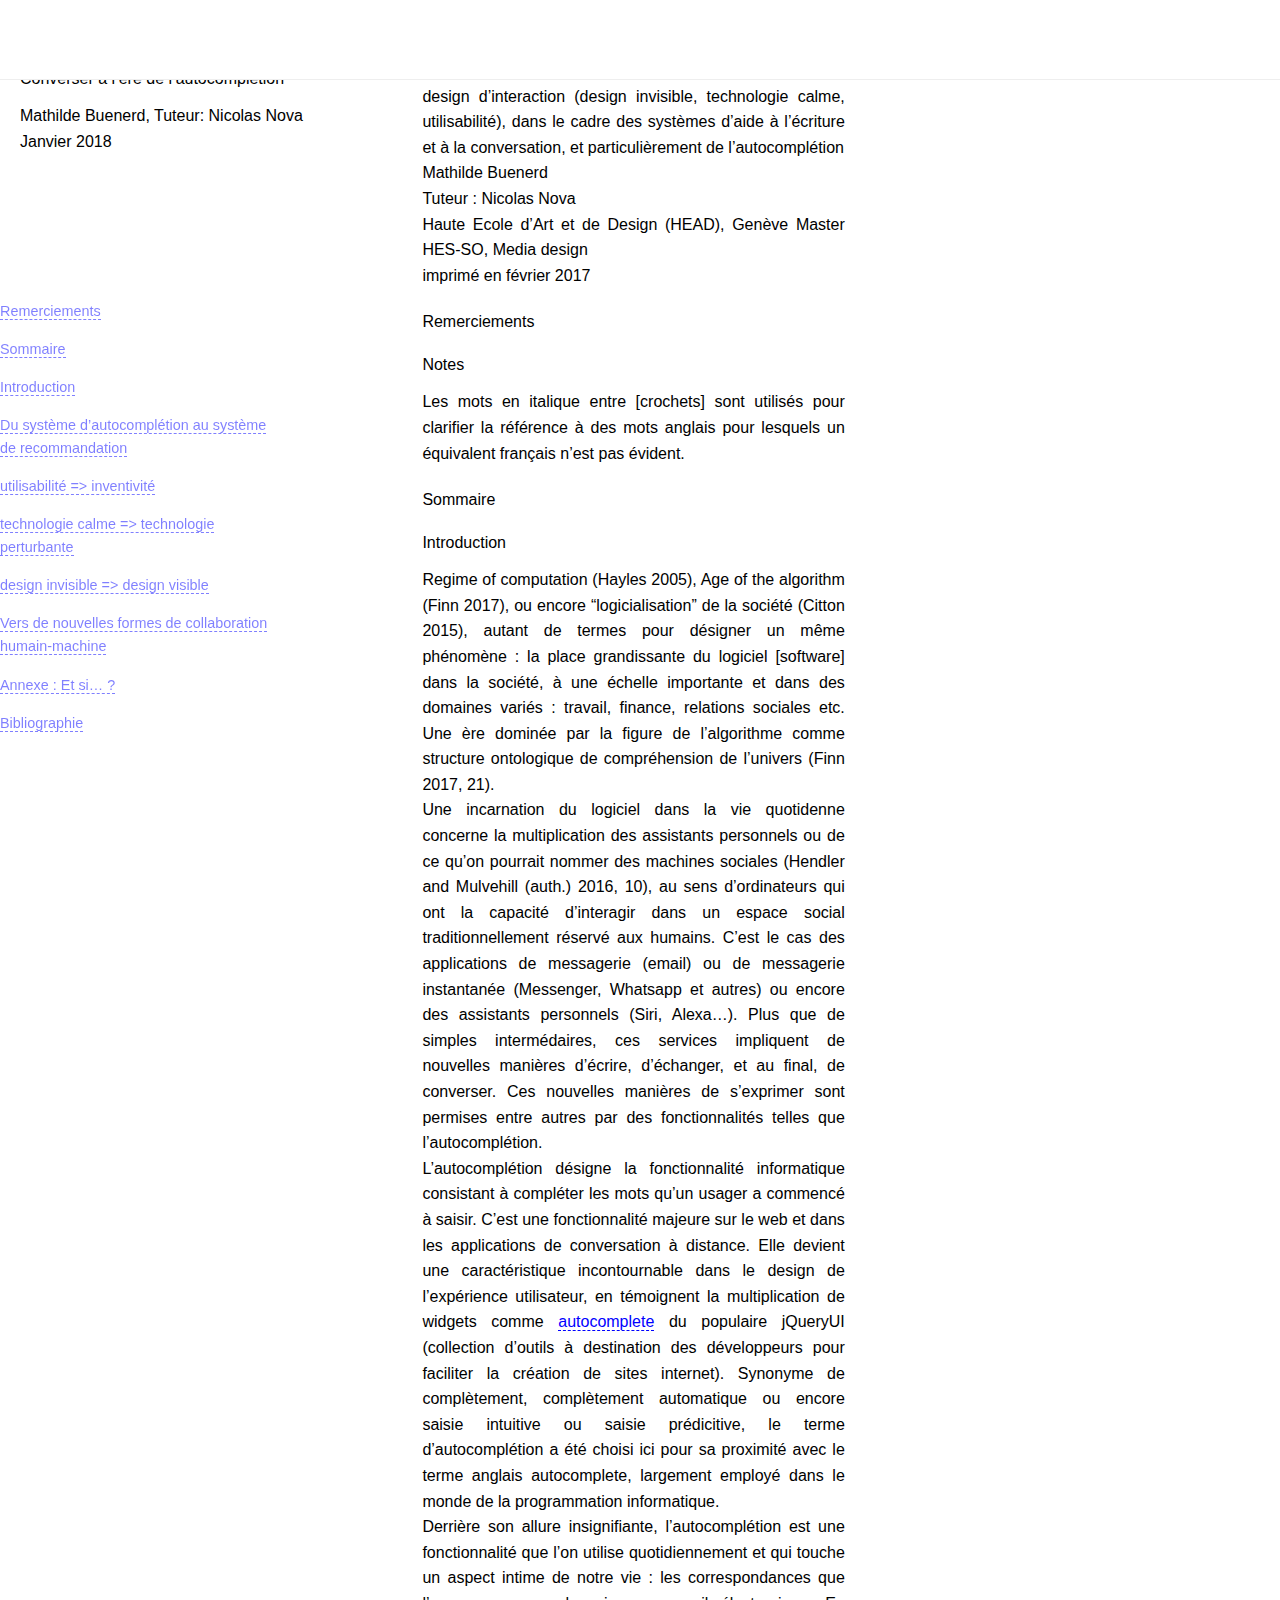
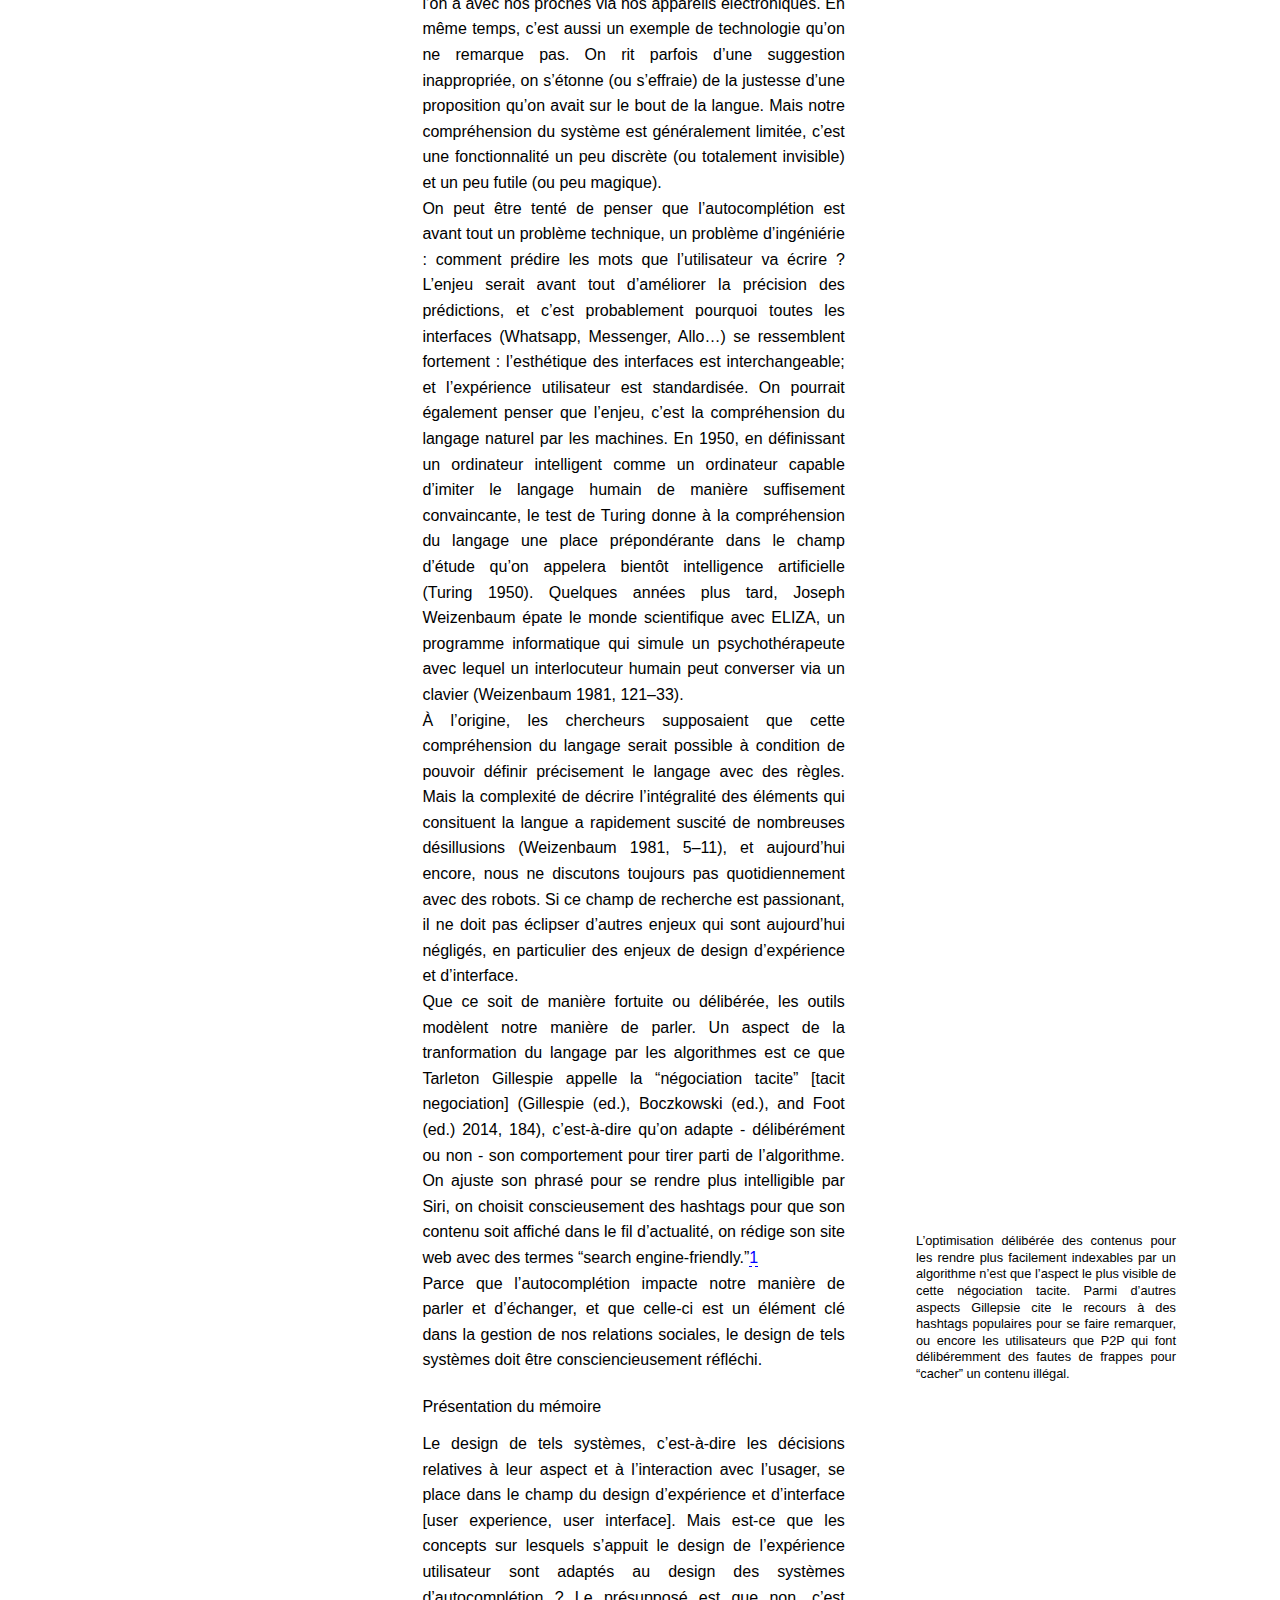
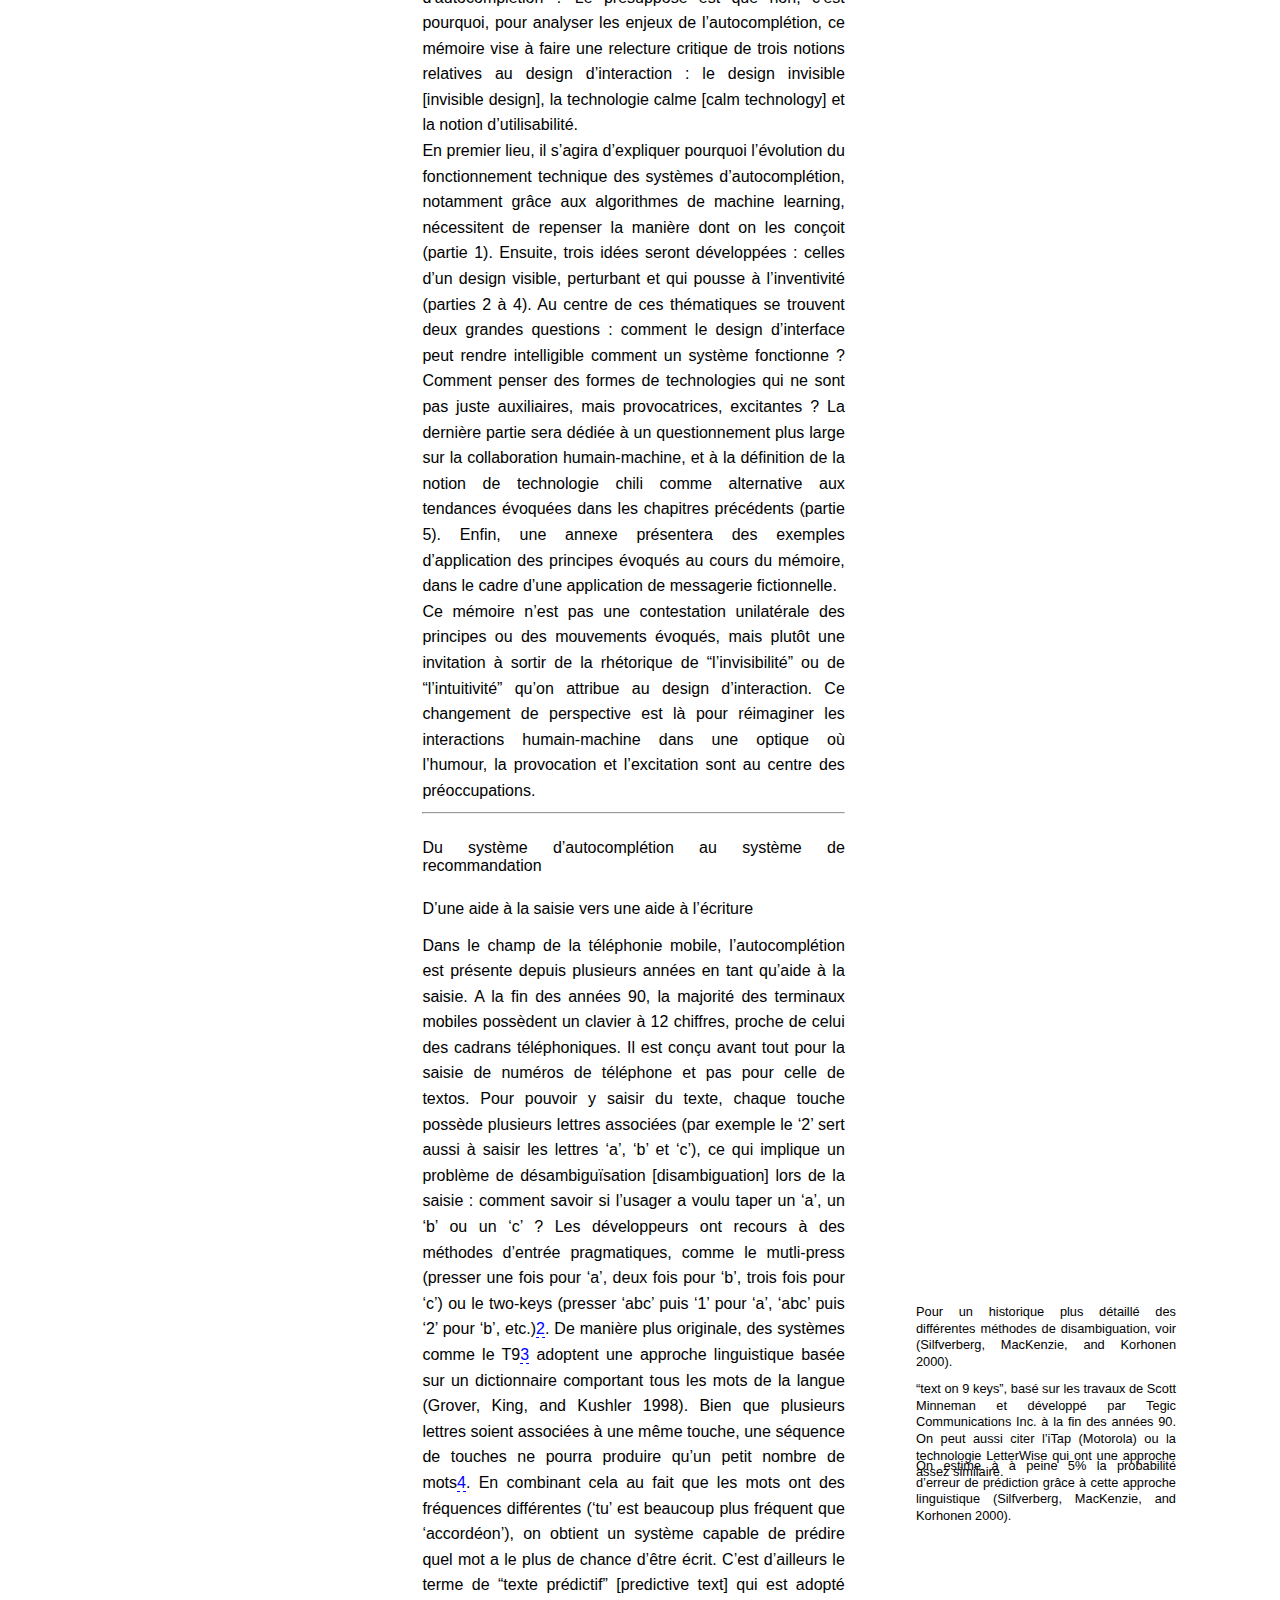
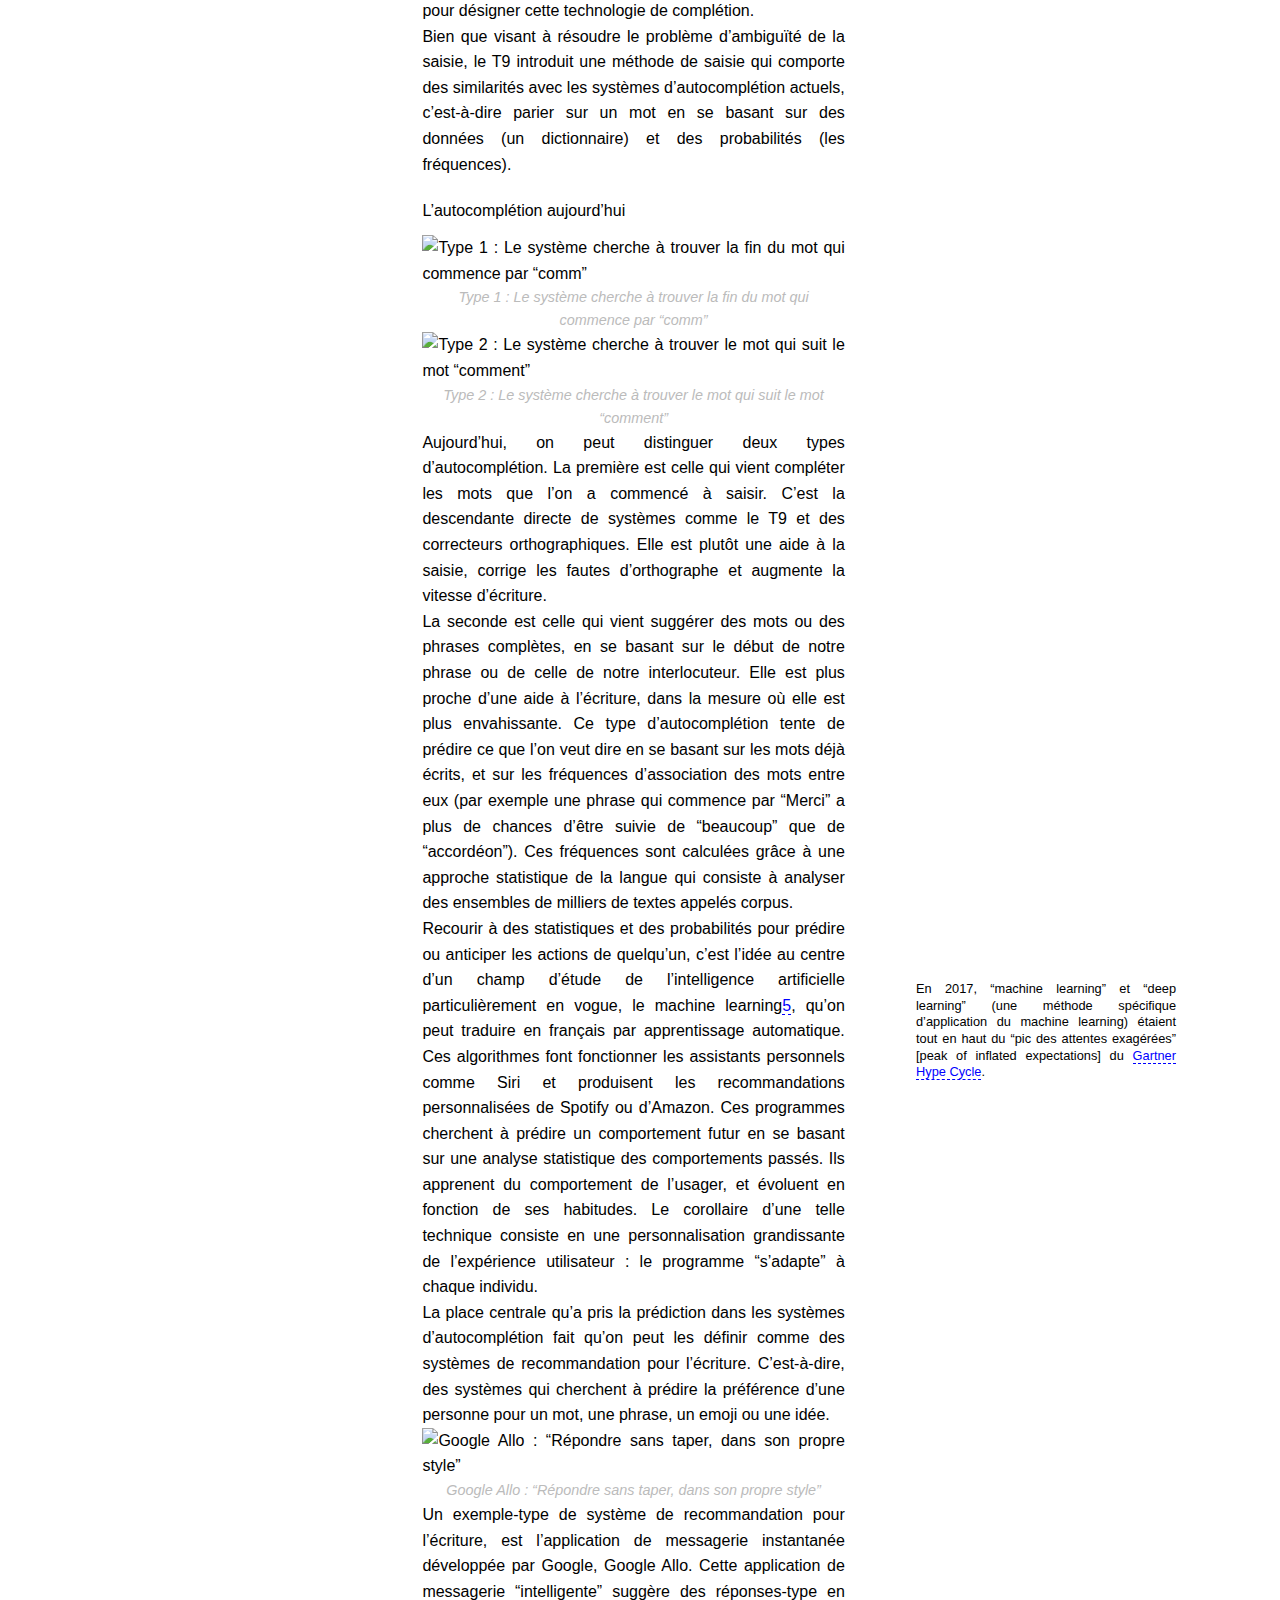
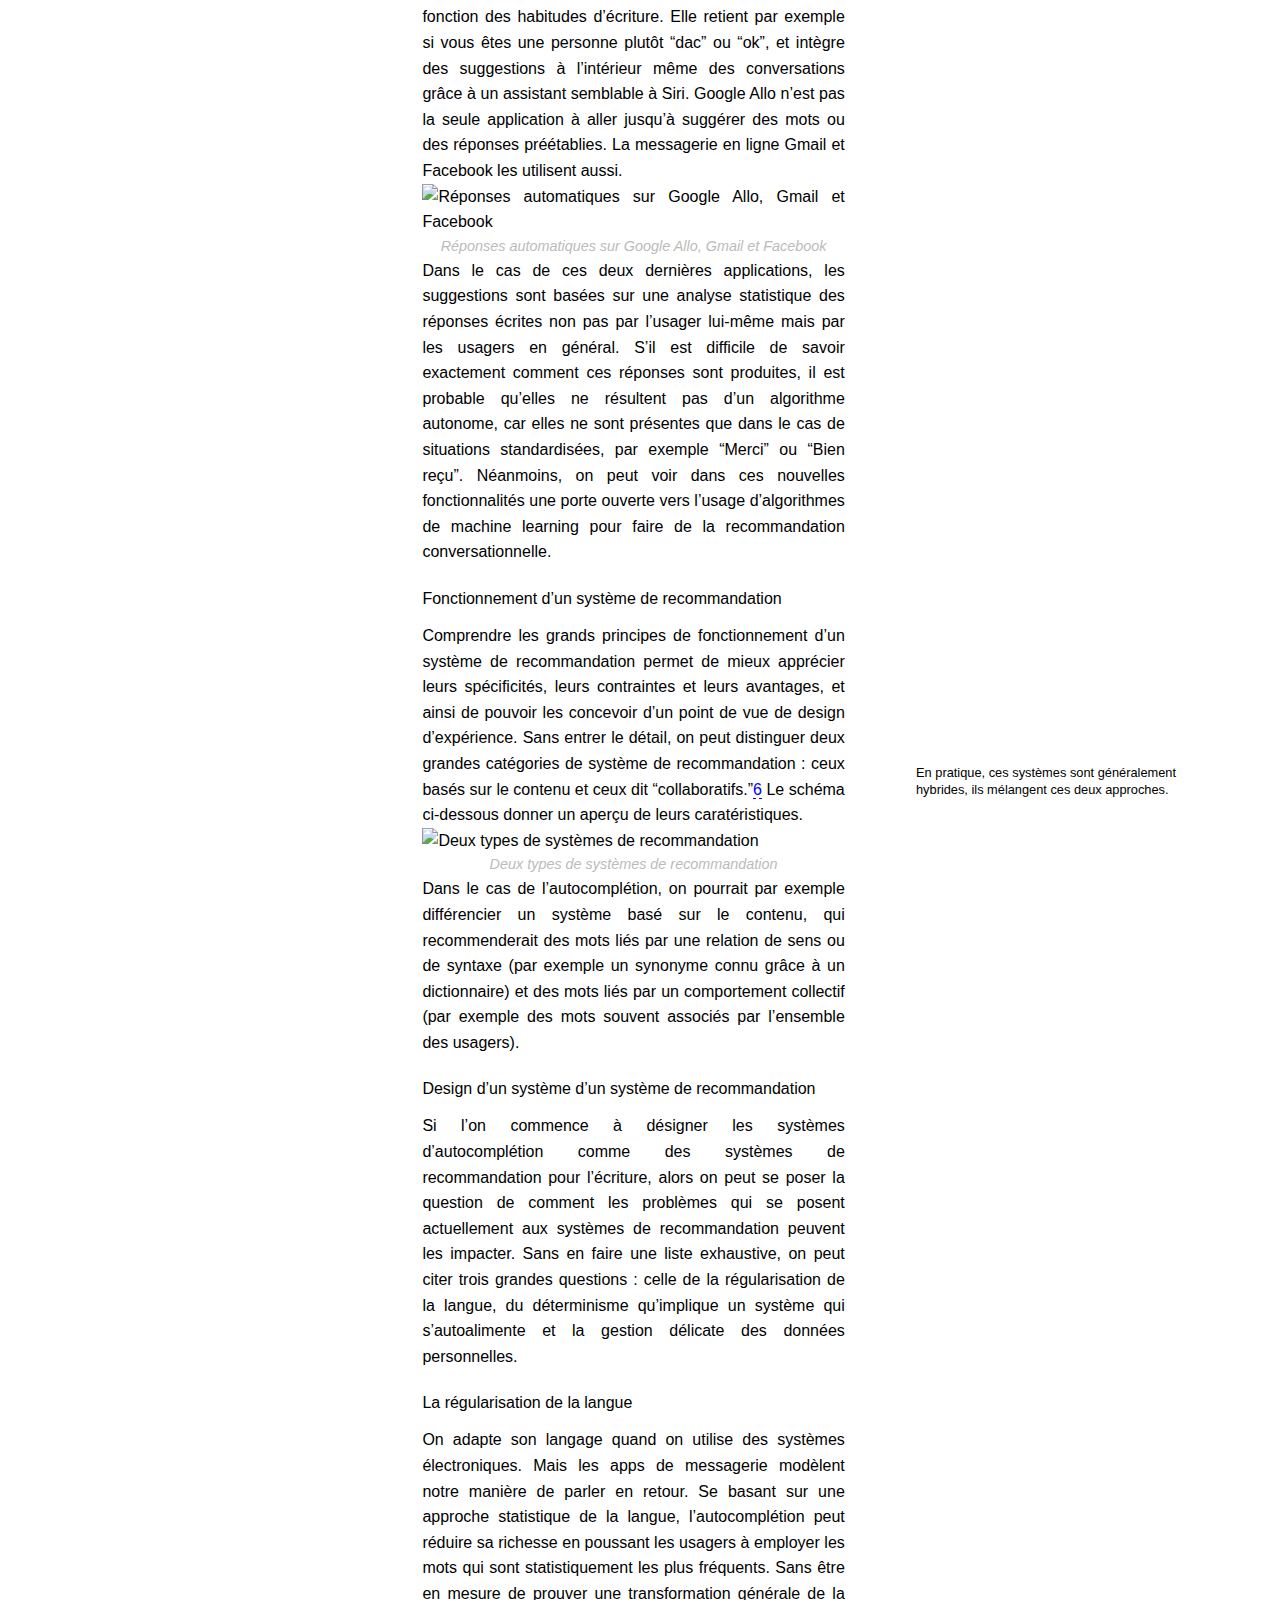
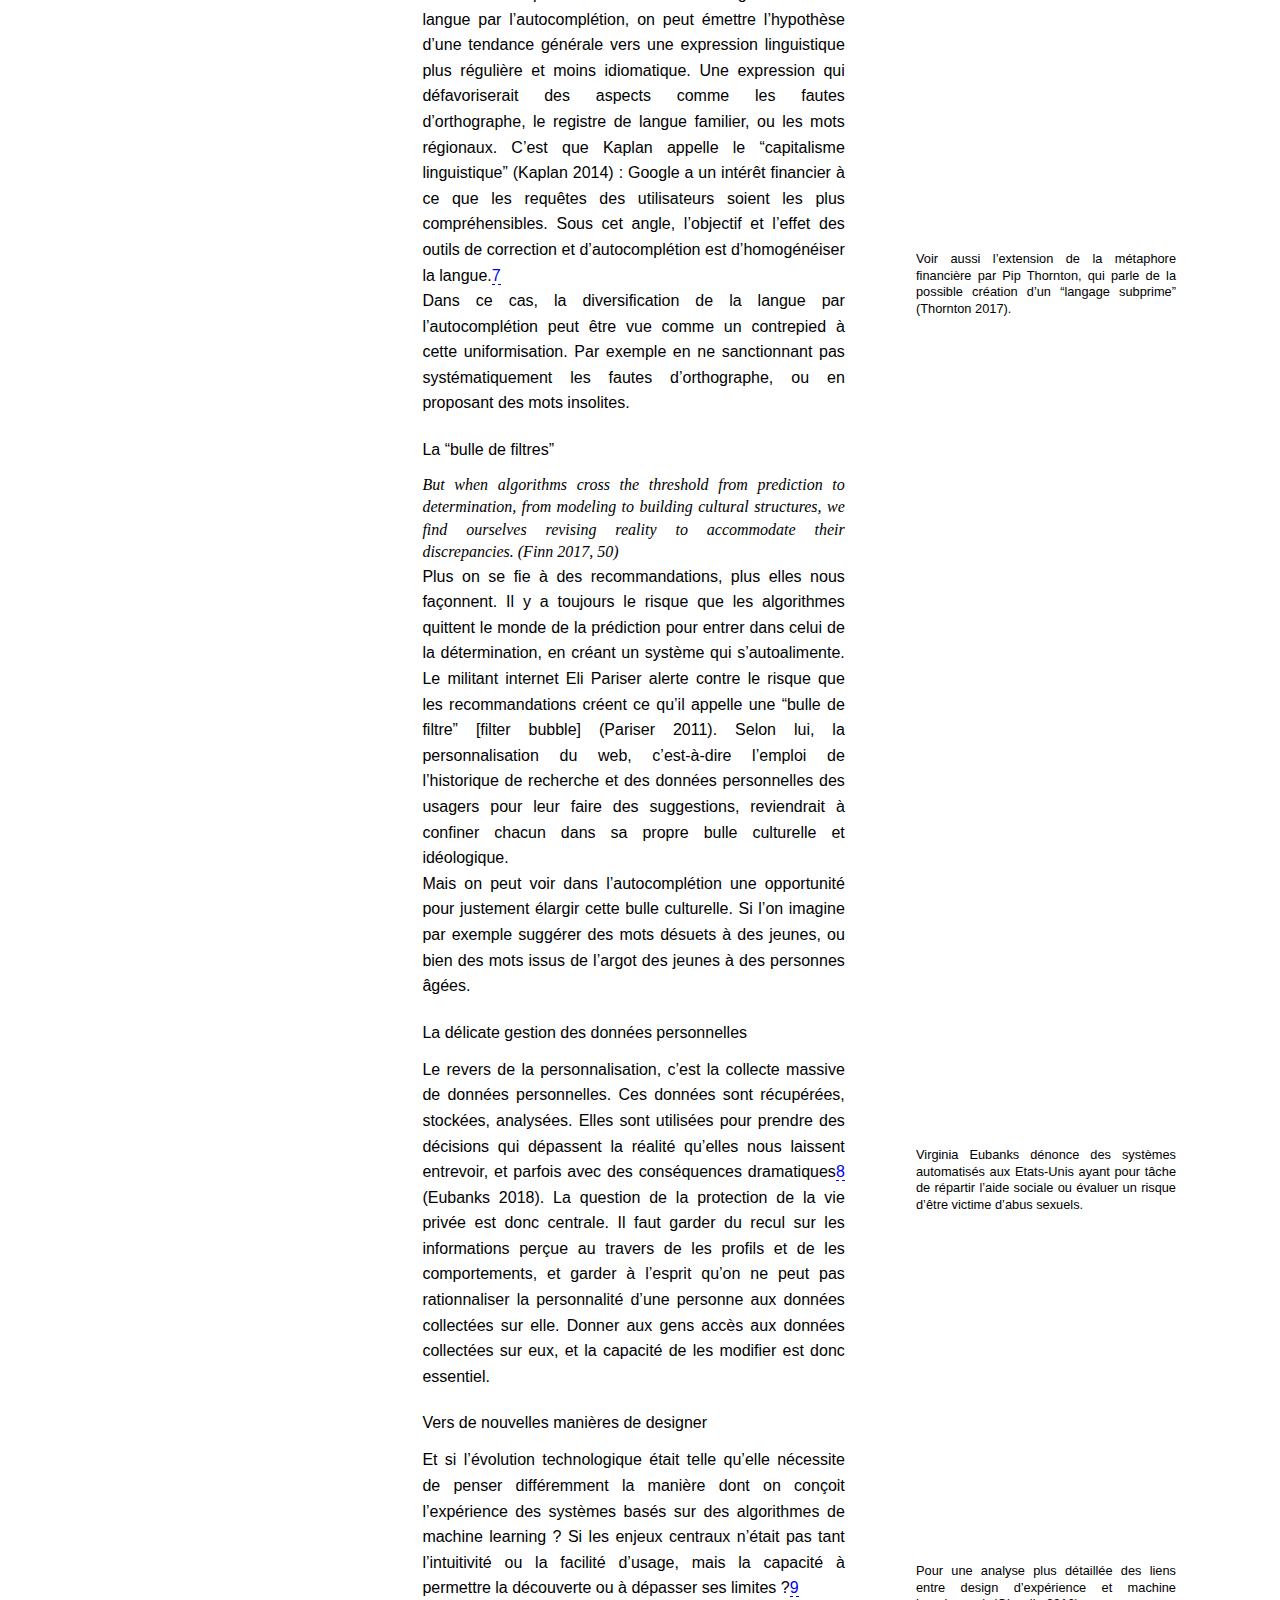
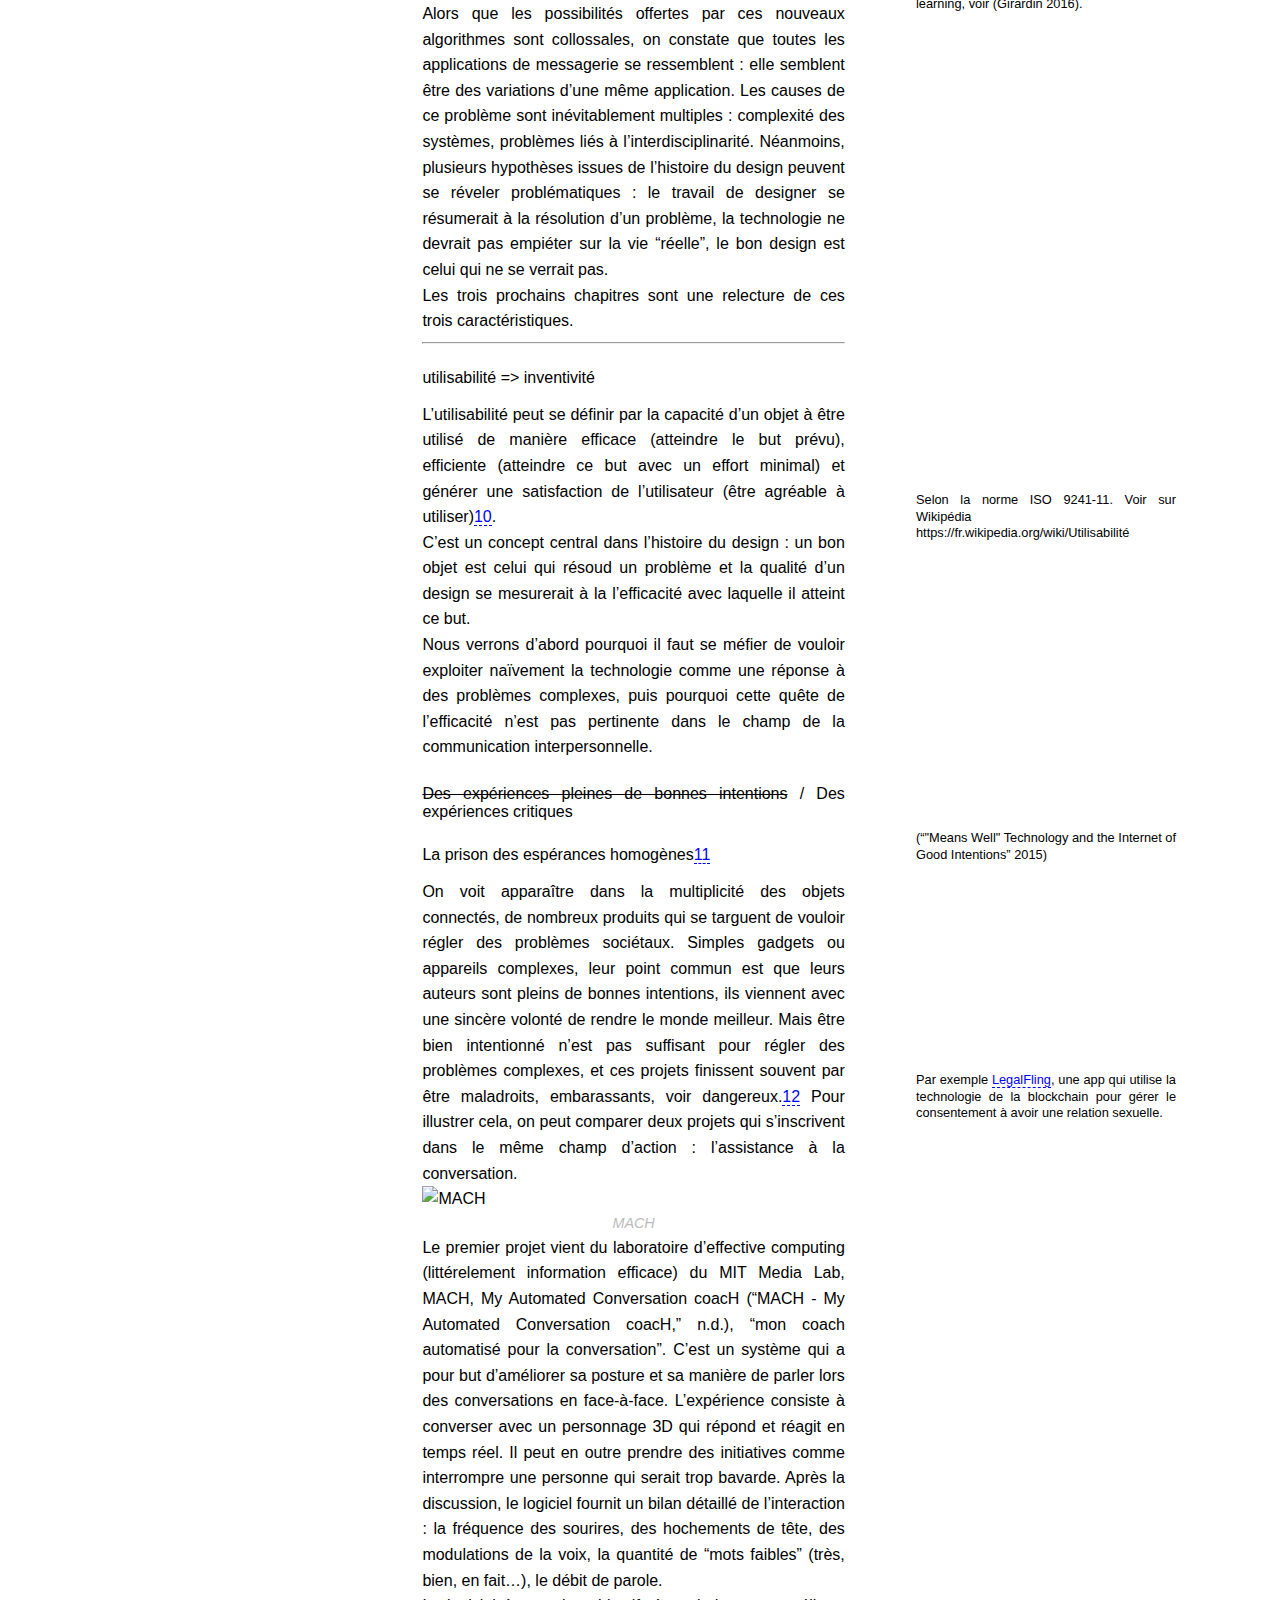
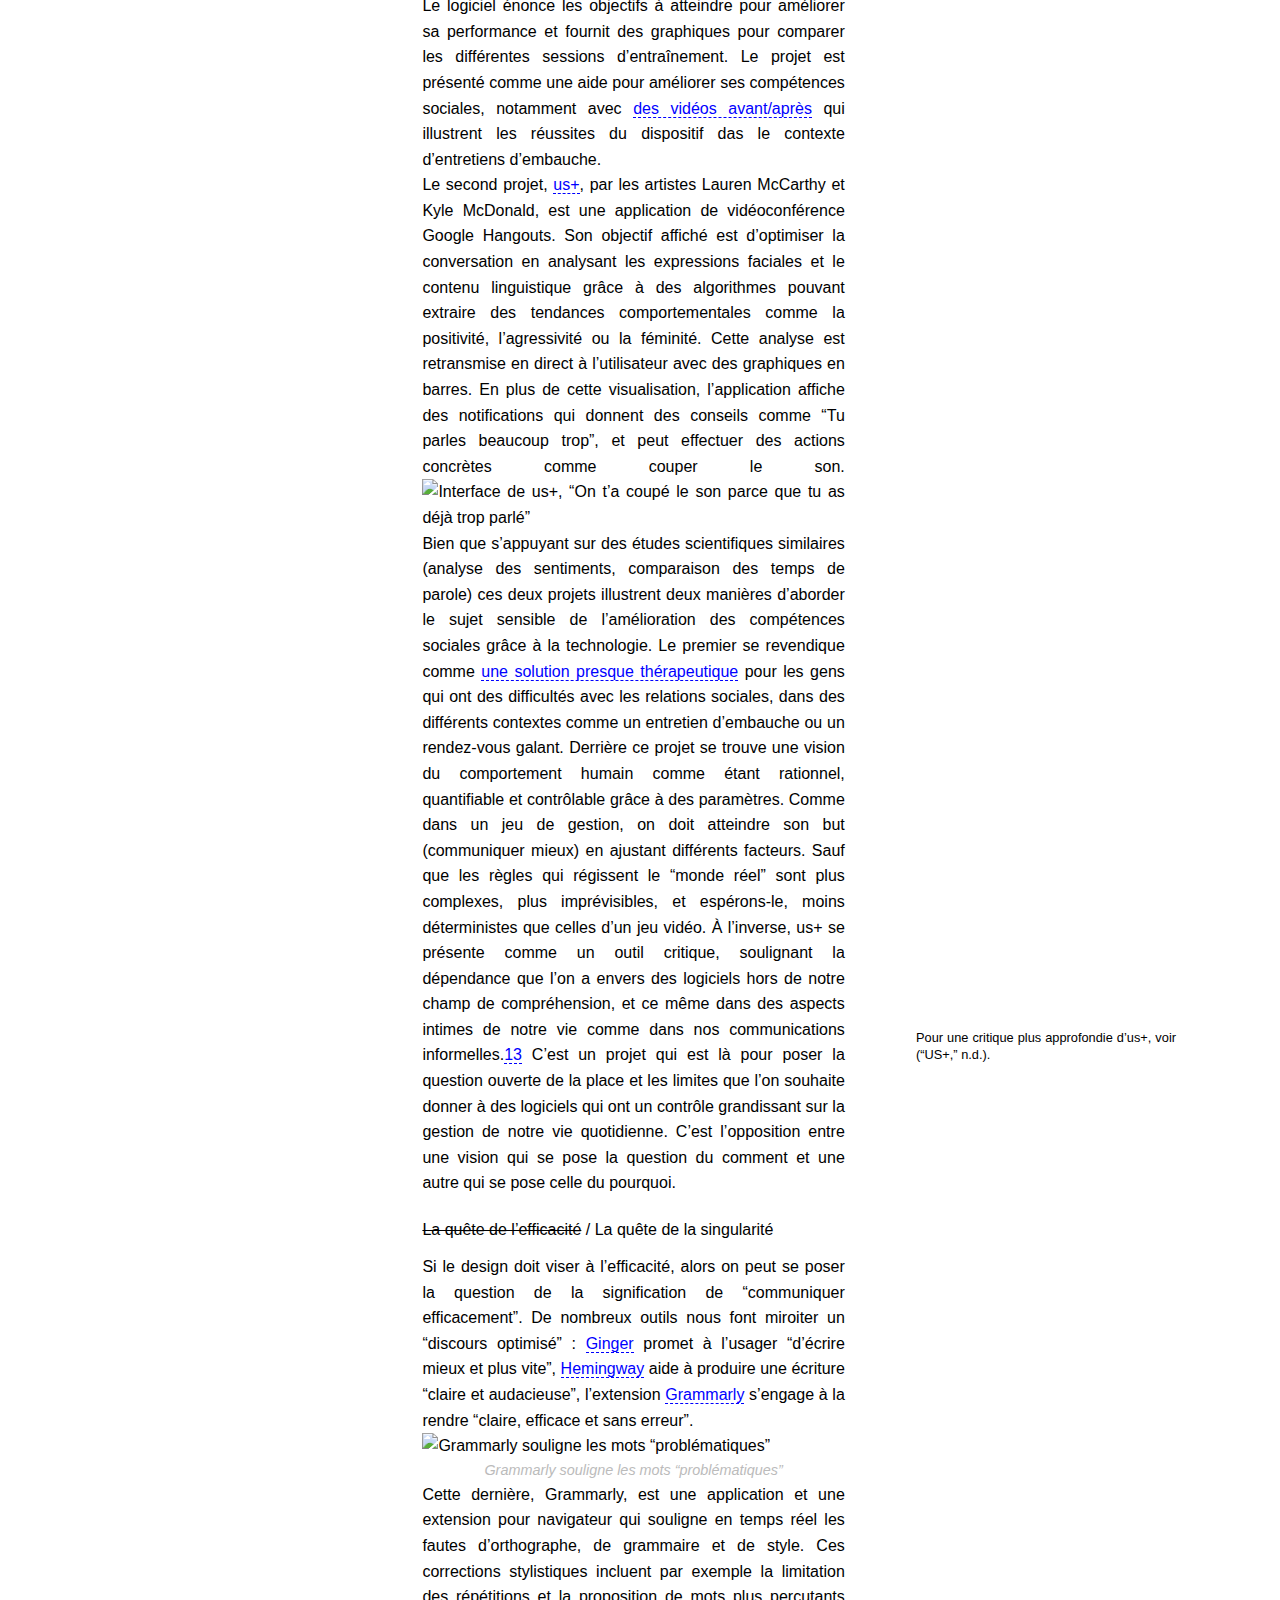
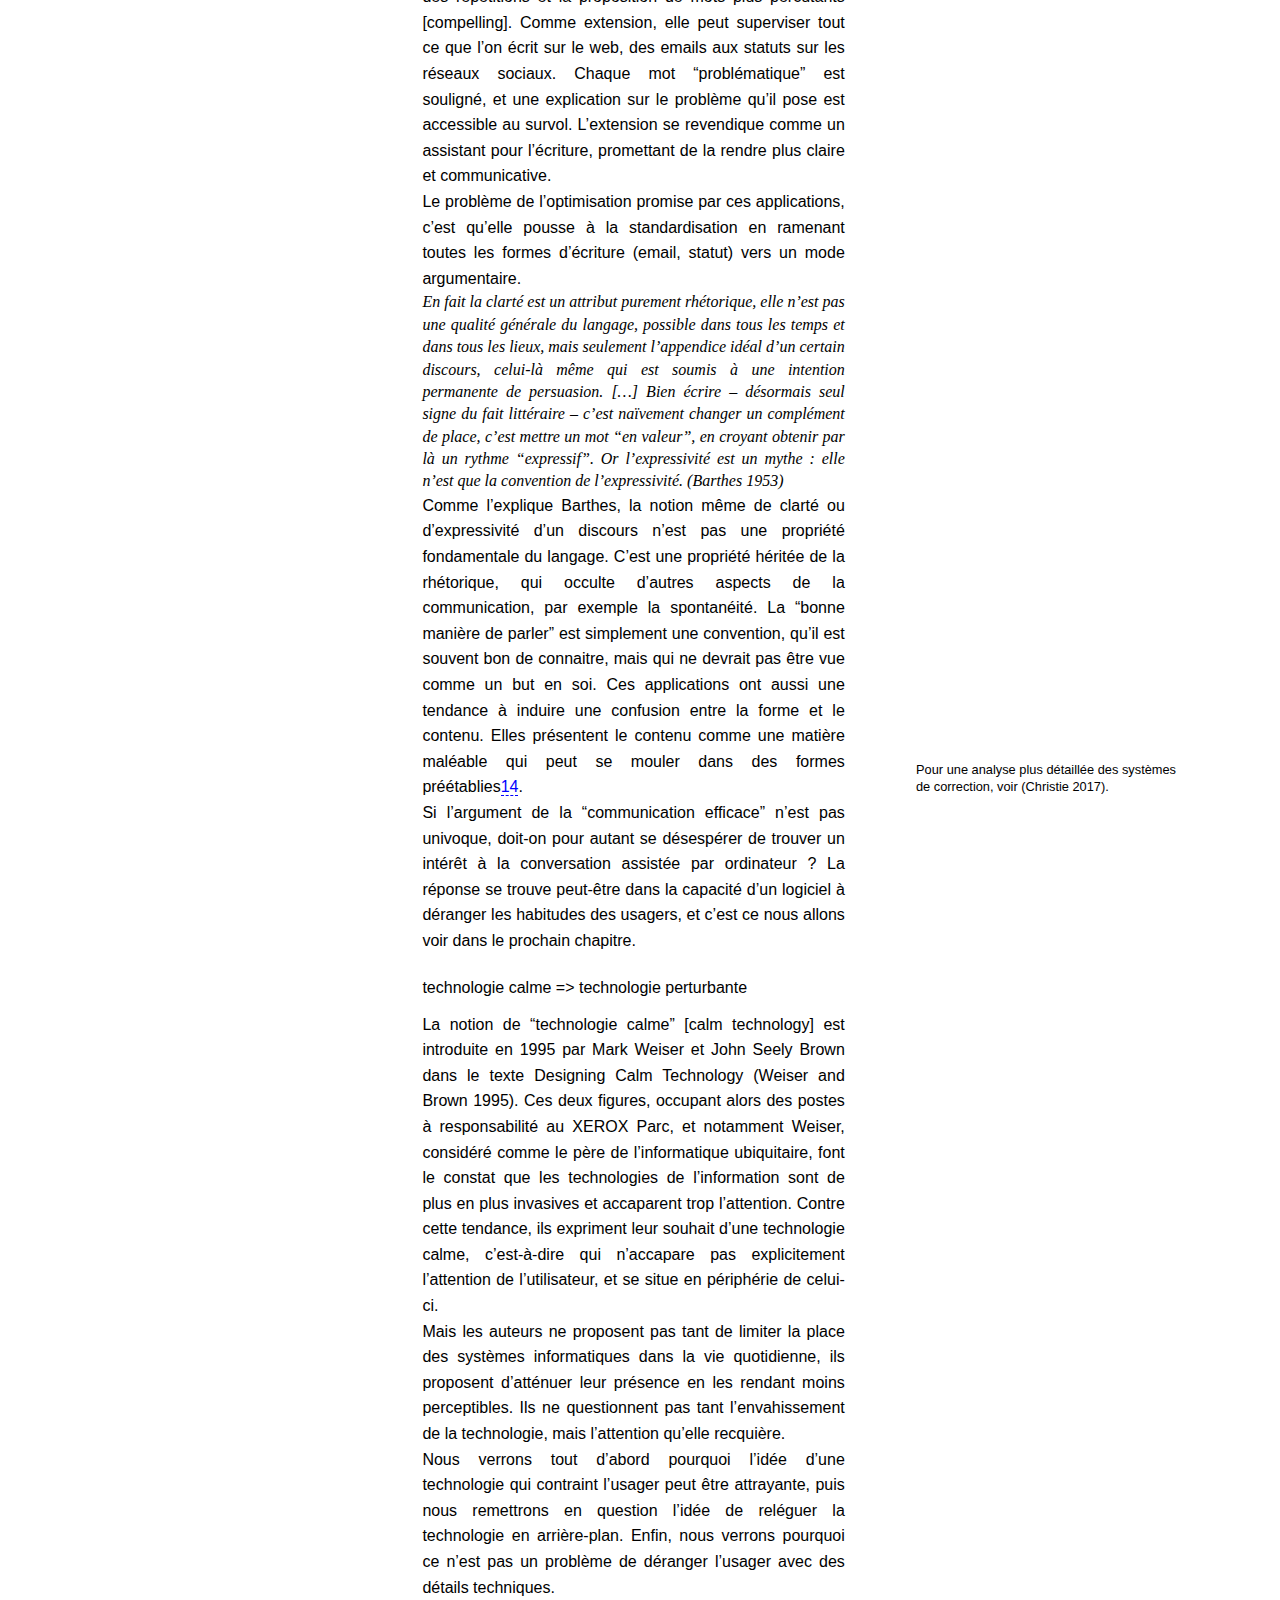
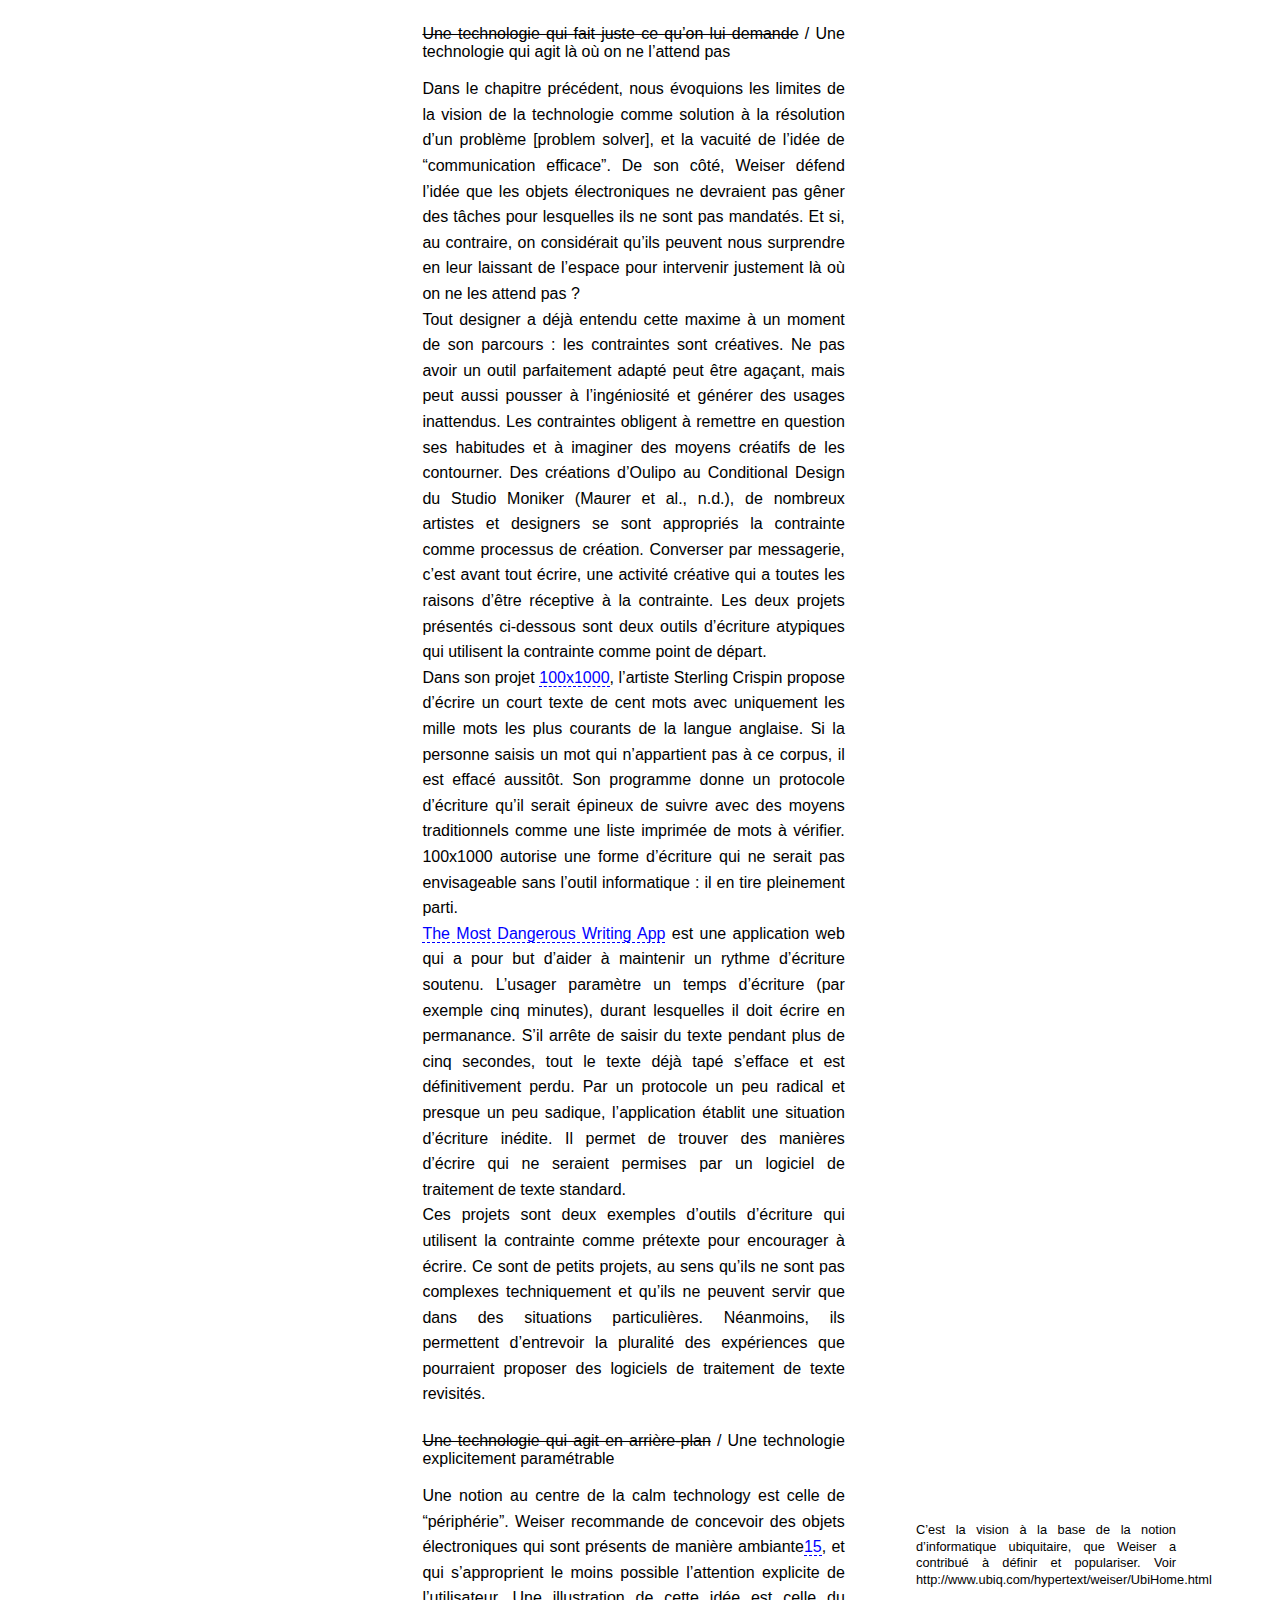
==== html/thesis.html @ 11b5e4c4 "les footnotes s'affichent sur le côté, mais il y a un problème de superposition. le chapitre en trai" ====
<!DOCTYPE html>
<html xmlns="http://www.w3.org/1999/xhtml" lang="" xml:lang="">
<head>
  <meta charset="utf-8" />
  <meta name="generator" content="pandoc" />
  <meta name="viewport" content="width=device-width, initial-scale=1.0, user-scalable=yes" />
  <meta name="author" content="Mathilde Buenerd, Tuteur: Nicolas Nova" />
  <title>Converser à l’ère de l’autocomplétion</title>
  <style type="text/css">
      code{white-space: pre-wrap;}
      span.smallcaps{font-variant: small-caps;}
      span.underline{text-decoration: underline;}
      div.line-block{white-space: pre-line;}
      div.column{display: inline-block; vertical-align: top; width: 50%;}
  </style>
  <!--[if lt IE 9]>
    <script src="//cdnjs.cloudflare.com/ajax/libs/html5shiv/3.7.3/html5shiv-printshiv.min.js"></script>
  <![endif]-->
</head>
<body>
<header>
<h1 class="title">Converser à l’ère de l’autocomplétion</h1>
<p class="author">Mathilde Buenerd, Tuteur: Nicolas Nova</p>
<p class="date">Janvier 2018</p>
</header>
<nav id="TOC">
<ul>
<li><a href="#converser-à-lère-de-lautocomplétion">Converser à l’ère de l’autocomplétion</a><ul>
<li><a href="#remerciements">Remerciements</a></li>
<li><a href="#sommaire">Sommaire</a></li>
<li><a href="#introduction">Introduction</a><ul>
<li><a href="#présentation-du-mémoire">Présentation du mémoire</a></li>
</ul></li>
<li><a href="#du-système-dautocomplétion-au-système-de-recommandation">Du système d’autocomplétion au système de recommandation</a><ul>
<li><a href="#dune-aide-à-la-saisie-vers-une-aide-à-lécriture">D’une aide à la saisie vers une aide à l’écriture</a></li>
<li><a href="#lautocomplétion-aujourdhui">L’autocomplétion aujourd’hui</a></li>
<li><a href="#fonctionnement-dun-système-de-recommandation">Fonctionnement d’un système de recommandation</a></li>
<li><a href="#design-dun-système-dun-système-de-recommandation">Design d’un système d’un système de recommandation</a></li>
<li><a href="#vers-de-nouvelles-manières-de-designer">Vers de nouvelles manières de designer</a></li>
</ul></li>
<li><a href="#utilisabilité-inventivité">utilisabilité =&gt; inventivité</a><ul>
<li><a href="#des-expériences-pleines-de-bonnes-intentions-des-expériences-critiques"><del>Des expériences pleines de bonnes intentions</del> / Des expériences critiques</a></li>
<li><a href="#la-quête-de-lefficacité-la-quête-de-la-singularité"><del>La quête de l’efficacité</del> / La quête de la singularité</a></li>
</ul></li>
<li><a href="#technologie-calme-technologie-perturbante">technologie calme =&gt; technologie perturbante</a><ul>
<li><a href="#une-technologie-qui-fait-juste-ce-quon-lui-demande-une-technologie-qui-agit-là-où-on-ne-lattend-pas"><del>Une technologie qui fait <em>juste</em> ce qu’on lui demande</del> / Une technologie qui agit là où on ne l’attend pas</a></li>
<li><a href="#une-technologie-qui-agit-en-arrière-plan-une-technologie-explicitement-paramétrable"><del>Une technologie qui agit en arrière-plan</del> / Une technologie explicitement paramétrable</a></li>
<li><a href="#ne-pas-en-dire-trop-sur-comment-le-système-fonctionne-dire-clairement-comment-le-système-fonctionne"><del>Ne pas en dire trop sur comment le système fonctionne</del> =&gt; Dire clairement comment le système fonctionne</a></li>
</ul></li>
<li><a href="#design-invisible-design-visible">design invisible =&gt; design visible</a><ul>
<li><a href="#tirer-parti-des-ordinateurs-plutôt-que-de-les-servir-sadapter-à-la-logique-computationnelle"><del>Tirer parti des ordinateurs plutôt que de les servir</del> =&gt; S’adapter à la logique computationnelle</a></li>
<li><a href="#la-magie-de-linvisibilité-la-nécessité-de-visibilité"><del>La magie de l’invisibilité</del> =&gt; La nécessité de visibilité</a></li>
</ul></li>
<li><a href="#vers-de-nouvelles-formes-de-collaboration-humain-machine">Vers de nouvelles formes de collaboration humain-machine</a><ul>
<li><a href="#la-technologie-en-tant-quoutil-créatif-dexpression-et-non-en-temps-quassistant">La technologie en tant qu’outil créatif d’expression et non en temps qu’assistant</a></li>
<li><a href="#collaboration-humain-machine">Collaboration humain-machine</a></li>
<li><a href="#des-logiciels-paramétrable-et-modulaires-le-modèle-des-extensions">Des logiciels paramétrable et modulaires : le modèle des extensions</a></li>
<li><a href="#une-technologie-chili">Une technologie chili</a></li>
<li><a href="#technologie-chili">Technologie chili</a></li>
</ul></li>
<li><a href="#annexe-et-si">Annexe : Et si… ?</a><ul>
<li><a href="#coach-personnel-pour-les-relations-sociales">Coach personnel pour les relations sociales</a></li>
<li><a href="#templates-de-conversation">Templates de conversation</a></li>
<li><a href="#ecrire-dans-le-style-de">Ecrire dans le style de…</a></li>
<li><a href="#gestionnaire-de-personnalité">Gestionnaire de personnalité</a></li>
<li><a href="#gestionnaire-de-vocabulaire">Gestionnaire de vocabulaire</a></li>
<li><a href="#différencier-les-mots-complétés">Différencier les mots complétés</a></li>
<li><a href="#iconographie">Iconographie</a></li>
</ul></li>
<li><a href="#bibliographie">Bibliographie</a></li>
</ul></li>
</ul>
</nav>
<p><link rel="stylesheet" href="style.css"></link></p>
<!-- Format de citation à générer -->

<h1 id="converser-à-lère-de-lautocomplétion">Converser à l’ère de l’autocomplétion</h1>
<p><em>Relecture critique des caractéristiques que l’on attribue au design d’interaction (<em>design invisible</em>, <em>technologie calme</em>, <em>utilisabilité</em>), dans le cadre des systèmes d’aide à l’écriture et à la conversation, et particulièrement de l’autocomplétion</em></p>
<p>Mathilde Buenerd</p>
<p>Tuteur : Nicolas Nova</p>
<p>Haute Ecole d’Art et de Design (HEAD), Genève Master HES-SO, Media design</p>
<p>imprimé en février 2017</p>

<h2 id="remerciements">Remerciements</h2>

<h4 id="notes">Notes</h4>
<p>Les mots en italique entre [<em>crochets</em>] sont utilisés pour clarifier la référence à des mots anglais pour lesquels un équivalent français n’est pas évident.</p>

<h2 id="sommaire">Sommaire</h2>

<!-- ## Introduction -->
<h2 id="introduction">Introduction</h2>
<p><em>Regime of computation</em> <span class="citation" data-cites="Hayles2005">(Hayles 2005)</span>, <em>Age of the algorithm</em> <span class="citation" data-cites="Finn2017">(Finn 2017)</span>, ou encore <em>“logicialisation”</em> de la société <span class="citation" data-cites="Citton2015">(Citton 2015)</span>, autant de termes pour désigner un même phénomène : la place grandissante du logiciel [<em>software</em>] dans la société, à une échelle importante et dans des domaines variés : travail, finance, relations sociales etc. Une ère dominée par la figure de l’algorithme comme structure ontologique de compréhension de l’univers <span class="citation" data-cites="Finn2017">(Finn 2017, 21)</span>.</p>
<p>Une incarnation du logiciel dans la vie quotidenne concerne la multiplication des assistants personnels ou de ce qu’on pourrait nommer des <em>machines sociales</em> <span class="citation" data-cites="Hendler2016">(Hendler and Mulvehill (auth.) 2016, 10)</span>, au sens d’ordinateurs qui ont la capacité d’interagir dans un espace social traditionnellement réservé aux humains. C’est le cas des applications de messagerie (email) ou de messagerie instantanée (Messenger, Whatsapp et autres) ou encore des assistants personnels (Siri, Alexa…). Plus que de simples intermédaires, ces services impliquent de nouvelles manières d’écrire, d’échanger, et au final, de converser. Ces nouvelles manières de s’exprimer sont permises entre autres par des fonctionnalités telles que l’autocomplétion.</p>
<p>L’autocomplétion désigne la fonctionnalité informatique consistant à compléter les mots qu’un usager a commencé à saisir. C’est une fonctionnalité majeure sur le web et dans les applications de conversation à distance. Elle devient une caractéristique incontournable dans le design de l’expérience utilisateur, en témoignent la multiplication de widgets comme <a href="http://jqueryui.com/"><em>autocomplete</em></a> du populaire jQueryUI (collection d’outils à destination des développeurs pour faciliter la création de sites internet). Synonyme de <em>complètement</em>, <em>complètement automatique</em> ou encore <em>saisie intuitive</em> ou <em>saisie prédicitive</em>, le terme d’<em>autocomplétion</em> a été choisi ici pour sa proximité avec le terme anglais <em>autocomplete</em>, largement employé dans le monde de la programmation informatique.</p>
<p>Derrière son allure insignifiante, l’autocomplétion est une fonctionnalité que l’on utilise quotidiennement et qui touche un aspect intime de notre vie : les correspondances que l’on a avec nos proches via nos appareils électroniques. En même temps, c’est aussi un exemple de technologie qu’on ne remarque pas. On rit parfois d’une suggestion inappropriée, on s’étonne (ou s’effraie) de la justesse d’une proposition qu’on avait sur le bout de la langue. Mais notre compréhension du système est généralement limitée, c’est une fonctionnalité un peu discrète (ou totalement invisible) et un peu futile (ou peu magique).</p>
<p>On peut être tenté de penser que l’autocomplétion est avant tout un problème technique, un problème d’ingéniérie : comment prédire les mots que l’utilisateur va écrire ? L’enjeu serait avant tout d’améliorer la précision des prédictions, et c’est probablement pourquoi toutes les interfaces (Whatsapp, Messenger, Allo…) se ressemblent fortement : l’esthétique des interfaces est interchangeable; et l’expérience utilisateur est standardisée. On pourrait également penser que l’enjeu, c’est la compréhension du langage naturel par les machines. En 1950, en définissant un ordinateur intelligent comme un ordinateur capable d’<em>imiter</em> le langage humain de manière suffisement convaincante, le test de Turing donne à la compréhension du langage une place prépondérante dans le champ d’étude qu’on appelera bientôt <em>intelligence artificielle</em> <span class="citation" data-cites="Turing1950">(Turing 1950)</span>. Quelques années plus tard, Joseph Weizenbaum épate le monde scientifique avec ELIZA, un programme informatique qui simule un psychothérapeute avec lequel un interlocuteur humain peut converser via un clavier <span class="citation" data-cites="Weizenbaum1981">(Weizenbaum 1981, 121–33)</span>.<br />
À l’origine, les chercheurs supposaient que cette compréhension du langage serait possible à condition de pouvoir définir précisement le langage avec des règles. Mais la complexité de décrire l’intégralité des éléments qui consituent la langue a rapidement suscité de nombreuses désillusions <span class="citation" data-cites="Weizenbaum1981">(Weizenbaum 1981, 5–11)</span>, et aujourd’hui encore, nous ne discutons toujours pas quotidiennement avec des robots. Si ce champ de recherche est passionant, il ne doit pas éclipser d’autres enjeux qui sont aujourd’hui négligés, en particulier des enjeux de design d’expérience et d’interface.</p>
<p>Que ce soit de manière fortuite ou délibérée, les outils modèlent notre manière de parler. Un aspect de la tranformation du langage par les algorithmes est ce que Tarleton Gillespie appelle la “négociation tacite” [<em>tacit negociation</em>] <span class="citation" data-cites="Gillespieed.2014">(Gillespie (ed.), Boczkowski (ed.), and Foot (ed.) 2014, 184)</span>, c’est-à-dire qu’on adapte - délibérément ou non - son comportement pour tirer parti de l’algorithme. On ajuste son phrasé pour se rendre plus intelligible par Siri, on choisit conscieusement des hashtags pour que son contenu soit affiché dans le fil d’actualité, on rédige son site web avec des termes “search engine-friendly.”<a href="#fn1" class="footnote-ref" id="fnref1"><sup>1</sup></a><br />
Parce que l’autocomplétion impacte notre manière de parler et d’échanger, et que celle-ci est un élément clé dans la gestion de nos relations sociales, le design de tels systèmes doit être consciencieusement réfléchi.</p>
<h3 id="présentation-du-mémoire">Présentation du mémoire</h3>
<p>Le design de tels systèmes, c’est-à-dire les décisions relatives à leur aspect et à l’interaction avec l’usager, se place dans le champ du design d’expérience et d’interface [<em>user experience</em>, <em>user interface</em>]. Mais est-ce que les concepts sur lesquels s’appuit le design de l’expérience utilisateur sont adaptés au design des systèmes d’autocomplétion ? Le présupposé est que non, c’est pourquoi, pour analyser les enjeux de l’autocomplétion, ce mémoire vise à faire une relecture critique de trois notions relatives au design d’interaction : le design invisible [<em>invisible design</em>], la technologie calme [<em>calm technology</em>] et la notion d’utilisabilité.</p>
<p>En premier lieu, il s’agira d’expliquer pourquoi l’évolution du fonctionnement technique des systèmes d’autocomplétion, notamment grâce aux algorithmes de <em>machine learning</em>, nécessitent de repenser la manière dont on les conçoit (partie 1). Ensuite, trois idées seront développées : celles d’un design visible, perturbant et qui pousse à l’inventivité (parties 2 à 4). Au centre de ces thématiques se trouvent deux grandes questions : comment le design d’interface peut rendre intelligible comment un système fonctionne ? Comment penser des formes de technologies qui ne sont pas juste auxiliaires, mais provocatrices, excitantes ? La dernière partie sera dédiée à un questionnement plus large sur la collaboration humain-machine, et à la définition de la notion de <em>technologie chili</em> comme alternative aux tendances évoquées dans les chapitres précédents (partie 5). Enfin, une annexe présentera des exemples d’application des principes évoqués au cours du mémoire, dans le cadre d’une application de messagerie fictionnelle.</p>
<p>Ce mémoire n’est pas une contestation unilatérale des principes ou des mouvements évoqués, mais plutôt une invitation à sortir de la rhétorique de “l’invisibilité” ou de “l’intuitivité” qu’on attribue au design d’interaction. Ce changement de perspective est là pour réimaginer les interactions humain-machine dans une optique où l’humour, la provocation et l’excitation sont au centre des préoccupations.</p>

<hr />
<!-- \part{Du système d'autocomplétion au système de recommandation} -->
<h2 id="du-système-dautocomplétion-au-système-de-recommandation">Du système d’autocomplétion au système de recommandation</h2>
<h3 id="dune-aide-à-la-saisie-vers-une-aide-à-lécriture">D’une aide à la saisie vers une aide à l’écriture</h3>
<p>Dans le champ de la téléphonie mobile, l’autocomplétion est présente depuis plusieurs années en tant qu’aide à la saisie. A la fin des années 90, la majorité des terminaux mobiles possèdent un clavier à 12 chiffres, proche de celui des cadrans téléphoniques. Il est conçu avant tout pour la saisie de numéros de téléphone et pas pour celle de textos. Pour pouvoir y saisir du texte, chaque touche possède plusieurs lettres associées (par exemple le ‘2’ sert aussi à saisir les lettres ‘a’, ‘b’ et ‘c’), ce qui implique un problème de désambiguïsation [<em>disambiguation</em>] lors de la saisie : comment savoir si l’usager a voulu taper un ‘a’, un ‘b’ ou un ‘c’ ? Les développeurs ont recours à des méthodes d’entrée pragmatiques, comme le <em>mutli-press</em> (presser une fois pour ‘a’, deux fois pour ‘b’, trois fois pour ‘c’) ou le <em>two-keys</em> (presser ‘abc’ puis ‘1’ pour ‘a’, ‘abc’ puis ‘2’ pour ‘b’, etc.)<a href="#fn2" class="footnote-ref" id="fnref2"><sup>2</sup></a>. De manière plus originale, des systèmes comme le T9<a href="#fn3" class="footnote-ref" id="fnref3"><sup>3</sup></a> adoptent une approche linguistique basée sur un dictionnaire comportant tous les mots de la langue <span class="citation" data-cites="Grover1998">(Grover, King, and Kushler 1998)</span>. Bien que plusieurs lettres soient associées à une même touche, une séquence de touches ne pourra produire qu’un petit nombre de mots<a href="#fn4" class="footnote-ref" id="fnref4"><sup>4</sup></a>. En combinant cela au fait que les mots ont des fréquences différentes (‘tu’ est beaucoup plus fréquent que ‘accordéon’), on obtient un système capable de <em>prédire</em> quel mot a le plus de chance d’être écrit. C’est d’ailleurs le terme de “texte prédictif” [<em>predictive text</em>] qui est adopté pour désigner cette technologie de complétion.</p>
<p>Bien que visant à résoudre le problème d’ambiguïté de la saisie, le T9 introduit une méthode de saisie qui comporte des similarités avec les systèmes d’autocomplétion actuels, c’est-à-dire parier sur un mot en se basant sur des données (un dictionnaire) et des probabilités (les fréquences).</p>
<h3 id="lautocomplétion-aujourdhui">L’autocomplétion aujourd’hui</h3>
<figure>
<img src="images/autocomplete-type1.jpg" alt="Type 1 : Le système cherche à trouver la fin du mot qui commence par “comm”" /><figcaption>Type 1 : Le système cherche à trouver la fin du mot qui commence par “comm”</figcaption>
</figure>
<figure>
<img src="images/autocomplete-type2.jpg" alt="Type 2 : Le système cherche à trouver le mot qui suit le mot “comment”" /><figcaption>Type 2 : Le système cherche à trouver le mot qui suit le mot “comment”</figcaption>
</figure>
<p>Aujourd’hui, on peut distinguer deux types d’autocomplétion. La première est celle qui vient compléter les mots que l’on a commencé à saisir. C’est la descendante directe de systèmes comme le T9 et des correcteurs orthographiques. Elle est plutôt une aide à la saisie, corrige les fautes d’orthographe et augmente la vitesse d’écriture.<br />
La seconde est celle qui vient suggérer des mots ou des phrases complètes, en se basant sur le début de notre phrase ou de celle de notre interlocuteur. Elle est plus proche d’une aide à l’écriture, dans la mesure où elle est plus envahissante. Ce type d’autocomplétion tente de prédire ce que l’on veut dire en se basant sur les mots déjà écrits, et sur les fréquences d’association des mots entre eux (par exemple une phrase qui commence par “Merci” a plus de chances d’être suivie de “beaucoup” que de “accordéon”). Ces fréquences sont calculées grâce à une approche statistique de la langue qui consiste à analyser des ensembles de milliers de textes appelés <em>corpus</em>.</p>
<p>Recourir à des statistiques et des probabilités pour prédire ou anticiper les actions de quelqu’un, c’est l’idée au centre d’un champ d’étude de l’intelligence artificielle particulièrement en vogue, le <em>machine learning</em><a href="#fn5" class="footnote-ref" id="fnref5"><sup>5</sup></a>, qu’on peut traduire en français par <em>apprentissage automatique</em>. Ces algorithmes font fonctionner les assistants personnels comme Siri et produisent les recommandations personnalisées de Spotify ou d’Amazon. Ces programmes cherchent à prédire un comportement futur en se basant sur une analyse statistique des comportements passés. Ils apprenent du comportement de l’usager, et évoluent en fonction de ses habitudes. Le corollaire d’une telle technique consiste en une personnalisation grandissante de l’expérience utilisateur : le programme “s’adapte” à chaque individu.</p>
<p>La place centrale qu’a pris la prédiction dans les systèmes d’autocomplétion fait qu’on peut les définir comme des <em>systèmes de recommandation pour l’écriture</em>. C’est-à-dire, des systèmes qui cherchent à prédire la préférence d’une personne pour un mot, une phrase, un emoji ou une idée.</p>
<figure>
<img src="images/allo-your-style.png" title="Respond without typing, in your style" alt="Google Allo : “Répondre sans taper, dans son propre style”" /><figcaption>Google Allo : “Répondre sans taper, dans son propre style”</figcaption>
</figure>
<p>Un exemple-type de système de recommandation pour l’écriture, est l’application de messagerie instantanée développée par Google, Google Allo. Cette application de messagerie “intelligente” suggère des réponses-type en fonction des habitudes d’écriture. Elle retient par exemple si vous êtes une personne plutôt “dac” ou “ok”, et intègre des suggestions à l’intérieur même des conversations grâce à un assistant semblable à Siri. Google Allo n’est pas la seule application à aller jusqu’à suggérer des mots ou des réponses préétablies. La messagerie en ligne Gmail et Facebook les utilisent aussi.</p>
<figure>
<img src="images/réponses-automatiques.jpg" alt="Réponses automatiques sur Google Allo, Gmail et Facebook" /><figcaption>Réponses automatiques sur Google Allo, Gmail et Facebook</figcaption>
</figure>
<p>Dans le cas de ces deux dernières applications, les suggestions sont basées sur une analyse statistique des réponses écrites non pas par l’usager lui-même mais par les usagers en général. S’il est difficile de savoir exactement comment ces réponses sont produites, il est probable qu’elles ne résultent pas d’un algorithme autonome, car elles ne sont présentes que dans le cas de situations standardisées, par exemple “Merci” ou “Bien reçu”. Néanmoins, on peut voir dans ces nouvelles fonctionnalités une porte ouverte vers l’usage d’algorithmes de machine learning pour faire de la recommandation conversationnelle.</p>
<h3 id="fonctionnement-dun-système-de-recommandation">Fonctionnement d’un système de recommandation</h3>
<p>Comprendre les grands principes de fonctionnement d’un système de recommandation permet de mieux apprécier leurs spécificités, leurs contraintes et leurs avantages, et ainsi de pouvoir les concevoir d’un point de vue de design d’expérience. Sans entrer le détail, on peut distinguer deux grandes catégories de système de recommandation : ceux basés sur le contenu et ceux dit “collaboratifs.”<a href="#fn6" class="footnote-ref" id="fnref6"><sup>6</sup></a> Le schéma ci-dessous donner un aperçu de leurs caratéristiques.</p>
<figure>
<img src="images/types-de-filtrage.png" alt="Deux types de systèmes de recommandation" /><figcaption>Deux types de systèmes de recommandation</figcaption>
</figure>
<p>Dans le cas de l’autocomplétion, on pourrait par exemple différencier un système basé sur le contenu, qui recommenderait des mots liés par une relation de sens ou de syntaxe (par exemple un synonyme connu grâce à un dictionnaire) et des mots liés par un comportement collectif (par exemple des mots souvent associés par l’ensemble des usagers).</p>
<h3 id="design-dun-système-dun-système-de-recommandation">Design d’un système d’un système de recommandation</h3>
<p>Si l’on commence à désigner les systèmes d’autocomplétion comme des systèmes de recommandation pour l’écriture, alors on peut se poser la question de comment les problèmes qui se posent actuellement aux systèmes de recommandation peuvent les impacter. Sans en faire une liste exhaustive, on peut citer trois grandes questions : celle de la régularisation de la langue, du déterminisme qu’implique un système qui s’autoalimente et la gestion délicate des données personnelles.</p>
<h4 id="la-régularisation-de-la-langue">La régularisation de la langue</h4>
<p>On adapte son langage quand on utilise des systèmes électroniques. Mais les apps de messagerie modèlent notre manière de parler en retour. Se basant sur une approche statistique de la langue, l’autocomplétion peut réduire sa richesse en poussant les usagers à employer les mots qui sont statistiquement les plus fréquents. Sans être en mesure de prouver une transformation générale de la langue par l’autocomplétion, on peut émettre l’hypothèse d’une tendance générale vers une expression linguistique plus régulière et moins idiomatique. Une expression qui défavoriserait des aspects comme les fautes d’orthographe, le registre de langue familier, ou les mots régionaux. C’est que Kaplan appelle le “capitalisme linguistique” <span class="citation" data-cites="Kaplan2014">(Kaplan 2014)</span> : Google a un intérêt financier à ce que les requêtes des utilisateurs soient les plus compréhensibles. Sous cet angle, l’objectif et l’effet des outils de correction et d’autocomplétion est d’homogénéiser la langue.<a href="#fn7" class="footnote-ref" id="fnref7"><sup>7</sup></a><br />
Dans ce cas, la diversification de la langue par l’autocomplétion peut être vue comme un contrepied à cette uniformisation. Par exemple en ne sanctionnant pas systématiquement les fautes d’orthographe, ou en proposant des mots insolites.</p>
<h4 id="la-bulle-de-filtres">La “bulle de filtres”</h4>
<blockquote>
<p>But when algorithms cross the threshold from prediction to determination, from modeling to building cultural structures, we find ourselves revising reality to accommodate their discrepancies. <span class="citation" data-cites="Finn2017">(Finn 2017, 50)</span></p>
</blockquote>
<p>Plus on se fie à des recommandations, plus elles nous façonnent. Il y a toujours le risque que les algorithmes quittent le monde de la prédiction pour entrer dans celui de la détermination, en créant un système qui s’autoalimente. Le militant internet Eli Pariser alerte contre le risque que les recommandations créent ce qu’il appelle une “bulle de filtre” [<em>filter bubble</em>] <span class="citation" data-cites="Pariser2011">(Pariser 2011)</span>. Selon lui, la personnalisation du web, c’est-à-dire l’emploi de l’historique de recherche et des données personnelles des usagers pour leur faire des suggestions, reviendrait à confiner chacun dans sa propre bulle culturelle et idéologique.<br />
Mais on peut voir dans l’autocomplétion une opportunité pour justement élargir cette bulle culturelle. Si l’on imagine par exemple suggérer des mots désuets à des jeunes, ou bien des mots issus de l’argot des jeunes à des personnes âgées.</p>
<h4 id="la-délicate-gestion-des-données-personnelles">La délicate gestion des données personnelles</h4>
<p>Le revers de la personnalisation, c’est la collecte massive de données personnelles. Ces données sont récupérées, stockées, analysées. Elles sont utilisées pour prendre des décisions qui dépassent la réalité qu’elles nous laissent entrevoir, et parfois avec des conséquences dramatiques<a href="#fn8" class="footnote-ref" id="fnref8"><sup>8</sup></a> <span class="citation" data-cites="Eubanks2018">(Eubanks 2018)</span>. La question de la protection de la vie privée est donc centrale. Il faut garder du recul sur les informations perçue au travers de les profils et de les comportements, et garder à l’esprit qu’on ne peut pas rationnaliser la personnalité d’une personne aux données collectées sur elle. Donner aux gens accès aux données collectées sur eux, et la capacité de les modifier est donc essentiel.</p>
<h3 id="vers-de-nouvelles-manières-de-designer">Vers de nouvelles manières de designer</h3>
<p>Et si l’évolution technologique était telle qu’elle nécessite de penser différemment la manière dont on conçoit l’expérience des systèmes basés sur des algorithmes de machine learning ? Si les enjeux centraux n’était pas tant l’intuitivité ou la facilité d’usage, mais la capacité à permettre la découverte ou à dépasser ses limites ?<a href="#fn9" class="footnote-ref" id="fnref9"><sup>9</sup></a></p>
<p>Alors que les possibilités offertes par ces nouveaux algorithmes sont collossales, on constate que toutes les applications de messagerie se ressemblent : elle semblent être des variations d’une même application. Les causes de ce problème sont inévitablement multiples : complexité des systèmes, problèmes liés à l’interdisciplinarité. Néanmoins, plusieurs hypothèses issues de l’histoire du design peuvent se réveler problématiques : le travail de designer se résumerait à la résolution d’un problème, la technologie ne devrait pas empiéter sur la vie “réelle”, le bon design est celui qui ne se verrait pas.</p>
<p>Les trois prochains chapitres sont une relecture de ces trois caractéristiques.</p>
<hr />

<!-- \part{\sout{utilisabilité} => inventivité} -->
<h2 id="utilisabilité-inventivité">utilisabilité =&gt; inventivité</h2>
<p>L’<em>utilisabilité</em> peut se définir par la capacité d’un objet à être utilisé de manière efficace (atteindre le but prévu), efficiente (atteindre ce but avec un effort minimal) et générer une satisfaction de l’utilisateur (être agréable à utiliser)<a href="#fn10" class="footnote-ref" id="fnref10"><sup>10</sup></a>.</p>
<p>C’est un concept central dans l’histoire du design : un bon objet est celui qui résoud un problème et la qualité d’un design se mesurerait à la l’efficacité avec laquelle il atteint ce but.</p>
<p>Nous verrons d’abord pourquoi il faut se méfier de vouloir exploiter naïvement la technologie comme une réponse à des problèmes complexes, puis pourquoi cette quête de l’efficacité n’est pas pertinente dans le champ de la communication interpersonnelle.</p>

<h3 id="des-expériences-pleines-de-bonnes-intentions-des-expériences-critiques"><del>Des expériences pleines de bonnes intentions</del> / Des expériences critiques</h3>
<h4 id="la-prison-des-espérances-homogènes12b9">La prison des espérances homogènes<a href="#fn11" class="footnote-ref" id="fnref11"><sup>11</sup></a></h4>
<p>On voit apparaître dans la multiplicité des objets connectés, de nombreux produits qui se targuent de vouloir régler des problèmes sociétaux. Simples gadgets ou appareils complexes, leur point commun est que leurs auteurs sont pleins de bonnes intentions, ils viennent avec une sincère volonté de rendre le monde meilleur. Mais être bien intentionné n’est pas suffisant pour régler des problèmes complexes, et ces projets finissent souvent par être maladroits, embarassants, voir dangereux.<a href="#fn12" class="footnote-ref" id="fnref12"><sup>12</sup></a> Pour illustrer cela, on peut comparer deux projets qui s’inscrivent dans le même champ d’action : l’assistance à la conversation.</p>
<figure>
<img src="images/mach.jpg" alt="MACH" /><figcaption>MACH</figcaption>
</figure>
<p>Le premier projet vient du laboratoire d’<em>effective computing</em> (littérelement <em>information efficace</em>) du MIT Media Lab, <em>MACH, My Automated Conversation coacH</em> <span class="citation" data-cites="zotero-28">(“MACH - My Automated Conversation coacH,” n.d.)</span>, “mon coach automatisé pour la conversation”. C’est un système qui a pour but d’améliorer sa posture et sa manière de parler lors des conversations en face-à-face. L’expérience consiste à converser avec un personnage 3D qui répond et réagit en temps réel. Il peut en outre prendre des initiatives comme interrompre une personne qui serait trop bavarde. Après la discussion, le logiciel fournit un bilan détaillé de l’interaction : la fréquence des sourires, des hochements de tête, des modulations de la voix, la quantité de “mots faibles” (très, bien, en fait…), le débit de parole.</p>
<p>Le logiciel énonce les objectifs à atteindre pour améliorer sa performance et fournit des graphiques pour comparer les différentes sessions d’entraînement. Le projet est présenté comme une aide pour améliorer ses compétences sociales, notamment avec <a href="https://www.youtube.com/watch?v=CHVNOiCT8vA">des vidéos avant/après</a> qui illustrent les réussites du dispositif das le contexte d’entretiens d’embauche.</p>
<p>Le second projet, <a href="http://lauren-mccarthy.com/us"><em>us+</em></a>, par les artistes Lauren McCarthy et Kyle McDonald, est une application de vidéoconférence Google Hangouts. Son objectif affiché est d’optimiser la conversation en analysant les expressions faciales et le contenu linguistique grâce à des algorithmes pouvant extraire des tendances comportementales comme la positivité, l’agressivité ou la féminité. Cette analyse est retransmise en direct à l’utilisateur avec des graphiques en barres. En plus de cette visualisation, l’application affiche des notifications qui donnent des conseils comme “Tu parles beaucoup trop”, et peut effectuer des actions concrètes comme couper le son. <img src="images/interface-us-plus.jpg" title="Interface de us+" alt="Interface de us+, “On t’a coupé le son parce que tu as déjà trop parlé”" /></p>
<p>Bien que s’appuyant sur des études scientifiques similaires (analyse des sentiments, comparaison des temps de parole) ces deux projets illustrent deux manières d’aborder le sujet sensible de <em>l’amélioration</em> des compétences sociales grâce à la technologie. Le premier se revendique comme <a href="(https://www.youtube.com/watch?v=l3ztu9shfMg)">une solution presque thérapeutique</a> pour les gens qui ont des difficultés avec les relations sociales, dans des différents contextes comme un entretien d’embauche ou un rendez-vous galant. Derrière ce projet se trouve une vision du comportement humain comme étant rationnel, quantifiable et contrôlable grâce à des paramètres. Comme dans un jeu de gestion, on doit atteindre son but (communiquer mieux) en ajustant différents facteurs. Sauf que les règles qui régissent le “monde réel” sont plus complexes, plus imprévisibles, et espérons-le, moins déterministes que celles d’un jeu vidéo. À l’inverse, <em>us+</em> se présente comme un outil critique, soulignant la dépendance que l’on a envers des logiciels hors de notre champ de compréhension, et ce même dans des aspects intimes de notre vie comme dans nos communications informelles.<a href="#fn13" class="footnote-ref" id="fnref13"><sup>13</sup></a> C’est un projet qui est là pour poser la question ouverte de la place et les limites que l’on souhaite donner à des logiciels qui ont un contrôle grandissant sur la gestion de notre vie quotidienne. C’est l’opposition entre une vision qui se pose la question du <em>comment</em> et une autre qui se pose celle du <em>pourquoi</em>.</p>

<h3 id="la-quête-de-lefficacité-la-quête-de-la-singularité"><del>La quête de l’efficacité</del> / La quête de la singularité</h3>
<p>Si le design doit viser à l’efficacité, alors on peut se poser la question de la signification de “communiquer efficacement”. De nombreux outils nous font miroiter un “discours optimisé” : <a href="http://www.gingersoftware.com/fr"><em>Ginger</em></a> promet à l’usager “d’écrire mieux et plus vite”, <a href="http://www.hemingwayapp.com/"><em>Hemingway</em></a> aide à produire une écriture “claire et audacieuse”, l’extension <a href="https://www.grammarly.com/"><em>Grammarly</em></a> s’engage à la rendre “claire, efficace et sans erreur”.</p>
<figure>
<img src="images/grammarly.jpg" alt="Grammarly souligne les mots “problématiques”" /><figcaption>Grammarly souligne les mots “problématiques”</figcaption>
</figure>
<p>Cette dernière, <em>Grammarly</em>, est une application et une extension pour navigateur qui souligne en temps réel les fautes d’orthographe, de grammaire et de style. Ces corrections stylistiques incluent par exemple la limitation des répétitions et la proposition de mots plus percutants [<em>compelling</em>]. Comme extension, elle peut superviser tout ce que l’on écrit sur le web, des emails aux statuts sur les réseaux sociaux. Chaque mot “problématique” est souligné, et une explication sur le problème qu’il pose est accessible au survol. L’extension se revendique comme un assistant pour l’écriture, promettant de la rendre plus claire et communicative.</p>
<p>Le problème de l’optimisation promise par ces applications, c’est qu’elle pousse à la standardisation en ramenant toutes les formes d’écriture (email, statut) vers un mode argumentaire.</p>
<blockquote>
<p>En fait la clarté est un attribut purement rhétorique, elle n’est pas une qualité générale du langage, possible dans tous les temps et dans tous les lieux, mais seulement l’appendice idéal d’un certain discours, celui-là même qui est soumis à une intention permanente de persuasion. […] Bien écrire – désormais seul signe du fait littéraire – c’est naïvement changer un complément de place, c’est mettre un mot “en valeur”, en croyant obtenir par là un rythme “expressif”. Or l’expressivité est un mythe : elle n’est que la convention de l’expressivité. <span class="citation" data-cites="Barthes1953">(Barthes 1953)</span></p>
</blockquote>
<p>Comme l’explique Barthes, la notion même de clarté ou d’expressivité d’un discours n’est pas une propriété fondamentale du langage. C’est une propriété héritée de la rhétorique, qui occulte d’autres aspects de la communication, par exemple la spontanéité. La “bonne manière de parler” est simplement une convention, qu’il est souvent bon de connaitre, mais qui ne devrait pas être vue comme un but en soi. Ces applications ont aussi une tendance à induire une confusion entre la forme et le contenu. Elles présentent le contenu comme une matière maléable qui peut se mouler dans des formes préétablies<a href="#fn14" class="footnote-ref" id="fnref14"><sup>14</sup></a>.</p>
<p>Si l’argument de la “communication efficace” n’est pas univoque, doit-on pour autant se désespérer de trouver un intérêt à la conversation assistée par ordinateur ? La réponse se trouve peut-être dans la capacité d’un logiciel à déranger les habitudes des usagers, et c’est ce nous allons voir dans le prochain chapitre.</p>

<!-- \part{\sout{technologie calme} => technologie perturbante} -->
<h2 id="technologie-calme-technologie-perturbante">technologie calme =&gt; technologie perturbante</h2>
<p>La notion de “technologie calme” [<em>calm technology</em>] est introduite en 1995 par Mark Weiser et John Seely Brown dans le texte <em>Designing Calm Technology</em> <span class="citation" data-cites="Weiser1995">(Weiser and Brown 1995)</span>. Ces deux figures, occupant alors des postes à responsabilité au XEROX Parc, et notamment Weiser, considéré comme le père de l’informatique ubiquitaire, font le constat que les technologies de l’information sont de plus en plus invasives et accaparent trop l’attention. Contre cette tendance, ils expriment leur souhait d’une technologie calme, c’est-à-dire qui n’accapare pas explicitement l’attention de l’utilisateur, et se situe en périphérie de celui-ci.</p>
<p>Mais les auteurs ne proposent pas tant de limiter la place des systèmes informatiques dans la vie quotidienne, ils proposent d’atténuer leur présence en les rendant moins perceptibles. Ils ne questionnent pas tant l’envahissement de la technologie, mais l’attention qu’elle recquière.</p>
<p>Nous verrons tout d’abord pourquoi l’idée d’une technologie qui contraint l’usager peut être attrayante, puis nous remettrons en question l’idée de reléguer la technologie en arrière-plan. Enfin, nous verrons pourquoi ce n’est pas un problème de déranger l’usager avec des détails techniques.</p>

<h3 id="une-technologie-qui-fait-juste-ce-quon-lui-demande-une-technologie-qui-agit-là-où-on-ne-lattend-pas"><del>Une technologie qui fait <em>juste</em> ce qu’on lui demande</del> / Une technologie qui agit là où on ne l’attend pas</h3>
<p>Dans le chapitre précédent, nous évoquions les limites de la vision de la technologie comme solution à la résolution d’un problème [<em>problem solver</em>], et la vacuité de l’idée de “communication efficace”. De son côté, Weiser défend l’idée que les objets électroniques ne devraient pas gêner des tâches pour lesquelles ils ne sont pas mandatés. Et si, au contraire, on considérait qu’ils peuvent nous surprendre en leur laissant de l’espace pour intervenir justement là où on ne les attend pas ?</p>
<p>Tout designer a déjà entendu cette maxime à un moment de son parcours : <em>les contraintes sont créatives</em>. Ne pas avoir un outil parfaitement adapté peut être agaçant, mais peut aussi pousser à l’ingéniosité et générer des usages inattendus. Les contraintes obligent à remettre en question ses habitudes et à imaginer des moyens créatifs de les contourner. Des créations d’Oulipo au Conditional Design du Studio Moniker <span class="citation" data-cites="Maurer">(Maurer et al., n.d.)</span>, de nombreux artistes et designers se sont appropriés la contrainte comme processus de création. Converser par messagerie, c’est avant tout écrire, une activité créative qui a toutes les raisons d’être réceptive à la contrainte. Les deux projets présentés ci-dessous sont deux outils d’écriture atypiques qui utilisent la contrainte comme point de départ.</p>
<p>Dans son projet <a href="http://www.100x1000.net/"><em>100x1000</em></a>, l’artiste Sterling Crispin propose d’écrire un court texte de cent mots avec uniquement les mille mots les plus courants de la langue anglaise. Si la personne saisis un mot qui n’appartient pas à ce corpus, il est effacé aussitôt. Son programme donne un protocole d’écriture qu’il serait épineux de suivre avec des moyens traditionnels comme une liste imprimée de mots à vérifier. <em>100x1000</em> autorise une forme d’écriture qui ne serait pas envisageable sans l’outil informatique : il en tire pleinement parti.</p>
<p><a href="http://www.themostdangerouswritingapp.com/"><em>The Most Dangerous Writing App</em></a> est une application web qui a pour but d’aider à maintenir un rythme d’écriture soutenu. L’usager paramètre un temps d’écriture (par exemple cinq minutes), durant lesquelles il doit écrire en permanance. S’il arrête de saisir du texte pendant plus de cinq secondes, tout le texte déjà tapé s’efface et est définitivement perdu. Par un protocole un peu radical et presque un peu sadique, l’application établit une situation d’écriture inédite. Il permet de trouver des manières d’écrire qui ne seraient permises par un logiciel de traitement de texte standard.</p>
<p>Ces projets sont deux exemples d’outils d’écriture qui utilisent la contrainte comme prétexte pour encourager à écrire. Ce sont de petits projets, au sens qu’ils ne sont pas complexes techniquement et qu’ils ne peuvent servir que dans des situations particulières. Néanmoins, ils permettent d’entrevoir la pluralité des expériences que pourraient proposer des logiciels de traitement de texte revisités.</p>

<h3 id="une-technologie-qui-agit-en-arrière-plan-une-technologie-explicitement-paramétrable"><del>Une technologie qui agit en arrière-plan</del> / Une technologie explicitement paramétrable</h3>
<p>Une notion au centre de la <em>calm technology</em> est celle de “périphérie”. Weiser recommande de concevoir des objets électroniques qui sont présents de manière ambiante<a href="#fn15" class="footnote-ref" id="fnref15"><sup>15</sup></a>, et qui s’approprient le moins possible l’attention explicite de l’utilisateur. Une illustration de cette idée est celle du thermostat, qui une fois configuré ne nécessite plus d’intervention pour maintenir la température souhaitée, ou encore le coffre de la voiture qui s’ouvre avec un simple mouvement de la jambe. Concrètement, un moyen souvent évoqué est de recourir à des capteurs, qui vont recueillir des informations “en arrière plan”, et ainsi laisser à l’usager toute son attention. Les deux prochains chapitres expliquent pourquoi cette idée n’est pas compatible avec l’utilisation massive de données personnelles.</p>
<h4 id="fais-ce-que-je-dis-pas-ce-que-je-fais">Fais ce que je dis, pas ce que je fais</h4>
<p>La personnalisation, dans le sens de l’adaptation d’un système aux habitudes de l’utilisateur, élément clé des systèmes de recommandation, repose précisement sur cette idée. Ces derniers se nourrissent de notre comportement quotidien implicite, comme retenir les mots employés fréquement pour nous les proposer par la suite, ou encore identifier les contacts desquels nous sommes le plus proches pour nous suggérer qui est en ligne. Toujours en quête de métadonnées à analyser, ils considèrent des actions inconscientes comme des choix manifestes.</p>
<blockquote>
<p>In other words, how are we to deal with a common problem faced by parents who often say to their children, <em>Don’t do what I do; do what I say</em> ? Obviously while learning by observation is a good way to learn about things in the world and actions to take in certain contexts, it is not enough to actually know why you are taking an action, or when you should take an action. <span class="citation" data-cites="Hendler2016">(Hendler and Mulvehill (auth.) 2016, 158)</span></p>
</blockquote>
<p>Cependant, comme le souligne Hendler dans son ouvrage sur ce qu’il appelle les “machines sociales”, que ce soit par manque d’expérience ou par erreur de jugement, on est tous amené à faire des actions que l’on n’approuve pas tout à fait ou que l’on ne considère pas comme nous représentant réellement. Entre ce que je suis, ce que je fais, et ce que je voudrais être, il y a des écarts qui peuvent être lourds de signification. Or la personnalisation ne prend pas en compte ces contradictions qui font partie du comportement humain. Le système voit ainsi ses usagers sous une identité simplifiée, caricaturale, pour des raisons qui peuvent être au mieux techniques, au pire tout à fait idéologiques<a href="#fn16" class="footnote-ref" id="fnref16"><sup>16</sup></a>. C’est là un enjeu de la personnalisation : comment faire le tri entre les actions qui sont signifiantes et celles qui ne le sont pas, et qui peuvent même être contradictoires avec la personnalité réelle d’un individu.<br />
</p>
<p>C’est pourquoi un point primordial à considérer est celui de concéder à l’usager le contrôle sur son identité. Cela impose de ne plus avoir une personnalisation autosuffisante, mais guidée par l’usager lui-même. Il s’agit donc de promouvoir des systèmes hybrides, qui combinent les données collectées avec les injonctions explicites de l’utilisateur final.</p>

<h3 id="ne-pas-en-dire-trop-sur-comment-le-système-fonctionne-dire-clairement-comment-le-système-fonctionne"><del>Ne pas en dire trop sur comment le système fonctionne</del> =&gt; Dire clairement comment le système fonctionne</h3>
<p>Nous venons de voir qu’il faut relativiser les données récupérées sur les usagers, car elles peuvent être loin de représenter leur personnalité. Mais parfois, l’effet inverse peut se produire : elles peuvent traduire des détails sensibles sur notre vie.</p>
<p>Ces données “personnelles” peuvent être les informations que l’on saisit soi-même sur ses profils de réseaux sociaux, comme l’âge, le lieu de vie ou la profession. Elles peuvent également être des indications sur le comportement d’utilisation, par exemple les personnes avec lesquelles on parle souvent, ou encore les heures de fréquentation d’une application. Ces données comportementales, nous avons tendance à oublier que nous les cédons gracieusement contre la gratuité de services comme Google ou Facebook.<a href="#fn17" class="footnote-ref" id="fnref17"><sup>17</sup></a> Or, elles trahissent des aspects intimes de notre vie. On ne sait pas avec exactitude comment toutes ces données sont utilisées, il est donc difficile d’estimer quelles informations sont sensibles. Mais de telles quantités de données peuvent traduire plus qu’on ne pourrait l’imaginer. L’écrivaine Joanne McNeil évoque par exemple comment les “souhaits d’anniversaire” [<em>birthday wishes</em>] sur Facebook pourraient être des indicateurs de la proximité affective que l’on a avec un “ami” <span class="citation" data-cites="McNeil2014">(McNeil 2014)</span>, et donc rapporter directement de l’argent à l’entreprise. Ces conclusions sont difficilement vérifiables, et pourtant elles sont loin d’être improbables. Je suis plus attentive à une annonce pour des cadeaux à l’approche de l’anniversaire de mon meilleur ami, comme je le serais plus à l’approche des fêtes de fin d’année. Et pour une entreprise qui gagne de l’argent grâce à la vente d’espace publicitaire, c’est une aubaine.</p>
<p>Dès lors, on peut interpréter de la même manière les fonctions de réponse automatique (que l’on peut considérer comme une forme d’autocomplétion) inclues dans Gmail. Dans la situation (réelle) présentée ici, quelle différence de sens y a-t-il entre “I don’t have it.” et “I don’t, sorry.”, si ce n’est que la première est plus sèche, et la seconde plus aimable ? Si je choisis la première, mon interlocuteur sera-t-il interprété comme un collègue que je n’apprécie pas trop ? Et si je choisis la deuxième, sera-t-il considéré comme une personne avec laquelle j’ai des relations amicales ?</p>
<figure>
<img src="images/réponse-auto-gmail.png" alt="“Salut Mathilde, est-ce que tu as le fichier indesign en format idml ?” -&gt; “Oui, le voici !” | “Non, je ne l’ai pas.” | “Je ne l’ai pas, désolé.”" /><figcaption>“Salut Mathilde, est-ce que tu as le fichier indesign en format idml ?” -&gt; “Oui, le voici !” | “Non, je ne l’ai pas.” | “Je ne l’ai pas, désolé.”</figcaption>
</figure>
<p>On pourrait aller encore plus loin et spéculer sur ce qui pourrait être connu de nous dans le cas de l’analyse de conversations privées sur une application comme Messenger. La fréquence des contacts, l’usage de mots particuliers ou de smileys sont autant de facteurs qui révèlent avec précision la nature de la relation entre deux personnes (familiale, amicale, amoureuse…).</p>
<p>Un entreprise comme Google ne communique pas avec précision sur <em>comment</em> elle les utilise nos données, et pourtant c’est grâce à elles qu’elle gagne de l’argent. De ce point de vue, être en mesure de pouvoir les consulter, connaître leurs implications, les modifier et les supprimer de manière simple répond à une question d’éthique.</p>
<p>De ce point de vue, l’idée d’une technologie qui capte en arrière-plan des informations sur ses usagers est problématique.</p>

<!-- #### Principe : Une technologie qui nous pousse un petit peu
-> Image : Mots interdits / Par exemple interdiction d'utiliser des mots trops courants -->
<!--
### ~~technologie familière~~ / technologie étrange

\newpage -->
<!-- \part{\sout{design invisible} => design visible} -->
<h2 id="design-invisible-design-visible">design invisible =&gt; design visible</h2>
<h4 id="la-meilleure-interface-est-pas-dinterface">“La meilleure interface est… pas d’interface”</h4>
<p>Nous venons de voir les problèmes que peut soulever l’idée de calm technology, notamment dans le cadre de systèmes manipulant des données personnelles. Souvent affiliée sur le plan idéologique avec l’idée de “calm technology”, la notion de “design invisible” ou le mouvement <em>NoUI</em> (littéralement <em>pas d’interface utilisateur</em>), nouvellement popularisés par des ouvrages comme <em>The Best Interface is No Interface</em> <span class="citation" data-cites="Krishna2015">(Krishna 2015)</span>, sont plusieurs termes qui désignent une même tendance : celle selon laquelle le bon design est celui qui ne se voit pas, celui qui génère le moins de friction possible avec l’utilisateur<a href="#fn18" class="footnote-ref" id="fnref18"><sup>18</sup></a>. Ce mouvement considère l’interface graphique [<em>GUI, Graphical User Interface</em>] comme une couche additionnelle à l’expérience utilisateur, et qui est souvent superflue.</p>
<p>Or, la multiplication des assistants personnels et la prolifération d’outils de <em>quantified self</em> oriente de manière significative nos prises de décisions. Ces assistants ne nous disent pas quoi faire, pas plus qu’ils ne décident à notre place, mais l’on se repose de plus en plus sur eux pour ordonner notre vie de tous jours. Pour cette raison, la compréhension du système par les usagers est primordiale et une interface visible est une étape clé dans l’élaboration de cette “médiation technique”.</p>
<p>Ce mouvement est régulièrement critiqué. On peut par exemple citer Timo Arnall<a href="#fn19" class="footnote-ref" id="fnref19"><sup>19</sup></a> ou Dave Hall<a href="#fn20" class="footnote-ref" id="fnref20"><sup>20</sup></a> pour les articles critiques qu’ils ont publiés à ce sujet. Ici, nous allons voir tout d’abord questionner un principe du mouvement NoUI “Tirer parti des ordinateurs au lieu de les servir”, en présentant les bénéfices d’une adaptation de l’usager à la logique computationnelle. Puis nous expliquerons pourquoi l’idée d’invisibilité est particulièrement problématique dans l’ère du machine learning.</p>

<h3 id="tirer-parti-des-ordinateurs-plutôt-que-de-les-servir-sadapter-à-la-logique-computationnelle"><del>Tirer parti des ordinateurs plutôt que de les servir</del> =&gt; S’adapter à la logique computationnelle</h3>
<p>Parmi les principes évoqués dans <em>The Best Interface is No Interface</em>, il y a celui selon lequel ce n’est pas aux humains de s’adapter aux ordinateurs, mais aux ordinateurs de s’adapter aux humains. Et si, à l’inverse, encourager les usagers à s’adapter à leurs outils, c’était leur donner la capacité de mieux les comprendre et de construire les conditions nécessaires à une appropriation plus forte de la technologie par les gens qui la côtoient au quotidien ?</p>
<p>Pour illustrer son propos, Krishna prend l’exemple du remplissage de formulaires en ligne. Il évoque ce moment agaçant, quand on ajoute des tirets, des espaces ou des points entre les nombres de notre numéro de téléphone, et que le système nous indique par un message d’erreur qu’il ne doit contenir que des chiffres. Selon lui, il faut créer des systèmes qui savent reconnaître et interpréter ces “erreurs”, de manière à ne pas ennuyer l’utilisateur avec des détails techniques, qui n’ont de sens que pour la machine.</p>
<p>Néanmoins, contraindre l’usager à parler à l’ordinateur dans son langage, lui demander de s’adapter à son mode de compréhension, génère une connaissance plus juste de la réalité des capacités techniques des ordinateurs. Quand je rentre mon numéro de téléphone, mon ordinateur ne sait pas comment m’appeler, il ne fait qu’associer une suite de nombres à mon profil, sous le label “téléphone”. M’obliger à ne pas inclure d’espace quand je saisis mon numéro, c’est me rappeler que ce n’est pas mon numéro de téléphone que l’ordinateur comprend, mais bien une série de chiffres.</p>
<p>La nuance est mince, mais contribue à alimenter une incompréhension de la technologie par les gens qui l’utilisent pourtant au quotidien. Or, une technologie incomprise génère de la frustration et restreint la créativité. Une étude conduite il y a déjà une dizaine d’années montre que les problèmes posés par une mauvaise compréhension de la technologie incluent : de mauvaises suppositions sur les risques d’adoption de cette technologie; des attentes en terme de bénéfices qui sont en décalage avec la réalité des possibilités techniques; des difficultés à trouver des solutions quand intervient un problème avec celle-ci <span class="citation" data-cites="Poole2008">(Poole et al. 2008)</span>. Il cite l’exemple d’une personne qui pensait que les RFID étaient des traqueurs de position. Cette croyance populaire (que les auteurs nomment en anglais <em>folk theories</em>) le faisait s’inquiéter que des vendeurs ou des organisations gouvernementales utilisent des technologies basées sur le RFID pour l’espionner. Cette situation illustre comment un malentendu sur son fonctionnement peut avoir des conséquences considérables sur l’adoption d’une technologie. De plus, l’étude conclue que, même s’ils portent en eux de sérieuses inquiétudes face aux nouvelles technologies, les participants étaient réticents à faire remonter publiquement leurs doutes. Une des raisons avancées est qu’ils doutent de leur possibilité d’avoir leur mot à dire dans une évolution technologique qu’ils perçoivent comme inévitable.</p>
<blockquote>
<p>By removing our knowledge of the glue that holds the systems that make up the infrastructure together, it becomes much more difficult, if not impossible, to begin to understand how we are constructed as subjects, what types of systems are brought into place (legal, technical, social, etc.) and where the possibilities for transformation exist <span class="citation" data-cites="Ratto2007">(Ratto 2007)</span>.</p>
</blockquote>
<p>Sur le même sujet, Matt Ratto souligne qu’une incompréhension de la technologie rend difficile, voir impossible une réflexion sur les possibilités de transformation de celle-ci. En ne montrant pas le fonctionnement d’un système, on retire aux gens leur abilité à le comprendre, le critiquer et le reconfigurer, c’est-à-dire leur abilité à imaginer que les choses soient différentes. Vu sous cet angle, le design “invisible” participe à creuser un fossé entre les professionnels qui créent des ces objets électroniques et les personnes qui les utilisent. On voit que les conclusions que l’étude témoignent d’un imaginaire technologique limité chez les usagers (mauvaise estimation des possibilités techniques, difficulté d’improviser en cas de problème). Dans ce contexte, donner les clés de compréhension d’un système en demandant une adaptation des usagers à la logique computationnelle rendrait possible un renouvellement de cet imaginaire. Les objets électroniques et les logiciels ne devraient pas être vus uniquement comme complexes (même s’ils le sont indéniablement), ni comme une matière figée, mais au contraire comme des entités en permanente évolution, questionnables, et qui peuvent être modelées de manière collaborative <span class="citation" data-cites="Finn2017">(Finn 2017, 7)</span>.</p>

<h3 id="la-magie-de-linvisibilité-la-nécessité-de-visibilité"><del>La magie de l’invisibilité</del> =&gt; La nécessité de visibilité</h3>
<p>Les modèles statistiques à la base des algorithmes de machine learning parviennent, par l’analyse de grandes quantités de données, à souligner des corrélations invisibles pour un humain ordinaire. Ces liens mystérieux sont fascinants, ils captivent, bien qu’ils ne soient pas une source de connaissance explicable. A titre d’exemple, on peut penser aux <a href="(https://informationisbeautiful.net/2010/peak-break-up-times-on-facebook/)">“pics de rupture”</a>, représentés par David McCandless &amp; Lee Byron, appuyés sur les mises à jour de statut Facebook, qui montrent une hausse au début du printemps et deux semaines avant Noël[^5ee2]. Quelle explication donner à ce phénomène ? Difficile à dire. Si l’on peut s’amuser à faire des suppositions, il faut garder à l’esprit que ce ne sont que des hypothèses.</p>
<h4 id="déceler-les-dysfonctionnements">Déceler les dysfonctionnements</h4>
<p>Pour illustrer cette problématique, on peut se pencher sur une étude exposant le problème posé par une faible intelligibilité des modèles basés sur du machine learning. “L’intelligibilité” correspond à la capacité à comprendre pourquoi le système prend une décision.<br />
Cette étude se place dans le cadre de services de santé. Son but était de concevoir un modèle capable de déterminer les patients avec une haute probabilité de décès (PDD) par pneumonie de manière à les hospitaliser, et traiter ceux avec une faible probabilité en consultation externe <span class="citation" data-cites="Caruana2015">(Caruana et al. 2015)</span><a href="#fn21" class="footnote-ref" id="fnref21"><sup>21</sup></a>. Deux modèles sont envisagés : un basé sur des réseaux de neurones [<em>neural networks</em>], avec une précision plus élevée mais jugé trop risqué, et un second, basé sur des règles, moins précis, et qui sera choisi en définitive. Sans entrer dans des détails techniques<a href="#fn22" class="footnote-ref" id="fnref22"><sup>22</sup></a>, ce second modèle permet explicitement, à l’inverse du premier, de voir les relations entre entre chaque valeur analysée et la PDD associée. Il révèle par exemple que, statistiquement, être asthmatique est corrélé avec un faible niveau de PDD. À première vue, c’est une observation illogique. En fait, il s’avère que les patients atteints de pneumonie avec des antécédents asthmatiques sont généralement expédiés en unité de soins intensifs. Comme le pronostic pour ces patients est meilleur que la moyenne, leur chance de survie l’est aussi. Ainsi, la corrélation existe, mais il n’y pas de lien de causalité. Malgré sa puissance de calcul, l’analyse statistique ne différencie pas la réelle bonne performance du système médical et une supposée robustesse de la santé du patient. Si le modèle basé sur le réseau de neurones avait été choisi, il aurait pu délibérement suggérer d’envoyer un patient asthmatique en consultation externe au lieu des urgences. Cet exemple illustre la nécessité de ne pas avoir une confiance absolue dans des algorithmes dont on n’est pas en mesure de comprendre le fonctionnement.<a href="#fn23" class="footnote-ref" id="fnref23"><sup>23</sup></a></p>
<p>Dans un système d’autocomplétion basé sur du machine learning, une dérive pourrait par exemple se trouver si certaines associations statistiques de mots étaient révélatrices de préjugés. Par exemple, si les adjectifs associés à un pronom féminin étaient différents de ceux associés à un pronom masculin, et traduisaient une tendance à qualifier les femmes par leur physique et les hommes par leurs capacités. Ce ne serait pas un biais causé par le système d’autocomplétion, mais un biais qui existe dans le monde réel <span class="citation" data-cites="Bian2017">(Bian, Leslie, and Cimpian 2017)</span> et qui serait ainsi prolongé. Grâce à une visibilité sur de telles corrélations, il est possible d’établir des rééquilibrages pour favoriser certains aspects de la langue. C’est par exemple le constat à l’origine d’une application de clavier initée par Plan International, le <a href="https://sheboard.com/">sheboard</a> <span class="citation" data-cites="zotero-89">(“A Mobile Keyboard by Plan International Boosts Girls’ Confidence,” n.d.)</span>. Ce clavier a pour spécificité un système d’autocomplétion qui suggère des mots issus de champs lexicaux qui vont contre les préjugés que l’on porte envers les femmes.</p>
<figure>
<img src="images/sheboard.png" alt="Le système d’autocomplétion de Sheboard est conçu de telle manière à favoriser l’association de noms féminins avec un champ lexical de la réussite et de la confiance en soi" /><figcaption>Le système d’autocomplétion de Sheboard est conçu de telle manière à favoriser l’association de noms féminins avec un champ lexical de la réussite et de la confiance en soi</figcaption>
</figure>
<p>En ayant une visibilité sur comment les suggestions sont produites, on offre la possibilité de relativiser des résultats inappropriés, et d’élaborer des stratégies pour leur faire face.</p>

<!-- \part{Vers de nouvelles formes de collaboration humain-machine} -->
<h2 id="vers-de-nouvelles-formes-de-collaboration-humain-machine">Vers de nouvelles formes de collaboration humain-machine</h2>
<p>Au cours des trois chapitres précédents, nous avons vu comment les logiciels changent, et pourraient changer notre manière d’interagir via la parole et l’écriture. Nous avons également vu quelles habitudes de conceptions instaurer pour tenir compte des spécificités des expériences basées sur des algorithmes. Ces habitudes s’articulent autour de trois points clés : en premier lieu, pousser à l’inventivité en priviliégiant une approche critique et en relativisant l’idée que le design a pour but la résolution d’un problème. En second lieu imaginer des expériences plus surprenantes en valorisant des usages insolites de la technologie et en la mettant au centre de l’attention plutôt qu’en périphérie. Et enfin, ne pas voir l’interface comme un acte de polissage mais comme un moyen de rendre visible fonctionnement du système.</p>
<p>Dans cette dernière partie, qui sert de conclusion, nous élargirons le sujet sur la relation humain-machine en questionnant l’idée d’assistant personnel et en désignant la modularité et la paramétrabilité d’un logiciel comme des caractéristiques essentielles. Puis nous définirons l’idée de <em>technologie chili</em> comme une synthèse des points évoqués dans les chapitres précédents.</p>
<h3 id="la-technologie-en-tant-quoutil-créatif-dexpression-et-non-en-temps-quassistant">La technologie en tant qu’outil créatif d’expression et non en temps qu’assistant</h3>
<p>Les principes évoqués précédemment doivent nous amener à regarder les objets électroniques sous un regard qui n’est peut-être pas celui d’un <em>assistant</em>. Est-on obligé de penser l’assistance sous l’angle d’une visée utilitariste ? N’y aurait-il pas des alternatives ?</p>
<p>L’imaginaire que l’on associe aux “assistants personnel” est influencé par une vision anthropomorphique de l’intelligence artificielle. Comme nous l’avons évoqué dans l’introduction à propos du test de Turing et d’ELIZA, nous avons tendance à considérer qu’un ordinateur intelligent est un ordinateur qui se comporte comme un humain : qui est capable de parler, d’écrire, ou d’être émotif. Mais les appareils électroniques peuvent avoir un intérêt au-delà de cette image de l’humain “augmenté”. On peut voir l’autocomplétion non pas comme un assistant mais comme un <em>outil créatif</em>.</p>
<p>Le terme d’asssitant induit une relation hiérarchique, un assistant nous est subordonné. Il est celui auquel on délègue une tâche, qu’on est souvent en mesure de réaliser, mais qu’on n’a pas envie de faire. Pourquoi ne pas penser cette relation plutôt comme une forme de collaboration ?</p>
<h3 id="collaboration-humain-machine">Collaboration humain-machine</h3>
<p>Dans un duo, la compréhension mutuelle entre les deux parties est un facteur déterminant. Elle peut passer, comme nous l’avons vu dans la partie 4, par une interface qui laisse transparaître le fonctionnement du système. Mais elle peut aussi passer par des logiciels modulaires et aisément paramétrables, permettant des possibilités d’usage exponentielles. Par <em>modulaire</em> j’entends un logicel sur lequel on peut venir des greffer d’autre petits logiciels, de manière enrichir ses fonctionnalités. Par <em>paramétrable</em> j’entends des possibilités de configuration étendues. Ces deux directions encouragent une diversité des fonctionnalités en laissant aux usagers eux-mêmes la possibilité de personnaliser leurs outils.</p>
<blockquote>
<p>Ainsi, ce que dénonce David M. Berry, c’est bien le développement de certains types de machines (programmes) avec lesquelles nous ne pouvons strictement rien faire, ou peu faire, ou ne rien faire qui n’ait déjà été anticipé – des machines qui « rendent service » de façon si parfaitement programmée qu’aucune marge de manoeuvre ne sera possible, mettant ainsi en défaut toute conduite technique. Contre l’automatisation issue des sciences comportementales, il nous faut donc oeuvrer à rechercher et à créer des « marges d’indétermination » au sein de nos rapports aux machines. <span class="citation" data-cites="Masure2016">(Masure 2016)</span></p>
</blockquote>
<p>Comme le souligne Anthony Masure, la collaboration humain-machine ne doit pas passer par des machines qui seraient de plus en plus autonomes et ne laissent pas de marge de manoeuvre à l’usager; mais au contraire par des machines plus facilement manipulables. Si l’on commence à penser les “assistants” non pas comme des logiciels parfaitement conçus, à utiliser selon des critères prédéfinis, mais comme une base pouvant être étendue à l’infini par l’usager, alors on laisse une place à des usages originaux et inventifs.</p>
<h3 id="des-logiciels-paramétrable-et-modulaires-le-modèle-des-extensions">Des logiciels paramétrable et modulaires : le modèle des extensions</h3>
<p>Un modèle qui tire parti de cette modularité est celui des extensions [<em>addons</em>] pour navigateurs (Firefox ou Google Chrome par exemple). Une extension est un petit programme qui enrichit les fonctionnalités d’un navigateur. Ce n’est pas un logiciel ni une application en soit, mais un module que l’on peut greffer sur un logiciel existant pour étendre ses fonctions. Certaines extensions sont officielles et grand public (bloqueurs de publicité, calendriers, traducteurs). D’autres ressemblent plus à de petits <em>hacks</em><a href="#fn24" class="footnote-ref" id="fnref24"><sup>24</sup></a>, par exemple <em>I’m not robot captcha clicker</em> valide le captcha à la place de l’usager pour lui faire gagner quelques secondes, ou bien <em>Disable Ctrl-Q</em> empêche de fermer son navigateur par accident avec le raccourci clavier ‘ctrl+Q’. D’autres enfin sont des projets artistiques, voir activitistes, par exemple <a href="http://lovemachine.cc/">loveMachine</a>, qui envoie un “j’aime” à toutes les publications disponibles dans le fil d’actualité de Facebook pour compliquer la tâche des entreprises faisant de la publicité ciblée.<br />
Les extensions peuvent provenir de sources variées, de développeurs professionnels comme amateurs, ce qui les rend porteuses d’une diversité impossible à trouver dans un logiciel classique.</p>
<h3 id="une-technologie-chili">Une technologie chili</h3>
<p>En conclusion, je souhaiterais définir l’idée d’une technologie “chili”, comme alternative à celles évoquées dans les chapitres précédents.<br />
Je ne considère pas que le monde de l’art et du design manque de termes spécialisés dont l’utilité est doûteuse <span class="citation" data-cites="Jacobi2005">(Jacobi 2005)</span><a href="#fn25" class="footnote-ref" id="fnref25"><sup>25</sup></a>. Cependant, il y a un an, en commençant à définir mon sujet de mémoire, la question de “comment les assistants personnels peuvent pimenter les relations sociales ?” était centrale. Je tentais de le formuler différemment, mais cette idée de “piment” me restait toujours en tête.</p>
<p>C’est alors que je suis tombée nez-à-nez avec cette conférence vieille de déjà dix ans <span class="citation" data-cites="Kaplan2007">(Kaplan 2007)</span>. Frédéric Kaplan y présente durant une vingtaine de minutes différentes expérimentations mettant en scène AIBO, un robot-chien (ou chien-robot ?) de compagnie, développé par Sony et à la conception duquel il a contribué. Ces différentes expériences mettent en lumière les <em>relations</em> de curiosité, de peur ou de complicité qui se créent entre le robot et l’environnement dans lequel il est déployé : les enfants, les autres animaux de compagnie ou le maître qui cherche à lui apprendre à reconnaître une balle. Pour conclure sa présentation il évoque l’idée d’une “technologie chili”, qu’il place antipodes d’une technologie calme.</p>
<blockquote>
<p>Maybe you want <em>chili technology</em>, maybe you actually think that technology is something a bit exciting that should push you a little bit. Not just being in the background and do just what you want to do, but sometimes, come in your life and have a kind of unexpected effect.</p>
</blockquote>
<p>Il définit ce type de technologie par sa capacité à être un peu excitante, à surprendre et à faire naître des situations inattendues. Une forme de technologie qui ne viendrait pas seulement résoudre un problème, mais agrémenter la vie de tous les jours. C’est autour de cette base et des principes évoqués dans les chapitres précédents que se définissent les principes suivants.</p>

<h3 id="technologie-chili">Technologie chili</h3>
<h4 id="un-objectif-pousser-à-linventivité">Un objectif : pousser à l’inventivité</h4>
<p>L’intérêt d’une technologie ne se résume pas à solutionner des problèmes. Elle permet de créer un espace pour la pensée associative et la curiosité.</p>
<h4 id="une-expérience-perturbante">Une expérience perturbante</h4>
<p>Un système automatisé n’agit pas en arrière-plan. Il pousse l’usager à se dépasser, apprend de lui et lui fait front.</p>
<h4 id="une-interface-visible">Une interface visible</h4>
<p>L’interface n’est ni une couche d’embellissement, ni une couche accessoire. Elle doit donner les clés de compréhension du fonctionnement du système.</p>

<h2 id="annexe-et-si">Annexe : Et si… ?</h2>
<p>Toute au long de ce mémoire, j’ai défendu plusieurs principes pour la conception de l’expérience et l’interface d’un système d’autocomplétion.</p>
<p>En parallèle, en temps que designer, il me paraissait important d’illustrer ces principes par des exemples d’application. Cette annexe présente une petite collection d’interfaces fictionnelles, qui tirent parti des algorithmes de machine learning, en se plaçant dans la lignée de la technologie chili.</p>

<h3 id="coach-personnel-pour-les-relations-sociales">Coach personnel pour les relations sociales</h3>
<figure>
<img src="images/annexe/mockup-assistant-personnel.png" alt="Et si… on pouvait recevoir en temps réel des conseils pour améliorer sa manière de converser ?" /><figcaption>Et si… on pouvait recevoir en temps réel des conseils pour améliorer sa manière de converser ?</figcaption>
</figure>

<h3 id="templates-de-conversation">Templates de conversation</h3>
<figure>
<img src="images/annexe/mockup-template-de-conversation.png" alt="Et si… on pouvait télécharger (ou acheter) des templates de conversation ? Pour ne jamais être à court d’idées ?" /><figcaption>Et si… on pouvait télécharger (ou acheter) des templates de conversation ? Pour ne jamais être à court d’idées ?</figcaption>
</figure>

<h3 id="ecrire-dans-le-style-de">Ecrire dans le style de…</h3>
<figure>
<img src="images/annexe/mockup-ecrire-dans-le-style-de.png" alt="Et si… on pouvait écrire dans le style des meilleurs écrivains ?" /><figcaption>Et si… on pouvait écrire dans le style des meilleurs écrivains ?</figcaption>
</figure>

<h3 id="gestionnaire-de-personnalité">Gestionnaire de personnalité</h3>
<figure>
<img src="images/annexe/mockup-gestionnaire-de-personnalite.png" alt="Et si… on pouvait changer son tempéramment en fonction du moment de la journée ou de la personne avec laquelle on parle, et ainsi obtenir des recommandations compatibles avec notre humeur ?" /><figcaption>Et si… on pouvait changer son tempéramment en fonction du moment de la journée ou de la personne avec laquelle on parle, et ainsi obtenir des recommandations compatibles avec notre humeur ?</figcaption>
</figure>

<h3 id="gestionnaire-de-vocabulaire">Gestionnaire de vocabulaire</h3>
<figure>
<img src="images/annexe/mockup-gestionnaire-de-vocabulaire.png" alt="Et si… on pouvait contrôler précisemment son vocabulaire : ajouter, modifier ou supprimer des mots ? Et même, apprendre des mots nouveaux ?" /><figcaption>Et si… on pouvait contrôler précisemment son vocabulaire : ajouter, modifier ou supprimer des mots ? Et même, apprendre des mots nouveaux ?</figcaption>
</figure>

<h3 id="différencier-les-mots-complétés">Différencier les mots complétés</h3>
<figure>
<img src="images/annexe/mockup-emphase-sur-l-autocompletion-2.png" alt="Et si… l’autocomplétion devenait tellement utilisée qu’il serait nécessaire de préciser quand quelqu’un écrit “réellement” ?" /><figcaption>Et si… l’autocomplétion devenait tellement utilisée qu’il serait nécessaire de préciser quand quelqu’un écrit “réellement” ?</figcaption>
</figure>

<p>Imprimé à la HEAD - Genève, avec le caractères typographique GT America.</p>
<p>Ce texte est également disponible en ligne sur le site internet alternative.mathildebuenerd.fr/memoire</p>

<h3 id="iconographie">Iconographie</h3>
<h4 id="schéma-filtrage-collaboratif-filtrage-basé-sur-le-contenu">Schéma filtrage collaboratif / filtrage basé sur le contenu</h4>
<p>Schéma inspiré de : http://i65.tinypic.com/2ebah6c.png Emojis : Par Twitter, www.flaticon.com Personnages : Par Freepik, www.flaticon.com</p>
<h4 id="annexe">Annexe</h4>
<ul>
<li>Mock-up téléphone : designed by Vexels.com</li>
<li>Interfaces :
<ul>
<li>Design par Mathilde Buenerd</li>
<li>Emojis par Twitter ou Freepik, www.flaticon.com</li>
<li>Photographies par www.unsplash.com</li>
</ul></li>
</ul>

<h2 id="bibliographie" class="unnumbered">Bibliographie</h2>
<div id="refs" class="references">
<div id="ref-zotero-89">
<p>“A Mobile Keyboard by Plan International Boosts Girls’ Confidence.” n.d. https://www.sheboard.com.</p>
</div>
<div id="ref-Arnall2013">
<p>Arnall, Timo. 2013. “No to NoUI.” <em>Elastic Space</em>.</p>
</div>
<div id="ref-Barthes1953">
<p>Barthes, Roland. 1953. <em>Le Degré zéro de l’écriture</em>. Le Seuil.</p>
</div>
<div id="ref-Bian2017">
<p>Bian, Lin, Sarah-Jane Leslie, and Andrei Cimpian. 2017. “Gender Stereotypes About Intellectual Ability Emerge Early and Influence Children’s Interests.” <em>Science</em> 355 (January):389–91. <a href="https://doi.org/10.1126/science.aah6524" class="uri">https://doi.org/10.1126/science.aah6524</a>.</p>
</div>
<div id="ref-Caruana2015">
<p>Caruana, Rich, Yin Lou, Johannes Gehrke, Paul Koch, Marc Sturm, and Noemie Elhadad. 2015. “Intelligible Models for HealthCare: Predicting Pneumonia Risk and Hospital 30-Day Readmission.” In <em>Proceedings of the 21th ACM SIGKDD International Conference on Knowledge Discovery and Data Mining</em>, 1721–30. KDD ’15. New York, NY, USA: ACM. <a href="https://doi.org/10.1145/2783258.2788613" class="uri">https://doi.org/10.1145/2783258.2788613</a>.</p>
</div>
<div id="ref-Christie2017">
<p>Christie, Alex. 2017. “Smooth Talk - Proofreading Apps Gloss over the Meaning of Our Words.” <em>Real Life</em>.</p>
</div>
<div id="ref-Citton2015">
<p>Citton, Yves. 2015. “Herméneutique et (re)médiation : vers des études de media comparés ?” <em>Critique</em>, nos. 817-818 (June):569–81.</p>
</div>
<div id="ref-Eubanks2018">
<p>Eubanks, Virginia. 2018. <em>Automating Inequality: How High-Tech Tools Profile, Police, and Punish the Poor</em>. St. Martin’s Press.</p>
</div>
<div id="ref-Feron">
<p>Feron, Christian. n.d. “Le Criticon’Art, générateur de critiques d’art contemporain en ligne.” http://chrisferon.free.fr/technologies-langage/criticon-art.php.</p>
</div>
<div id="ref-Finn2017">
<p>Finn, Ed. 2017. <em>What Algorithms Want : Imagination in the Age of Computing</em>. Cambridge, Mass: The MIT Press.</p>
</div>
<div id="ref-Gillespieed.2014">
<p>Gillespie (ed.), Tarleton, Pablo J. Boczkowski (ed.), and Kirsten A. Foot (ed.). 2014. <em>Media Technologies: Essays on Communication, Materiality, and Society</em>. 1st ed. Inside Technology. The MIT Press.</p>
</div>
<div id="ref-Girardin2016">
<p>Girardin, Fabien. 2016. “Experience Design in the Machine Learning Era.” <em>Medium</em>.</p>
</div>
<div id="ref-Grover1998">
<p>Grover, Dale L., Martin T. King, and Clifford A. Kushler. 1998. Reduced keyboard disambiguating computer. US5818437 (A), issued October 1998.</p>
</div>
<div id="ref-Hall2017">
<p>Hall, David. 2017. “NoUI and the Danger of Invisible Design.” <em>David Hall</em>.</p>
</div>
<div id="ref-Hayles2005">
<p>Hayles, N. Katherine. 2005. <em>My Mother Was a Computer: Digital Subjects and Literary Texts</em>. 1st ed. University Of Chicago Press.</p>
</div>
<div id="ref-Hendler2016">
<p>Hendler, James, and Alice M. Mulvehill (auth.). 2016. <em>Social Machines: The Coming Collision of Artificial Intelligence, Social Networking, and Humanity</em>. 1st ed. Apress.</p>
</div>
<div id="ref-Jacobi2005">
<p>Jacobi, Daniel. 2005. “Discourir de l’œuvre de l’art contemporain. Le cas des Détails.” <em>Linx. Revue Des Linguistes de L’université Paris X Nanterre</em>, no. 52 (June):17–30. <a href="https://doi.org/10.4000/linx.170" class="uri">https://doi.org/10.4000/linx.170</a>.</p>
</div>
<div id="ref-Kaplan2007">
<p>Kaplan, Frederic. 2007. “Beyond Robotics.” <em>Vimeo</em>. https://vimeo.com/6453775.</p>
</div>
<div id="ref-Kaplan2014">
<p>———. 2014. “Linguistic Capitalism and Algorithmic Mediation.” <em>Representations</em> 127 (1):57–63. <a href="https://doi.org/10.1525/rep.2014.127.1.57" class="uri">https://doi.org/10.1525/rep.2014.127.1.57</a>.</p>
</div>
<div id="ref-Krishna2015">
<p>Krishna, Golden. 2015. <em>The Best Interface Is No Interface: The Simple Path to Brilliant Technology</em>. San Francisco, Calif.: New Riders.</p>
</div>
<div id="ref-zotero-28">
<p>“MACH - My Automated Conversation coacH.” n.d. http://hoques.com/MACH.htm.</p>
</div>
<div id="ref-Manny2017">
<p>Manny. 2017. “The Business Case for Machine Learning Interpretability.” <em>Fast Forward Labs</em>.</p>
</div>
<div id="ref-Masure2016">
<p>Masure, Anthony. 2016. “Subjectivités computationnelles et consciences appareillées.” <em>Multitudes</em>, no. 62 (April):87–96. <a href="https://doi.org/10.3917/mult.062.0087" class="uri">https://doi.org/10.3917/mult.062.0087</a>.</p>
</div>
<div id="ref-Maurer">
<p>Maurer, Luna, Edo Paulus, Jonathan Puckey, and Roel Wouters. n.d. “Conditional Design Manifesto.” https://conditionaldesign.org/manifesto/.</p>
</div>
<div id="ref-McNeil2014">
<p>McNeil, Joanne. 2014. “The Internet of Things Will Ruin Birthdays.” <em>Medium</em>.</p>
</div>
<div id="ref-McQuillan2017">
<p>McQuillan, Dan. 2017. “Data Science as Machinic Neoplatonism.” <em>Philosophy &amp; Technology</em>, August, 1–20. <a href="https://doi.org/10.1007/s13347-017-0273-3" class="uri">https://doi.org/10.1007/s13347-017-0273-3</a>.</p>
</div>
<div id="ref-2015">
<p>“&quot;Means Well&quot; Technology and the Internet of Good Intentions.” 2015. <em>Thingclash</em>. http://www.thingclash.com/blog/2015/8/15/means-well-technology-and-the-network-of-good-intentions.</p>
</div>
<div id="ref-Pariser2011">
<p>Pariser, Eli. 2011. <em>The Filter Bubble: What the Internet Is Hiding from You</em>. Penguin Press HC, The.</p>
</div>
<div id="ref-Poole2008">
<p>Poole, Erika Shehan, Christopher A. Le Dantec, James R. Eagan, and W. Keith Edwards. 2008. “Reflecting on the Invisible: Understanding End-User Perceptions of Ubiquitous Computing.” In <em>Proceedings of the 10th International Conference on Ubiquitous Computing</em>, 192–201. UbiComp ’08. New York, NY, USA: ACM. <a href="https://doi.org/10.1145/1409635.1409662" class="uri">https://doi.org/10.1145/1409635.1409662</a>.</p>
</div>
<div id="ref-Ratto2007">
<p>Ratto, Matt. 2007. “Ethics of Seamless Infrastructures : Resources and Future Directions.” <em>International Review of Information Ethics</em> 8 (8):20–27.</p>
</div>
<div id="ref-Sheret2017">
<p>Sheret, Matthew. 2017. “Making It Clear When Machines Make Decisions.” <em>Projects by If Blog</em>.</p>
</div>
<div id="ref-Silfverberg2000">
<p>Silfverberg, Miika, I. Scott MacKenzie, and Panu Korhonen. 2000. “Predicting Text Entry Speed on Mobile Phones.” In <em>Proceedings of the SIGCHI Conference on Human Factors in Computing Systems</em>, 9–16. CHI ’00. New York, NY, USA: ACM. <a href="https://doi.org/10.1145/332040.332044" class="uri">https://doi.org/10.1145/332040.332044</a>.</p>
</div>
<div id="ref-zotero-52">
<p>“The Original Hacker’s Dictionary.” n.d. http://www.dourish.com/goodies/jargon.html.</p>
</div>
<div id="ref-Thornton2017">
<p>Thornton, Pip. 2017. “Subprime Language: The Changing Value of Words in an Age of Digital Linguistic Capitalism.” <em>RESEARCH VALUES 2018</em>.</p>
</div>
<div id="ref-Turing1950">
<p>Turing, A. M. 1950. “Computing Machinery and Intelligence.” <em>Mind</em> 59 (236):433–60.</p>
</div>
<div id="ref-zotero-30">
<p>“US+.” n.d. <em>21st Century Digital Art</em>. http://www.digiart21.org/art/us.</p>
</div>
<div id="ref-Weiser1995">
<p>Weiser, Mark, and John Seely Brown. 1995. “Designing Calm Technology.” http://www.ubiq.com/hypertext/weiser/calmtech/calmtech.htm.</p>
</div>
<div id="ref-Weizenbaum1981">
<p>Weizenbaum, Joseph. 1981. <em>Puissance de l’ordinateur et raison de l’homme: du jugement au calcul</em>. Ed. d’informatique.</p>
</div>
</div>
<section class="footnotes">
<hr />
<ol>
<li id="fn1"><p>L’optimisation délibérée des contenus pour les rendre plus facilement indexables par un algorithme n’est que l’aspect le plus visible de cette négociation tacite. Parmi d’autres aspects Gillepsie cite le recours à des hashtags populaires pour se faire remarquer, ou encore les utilisateurs que P2P qui font délibéremment des fautes de frappes pour “cacher” un contenu illégal.<a href="#fnref1" class="footnote-back">↩</a></p></li>
<li id="fn2"><p>Pour un historique plus détaillé des différentes méthodes de disambiguation, voir <span class="citation" data-cites="Silfverberg2000">(Silfverberg, MacKenzie, and Korhonen 2000)</span>.<a href="#fnref2" class="footnote-back">↩</a></p></li>
<li id="fn3"><p><em>“text on 9 keys”</em>, basé sur les travaux de Scott Minneman et développé par Tegic Communications Inc. à la fin des années 90. On peut aussi citer l’iTap (Motorola) ou la technologie LetterWise qui ont une approche assez similaire.<a href="#fnref3" class="footnote-back">↩</a></p></li>
<li id="fn4"><p>On estime à à peine 5% la probabilité d’erreur de prédiction grâce à cette approche linguistique <span class="citation" data-cites="Silfverberg2000">(Silfverberg, MacKenzie, and Korhonen 2000)</span>.<a href="#fnref4" class="footnote-back">↩</a></p></li>
<li id="fn5"><p>En 2017, “machine learning” et “deep learning” (une méthode spécifique d’application du machine learning) étaient tout en haut du “pic des attentes exagérées” [<em>peak of inflated expectations</em>] du <a href="https://blogs.gartner.com/smarterwithgartner/files/2017/08/Emerging-Technology-Hype-Cycle-for-2017_Infographic_R6A.jpg">Gartner Hype Cycle</a>.<a href="#fnref5" class="footnote-back">↩</a></p></li>
<li id="fn6"><p>En pratique, ces systèmes sont généralement hybrides, ils mélangent ces deux approches.<a href="#fnref6" class="footnote-back">↩</a></p></li>
<li id="fn7"><p>Voir aussi l’extension de la métaphore financière par Pip Thornton, qui parle de la possible création d’un “langage subprime” <span class="citation" data-cites="Thornton2017">(Thornton 2017)</span>.<a href="#fnref7" class="footnote-back">↩</a></p></li>
<li id="fn8"><p>Virginia Eubanks dénonce des systèmes automatisés aux Etats-Unis ayant pour tâche de répartir l’aide sociale ou évaluer un risque d’être victime d’abus sexuels.<a href="#fnref8" class="footnote-back">↩</a></p></li>
<li id="fn9"><p>Pour une analyse plus détaillée des liens entre design d’expérience et machine learning, voir <span class="citation" data-cites="Girardin2016">(Girardin 2016)</span>.<a href="#fnref9" class="footnote-back">↩</a></p></li>
<li id="fn10"><p>Selon la norme ISO 9241-11. Voir sur Wikipédia https://fr.wikipedia.org/wiki/Utilisabilité<a href="#fnref10" class="footnote-back">↩</a></p></li>
<li id="fn11"><p><span class="citation" data-cites="2015">(“&quot;Means Well&quot; Technology and the Internet of Good Intentions” 2015)</span><a href="#fnref11" class="footnote-back">↩</a></p></li>
<li id="fn12"><p>Par exemple <a href="https://motherboard.vice.com/en_us/article/paqvn7/dont-fuck-anybody-who-wants-to-get-your-consent-uploaded-to-the-blockchain-legalfling-app">LegalFling</a>, une app qui utilise la technologie de la blockchain pour gérer le consentement à avoir une relation sexuelle.<a href="#fnref12" class="footnote-back">↩</a></p></li>
<li id="fn13"><p>Pour une critique plus approfondie d’us+, voir <span class="citation" data-cites="zotero-30">(“US+,” n.d.)</span>.<a href="#fnref13" class="footnote-back">↩</a></p></li>
<li id="fn14"><p>Pour une analyse plus détaillée des systèmes de correction, voir <span class="citation" data-cites="Christie2017">(Christie 2017)</span>.<a href="#fnref14" class="footnote-back">↩</a></p></li>
<li id="fn15"><p>C’est la vision à la base de la notion d’informatique ubiquitaire, que Weiser a contribué à définir et populariser. Voir http://www.ubiq.com/hypertext/weiser/UbiHome.html<a href="#fnref15" class="footnote-back">↩</a></p></li>
<li id="fn16"><p>On peut penser par exemple à Mark Zuckerberg, qui déclarait en 2011 à David Kirkpatrick dans <em>The Facebook Effect</em> (Simon &amp; Schuster) qu’avoir deux identités était un exemple de “manque d’intégrité”.<a href="#fnref16" class="footnote-back">↩</a></p></li>
<li id="fn17"><p>“Nous recueillons des informations sur les personnes et les groupes avec lesquels vous êtes en contact, ainsi que la manière dont vous interagissez avec eux (par exemple, les personnes avec qui vous communiquez le plus ou encore les groupes au sein desquels vous aimez vous exprimer)”, “Nous recueillons également des informations concernant la manière dont vous utilisez nos Services, telles que […] la fréquence et la durée de vos activités.” Voir la <a href="https://www.facebook.com/privacy/explanations"><em>Politique d’utilisation des données</em></a> de Facebook.<a href="#fnref17" class="footnote-back">↩</a></p></li>
<li id="fn18"><p>On peut également citer <em>The Invisible Computer</em> de Don Norman, publié en 1998.<a href="#fnref18" class="footnote-back">↩</a></p></li>
<li id="fn19"><p><span class="citation" data-cites="Arnall2013">(Arnall 2013)</span>.<a href="#fnref19" class="footnote-back">↩</a></p></li>
<li id="fn20"><p><span class="citation" data-cites="Hall2017">(Hall 2017)</span>.<a href="#fnref20" class="footnote-back">↩</a></p></li>
<li id="fn21"><p>Pour une analyse de cette étude voir <span class="citation" data-cites="Manny2017">(Manny 2017)</span>.<a href="#fnref21" class="footnote-back">↩</a></p></li>
<li id="fn22"><p>Pour une explication plus approfondie de pourquoi des réseaux de neurones sont opaques par nature <span class="citation" data-cites="McQuillan2017">(McQuillan 2017)</span>.<a href="#fnref22" class="footnote-back">↩</a></p></li>
<li id="fn23"><p>Pour une analyse plus détaillée, et des propositions concrètes sur comment rendre visible une décision est automatisée, voir <span class="citation" data-cites="Sheret2017">(Sheret 2017)</span>.<a href="#fnref23" class="footnote-back">↩</a></p></li>
<li id="fn24"><p>Un hack est une solution rapide, bricolée mais ingénieuse pour contourner un problème <span class="citation" data-cites="zotero-52">(“The Original Hacker’s Dictionary,” n.d.)</span>.<a href="#fnref24" class="footnote-back">↩</a></p></li>
<li id="fn25"><p>Voir <span class="citation" data-cites="Feron">(Feron, n.d.)</span>.<a href="#fnref25" class="footnote-back">↩</a></p></li>
</ol>
</section>

<script src="js/sidenotes.js"></script>
</body>
</html>
---- html/style.css ----
/*******

    RESET CSS

   http://meyerweb.com/eric/tools/css/reset/
   v2.0 | 20110126
   License: none (public domain)

*******/

html, body, div, span, applet, object, iframe,
h1, h2, h3, h4, h5, h6, p, blockquote, pre,
a, abbr, acronym, address, big, cite, code,
del, dfn, em, img, ins, kbd, q, s, samp,
small, strike, strong, sub, sup, tt, var,
b, u, i, center,
dl, dt, dd, ol, ul, li,
fieldset, form, label, legend,
table, caption, tbody, tfoot, thead, tr, th, td,
article, aside, canvas, details, embed,
figure, figcaption, footer, header, hgroup,
menu, nav, output, ruby, section, summary,
time, mark, audio, video {
  margin: 0;
  padding: 0;
  border: 0;
  font-size: 100%;
  font: inherit;
  vertical-align: baseline;
}
/* HTML5 display-role reset for older browsers */
article, aside, details, figcaption, figure,
footer, header, hgroup, menu, nav, section {
  display: block;
}
body {
  line-height: 1;
}
ol, ul {
  list-style: none;
}
blockquote, q {
  quotes: none;
}
blockquote:before, blockquote:after,
q:before, q:after {
  content: '';
  content: none;
}
table {
  border-collapse: collapse;
  border-spacing: 0;
}








body {
  width: 33%;
  max-width: 700px;
  margin: 0 33%;
  font-family: "Roboto", "Work Sans", sans-serif;
  text-align: justify;
  line-height: 1.6;
}

img {
  width: 100%;
}

a, a:visited {
  color: blue;
  text-decoration: none;
  border-bottom: 1px dashed blue;
}

table, td, col {
  border: 1px solid #eee;
}

h1 {
  text-align: left;
}

h1, h2, h3, h4, h5 {
  margin: 25px 0 15px;
  line-height: normal;
}

figcaption {
  text-align: center;
  color: #bbb;
  /*font-family: serif;*/
  font-style: italic;
  font-size: 0.9em;
}

blockquote {
  font-family: "Crimson", serif;
  font-style: italic;
  font-size: 1em;
  line-height: 1.4;
}

blockquote em {
  /*font-style: normal;*/
}


/******

    Header

 ******/

header {
  box-sizing: border-box;
  position: absolute;
  width: 33%;
  left: 0;
  padding: 20px;
}


/******

    Table of content

 ******/

#TOC {
  box-sizing: border-box;
  position: fixed;
  width: 33%;
  max-width: 300px;
  left: 0;
  top: 300px;
  padding-right: 30px;
  font-size: 90%;
  text-align: left;
}

#TOC ul li {
  list-style-type: none;
}

#TOC > ul {
  padding: 0;
}

/* we remove the first link because that's the h1, and it's already displayed at the top left corner */
#TOC > ul > li > a {
  display: none;
  list-style: none;
}

#TOC ul li ul li {
  margin-bottom: 5px;
}

#TOC > ul > li > ul > li {
  margin-bottom: 15px;
  opacity: 0.5;
}

#TOC ul li ul li ul {
  display: none;
}

/*#TOC ul li ul li:hover ul {*/
  /*display: block;*/
/*}*/

#TOC ul li ul li:hover::before {
  content: '->';
  box-sizing: border-box;
  padding: 0 10px 0 0;
  /*margin-left: -10px;*/
}

#TOC ul li ul li:hover {
  opacity: 1;
}

/******

    Footnotes

 ******/

.footnotes li {
  box-sizing: border-box;
  padding: 0 20px;
  font-size: 80%;
  line-height: 1.3;
  position: absolute;
  left:70%;
  width: 25%;
  max-width: 300px;
}


/******

    Reading help

 ******/

#chapterBar {
  box-sizing: border-box;
  position: fixed;
  top:0;
  left: 0;
  width: 100vw;
  padding: 10px;
  height: 80px;
  background-color: white;
  display: flex;
  justify-content: flex-end;
  align-items: center;
  border-bottom: solid 1px #eee;
}

#currentChapter {
  transform: translate(-40px); /* on décale un peu parce que sinon ça dépasse */
}
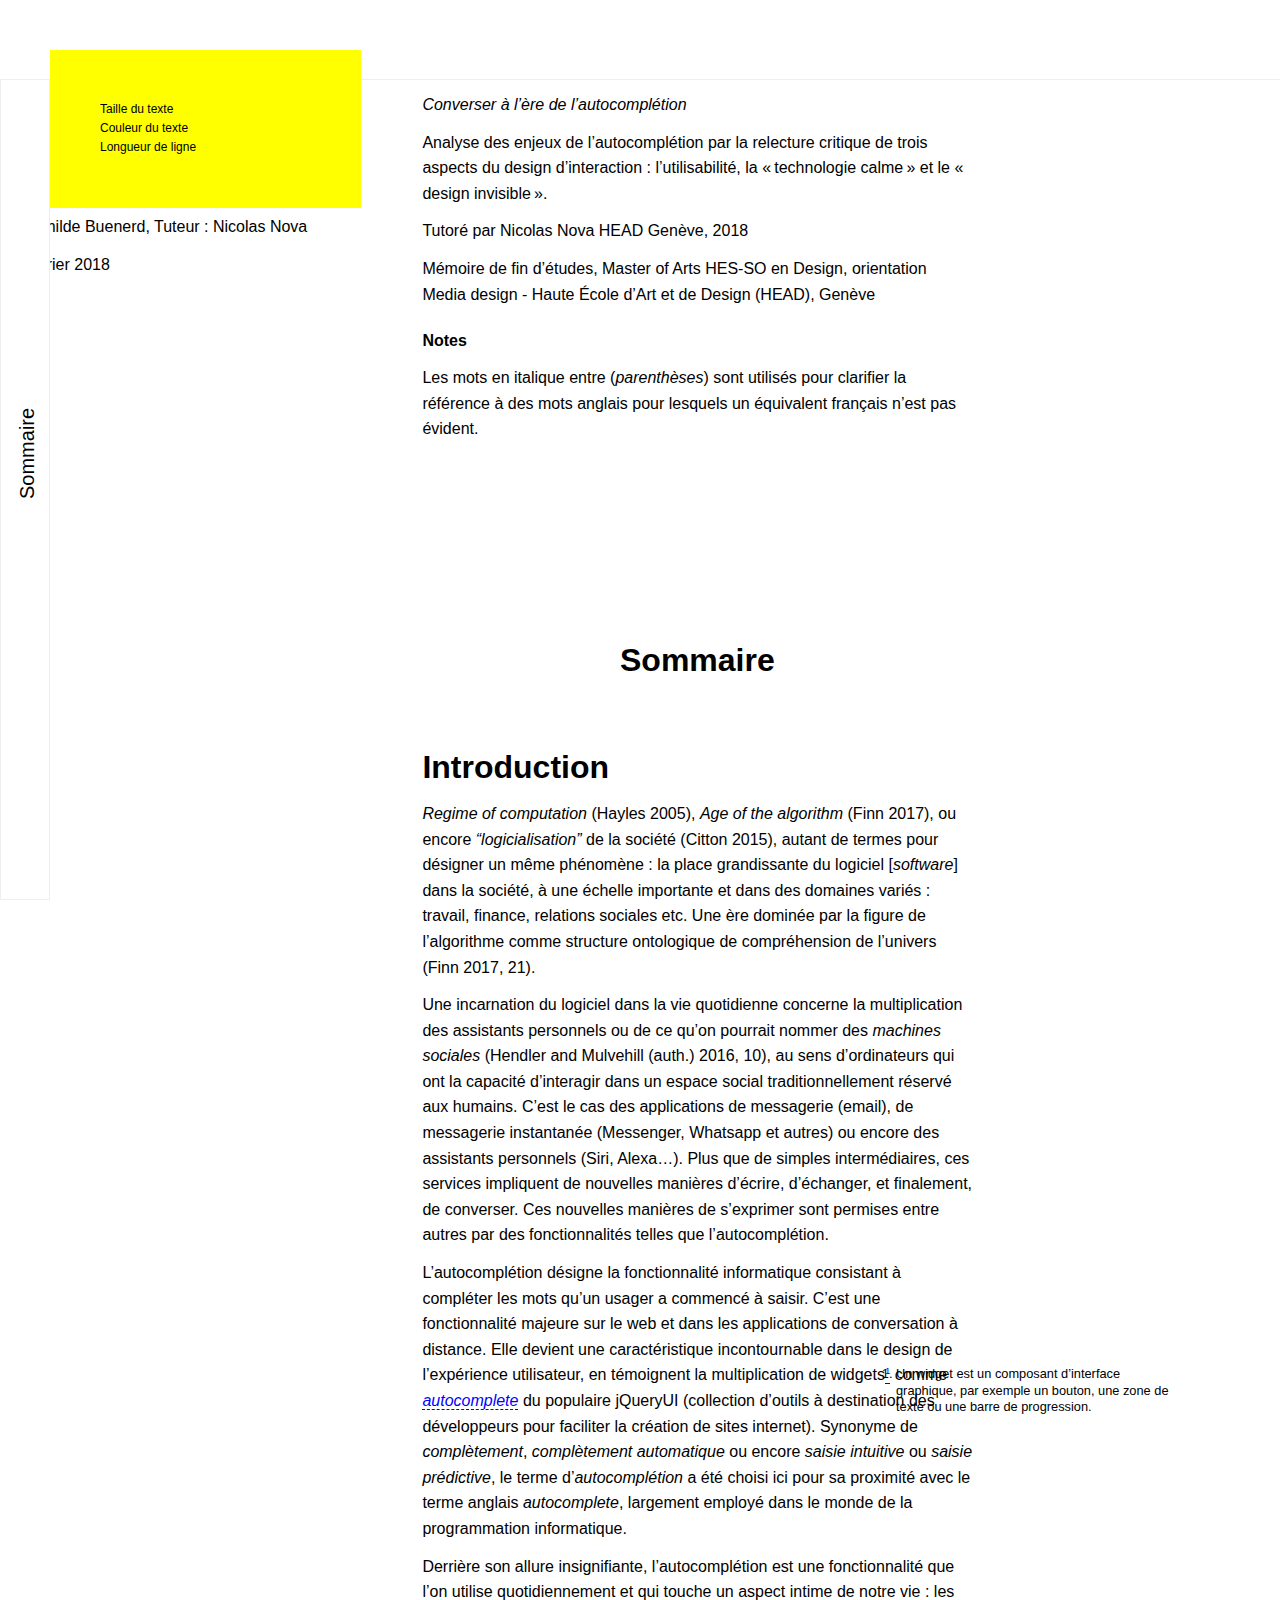
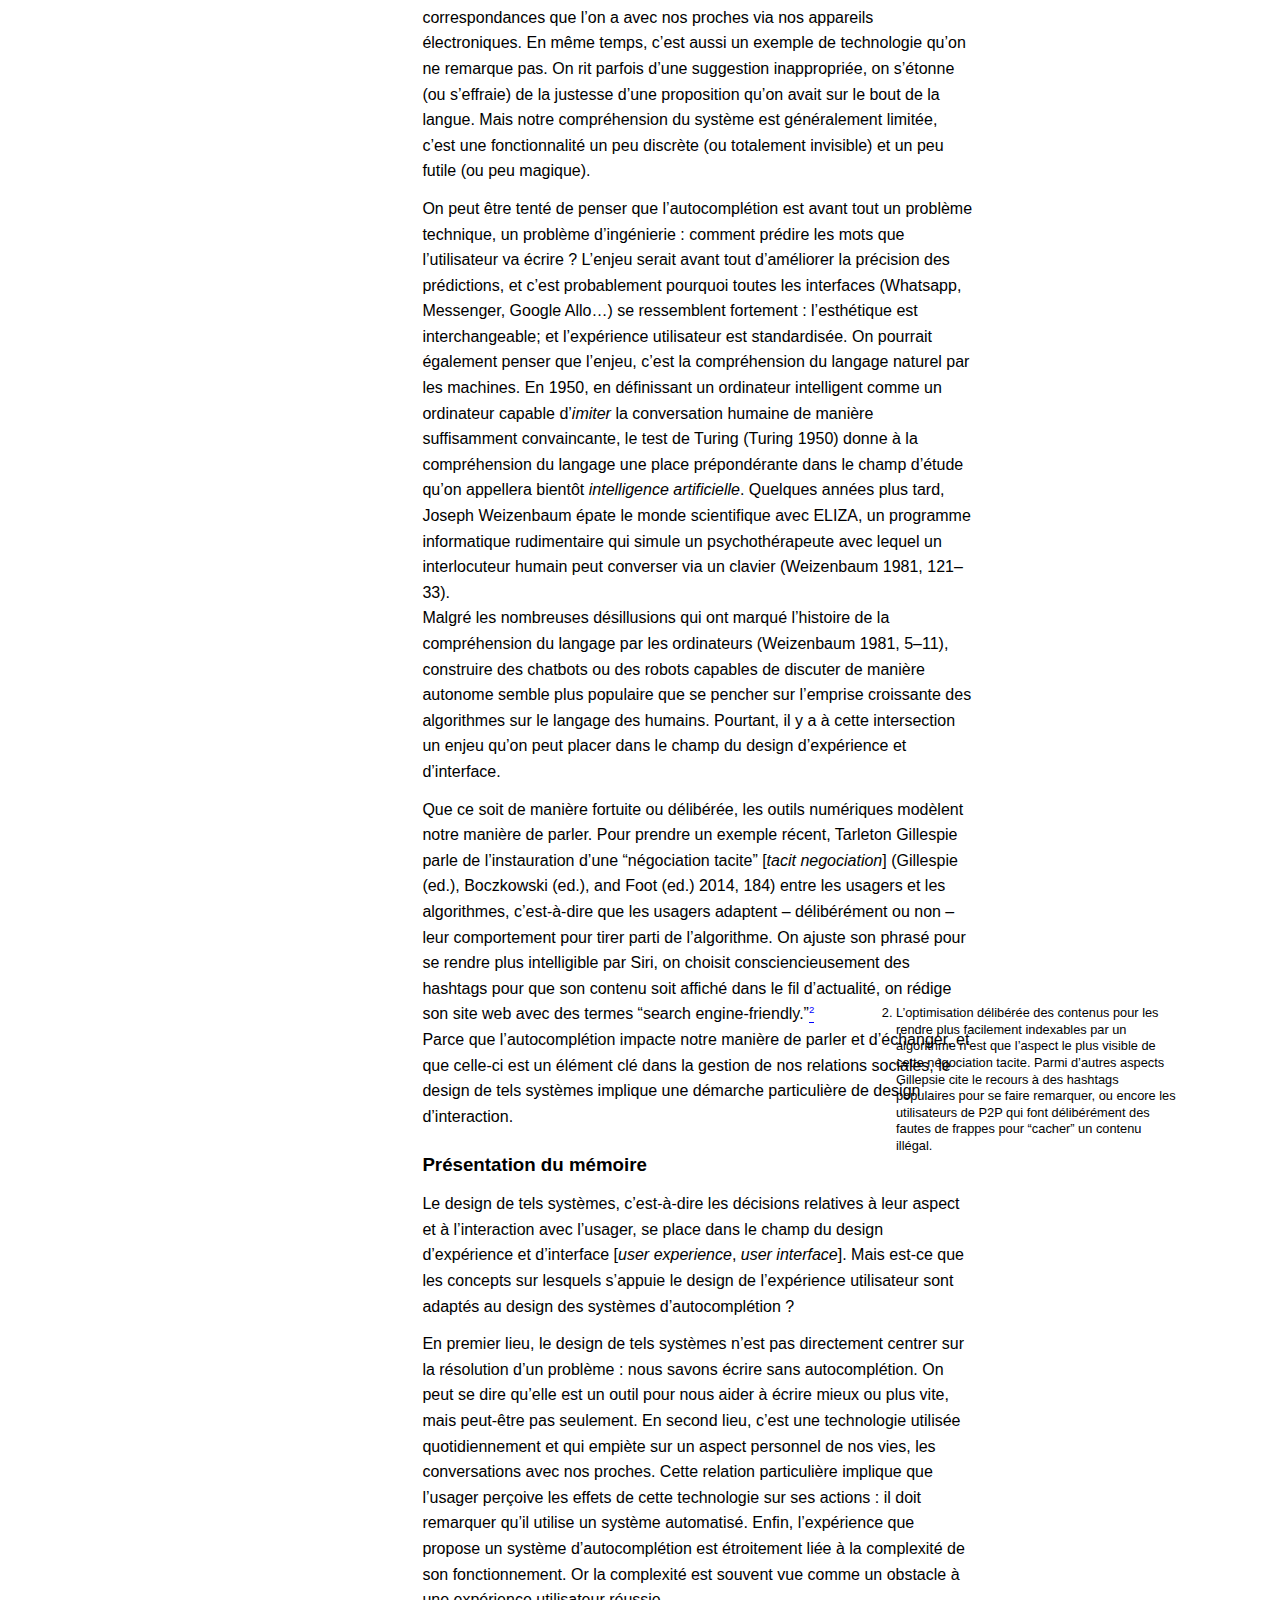
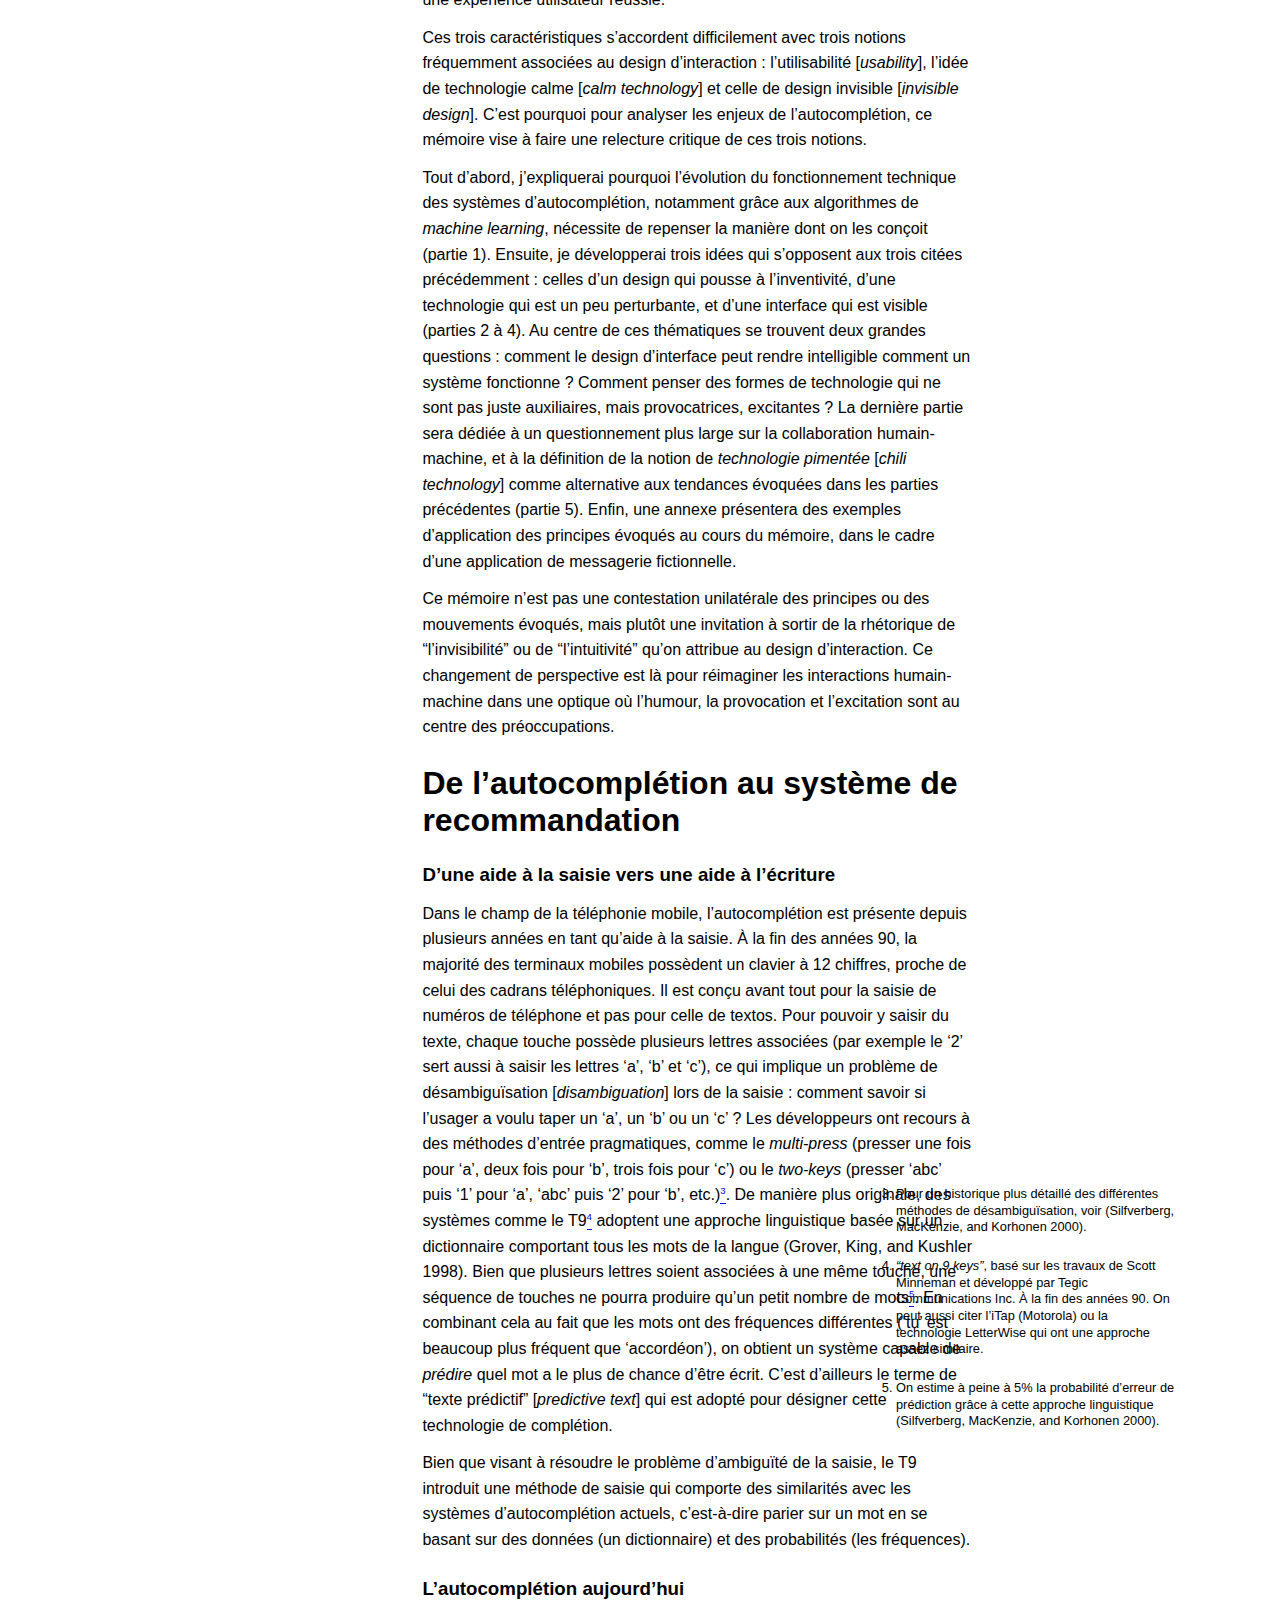
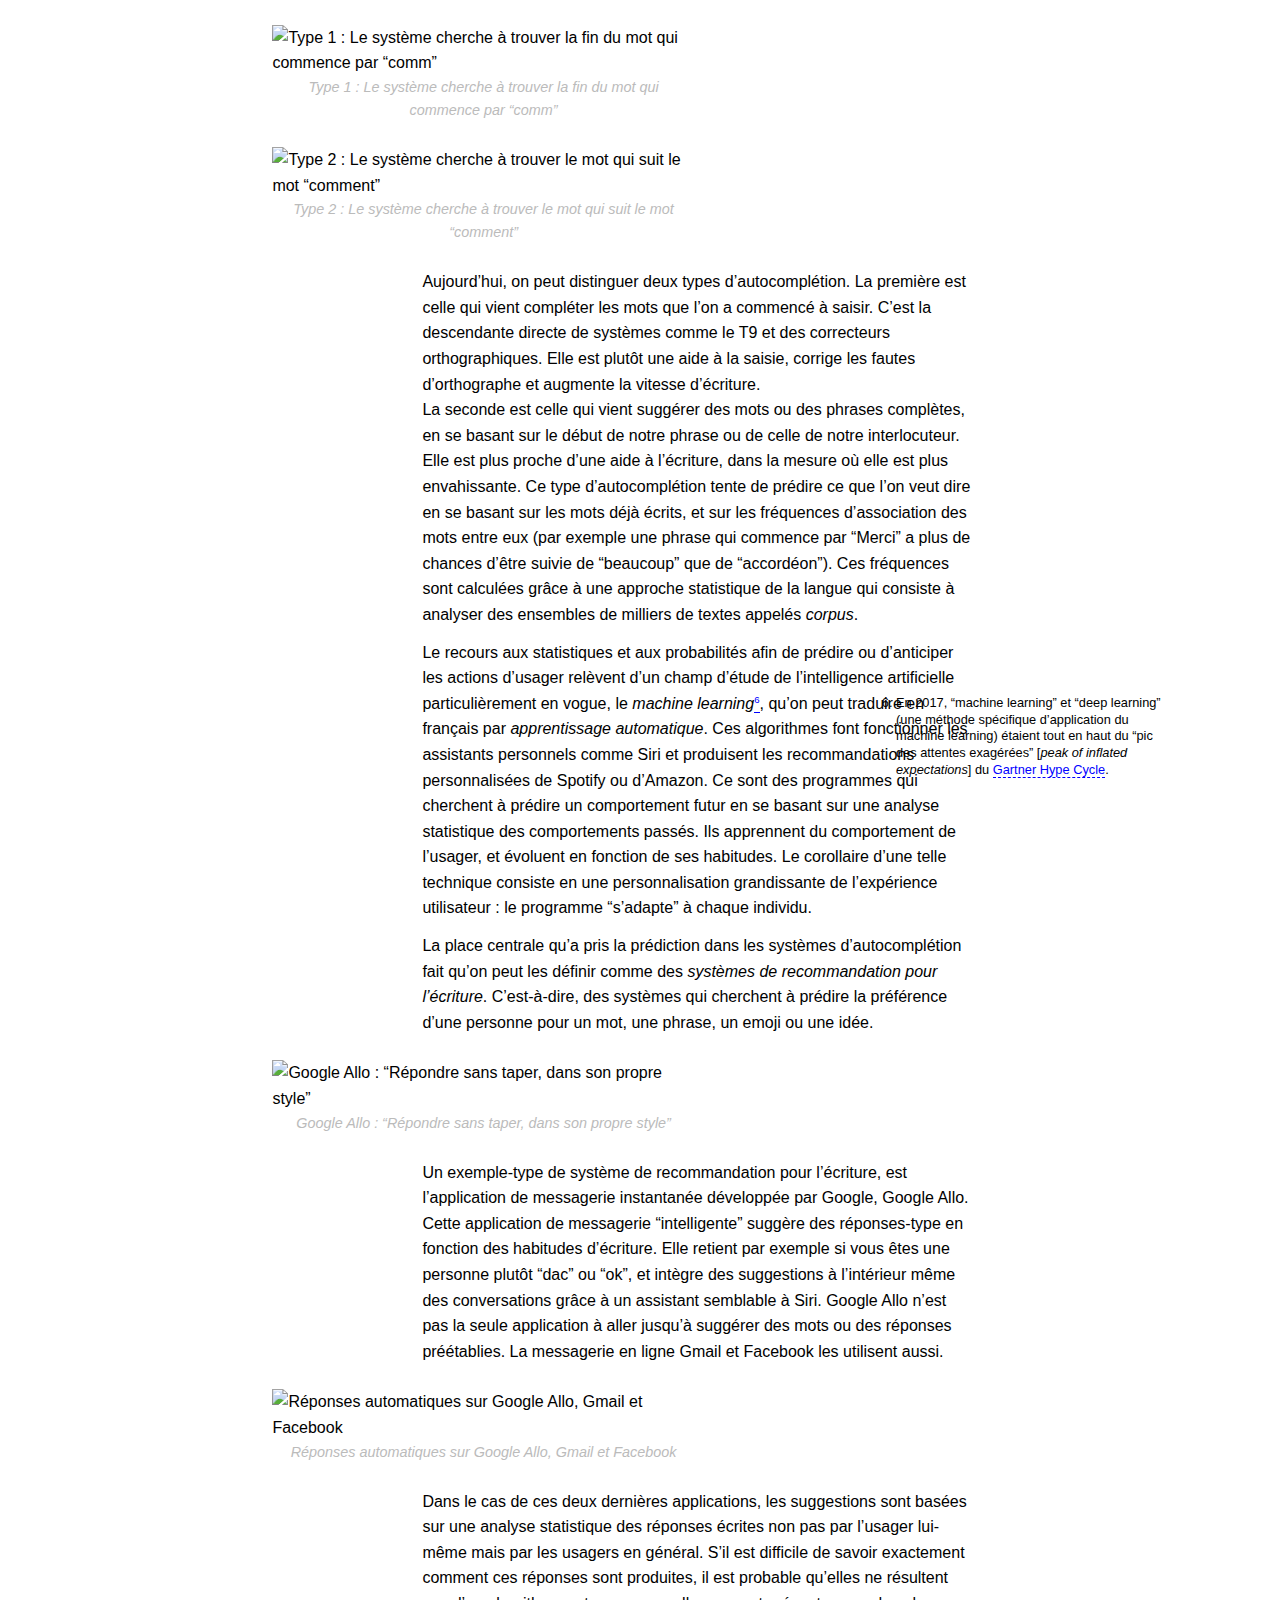
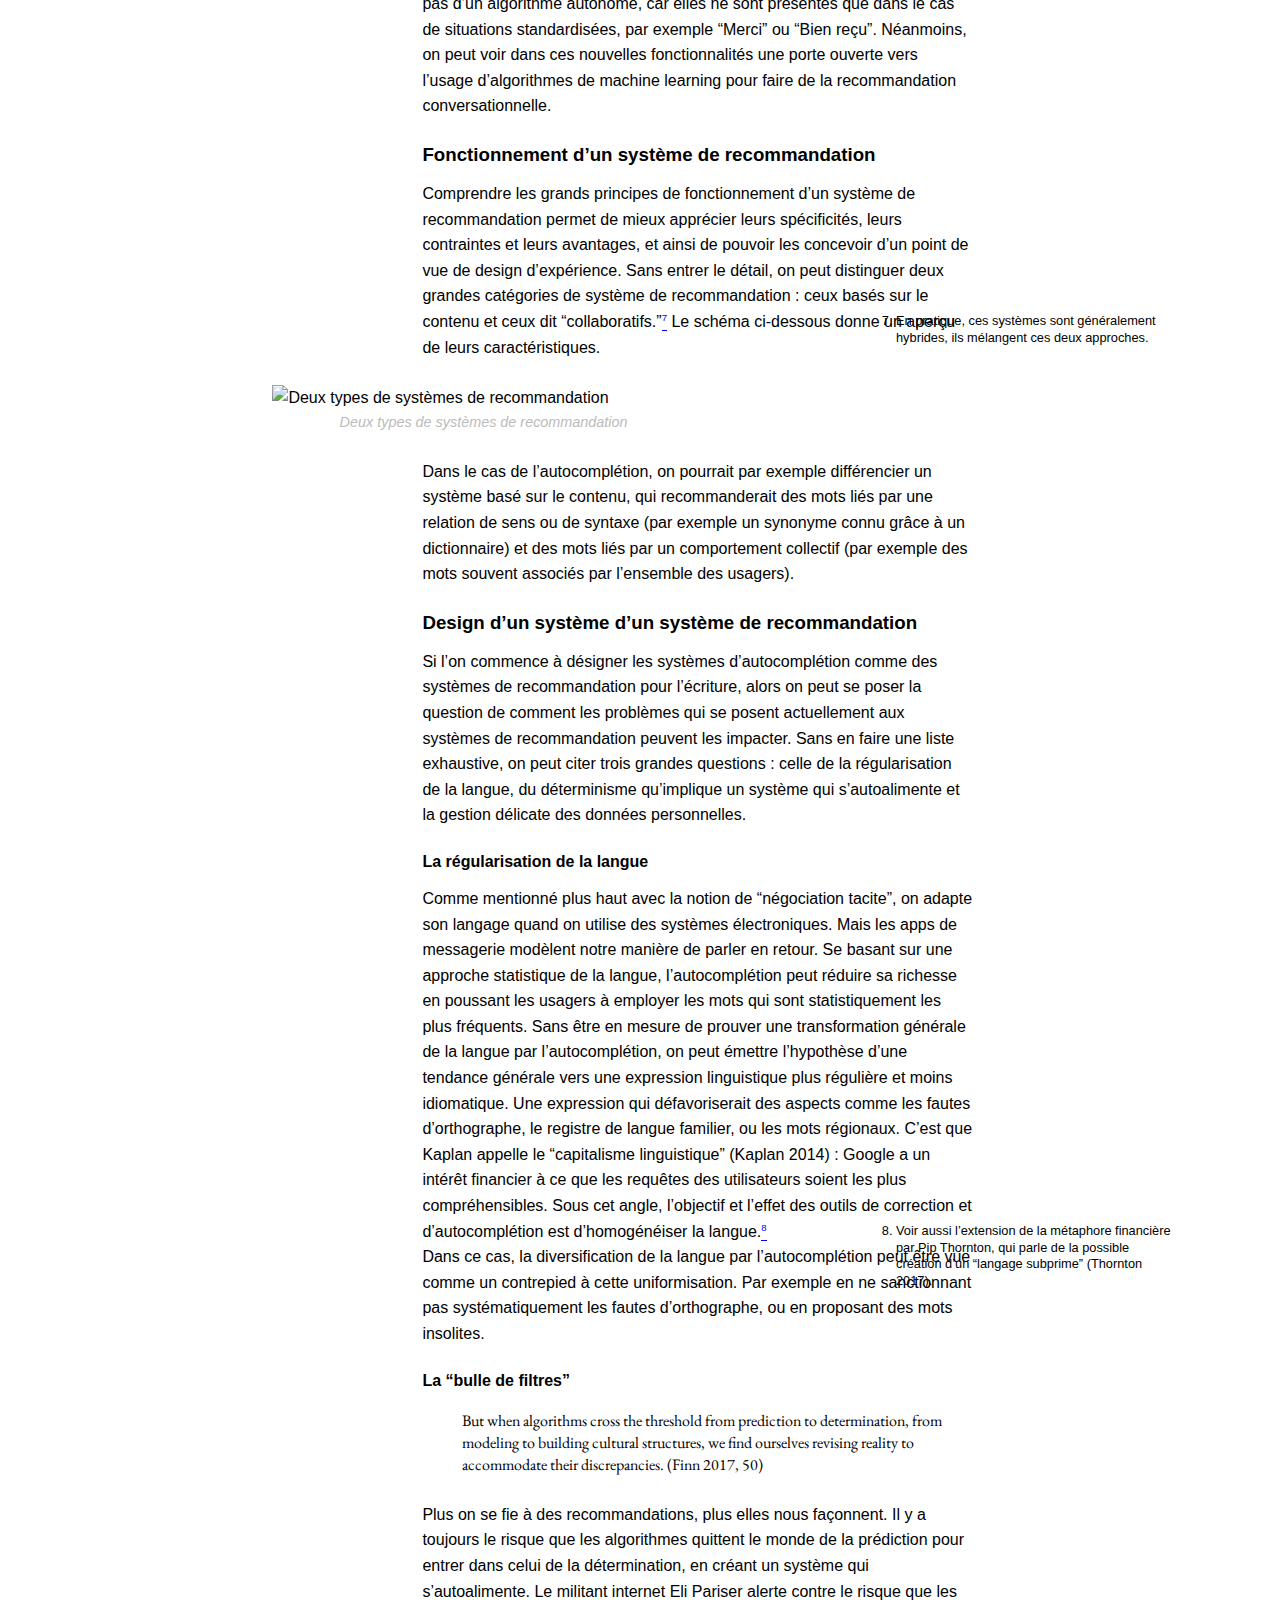
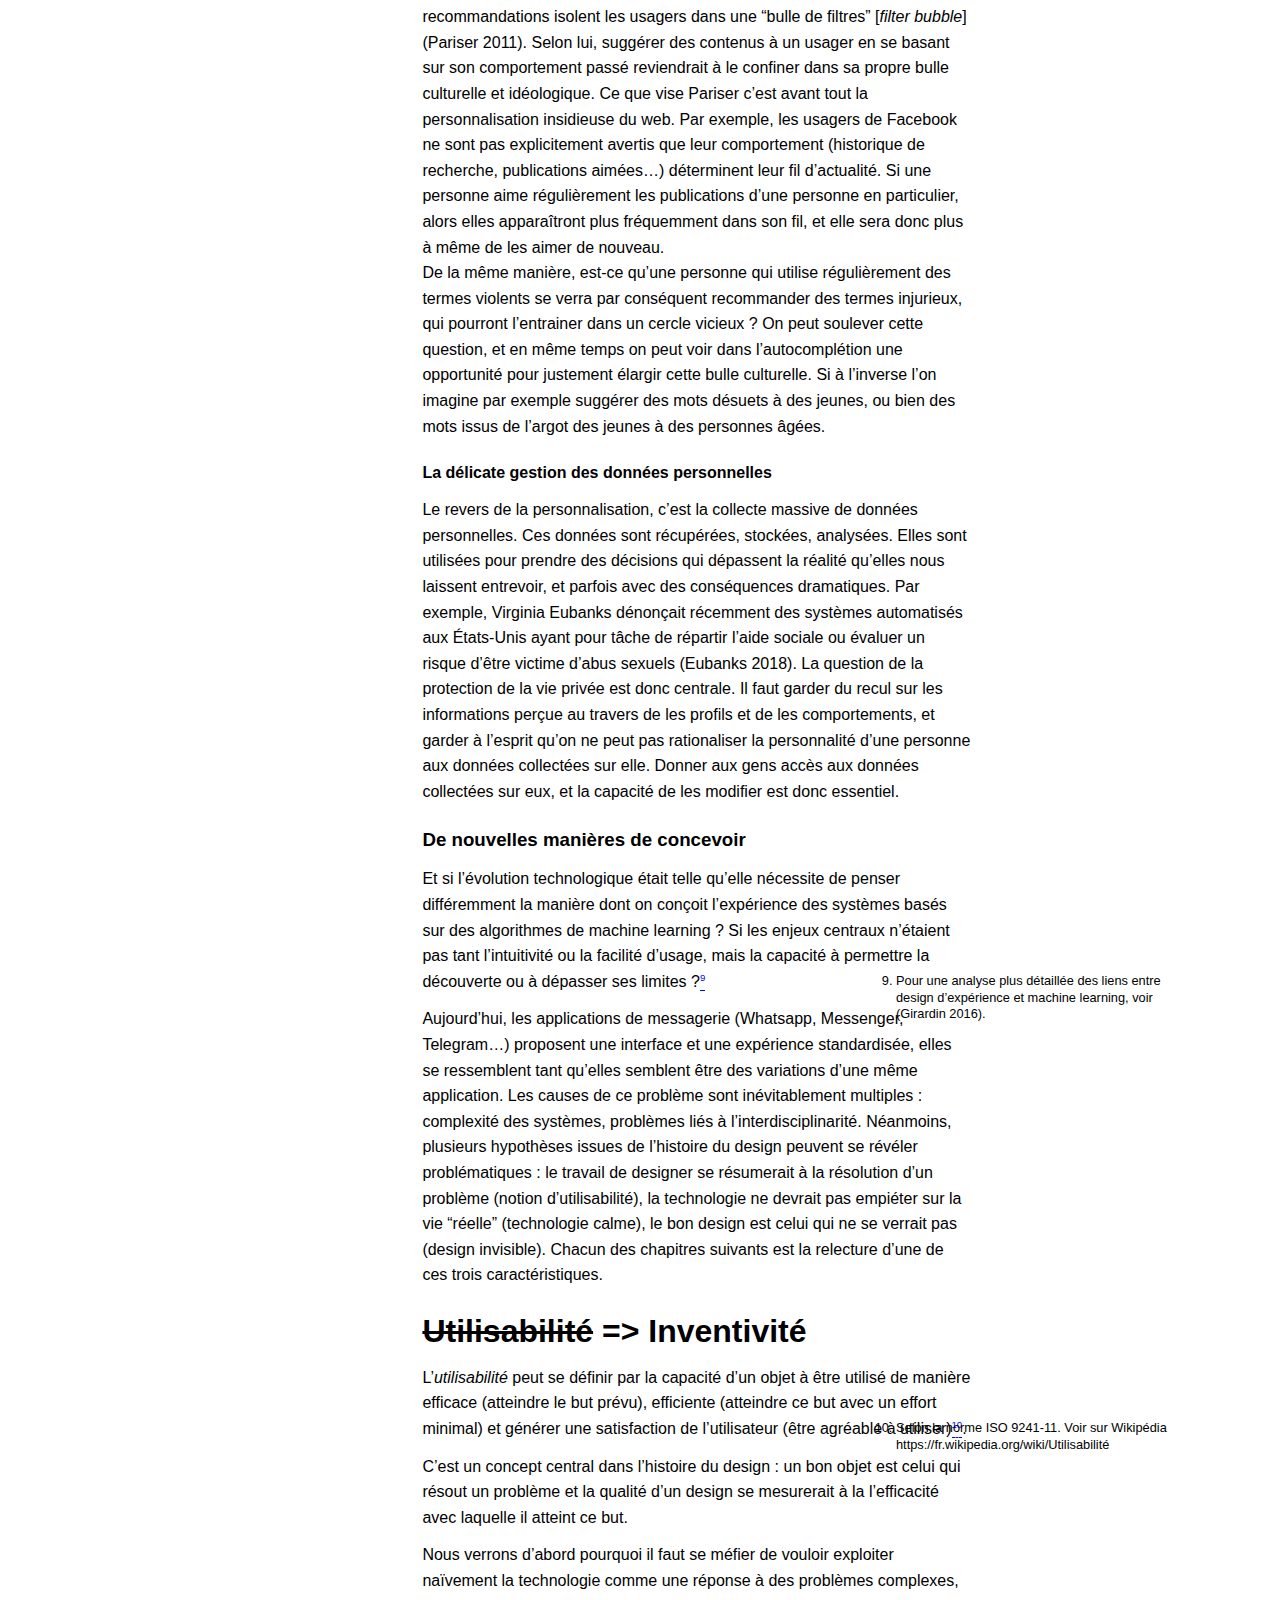
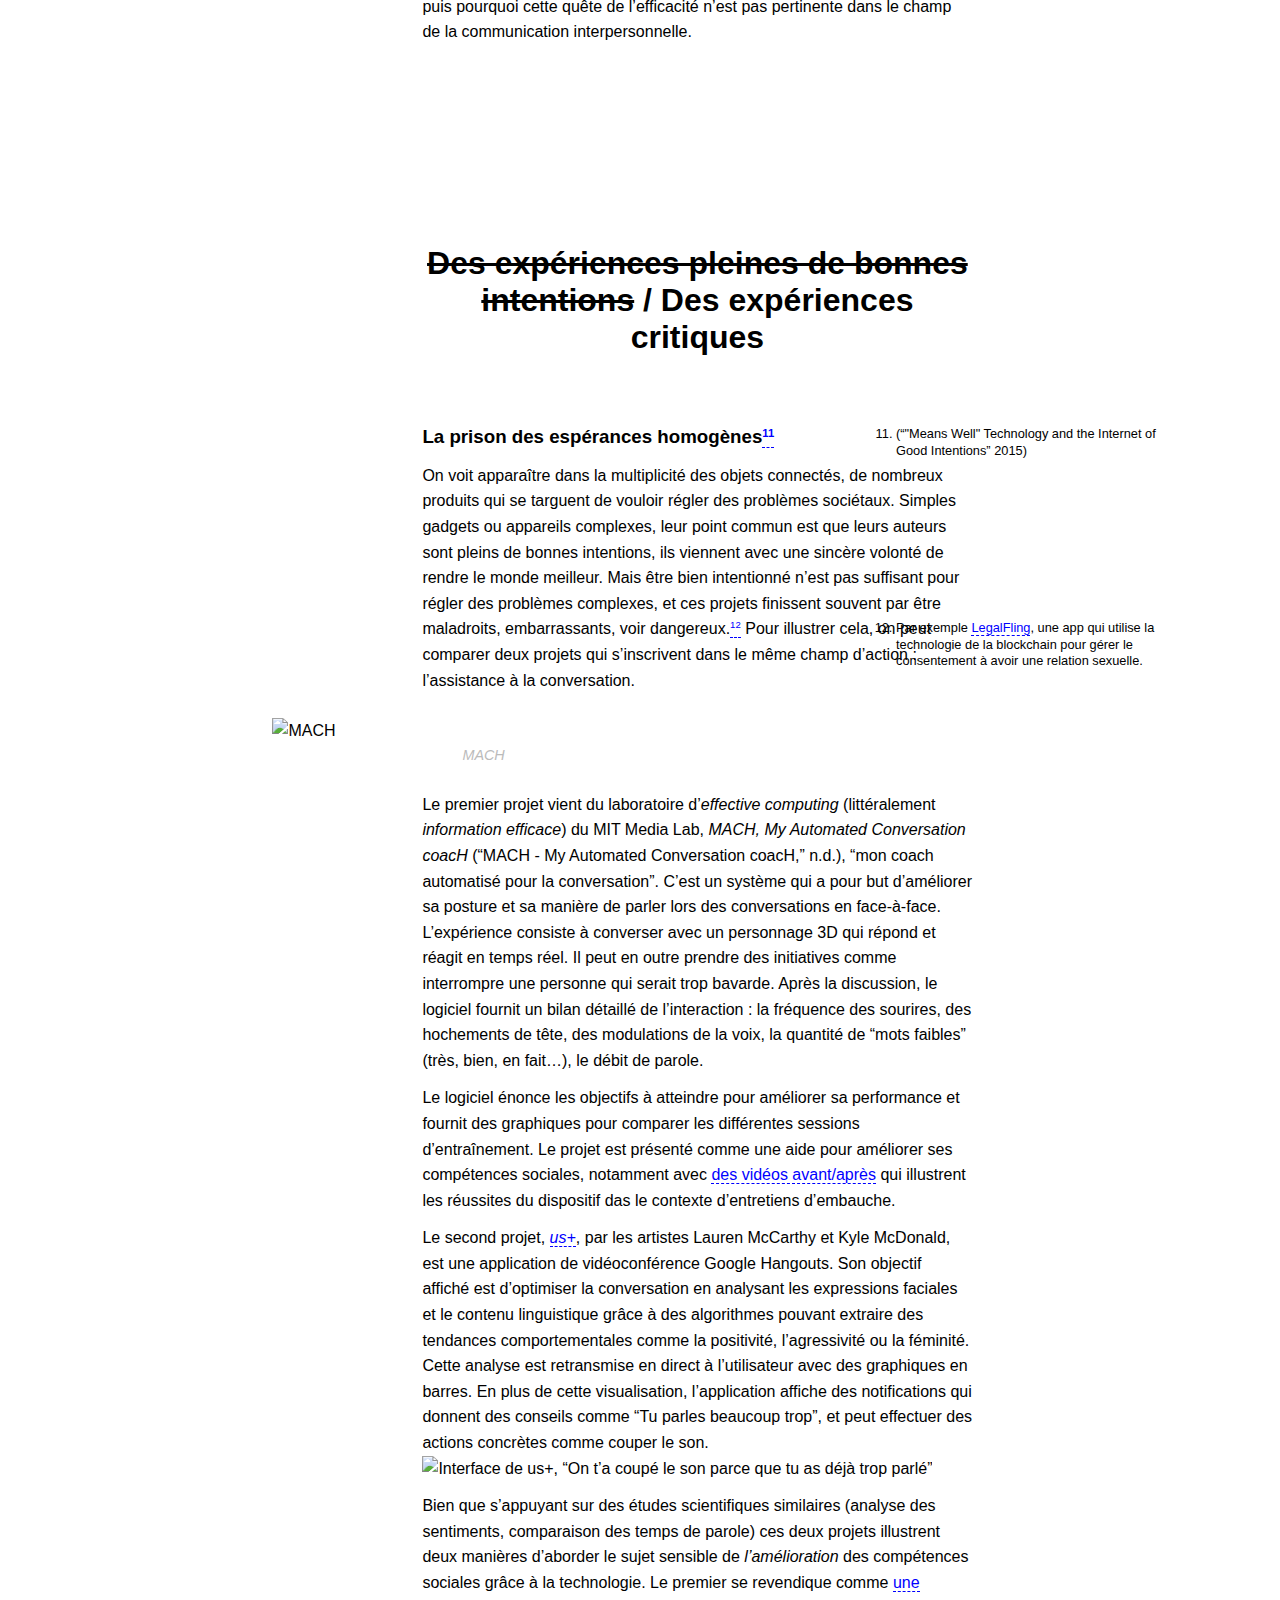
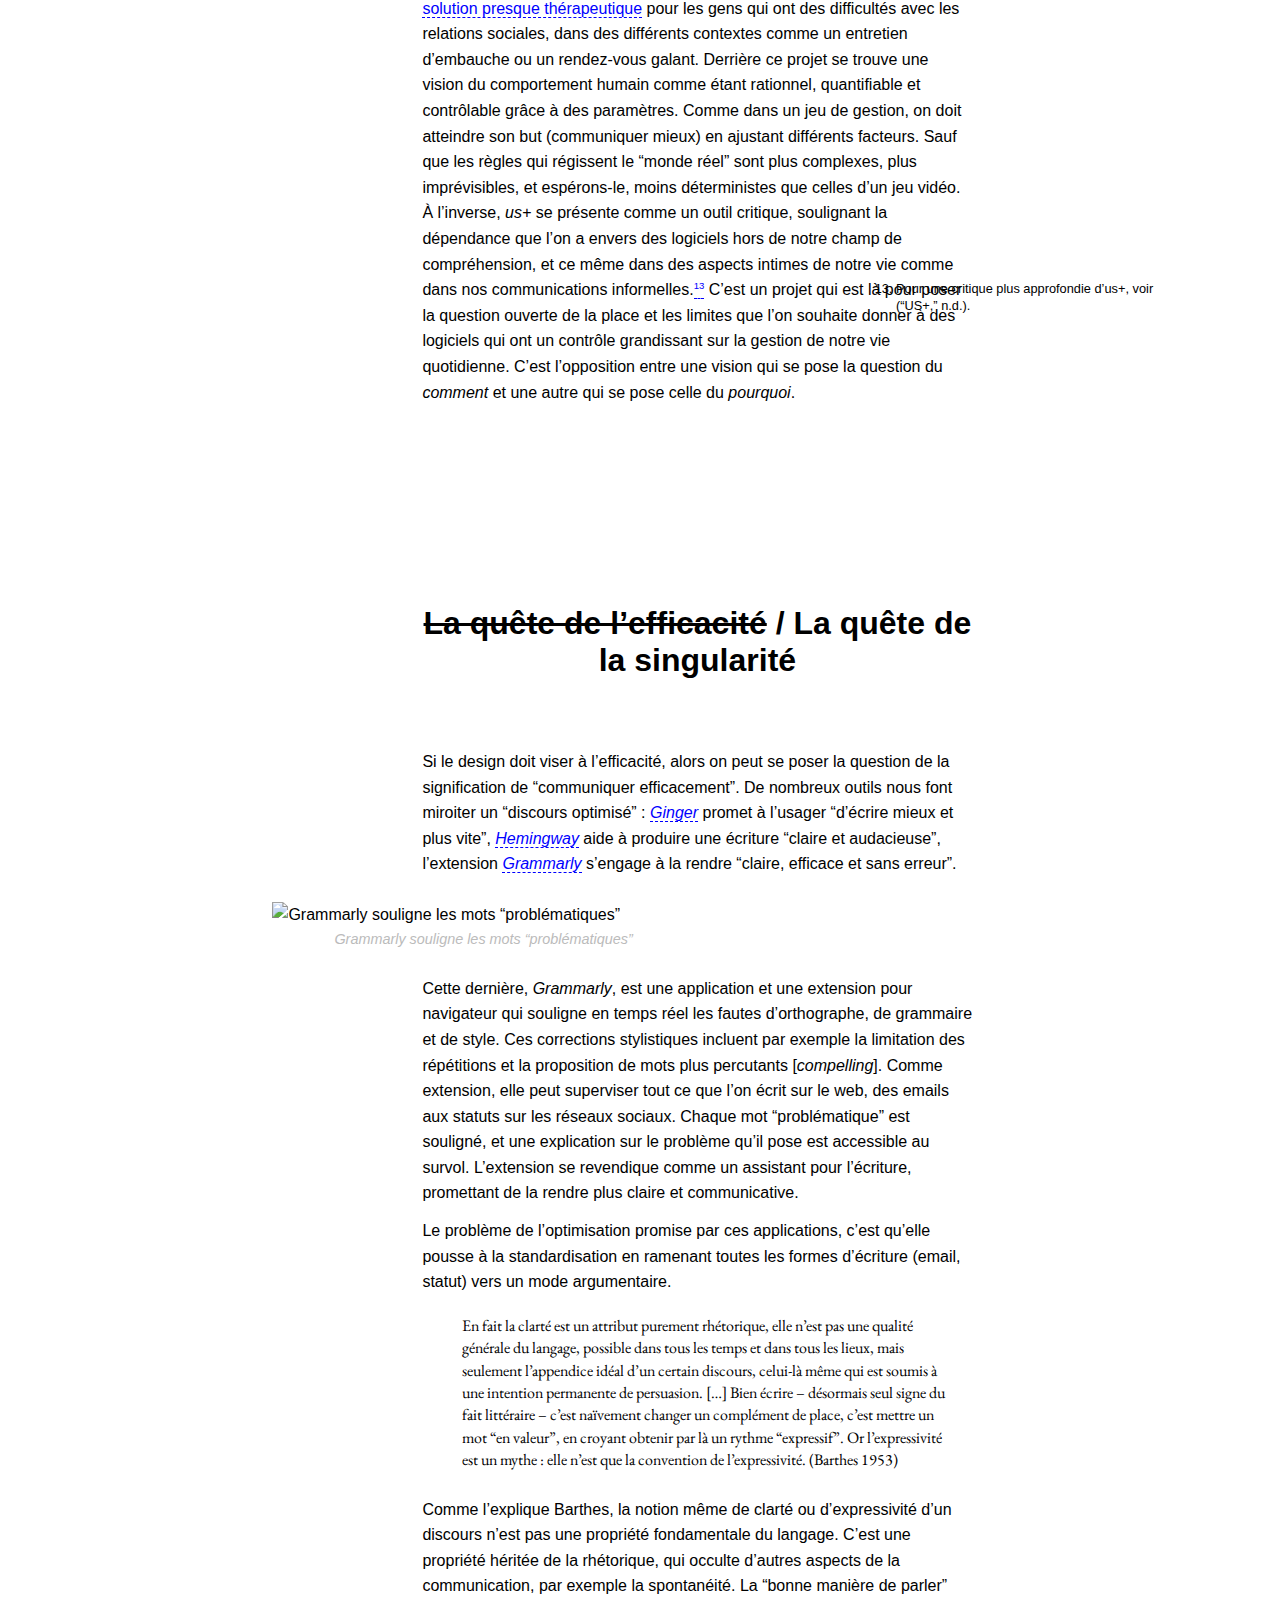
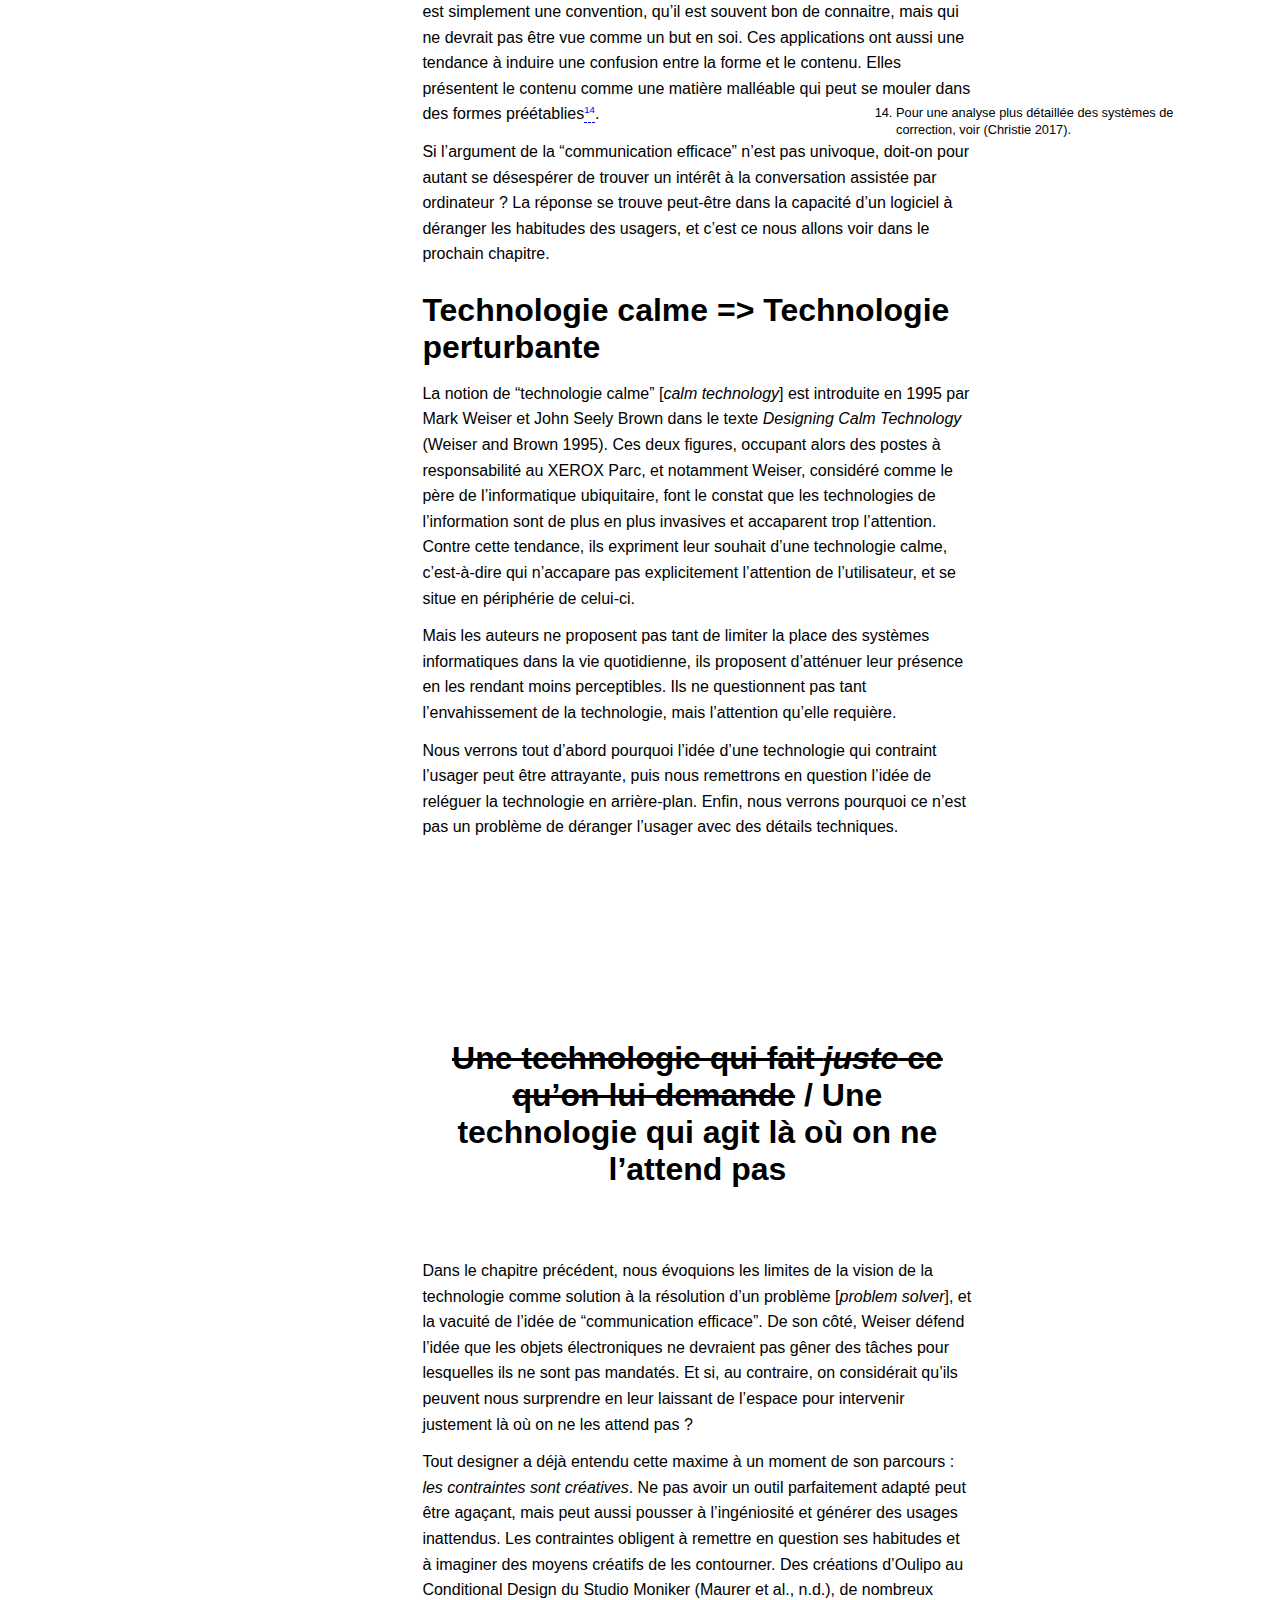
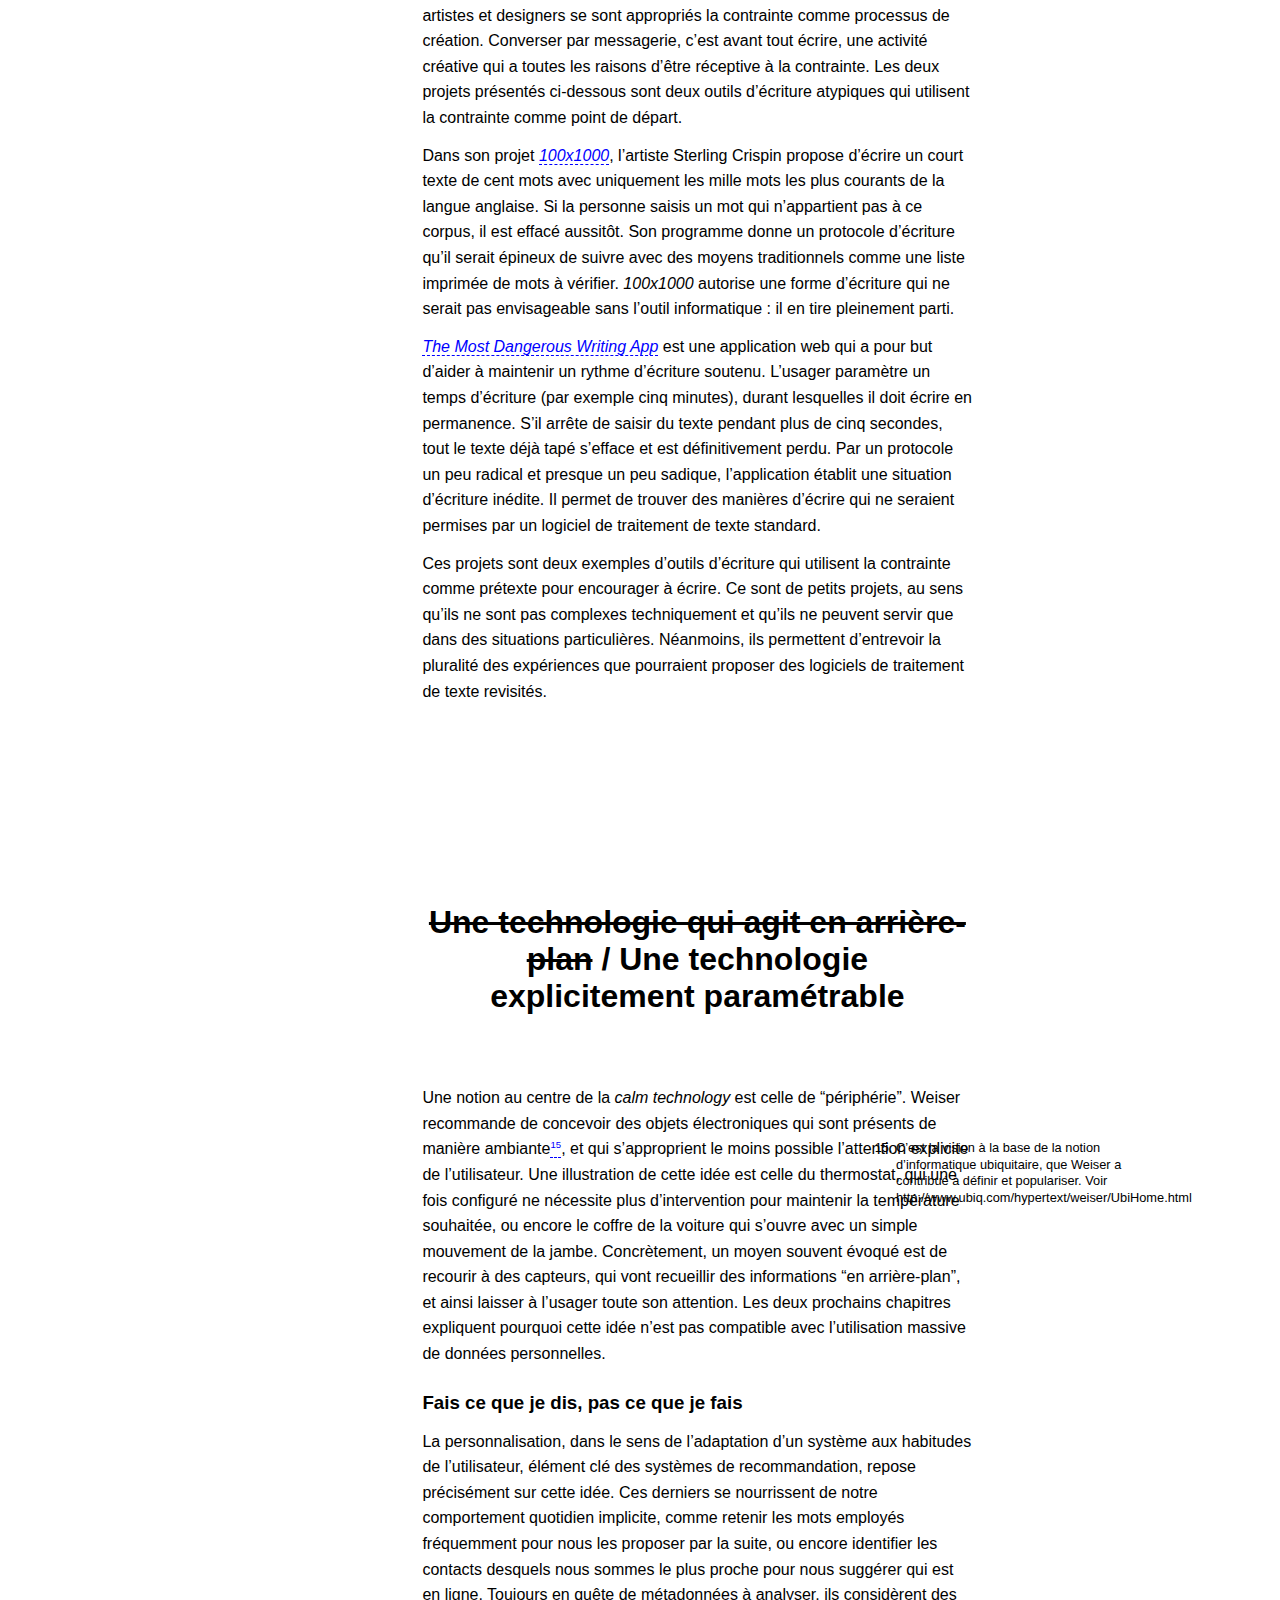
==== commit 8c71eadc: "reorganization of the scripts. creating a new html file "thesis.html", a bit modified manually" ====
--- a/html/thesis.html
+++ b/html/thesis.html
@@ -4,7 +4,7 @@
   <meta charset="utf-8" />
   <meta name="generator" content="pandoc" />
   <meta name="viewport" content="width=device-width, initial-scale=1.0, user-scalable=yes" />
-  <meta name="author" content="Mathilde Buenerd, Tuteur: Nicolas Nova" />
+  <meta name="author" content="Mathilde Buenerd, Tuteur : Nicolas Nova" />
   <title>Converser à l’ère de l’autocomplétion</title>
   <style type="text/css">
       code{white-space: pre-wrap;}
@@ -16,33 +16,35 @@
   <!--[if lt IE 9]>
     <script src="//cdnjs.cloudflare.com/ajax/libs/html5shiv/3.7.3/html5shiv-printshiv.min.js"></script>
   <![endif]-->
+
+  <!-- jquery UI CSS -->
+  <link rel="stylesheet" href="//code.jquery.com/ui/1.12.1/themes/base/jquery-ui.css">
+
 </head>
 <body>
+
+<div id="avertissement">
+  Bonjour :) <br>
+  Cette édition numérique est en cours de réalisation, une version plus aboutie sera disponible à partir du vendredi 9 mars.
+  <a target="_blank" href="https://github.com/mathildebuenerd/master-thesis-autocomplete">Plus d'infos sur la réalisation de cette édition numérique de mon mémoire.</a>
+</div>
+
+
 <header>
 <h1 class="title">Converser à l’ère de l’autocomplétion</h1>
-<p class="author">Mathilde Buenerd, Tuteur: Nicolas Nova</p>
-<p class="date">Janvier 2018</p>
+<p class="author">Mathilde Buenerd, Tuteur : Nicolas Nova</p>
+<p class="date">Février 2018</p>
 </header>
 <nav id="TOC">
 <ul>
-<li><a href="#converser-à-lère-de-lautocomplétion">Converser à l’ère de l’autocomplétion</a><ul>
-<li><a href="#remerciements">Remerciements</a></li>
 <li><a href="#sommaire">Sommaire</a></li>
-<li><a href="#introduction">Introduction</a><ul>
-<li><a href="#présentation-du-mémoire">Présentation du mémoire</a></li>
-</ul></li>
-<li><a href="#du-système-dautocomplétion-au-système-de-recommandation">Du système d’autocomplétion au système de recommandation</a><ul>
-<li><a href="#dune-aide-à-la-saisie-vers-une-aide-à-lécriture">D’une aide à la saisie vers une aide à l’écriture</a></li>
-<li><a href="#lautocomplétion-aujourdhui">L’autocomplétion aujourd’hui</a></li>
-<li><a href="#fonctionnement-dun-système-de-recommandation">Fonctionnement d’un système de recommandation</a></li>
-<li><a href="#design-dun-système-dun-système-de-recommandation">Design d’un système d’un système de recommandation</a></li>
-<li><a href="#vers-de-nouvelles-manières-de-designer">Vers de nouvelles manières de designer</a></li>
-</ul></li>
-<li><a href="#utilisabilité-inventivité">utilisabilité =&gt; inventivité</a><ul>
+<li><a href="#introduction">Introduction</a></li>
+<li><a href="#de-lautocomplétion-au-système-de-recommandation">De l’autocomplétion au système de recommandation</a></li>
+<li><a href="#utilisabilité-inventivité"><del>Utilisabilité</del> =&gt; Inventivité</a><ul>
 <li><a href="#des-expériences-pleines-de-bonnes-intentions-des-expériences-critiques"><del>Des expériences pleines de bonnes intentions</del> / Des expériences critiques</a></li>
 <li><a href="#la-quête-de-lefficacité-la-quête-de-la-singularité"><del>La quête de l’efficacité</del> / La quête de la singularité</a></li>
 </ul></li>
-<li><a href="#technologie-calme-technologie-perturbante">technologie calme =&gt; technologie perturbante</a><ul>
+<li><a href="#technologie-calme-technologie-perturbante">Technologie calme =&gt; Technologie perturbante</a><ul>
 <li><a href="#une-technologie-qui-fait-juste-ce-quon-lui-demande-une-technologie-qui-agit-là-où-on-ne-lattend-pas"><del>Une technologie qui fait <em>juste</em> ce qu’on lui demande</del> / Une technologie qui agit là où on ne l’attend pas</a></li>
 <li><a href="#une-technologie-qui-agit-en-arrière-plan-une-technologie-explicitement-paramétrable"><del>Une technologie qui agit en arrière-plan</del> / Une technologie explicitement paramétrable</a></li>
 <li><a href="#ne-pas-en-dire-trop-sur-comment-le-système-fonctionne-dire-clairement-comment-le-système-fonctionne"><del>Ne pas en dire trop sur comment le système fonctionne</del> =&gt; Dire clairement comment le système fonctionne</a></li>
@@ -52,62 +54,57 @@
 <li><a href="#la-magie-de-linvisibilité-la-nécessité-de-visibilité"><del>La magie de l’invisibilité</del> =&gt; La nécessité de visibilité</a></li>
 </ul></li>
 <li><a href="#vers-de-nouvelles-formes-de-collaboration-humain-machine">Vers de nouvelles formes de collaboration humain-machine</a><ul>
-<li><a href="#la-technologie-en-tant-quoutil-créatif-dexpression-et-non-en-temps-quassistant">La technologie en tant qu’outil créatif d’expression et non en temps qu’assistant</a></li>
-<li><a href="#collaboration-humain-machine">Collaboration humain-machine</a></li>
-<li><a href="#des-logiciels-paramétrable-et-modulaires-le-modèle-des-extensions">Des logiciels paramétrable et modulaires : le modèle des extensions</a></li>
-<li><a href="#une-technologie-chili">Une technologie chili</a></li>
-<li><a href="#technologie-chili">Technologie chili</a></li>
+<li><a href="#technologie-pimentée">Technologie pimentée</a></li>
 </ul></li>
-<li><a href="#annexe-et-si">Annexe : Et si… ?</a><ul>
-<li><a href="#coach-personnel-pour-les-relations-sociales">Coach personnel pour les relations sociales</a></li>
-<li><a href="#templates-de-conversation">Templates de conversation</a></li>
-<li><a href="#ecrire-dans-le-style-de">Ecrire dans le style de…</a></li>
-<li><a href="#gestionnaire-de-personnalité">Gestionnaire de personnalité</a></li>
-<li><a href="#gestionnaire-de-vocabulaire">Gestionnaire de vocabulaire</a></li>
-<li><a href="#différencier-les-mots-complétés">Différencier les mots complétés</a></li>
-<li><a href="#iconographie">Iconographie</a></li>
-</ul></li>
+<li><a href="#annexe-et-si">Annexe : Et si… ?</a></li>
+<li><a href="#remerciements">Remerciements</a></li>
 <li><a href="#bibliographie">Bibliographie</a></li>
-</ul></li>
 </ul>
 </nav>
 <p><link rel="stylesheet" href="style.css"></link></p>
 <!-- Format de citation à générer -->
 
-<h1 id="converser-à-lère-de-lautocomplétion">Converser à l’ère de l’autocomplétion</h1>
-<p><em>Relecture critique des caractéristiques que l’on attribue au design d’interaction (<em>design invisible</em>, <em>technologie calme</em>, <em>utilisabilité</em>), dans le cadre des systèmes d’aide à l’écriture et à la conversation, et particulièrement de l’autocomplétion</em></p>
-<p>Mathilde Buenerd</p>
-<p>Tuteur : Nicolas Nova</p>
-<p>Haute Ecole d’Art et de Design (HEAD), Genève Master HES-SO, Media design</p>
-<p>imprimé en février 2017</p>
-
-<h2 id="remerciements">Remerciements</h2>
-
+
+<p><em>Converser à l’ère de l’autocomplétion</em></p>
+<p>Analyse des enjeux de l’autocomplétion par la relecture critique de trois aspects du design d’interaction : l’utilisabilité, la « technologie calme » et le « design invisible ».</p>
+<p>Tutoré par Nicolas Nova HEAD Genève, 2018</p>
+<p>Mémoire de fin d’études, Master of Arts HES-SO en Design, orientation Media design - Haute École d’Art et de Design (HEAD), Genève</p>
+
+<!-- ## Abstract
+
+Les systèmes d'autocomplétion sont de plus en plus envahissant, au point qu'on peut les voir comme des systèmes de recommandation pour l'écriture, et au final, pour les relations sociales. Mais est-ce que les concepts sur lesquels s'appuie le design de l'expérience utilisateur sont adaptés au design des systèmes d'autocomplétion ? à travers une revisite de trois tendance issues de l'histoire du design...
+
+
+\cleardoublepage -->
 <h4 id="notes">Notes</h4>
-<p>Les mots en italique entre [<em>crochets</em>] sont utilisés pour clarifier la référence à des mots anglais pour lesquels un équivalent français n’est pas évident.</p>
+<p>Les mots en italique entre (<em>parenthèses</em>) sont utilisés pour clarifier la référence à des mots anglais pour lesquels un équivalent français n’est pas évident.</p>
+<!-- \newpage -->
 
 <h2 id="sommaire">Sommaire</h2>
+<!-- \newpage -->
 
 <!-- ## Introduction -->
-<h2 id="introduction">Introduction</h2>
+<h1 id="introduction">Introduction</h1>
 <p><em>Regime of computation</em> <span class="citation" data-cites="Hayles2005">(Hayles 2005)</span>, <em>Age of the algorithm</em> <span class="citation" data-cites="Finn2017">(Finn 2017)</span>, ou encore <em>“logicialisation”</em> de la société <span class="citation" data-cites="Citton2015">(Citton 2015)</span>, autant de termes pour désigner un même phénomène : la place grandissante du logiciel [<em>software</em>] dans la société, à une échelle importante et dans des domaines variés : travail, finance, relations sociales etc. Une ère dominée par la figure de l’algorithme comme structure ontologique de compréhension de l’univers <span class="citation" data-cites="Finn2017">(Finn 2017, 21)</span>.</p>
-<p>Une incarnation du logiciel dans la vie quotidenne concerne la multiplication des assistants personnels ou de ce qu’on pourrait nommer des <em>machines sociales</em> <span class="citation" data-cites="Hendler2016">(Hendler and Mulvehill (auth.) 2016, 10)</span>, au sens d’ordinateurs qui ont la capacité d’interagir dans un espace social traditionnellement réservé aux humains. C’est le cas des applications de messagerie (email) ou de messagerie instantanée (Messenger, Whatsapp et autres) ou encore des assistants personnels (Siri, Alexa…). Plus que de simples intermédaires, ces services impliquent de nouvelles manières d’écrire, d’échanger, et au final, de converser. Ces nouvelles manières de s’exprimer sont permises entre autres par des fonctionnalités telles que l’autocomplétion.</p>
-<p>L’autocomplétion désigne la fonctionnalité informatique consistant à compléter les mots qu’un usager a commencé à saisir. C’est une fonctionnalité majeure sur le web et dans les applications de conversation à distance. Elle devient une caractéristique incontournable dans le design de l’expérience utilisateur, en témoignent la multiplication de widgets comme <a href="http://jqueryui.com/"><em>autocomplete</em></a> du populaire jQueryUI (collection d’outils à destination des développeurs pour faciliter la création de sites internet). Synonyme de <em>complètement</em>, <em>complètement automatique</em> ou encore <em>saisie intuitive</em> ou <em>saisie prédicitive</em>, le terme d’<em>autocomplétion</em> a été choisi ici pour sa proximité avec le terme anglais <em>autocomplete</em>, largement employé dans le monde de la programmation informatique.</p>
+<p>Une incarnation du logiciel dans la vie quotidienne concerne la multiplication des assistants personnels ou de ce qu’on pourrait nommer des <em>machines sociales</em> <span class="citation" data-cites="Hendler2016">(Hendler and Mulvehill (auth.) 2016, 10)</span>, au sens d’ordinateurs qui ont la capacité d’interagir dans un espace social traditionnellement réservé aux humains. C’est le cas des applications de messagerie (email), de messagerie instantanée (Messenger, Whatsapp et autres) ou encore des assistants personnels (Siri, Alexa…). Plus que de simples intermédiaires, ces services impliquent de nouvelles manières d’écrire, d’échanger, et finalement, de converser. Ces nouvelles manières de s’exprimer sont permises entre autres par des fonctionnalités telles que l’autocomplétion.</p>
+<p>L’autocomplétion désigne la fonctionnalité informatique consistant à compléter les mots qu’un usager a commencé à saisir. C’est une fonctionnalité majeure sur le web et dans les applications de conversation à distance. Elle devient une caractéristique incontournable dans le design de l’expérience utilisateur, en témoignent la multiplication de widgets<a href="#fn1" class="footnote-ref" id="fnref1"><sup>1</sup></a> comme <a href="http://jqueryui.com/"><em>autocomplete</em></a> du populaire jQueryUI (collection d’outils à destination des développeurs pour faciliter la création de sites internet). Synonyme de <em>complètement</em>, <em>complètement automatique</em> ou encore <em>saisie intuitive</em> ou <em>saisie prédictive</em>, le terme d’<em>autocomplétion</em> a été choisi ici pour sa proximité avec le terme anglais <em>autocomplete</em>, largement employé dans le monde de la programmation informatique.</p>
 <p>Derrière son allure insignifiante, l’autocomplétion est une fonctionnalité que l’on utilise quotidiennement et qui touche un aspect intime de notre vie : les correspondances que l’on a avec nos proches via nos appareils électroniques. En même temps, c’est aussi un exemple de technologie qu’on ne remarque pas. On rit parfois d’une suggestion inappropriée, on s’étonne (ou s’effraie) de la justesse d’une proposition qu’on avait sur le bout de la langue. Mais notre compréhension du système est généralement limitée, c’est une fonctionnalité un peu discrète (ou totalement invisible) et un peu futile (ou peu magique).</p>
-<p>On peut être tenté de penser que l’autocomplétion est avant tout un problème technique, un problème d’ingéniérie : comment prédire les mots que l’utilisateur va écrire ? L’enjeu serait avant tout d’améliorer la précision des prédictions, et c’est probablement pourquoi toutes les interfaces (Whatsapp, Messenger, Allo…) se ressemblent fortement : l’esthétique des interfaces est interchangeable; et l’expérience utilisateur est standardisée. On pourrait également penser que l’enjeu, c’est la compréhension du langage naturel par les machines. En 1950, en définissant un ordinateur intelligent comme un ordinateur capable d’<em>imiter</em> le langage humain de manière suffisement convaincante, le test de Turing donne à la compréhension du langage une place prépondérante dans le champ d’étude qu’on appelera bientôt <em>intelligence artificielle</em> <span class="citation" data-cites="Turing1950">(Turing 1950)</span>. Quelques années plus tard, Joseph Weizenbaum épate le monde scientifique avec ELIZA, un programme informatique qui simule un psychothérapeute avec lequel un interlocuteur humain peut converser via un clavier <span class="citation" data-cites="Weizenbaum1981">(Weizenbaum 1981, 121–33)</span>.<br />
-À l’origine, les chercheurs supposaient que cette compréhension du langage serait possible à condition de pouvoir définir précisement le langage avec des règles. Mais la complexité de décrire l’intégralité des éléments qui consituent la langue a rapidement suscité de nombreuses désillusions <span class="citation" data-cites="Weizenbaum1981">(Weizenbaum 1981, 5–11)</span>, et aujourd’hui encore, nous ne discutons toujours pas quotidiennement avec des robots. Si ce champ de recherche est passionant, il ne doit pas éclipser d’autres enjeux qui sont aujourd’hui négligés, en particulier des enjeux de design d’expérience et d’interface.</p>
-<p>Que ce soit de manière fortuite ou délibérée, les outils modèlent notre manière de parler. Un aspect de la tranformation du langage par les algorithmes est ce que Tarleton Gillespie appelle la “négociation tacite” [<em>tacit negociation</em>] <span class="citation" data-cites="Gillespieed.2014">(Gillespie (ed.), Boczkowski (ed.), and Foot (ed.) 2014, 184)</span>, c’est-à-dire qu’on adapte - délibérément ou non - son comportement pour tirer parti de l’algorithme. On ajuste son phrasé pour se rendre plus intelligible par Siri, on choisit conscieusement des hashtags pour que son contenu soit affiché dans le fil d’actualité, on rédige son site web avec des termes “search engine-friendly.”<a href="#fn1" class="footnote-ref" id="fnref1"><sup>1</sup></a><br />
-Parce que l’autocomplétion impacte notre manière de parler et d’échanger, et que celle-ci est un élément clé dans la gestion de nos relations sociales, le design de tels systèmes doit être consciencieusement réfléchi.</p>
+<p>On peut être tenté de penser que l’autocomplétion est avant tout un problème technique, un problème d’ingénierie : comment prédire les mots que l’utilisateur va écrire ? L’enjeu serait avant tout d’améliorer la précision des prédictions, et c’est probablement pourquoi toutes les interfaces (Whatsapp, Messenger, Google Allo…) se ressemblent fortement : l’esthétique est interchangeable; et l’expérience utilisateur est standardisée. On pourrait également penser que l’enjeu, c’est la compréhension du langage naturel par les machines. En 1950, en définissant un ordinateur intelligent comme un ordinateur capable d’<em>imiter</em> la conversation humaine de manière suffisamment convaincante, le test de Turing <span class="citation" data-cites="Turing1950">(Turing 1950)</span> donne à la compréhension du langage une place prépondérante dans le champ d’étude qu’on appellera bientôt <em>intelligence artificielle</em>. Quelques années plus tard, Joseph Weizenbaum épate le monde scientifique avec ELIZA, un programme informatique rudimentaire qui simule un psychothérapeute avec lequel un interlocuteur humain peut converser via un clavier <span class="citation" data-cites="Weizenbaum1981">(Weizenbaum 1981, 121–33)</span>.<br />
+Malgré les nombreuses désillusions qui ont marqué l’histoire de la compréhension du langage par les ordinateurs <span class="citation" data-cites="Weizenbaum1981">(Weizenbaum 1981, 5–11)</span>, construire des chatbots ou des robots capables de discuter de manière autonome semble plus populaire que se pencher sur l’emprise croissante des algorithmes sur le langage des humains. Pourtant, il y a à cette intersection un enjeu qu’on peut placer dans le champ du design d’expérience et d’interface.</p>
+<p>Que ce soit de manière fortuite ou délibérée, les outils numériques modèlent notre manière de parler. Pour prendre un exemple récent, Tarleton Gillespie parle de l’instauration d’une “négociation tacite” [<em>tacit negociation</em>] <span class="citation" data-cites="Gillespieed.2014">(Gillespie (ed.), Boczkowski (ed.), and Foot (ed.) 2014, 184)</span> entre les usagers et les algorithmes, c’est-à-dire que les usagers adaptent – délibérément ou non – leur comportement pour tirer parti de l’algorithme. On ajuste son phrasé pour se rendre plus intelligible par Siri, on choisit consciencieusement des hashtags pour que son contenu soit affiché dans le fil d’actualité, on rédige son site web avec des termes “search engine-friendly.”<a href="#fn2" class="footnote-ref" id="fnref2"><sup>2</sup></a><br />
+Parce que l’autocomplétion impacte notre manière de parler et d’échanger, et que celle-ci est un élément clé dans la gestion de nos relations sociales, le design de tels systèmes implique une démarche particulière de design d’interaction.</p>
 <h3 id="présentation-du-mémoire">Présentation du mémoire</h3>
-<p>Le design de tels systèmes, c’est-à-dire les décisions relatives à leur aspect et à l’interaction avec l’usager, se place dans le champ du design d’expérience et d’interface [<em>user experience</em>, <em>user interface</em>]. Mais est-ce que les concepts sur lesquels s’appuit le design de l’expérience utilisateur sont adaptés au design des systèmes d’autocomplétion ? Le présupposé est que non, c’est pourquoi, pour analyser les enjeux de l’autocomplétion, ce mémoire vise à faire une relecture critique de trois notions relatives au design d’interaction : le design invisible [<em>invisible design</em>], la technologie calme [<em>calm technology</em>] et la notion d’utilisabilité.</p>
-<p>En premier lieu, il s’agira d’expliquer pourquoi l’évolution du fonctionnement technique des systèmes d’autocomplétion, notamment grâce aux algorithmes de <em>machine learning</em>, nécessitent de repenser la manière dont on les conçoit (partie 1). Ensuite, trois idées seront développées : celles d’un design visible, perturbant et qui pousse à l’inventivité (parties 2 à 4). Au centre de ces thématiques se trouvent deux grandes questions : comment le design d’interface peut rendre intelligible comment un système fonctionne ? Comment penser des formes de technologies qui ne sont pas juste auxiliaires, mais provocatrices, excitantes ? La dernière partie sera dédiée à un questionnement plus large sur la collaboration humain-machine, et à la définition de la notion de <em>technologie chili</em> comme alternative aux tendances évoquées dans les chapitres précédents (partie 5). Enfin, une annexe présentera des exemples d’application des principes évoqués au cours du mémoire, dans le cadre d’une application de messagerie fictionnelle.</p>
+<p>Le design de tels systèmes, c’est-à-dire les décisions relatives à leur aspect et à l’interaction avec l’usager, se place dans le champ du design d’expérience et d’interface [<em>user experience</em>, <em>user interface</em>]. Mais est-ce que les concepts sur lesquels s’appuie le design de l’expérience utilisateur sont adaptés au design des systèmes d’autocomplétion ?</p>
+<p>En premier lieu, le design de tels systèmes n’est pas directement centrer sur la résolution d’un problème : nous savons écrire sans autocomplétion. On peut se dire qu’elle est un outil pour nous aider à écrire mieux ou plus vite, mais peut-être pas seulement. En second lieu, c’est une technologie utilisée quotidiennement et qui empiète sur un aspect personnel de nos vies, les conversations avec nos proches. Cette relation particulière implique que l’usager perçoive les effets de cette technologie sur ses actions : il doit remarquer qu’il utilise un système automatisé. Enfin, l’expérience que propose un système d’autocomplétion est étroitement liée à la complexité de son fonctionnement. Or la complexité est souvent vue comme un obstacle à une expérience utilisateur réussie.</p>
+<p>Ces trois caractéristiques s’accordent difficilement avec trois notions fréquemment associées au design d’interaction : l’utilisabilité [<em>usability</em>], l’idée de technologie calme [<em>calm technology</em>] et celle de design invisible [<em>invisible design</em>]. C’est pourquoi pour analyser les enjeux de l’autocomplétion, ce mémoire vise à faire une relecture critique de ces trois notions.</p>
+<p>Tout d’abord, j’expliquerai pourquoi l’évolution du fonctionnement technique des systèmes d’autocomplétion, notamment grâce aux algorithmes de <em>machine learning</em>, nécessite de repenser la manière dont on les conçoit (partie 1). Ensuite, je développerai trois idées qui s’opposent aux trois citées précédemment : celles d’un design qui pousse à l’inventivité, d’une technologie qui est un peu perturbante, et d’une interface qui est visible (parties 2 à 4). Au centre de ces thématiques se trouvent deux grandes questions : comment le design d’interface peut rendre intelligible comment un système fonctionne ? Comment penser des formes de technologie qui ne sont pas juste auxiliaires, mais provocatrices, excitantes ? La dernière partie sera dédiée à un questionnement plus large sur la collaboration humain-machine, et à la définition de la notion de <em>technologie pimentée</em> [<em>chili technology</em>] comme alternative aux tendances évoquées dans les parties précédentes (partie 5). Enfin, une annexe présentera des exemples d’application des principes évoqués au cours du mémoire, dans le cadre d’une application de messagerie fictionnelle.</p>
 <p>Ce mémoire n’est pas une contestation unilatérale des principes ou des mouvements évoqués, mais plutôt une invitation à sortir de la rhétorique de “l’invisibilité” ou de “l’intuitivité” qu’on attribue au design d’interaction. Ce changement de perspective est là pour réimaginer les interactions humain-machine dans une optique où l’humour, la provocation et l’excitation sont au centre des préoccupations.</p>
-
-<hr />
+<!-- \newpage -->
+
 <!-- \part{Du système d'autocomplétion au système de recommandation} -->
-<h2 id="du-système-dautocomplétion-au-système-de-recommandation">Du système d’autocomplétion au système de recommandation</h2>
+<h1 id="de-lautocomplétion-au-système-de-recommandation">De l’autocomplétion au système de recommandation</h1>
 <h3 id="dune-aide-à-la-saisie-vers-une-aide-à-lécriture">D’une aide à la saisie vers une aide à l’écriture</h3>
-<p>Dans le champ de la téléphonie mobile, l’autocomplétion est présente depuis plusieurs années en tant qu’aide à la saisie. A la fin des années 90, la majorité des terminaux mobiles possèdent un clavier à 12 chiffres, proche de celui des cadrans téléphoniques. Il est conçu avant tout pour la saisie de numéros de téléphone et pas pour celle de textos. Pour pouvoir y saisir du texte, chaque touche possède plusieurs lettres associées (par exemple le ‘2’ sert aussi à saisir les lettres ‘a’, ‘b’ et ‘c’), ce qui implique un problème de désambiguïsation [<em>disambiguation</em>] lors de la saisie : comment savoir si l’usager a voulu taper un ‘a’, un ‘b’ ou un ‘c’ ? Les développeurs ont recours à des méthodes d’entrée pragmatiques, comme le <em>mutli-press</em> (presser une fois pour ‘a’, deux fois pour ‘b’, trois fois pour ‘c’) ou le <em>two-keys</em> (presser ‘abc’ puis ‘1’ pour ‘a’, ‘abc’ puis ‘2’ pour ‘b’, etc.)<a href="#fn2" class="footnote-ref" id="fnref2"><sup>2</sup></a>. De manière plus originale, des systèmes comme le T9<a href="#fn3" class="footnote-ref" id="fnref3"><sup>3</sup></a> adoptent une approche linguistique basée sur un dictionnaire comportant tous les mots de la langue <span class="citation" data-cites="Grover1998">(Grover, King, and Kushler 1998)</span>. Bien que plusieurs lettres soient associées à une même touche, une séquence de touches ne pourra produire qu’un petit nombre de mots<a href="#fn4" class="footnote-ref" id="fnref4"><sup>4</sup></a>. En combinant cela au fait que les mots ont des fréquences différentes (‘tu’ est beaucoup plus fréquent que ‘accordéon’), on obtient un système capable de <em>prédire</em> quel mot a le plus de chance d’être écrit. C’est d’ailleurs le terme de “texte prédictif” [<em>predictive text</em>] qui est adopté pour désigner cette technologie de complétion.</p>
+<p>Dans le champ de la téléphonie mobile, l’autocomplétion est présente depuis plusieurs années en tant qu’aide à la saisie. À la fin des années 90, la majorité des terminaux mobiles possèdent un clavier à 12 chiffres, proche de celui des cadrans téléphoniques. Il est conçu avant tout pour la saisie de numéros de téléphone et pas pour celle de textos. Pour pouvoir y saisir du texte, chaque touche possède plusieurs lettres associées (par exemple le ‘2’ sert aussi à saisir les lettres ‘a’, ‘b’ et ‘c’), ce qui implique un problème de désambiguïsation [<em>disambiguation</em>] lors de la saisie : comment savoir si l’usager a voulu taper un ‘a’, un ‘b’ ou un ‘c’ ? Les développeurs ont recours à des méthodes d’entrée pragmatiques, comme le <em>multi-press</em> (presser une fois pour ‘a’, deux fois pour ‘b’, trois fois pour ‘c’) ou le <em>two-keys</em> (presser ‘abc’ puis ‘1’ pour ‘a’, ‘abc’ puis ‘2’ pour ‘b’, etc.)<a href="#fn3" class="footnote-ref" id="fnref3"><sup>3</sup></a>. De manière plus originale, des systèmes comme le T9<a href="#fn4" class="footnote-ref" id="fnref4"><sup>4</sup></a> adoptent une approche linguistique basée sur un dictionnaire comportant tous les mots de la langue <span class="citation" data-cites="Grover1998">(Grover, King, and Kushler 1998)</span>. Bien que plusieurs lettres soient associées à une même touche, une séquence de touches ne pourra produire qu’un petit nombre de mots<a href="#fn5" class="footnote-ref" id="fnref5"><sup>5</sup></a>. En combinant cela au fait que les mots ont des fréquences différentes (‘tu’ est beaucoup plus fréquent que ‘accordéon’), on obtient un système capable de <em>prédire</em> quel mot a le plus de chance d’être écrit. C’est d’ailleurs le terme de “texte prédictif” [<em>predictive text</em>] qui est adopté pour désigner cette technologie de complétion.</p>
 <p>Bien que visant à résoudre le problème d’ambiguïté de la saisie, le T9 introduit une méthode de saisie qui comporte des similarités avec les systèmes d’autocomplétion actuels, c’est-à-dire parier sur un mot en se basant sur des données (un dictionnaire) et des probabilités (les fréquences).</p>
 <h3 id="lautocomplétion-aujourdhui">L’autocomplétion aujourd’hui</h3>
 <figure>
@@ -118,7 +115,7 @@
 </figure>
 <p>Aujourd’hui, on peut distinguer deux types d’autocomplétion. La première est celle qui vient compléter les mots que l’on a commencé à saisir. C’est la descendante directe de systèmes comme le T9 et des correcteurs orthographiques. Elle est plutôt une aide à la saisie, corrige les fautes d’orthographe et augmente la vitesse d’écriture.<br />
 La seconde est celle qui vient suggérer des mots ou des phrases complètes, en se basant sur le début de notre phrase ou de celle de notre interlocuteur. Elle est plus proche d’une aide à l’écriture, dans la mesure où elle est plus envahissante. Ce type d’autocomplétion tente de prédire ce que l’on veut dire en se basant sur les mots déjà écrits, et sur les fréquences d’association des mots entre eux (par exemple une phrase qui commence par “Merci” a plus de chances d’être suivie de “beaucoup” que de “accordéon”). Ces fréquences sont calculées grâce à une approche statistique de la langue qui consiste à analyser des ensembles de milliers de textes appelés <em>corpus</em>.</p>
-<p>Recourir à des statistiques et des probabilités pour prédire ou anticiper les actions de quelqu’un, c’est l’idée au centre d’un champ d’étude de l’intelligence artificielle particulièrement en vogue, le <em>machine learning</em><a href="#fn5" class="footnote-ref" id="fnref5"><sup>5</sup></a>, qu’on peut traduire en français par <em>apprentissage automatique</em>. Ces algorithmes font fonctionner les assistants personnels comme Siri et produisent les recommandations personnalisées de Spotify ou d’Amazon. Ces programmes cherchent à prédire un comportement futur en se basant sur une analyse statistique des comportements passés. Ils apprenent du comportement de l’usager, et évoluent en fonction de ses habitudes. Le corollaire d’une telle technique consiste en une personnalisation grandissante de l’expérience utilisateur : le programme “s’adapte” à chaque individu.</p>
+<p>Le recours aux statistiques et aux probabilités afin de prédire ou d’anticiper les actions d’usager relèvent d’un champ d’étude de l’intelligence artificielle particulièrement en vogue, le <em>machine learning</em><a href="#fn6" class="footnote-ref" id="fnref6"><sup>6</sup></a>, qu’on peut traduire en français par <em>apprentissage automatique</em>. Ces algorithmes font fonctionner les assistants personnels comme Siri et produisent les recommandations personnalisées de Spotify ou d’Amazon. Ce sont des programmes qui cherchent à prédire un comportement futur en se basant sur une analyse statistique des comportements passés. Ils apprennent du comportement de l’usager, et évoluent en fonction de ses habitudes. Le corollaire d’une telle technique consiste en une personnalisation grandissante de l’expérience utilisateur : le programme “s’adapte” à chaque individu.</p>
 <p>La place centrale qu’a pris la prédiction dans les systèmes d’autocomplétion fait qu’on peut les définir comme des <em>systèmes de recommandation pour l’écriture</em>. C’est-à-dire, des systèmes qui cherchent à prédire la préférence d’une personne pour un mot, une phrase, un emoji ou une idée.</p>
 <figure>
 <img src="images/allo-your-style.png" title="Respond without typing, in your style" alt="Google Allo : “Répondre sans taper, dans son propre style”" /><figcaption>Google Allo : “Répondre sans taper, dans son propre style”</figcaption>
@@ -129,48 +126,46 @@
 </figure>
 <p>Dans le cas de ces deux dernières applications, les suggestions sont basées sur une analyse statistique des réponses écrites non pas par l’usager lui-même mais par les usagers en général. S’il est difficile de savoir exactement comment ces réponses sont produites, il est probable qu’elles ne résultent pas d’un algorithme autonome, car elles ne sont présentes que dans le cas de situations standardisées, par exemple “Merci” ou “Bien reçu”. Néanmoins, on peut voir dans ces nouvelles fonctionnalités une porte ouverte vers l’usage d’algorithmes de machine learning pour faire de la recommandation conversationnelle.</p>
 <h3 id="fonctionnement-dun-système-de-recommandation">Fonctionnement d’un système de recommandation</h3>
-<p>Comprendre les grands principes de fonctionnement d’un système de recommandation permet de mieux apprécier leurs spécificités, leurs contraintes et leurs avantages, et ainsi de pouvoir les concevoir d’un point de vue de design d’expérience. Sans entrer le détail, on peut distinguer deux grandes catégories de système de recommandation : ceux basés sur le contenu et ceux dit “collaboratifs.”<a href="#fn6" class="footnote-ref" id="fnref6"><sup>6</sup></a> Le schéma ci-dessous donner un aperçu de leurs caratéristiques.</p>
+<p>Comprendre les grands principes de fonctionnement d’un système de recommandation permet de mieux apprécier leurs spécificités, leurs contraintes et leurs avantages, et ainsi de pouvoir les concevoir d’un point de vue de design d’expérience. Sans entrer le détail, on peut distinguer deux grandes catégories de système de recommandation : ceux basés sur le contenu et ceux dit “collaboratifs.”<a href="#fn7" class="footnote-ref" id="fnref7"><sup>7</sup></a> Le schéma ci-dessous donne un aperçu de leurs caractéristiques.</p>
 <figure>
 <img src="images/types-de-filtrage.png" alt="Deux types de systèmes de recommandation" /><figcaption>Deux types de systèmes de recommandation</figcaption>
 </figure>
-<p>Dans le cas de l’autocomplétion, on pourrait par exemple différencier un système basé sur le contenu, qui recommenderait des mots liés par une relation de sens ou de syntaxe (par exemple un synonyme connu grâce à un dictionnaire) et des mots liés par un comportement collectif (par exemple des mots souvent associés par l’ensemble des usagers).</p>
+<p>Dans le cas de l’autocomplétion, on pourrait par exemple différencier un système basé sur le contenu, qui recommanderait des mots liés par une relation de sens ou de syntaxe (par exemple un synonyme connu grâce à un dictionnaire) et des mots liés par un comportement collectif (par exemple des mots souvent associés par l’ensemble des usagers).</p>
 <h3 id="design-dun-système-dun-système-de-recommandation">Design d’un système d’un système de recommandation</h3>
 <p>Si l’on commence à désigner les systèmes d’autocomplétion comme des systèmes de recommandation pour l’écriture, alors on peut se poser la question de comment les problèmes qui se posent actuellement aux systèmes de recommandation peuvent les impacter. Sans en faire une liste exhaustive, on peut citer trois grandes questions : celle de la régularisation de la langue, du déterminisme qu’implique un système qui s’autoalimente et la gestion délicate des données personnelles.</p>
 <h4 id="la-régularisation-de-la-langue">La régularisation de la langue</h4>
-<p>On adapte son langage quand on utilise des systèmes électroniques. Mais les apps de messagerie modèlent notre manière de parler en retour. Se basant sur une approche statistique de la langue, l’autocomplétion peut réduire sa richesse en poussant les usagers à employer les mots qui sont statistiquement les plus fréquents. Sans être en mesure de prouver une transformation générale de la langue par l’autocomplétion, on peut émettre l’hypothèse d’une tendance générale vers une expression linguistique plus régulière et moins idiomatique. Une expression qui défavoriserait des aspects comme les fautes d’orthographe, le registre de langue familier, ou les mots régionaux. C’est que Kaplan appelle le “capitalisme linguistique” <span class="citation" data-cites="Kaplan2014">(Kaplan 2014)</span> : Google a un intérêt financier à ce que les requêtes des utilisateurs soient les plus compréhensibles. Sous cet angle, l’objectif et l’effet des outils de correction et d’autocomplétion est d’homogénéiser la langue.<a href="#fn7" class="footnote-ref" id="fnref7"><sup>7</sup></a><br />
+<p>Comme mentionné plus haut avec la notion de “négociation tacite”, on adapte son langage quand on utilise des systèmes électroniques. Mais les apps de messagerie modèlent notre manière de parler en retour. Se basant sur une approche statistique de la langue, l’autocomplétion peut réduire sa richesse en poussant les usagers à employer les mots qui sont statistiquement les plus fréquents. Sans être en mesure de prouver une transformation générale de la langue par l’autocomplétion, on peut émettre l’hypothèse d’une tendance générale vers une expression linguistique plus régulière et moins idiomatique. Une expression qui défavoriserait des aspects comme les fautes d’orthographe, le registre de langue familier, ou les mots régionaux. C’est que Kaplan appelle le “capitalisme linguistique” <span class="citation" data-cites="Kaplan2014">(Kaplan 2014)</span> : Google a un intérêt financier à ce que les requêtes des utilisateurs soient les plus compréhensibles. Sous cet angle, l’objectif et l’effet des outils de correction et d’autocomplétion est d’homogénéiser la langue.<a href="#fn8" class="footnote-ref" id="fnref8"><sup>8</sup></a><br />
 Dans ce cas, la diversification de la langue par l’autocomplétion peut être vue comme un contrepied à cette uniformisation. Par exemple en ne sanctionnant pas systématiquement les fautes d’orthographe, ou en proposant des mots insolites.</p>
 <h4 id="la-bulle-de-filtres">La “bulle de filtres”</h4>
 <blockquote>
 <p>But when algorithms cross the threshold from prediction to determination, from modeling to building cultural structures, we find ourselves revising reality to accommodate their discrepancies. <span class="citation" data-cites="Finn2017">(Finn 2017, 50)</span></p>
 </blockquote>
-<p>Plus on se fie à des recommandations, plus elles nous façonnent. Il y a toujours le risque que les algorithmes quittent le monde de la prédiction pour entrer dans celui de la détermination, en créant un système qui s’autoalimente. Le militant internet Eli Pariser alerte contre le risque que les recommandations créent ce qu’il appelle une “bulle de filtre” [<em>filter bubble</em>] <span class="citation" data-cites="Pariser2011">(Pariser 2011)</span>. Selon lui, la personnalisation du web, c’est-à-dire l’emploi de l’historique de recherche et des données personnelles des usagers pour leur faire des suggestions, reviendrait à confiner chacun dans sa propre bulle culturelle et idéologique.<br />
-Mais on peut voir dans l’autocomplétion une opportunité pour justement élargir cette bulle culturelle. Si l’on imagine par exemple suggérer des mots désuets à des jeunes, ou bien des mots issus de l’argot des jeunes à des personnes âgées.</p>
+<p>Plus on se fie à des recommandations, plus elles nous façonnent. Il y a toujours le risque que les algorithmes quittent le monde de la prédiction pour entrer dans celui de la détermination, en créant un système qui s’autoalimente. Le militant internet Eli Pariser alerte contre le risque que les recommandations isolent les usagers dans une “bulle de filtres” [<em>filter bubble</em>] <span class="citation" data-cites="Pariser2011">(Pariser 2011)</span>. Selon lui, suggérer des contenus à un usager en se basant sur son comportement passé reviendrait à le confiner dans sa propre bulle culturelle et idéologique. Ce que vise Pariser c’est avant tout la personnalisation insidieuse du web. Par exemple, les usagers de Facebook ne sont pas explicitement avertis que leur comportement (historique de recherche, publications aimées…) déterminent leur fil d’actualité. Si une personne aime régulièrement les publications d’une personne en particulier, alors elles apparaîtront plus fréquemment dans son fil, et elle sera donc plus à même de les aimer de nouveau.<br />
+De la même manière, est-ce qu’une personne qui utilise régulièrement des termes violents se verra par conséquent recommander des termes injurieux, qui pourront l’entrainer dans un cercle vicieux ? On peut soulever cette question, et en même temps on peut voir dans l’autocomplétion une opportunité pour justement élargir cette bulle culturelle. Si à l’inverse l’on imagine par exemple suggérer des mots désuets à des jeunes, ou bien des mots issus de l’argot des jeunes à des personnes âgées.</p>
 <h4 id="la-délicate-gestion-des-données-personnelles">La délicate gestion des données personnelles</h4>
-<p>Le revers de la personnalisation, c’est la collecte massive de données personnelles. Ces données sont récupérées, stockées, analysées. Elles sont utilisées pour prendre des décisions qui dépassent la réalité qu’elles nous laissent entrevoir, et parfois avec des conséquences dramatiques<a href="#fn8" class="footnote-ref" id="fnref8"><sup>8</sup></a> <span class="citation" data-cites="Eubanks2018">(Eubanks 2018)</span>. La question de la protection de la vie privée est donc centrale. Il faut garder du recul sur les informations perçue au travers de les profils et de les comportements, et garder à l’esprit qu’on ne peut pas rationnaliser la personnalité d’une personne aux données collectées sur elle. Donner aux gens accès aux données collectées sur eux, et la capacité de les modifier est donc essentiel.</p>
-<h3 id="vers-de-nouvelles-manières-de-designer">Vers de nouvelles manières de designer</h3>
-<p>Et si l’évolution technologique était telle qu’elle nécessite de penser différemment la manière dont on conçoit l’expérience des systèmes basés sur des algorithmes de machine learning ? Si les enjeux centraux n’était pas tant l’intuitivité ou la facilité d’usage, mais la capacité à permettre la découverte ou à dépasser ses limites ?<a href="#fn9" class="footnote-ref" id="fnref9"><sup>9</sup></a></p>
-<p>Alors que les possibilités offertes par ces nouveaux algorithmes sont collossales, on constate que toutes les applications de messagerie se ressemblent : elle semblent être des variations d’une même application. Les causes de ce problème sont inévitablement multiples : complexité des systèmes, problèmes liés à l’interdisciplinarité. Néanmoins, plusieurs hypothèses issues de l’histoire du design peuvent se réveler problématiques : le travail de designer se résumerait à la résolution d’un problème, la technologie ne devrait pas empiéter sur la vie “réelle”, le bon design est celui qui ne se verrait pas.</p>
-<p>Les trois prochains chapitres sont une relecture de ces trois caractéristiques.</p>
-<hr />
+<p>Le revers de la personnalisation, c’est la collecte massive de données personnelles. Ces données sont récupérées, stockées, analysées. Elles sont utilisées pour prendre des décisions qui dépassent la réalité qu’elles nous laissent entrevoir, et parfois avec des conséquences dramatiques. Par exemple, Virginia Eubanks dénonçait récemment des systèmes automatisés aux États-Unis ayant pour tâche de répartir l’aide sociale ou évaluer un risque d’être victime d’abus sexuels <span class="citation" data-cites="Eubanks2018">(Eubanks 2018)</span>. La question de la protection de la vie privée est donc centrale. Il faut garder du recul sur les informations perçue au travers de les profils et de les comportements, et garder à l’esprit qu’on ne peut pas rationaliser la personnalité d’une personne aux données collectées sur elle. Donner aux gens accès aux données collectées sur eux, et la capacité de les modifier est donc essentiel.</p>
+<h3 id="de-nouvelles-manières-de-concevoir">De nouvelles manières de concevoir</h3>
+<p>Et si l’évolution technologique était telle qu’elle nécessite de penser différemment la manière dont on conçoit l’expérience des systèmes basés sur des algorithmes de machine learning ? Si les enjeux centraux n’étaient pas tant l’intuitivité ou la facilité d’usage, mais la capacité à permettre la découverte ou à dépasser ses limites ?<a href="#fn9" class="footnote-ref" id="fnref9"><sup>9</sup></a></p>
+<p>Aujourd’hui, les applications de messagerie (Whatsapp, Messenger, Telegram…) proposent une interface et une expérience standardisée, elles se ressemblent tant qu’elles semblent être des variations d’une même application. Les causes de ce problème sont inévitablement multiples : complexité des systèmes, problèmes liés à l’interdisciplinarité. Néanmoins, plusieurs hypothèses issues de l’histoire du design peuvent se révéler problématiques : le travail de designer se résumerait à la résolution d’un problème (notion d’utilisabilité), la technologie ne devrait pas empiéter sur la vie “réelle” (technologie calme), le bon design est celui qui ne se verrait pas (design invisible). Chacun des chapitres suivants est la relecture d’une de ces trois caractéristiques.</p>
 
 <!-- \part{\sout{utilisabilité} => inventivité} -->
-<h2 id="utilisabilité-inventivité">utilisabilité =&gt; inventivité</h2>
+<h1 id="utilisabilité-inventivité"><del>Utilisabilité</del> =&gt; Inventivité</h1>
 <p>L’<em>utilisabilité</em> peut se définir par la capacité d’un objet à être utilisé de manière efficace (atteindre le but prévu), efficiente (atteindre ce but avec un effort minimal) et générer une satisfaction de l’utilisateur (être agréable à utiliser)<a href="#fn10" class="footnote-ref" id="fnref10"><sup>10</sup></a>.</p>
-<p>C’est un concept central dans l’histoire du design : un bon objet est celui qui résoud un problème et la qualité d’un design se mesurerait à la l’efficacité avec laquelle il atteint ce but.</p>
+<p>C’est un concept central dans l’histoire du design : un bon objet est celui qui résout un problème et la qualité d’un design se mesurerait à la l’efficacité avec laquelle il atteint ce but.</p>
 <p>Nous verrons d’abord pourquoi il faut se méfier de vouloir exploiter naïvement la technologie comme une réponse à des problèmes complexes, puis pourquoi cette quête de l’efficacité n’est pas pertinente dans le champ de la communication interpersonnelle.</p>
 
-<h3 id="des-expériences-pleines-de-bonnes-intentions-des-expériences-critiques"><del>Des expériences pleines de bonnes intentions</del> / Des expériences critiques</h3>
-<h4 id="la-prison-des-espérances-homogènes12b9">La prison des espérances homogènes<a href="#fn11" class="footnote-ref" id="fnref11"><sup>11</sup></a></h4>
-<p>On voit apparaître dans la multiplicité des objets connectés, de nombreux produits qui se targuent de vouloir régler des problèmes sociétaux. Simples gadgets ou appareils complexes, leur point commun est que leurs auteurs sont pleins de bonnes intentions, ils viennent avec une sincère volonté de rendre le monde meilleur. Mais être bien intentionné n’est pas suffisant pour régler des problèmes complexes, et ces projets finissent souvent par être maladroits, embarassants, voir dangereux.<a href="#fn12" class="footnote-ref" id="fnref12"><sup>12</sup></a> Pour illustrer cela, on peut comparer deux projets qui s’inscrivent dans le même champ d’action : l’assistance à la conversation.</p>
+<h2 id="des-expériences-pleines-de-bonnes-intentions-des-expériences-critiques"><del>Des expériences pleines de bonnes intentions</del> / Des expériences critiques</h2>
+<h3 id="la-prison-des-espérances-homogènes12b9">La prison des espérances homogènes<a href="#fn11" class="footnote-ref" id="fnref11"><sup>11</sup></a></h3>
+<p>On voit apparaître dans la multiplicité des objets connectés, de nombreux produits qui se targuent de vouloir régler des problèmes sociétaux. Simples gadgets ou appareils complexes, leur point commun est que leurs auteurs sont pleins de bonnes intentions, ils viennent avec une sincère volonté de rendre le monde meilleur. Mais être bien intentionné n’est pas suffisant pour régler des problèmes complexes, et ces projets finissent souvent par être maladroits, embarrassants, voir dangereux.<a href="#fn12" class="footnote-ref" id="fnref12"><sup>12</sup></a> Pour illustrer cela, on peut comparer deux projets qui s’inscrivent dans le même champ d’action : l’assistance à la conversation.</p>
 <figure>
 <img src="images/mach.jpg" alt="MACH" /><figcaption>MACH</figcaption>
 </figure>
-<p>Le premier projet vient du laboratoire d’<em>effective computing</em> (littérelement <em>information efficace</em>) du MIT Media Lab, <em>MACH, My Automated Conversation coacH</em> <span class="citation" data-cites="zotero-28">(“MACH - My Automated Conversation coacH,” n.d.)</span>, “mon coach automatisé pour la conversation”. C’est un système qui a pour but d’améliorer sa posture et sa manière de parler lors des conversations en face-à-face. L’expérience consiste à converser avec un personnage 3D qui répond et réagit en temps réel. Il peut en outre prendre des initiatives comme interrompre une personne qui serait trop bavarde. Après la discussion, le logiciel fournit un bilan détaillé de l’interaction : la fréquence des sourires, des hochements de tête, des modulations de la voix, la quantité de “mots faibles” (très, bien, en fait…), le débit de parole.</p>
+<p>Le premier projet vient du laboratoire d’<em>effective computing</em> (littéralement <em>information efficace</em>) du MIT Media Lab, <em>MACH, My Automated Conversation coacH</em> <span class="citation" data-cites="zotero-28">(“MACH - My Automated Conversation coacH,” n.d.)</span>, “mon coach automatisé pour la conversation”. C’est un système qui a pour but d’améliorer sa posture et sa manière de parler lors des conversations en face-à-face. L’expérience consiste à converser avec un personnage 3D qui répond et réagit en temps réel. Il peut en outre prendre des initiatives comme interrompre une personne qui serait trop bavarde. Après la discussion, le logiciel fournit un bilan détaillé de l’interaction : la fréquence des sourires, des hochements de tête, des modulations de la voix, la quantité de “mots faibles” (très, bien, en fait…), le débit de parole.</p>
 <p>Le logiciel énonce les objectifs à atteindre pour améliorer sa performance et fournit des graphiques pour comparer les différentes sessions d’entraînement. Le projet est présenté comme une aide pour améliorer ses compétences sociales, notamment avec <a href="https://www.youtube.com/watch?v=CHVNOiCT8vA">des vidéos avant/après</a> qui illustrent les réussites du dispositif das le contexte d’entretiens d’embauche.</p>
 <p>Le second projet, <a href="http://lauren-mccarthy.com/us"><em>us+</em></a>, par les artistes Lauren McCarthy et Kyle McDonald, est une application de vidéoconférence Google Hangouts. Son objectif affiché est d’optimiser la conversation en analysant les expressions faciales et le contenu linguistique grâce à des algorithmes pouvant extraire des tendances comportementales comme la positivité, l’agressivité ou la féminité. Cette analyse est retransmise en direct à l’utilisateur avec des graphiques en barres. En plus de cette visualisation, l’application affiche des notifications qui donnent des conseils comme “Tu parles beaucoup trop”, et peut effectuer des actions concrètes comme couper le son. <img src="images/interface-us-plus.jpg" title="Interface de us+" alt="Interface de us+, “On t’a coupé le son parce que tu as déjà trop parlé”" /></p>
 <p>Bien que s’appuyant sur des études scientifiques similaires (analyse des sentiments, comparaison des temps de parole) ces deux projets illustrent deux manières d’aborder le sujet sensible de <em>l’amélioration</em> des compétences sociales grâce à la technologie. Le premier se revendique comme <a href="(https://www.youtube.com/watch?v=l3ztu9shfMg)">une solution presque thérapeutique</a> pour les gens qui ont des difficultés avec les relations sociales, dans des différents contextes comme un entretien d’embauche ou un rendez-vous galant. Derrière ce projet se trouve une vision du comportement humain comme étant rationnel, quantifiable et contrôlable grâce à des paramètres. Comme dans un jeu de gestion, on doit atteindre son but (communiquer mieux) en ajustant différents facteurs. Sauf que les règles qui régissent le “monde réel” sont plus complexes, plus imprévisibles, et espérons-le, moins déterministes que celles d’un jeu vidéo. À l’inverse, <em>us+</em> se présente comme un outil critique, soulignant la dépendance que l’on a envers des logiciels hors de notre champ de compréhension, et ce même dans des aspects intimes de notre vie comme dans nos communications informelles.<a href="#fn13" class="footnote-ref" id="fnref13"><sup>13</sup></a> C’est un projet qui est là pour poser la question ouverte de la place et les limites que l’on souhaite donner à des logiciels qui ont un contrôle grandissant sur la gestion de notre vie quotidienne. C’est l’opposition entre une vision qui se pose la question du <em>comment</em> et une autre qui se pose celle du <em>pourquoi</em>.</p>
 
-<h3 id="la-quête-de-lefficacité-la-quête-de-la-singularité"><del>La quête de l’efficacité</del> / La quête de la singularité</h3>
+<h2 id="la-quête-de-lefficacité-la-quête-de-la-singularité"><del>La quête de l’efficacité</del> / La quête de la singularité</h2>
 <p>Si le design doit viser à l’efficacité, alors on peut se poser la question de la signification de “communiquer efficacement”. De nombreux outils nous font miroiter un “discours optimisé” : <a href="http://www.gingersoftware.com/fr"><em>Ginger</em></a> promet à l’usager “d’écrire mieux et plus vite”, <a href="http://www.hemingwayapp.com/"><em>Hemingway</em></a> aide à produire une écriture “claire et audacieuse”, l’extension <a href="https://www.grammarly.com/"><em>Grammarly</em></a> s’engage à la rendre “claire, efficace et sans erreur”.</p>
 <figure>
 <img src="images/grammarly.jpg" alt="Grammarly souligne les mots “problématiques”" /><figcaption>Grammarly souligne les mots “problématiques”</figcaption>
@@ -180,26 +175,26 @@
 <blockquote>
 <p>En fait la clarté est un attribut purement rhétorique, elle n’est pas une qualité générale du langage, possible dans tous les temps et dans tous les lieux, mais seulement l’appendice idéal d’un certain discours, celui-là même qui est soumis à une intention permanente de persuasion. […] Bien écrire – désormais seul signe du fait littéraire – c’est naïvement changer un complément de place, c’est mettre un mot “en valeur”, en croyant obtenir par là un rythme “expressif”. Or l’expressivité est un mythe : elle n’est que la convention de l’expressivité. <span class="citation" data-cites="Barthes1953">(Barthes 1953)</span></p>
 </blockquote>
-<p>Comme l’explique Barthes, la notion même de clarté ou d’expressivité d’un discours n’est pas une propriété fondamentale du langage. C’est une propriété héritée de la rhétorique, qui occulte d’autres aspects de la communication, par exemple la spontanéité. La “bonne manière de parler” est simplement une convention, qu’il est souvent bon de connaitre, mais qui ne devrait pas être vue comme un but en soi. Ces applications ont aussi une tendance à induire une confusion entre la forme et le contenu. Elles présentent le contenu comme une matière maléable qui peut se mouler dans des formes préétablies<a href="#fn14" class="footnote-ref" id="fnref14"><sup>14</sup></a>.</p>
+<p>Comme l’explique Barthes, la notion même de clarté ou d’expressivité d’un discours n’est pas une propriété fondamentale du langage. C’est une propriété héritée de la rhétorique, qui occulte d’autres aspects de la communication, par exemple la spontanéité. La “bonne manière de parler” est simplement une convention, qu’il est souvent bon de connaitre, mais qui ne devrait pas être vue comme un but en soi. Ces applications ont aussi une tendance à induire une confusion entre la forme et le contenu. Elles présentent le contenu comme une matière malléable qui peut se mouler dans des formes préétablies<a href="#fn14" class="footnote-ref" id="fnref14"><sup>14</sup></a>.</p>
 <p>Si l’argument de la “communication efficace” n’est pas univoque, doit-on pour autant se désespérer de trouver un intérêt à la conversation assistée par ordinateur ? La réponse se trouve peut-être dans la capacité d’un logiciel à déranger les habitudes des usagers, et c’est ce nous allons voir dans le prochain chapitre.</p>
 
 <!-- \part{\sout{technologie calme} => technologie perturbante} -->
-<h2 id="technologie-calme-technologie-perturbante">technologie calme =&gt; technologie perturbante</h2>
+<h1 id="technologie-calme-technologie-perturbante">Technologie calme =&gt; Technologie perturbante</h1>
 <p>La notion de “technologie calme” [<em>calm technology</em>] est introduite en 1995 par Mark Weiser et John Seely Brown dans le texte <em>Designing Calm Technology</em> <span class="citation" data-cites="Weiser1995">(Weiser and Brown 1995)</span>. Ces deux figures, occupant alors des postes à responsabilité au XEROX Parc, et notamment Weiser, considéré comme le père de l’informatique ubiquitaire, font le constat que les technologies de l’information sont de plus en plus invasives et accaparent trop l’attention. Contre cette tendance, ils expriment leur souhait d’une technologie calme, c’est-à-dire qui n’accapare pas explicitement l’attention de l’utilisateur, et se situe en périphérie de celui-ci.</p>
-<p>Mais les auteurs ne proposent pas tant de limiter la place des systèmes informatiques dans la vie quotidienne, ils proposent d’atténuer leur présence en les rendant moins perceptibles. Ils ne questionnent pas tant l’envahissement de la technologie, mais l’attention qu’elle recquière.</p>
+<p>Mais les auteurs ne proposent pas tant de limiter la place des systèmes informatiques dans la vie quotidienne, ils proposent d’atténuer leur présence en les rendant moins perceptibles. Ils ne questionnent pas tant l’envahissement de la technologie, mais l’attention qu’elle requière.</p>
 <p>Nous verrons tout d’abord pourquoi l’idée d’une technologie qui contraint l’usager peut être attrayante, puis nous remettrons en question l’idée de reléguer la technologie en arrière-plan. Enfin, nous verrons pourquoi ce n’est pas un problème de déranger l’usager avec des détails techniques.</p>
 
-<h3 id="une-technologie-qui-fait-juste-ce-quon-lui-demande-une-technologie-qui-agit-là-où-on-ne-lattend-pas"><del>Une technologie qui fait <em>juste</em> ce qu’on lui demande</del> / Une technologie qui agit là où on ne l’attend pas</h3>
+<h2 id="une-technologie-qui-fait-juste-ce-quon-lui-demande-une-technologie-qui-agit-là-où-on-ne-lattend-pas"><del>Une technologie qui fait <em>juste</em> ce qu’on lui demande</del> / Une technologie qui agit là où on ne l’attend pas</h2>
 <p>Dans le chapitre précédent, nous évoquions les limites de la vision de la technologie comme solution à la résolution d’un problème [<em>problem solver</em>], et la vacuité de l’idée de “communication efficace”. De son côté, Weiser défend l’idée que les objets électroniques ne devraient pas gêner des tâches pour lesquelles ils ne sont pas mandatés. Et si, au contraire, on considérait qu’ils peuvent nous surprendre en leur laissant de l’espace pour intervenir justement là où on ne les attend pas ?</p>
 <p>Tout designer a déjà entendu cette maxime à un moment de son parcours : <em>les contraintes sont créatives</em>. Ne pas avoir un outil parfaitement adapté peut être agaçant, mais peut aussi pousser à l’ingéniosité et générer des usages inattendus. Les contraintes obligent à remettre en question ses habitudes et à imaginer des moyens créatifs de les contourner. Des créations d’Oulipo au Conditional Design du Studio Moniker <span class="citation" data-cites="Maurer">(Maurer et al., n.d.)</span>, de nombreux artistes et designers se sont appropriés la contrainte comme processus de création. Converser par messagerie, c’est avant tout écrire, une activité créative qui a toutes les raisons d’être réceptive à la contrainte. Les deux projets présentés ci-dessous sont deux outils d’écriture atypiques qui utilisent la contrainte comme point de départ.</p>
 <p>Dans son projet <a href="http://www.100x1000.net/"><em>100x1000</em></a>, l’artiste Sterling Crispin propose d’écrire un court texte de cent mots avec uniquement les mille mots les plus courants de la langue anglaise. Si la personne saisis un mot qui n’appartient pas à ce corpus, il est effacé aussitôt. Son programme donne un protocole d’écriture qu’il serait épineux de suivre avec des moyens traditionnels comme une liste imprimée de mots à vérifier. <em>100x1000</em> autorise une forme d’écriture qui ne serait pas envisageable sans l’outil informatique : il en tire pleinement parti.</p>
-<p><a href="http://www.themostdangerouswritingapp.com/"><em>The Most Dangerous Writing App</em></a> est une application web qui a pour but d’aider à maintenir un rythme d’écriture soutenu. L’usager paramètre un temps d’écriture (par exemple cinq minutes), durant lesquelles il doit écrire en permanance. S’il arrête de saisir du texte pendant plus de cinq secondes, tout le texte déjà tapé s’efface et est définitivement perdu. Par un protocole un peu radical et presque un peu sadique, l’application établit une situation d’écriture inédite. Il permet de trouver des manières d’écrire qui ne seraient permises par un logiciel de traitement de texte standard.</p>
+<p><a href="http://www.themostdangerouswritingapp.com/"><em>The Most Dangerous Writing App</em></a> est une application web qui a pour but d’aider à maintenir un rythme d’écriture soutenu. L’usager paramètre un temps d’écriture (par exemple cinq minutes), durant lesquelles il doit écrire en permanence. S’il arrête de saisir du texte pendant plus de cinq secondes, tout le texte déjà tapé s’efface et est définitivement perdu. Par un protocole un peu radical et presque un peu sadique, l’application établit une situation d’écriture inédite. Il permet de trouver des manières d’écrire qui ne seraient permises par un logiciel de traitement de texte standard.</p>
 <p>Ces projets sont deux exemples d’outils d’écriture qui utilisent la contrainte comme prétexte pour encourager à écrire. Ce sont de petits projets, au sens qu’ils ne sont pas complexes techniquement et qu’ils ne peuvent servir que dans des situations particulières. Néanmoins, ils permettent d’entrevoir la pluralité des expériences que pourraient proposer des logiciels de traitement de texte revisités.</p>
 
-<h3 id="une-technologie-qui-agit-en-arrière-plan-une-technologie-explicitement-paramétrable"><del>Une technologie qui agit en arrière-plan</del> / Une technologie explicitement paramétrable</h3>
-<p>Une notion au centre de la <em>calm technology</em> est celle de “périphérie”. Weiser recommande de concevoir des objets électroniques qui sont présents de manière ambiante<a href="#fn15" class="footnote-ref" id="fnref15"><sup>15</sup></a>, et qui s’approprient le moins possible l’attention explicite de l’utilisateur. Une illustration de cette idée est celle du thermostat, qui une fois configuré ne nécessite plus d’intervention pour maintenir la température souhaitée, ou encore le coffre de la voiture qui s’ouvre avec un simple mouvement de la jambe. Concrètement, un moyen souvent évoqué est de recourir à des capteurs, qui vont recueillir des informations “en arrière plan”, et ainsi laisser à l’usager toute son attention. Les deux prochains chapitres expliquent pourquoi cette idée n’est pas compatible avec l’utilisation massive de données personnelles.</p>
-<h4 id="fais-ce-que-je-dis-pas-ce-que-je-fais">Fais ce que je dis, pas ce que je fais</h4>
-<p>La personnalisation, dans le sens de l’adaptation d’un système aux habitudes de l’utilisateur, élément clé des systèmes de recommandation, repose précisement sur cette idée. Ces derniers se nourrissent de notre comportement quotidien implicite, comme retenir les mots employés fréquement pour nous les proposer par la suite, ou encore identifier les contacts desquels nous sommes le plus proches pour nous suggérer qui est en ligne. Toujours en quête de métadonnées à analyser, ils considèrent des actions inconscientes comme des choix manifestes.</p>
+<h2 id="une-technologie-qui-agit-en-arrière-plan-une-technologie-explicitement-paramétrable"><del>Une technologie qui agit en arrière-plan</del> / Une technologie explicitement paramétrable</h2>
+<p>Une notion au centre de la <em>calm technology</em> est celle de “périphérie”. Weiser recommande de concevoir des objets électroniques qui sont présents de manière ambiante<a href="#fn15" class="footnote-ref" id="fnref15"><sup>15</sup></a>, et qui s’approprient le moins possible l’attention explicite de l’utilisateur. Une illustration de cette idée est celle du thermostat, qui une fois configuré ne nécessite plus d’intervention pour maintenir la température souhaitée, ou encore le coffre de la voiture qui s’ouvre avec un simple mouvement de la jambe. Concrètement, un moyen souvent évoqué est de recourir à des capteurs, qui vont recueillir des informations “en arrière-plan”, et ainsi laisser à l’usager toute son attention. Les deux prochains chapitres expliquent pourquoi cette idée n’est pas compatible avec l’utilisation massive de données personnelles.</p>
+<h3 id="fais-ce-que-je-dis-pas-ce-que-je-fais">Fais ce que je dis, pas ce que je fais</h3>
+<p>La personnalisation, dans le sens de l’adaptation d’un système aux habitudes de l’utilisateur, élément clé des systèmes de recommandation, repose précisément sur cette idée. Ces derniers se nourrissent de notre comportement quotidien implicite, comme retenir les mots employés fréquemment pour nous les proposer par la suite, ou encore identifier les contacts desquels nous sommes le plus proche pour nous suggérer qui est en ligne. Toujours en quête de métadonnées à analyser, ils considèrent des actions inconscientes comme des choix manifestes.</p>
 <blockquote>
 <p>In other words, how are we to deal with a common problem faced by parents who often say to their children, <em>Don’t do what I do; do what I say</em> ? Obviously while learning by observation is a good way to learn about things in the world and actions to take in certain contexts, it is not enough to actually know why you are taking an action, or when you should take an action. <span class="citation" data-cites="Hendler2016">(Hendler and Mulvehill (auth.) 2016, 158)</span></p>
 </blockquote>
@@ -207,88 +202,84 @@
 </p>
 <p>C’est pourquoi un point primordial à considérer est celui de concéder à l’usager le contrôle sur son identité. Cela impose de ne plus avoir une personnalisation autosuffisante, mais guidée par l’usager lui-même. Il s’agit donc de promouvoir des systèmes hybrides, qui combinent les données collectées avec les injonctions explicites de l’utilisateur final.</p>
 
-<h3 id="ne-pas-en-dire-trop-sur-comment-le-système-fonctionne-dire-clairement-comment-le-système-fonctionne"><del>Ne pas en dire trop sur comment le système fonctionne</del> =&gt; Dire clairement comment le système fonctionne</h3>
+<h2 id="ne-pas-en-dire-trop-sur-comment-le-système-fonctionne-dire-clairement-comment-le-système-fonctionne"><del>Ne pas en dire trop sur comment le système fonctionne</del> =&gt; Dire clairement comment le système fonctionne</h2>
 <p>Nous venons de voir qu’il faut relativiser les données récupérées sur les usagers, car elles peuvent être loin de représenter leur personnalité. Mais parfois, l’effet inverse peut se produire : elles peuvent traduire des détails sensibles sur notre vie.</p>
-<p>Ces données “personnelles” peuvent être les informations que l’on saisit soi-même sur ses profils de réseaux sociaux, comme l’âge, le lieu de vie ou la profession. Elles peuvent également être des indications sur le comportement d’utilisation, par exemple les personnes avec lesquelles on parle souvent, ou encore les heures de fréquentation d’une application. Ces données comportementales, nous avons tendance à oublier que nous les cédons gracieusement contre la gratuité de services comme Google ou Facebook.<a href="#fn17" class="footnote-ref" id="fnref17"><sup>17</sup></a> Or, elles trahissent des aspects intimes de notre vie. On ne sait pas avec exactitude comment toutes ces données sont utilisées, il est donc difficile d’estimer quelles informations sont sensibles. Mais de telles quantités de données peuvent traduire plus qu’on ne pourrait l’imaginer. L’écrivaine Joanne McNeil évoque par exemple comment les “souhaits d’anniversaire” [<em>birthday wishes</em>] sur Facebook pourraient être des indicateurs de la proximité affective que l’on a avec un “ami” <span class="citation" data-cites="McNeil2014">(McNeil 2014)</span>, et donc rapporter directement de l’argent à l’entreprise. Ces conclusions sont difficilement vérifiables, et pourtant elles sont loin d’être improbables. Je suis plus attentive à une annonce pour des cadeaux à l’approche de l’anniversaire de mon meilleur ami, comme je le serais plus à l’approche des fêtes de fin d’année. Et pour une entreprise qui gagne de l’argent grâce à la vente d’espace publicitaire, c’est une aubaine.</p>
+<p>Ces données “personnelles” peuvent être les informations que l’on saisit soi-même sur ses profils de réseaux sociaux, comme l’âge, le lieu de vie ou la profession. Elles peuvent également être des indications sur le comportement d’utilisation, par exemple les personnes avec lesquelles on parle souvent, ou encore les heures de fréquentation d’une application. Ces données comportementales, nous avons tendance à oublier que nous les cédons gracieusement contre la gratuité de services comme Google ou Facebook.<a href="#fn17" class="footnote-ref" id="fnref17"><sup>17</sup></a> Or, elles trahissent des aspects intimes de notre vie. On ne sait pas avec exactitude comment toutes ces données sont utilisées, il est donc difficile d’estimer quelles informations sont sensibles. Mais de telles quantités de données peuvent traduire plus qu’on ne pourrait l’imaginer. L’écrivaine Joanne McNeil évoque par exemple comment les “souhaits d’anniversaire” [<em>birthday wishes</em>] sur Facebook pourraient être des indicateurs de la proximité affective que l’on a avec un “ami” <span class="citation" data-cites="McNeil2014">(McNeil 2014)</span>, et ainsi être de précieuses ressources pour rapporter de l’argent à l’entreprise grâce à la vente d’espace publicitaires. Ces conclusions ne sont pas directement vérifiables, et pourtant elles sont loin d’être improbables. En effet, je suis plus réceptive à une annonce pour des cadeaux à l’approche de l’anniversaire d’un ami. Et un publicitaire est prêt à payer plus cher pour une campagne qui va être vue par mille personnes qui s’apprêtent à dépenser que par mille personnes prises au hasard.</p>
 <p>Dès lors, on peut interpréter de la même manière les fonctions de réponse automatique (que l’on peut considérer comme une forme d’autocomplétion) inclues dans Gmail. Dans la situation (réelle) présentée ici, quelle différence de sens y a-t-il entre “I don’t have it.” et “I don’t, sorry.”, si ce n’est que la première est plus sèche, et la seconde plus aimable ? Si je choisis la première, mon interlocuteur sera-t-il interprété comme un collègue que je n’apprécie pas trop ? Et si je choisis la deuxième, sera-t-il considéré comme une personne avec laquelle j’ai des relations amicales ?</p>
 <figure>
 <img src="images/réponse-auto-gmail.png" alt="“Salut Mathilde, est-ce que tu as le fichier indesign en format idml ?” -&gt; “Oui, le voici !” | “Non, je ne l’ai pas.” | “Je ne l’ai pas, désolé.”" /><figcaption>“Salut Mathilde, est-ce que tu as le fichier indesign en format idml ?” -&gt; “Oui, le voici !” | “Non, je ne l’ai pas.” | “Je ne l’ai pas, désolé.”</figcaption>
 </figure>
 <p>On pourrait aller encore plus loin et spéculer sur ce qui pourrait être connu de nous dans le cas de l’analyse de conversations privées sur une application comme Messenger. La fréquence des contacts, l’usage de mots particuliers ou de smileys sont autant de facteurs qui révèlent avec précision la nature de la relation entre deux personnes (familiale, amicale, amoureuse…).</p>
-<p>Un entreprise comme Google ne communique pas avec précision sur <em>comment</em> elle les utilise nos données, et pourtant c’est grâce à elles qu’elle gagne de l’argent. De ce point de vue, être en mesure de pouvoir les consulter, connaître leurs implications, les modifier et les supprimer de manière simple répond à une question d’éthique.</p>
+<p>Une entreprise comme Google ne communique pas avec précision sur <em>comment</em> elle utilise nos données, et pourtant c’est grâce à elles qu’elle gagne de l’argent. De ce point de vue, être en mesure de pouvoir les consulter, connaître leurs implications, les modifier et les supprimer de manière simple répond à une question d’éthique.</p>
 <p>De ce point de vue, l’idée d’une technologie qui capte en arrière-plan des informations sur ses usagers est problématique.</p>
 
-<!-- #### Principe : Une technologie qui nous pousse un petit peu
--> Image : Mots interdits / Par exemple interdiction d'utiliser des mots trops courants -->
-<!--
-### ~~technologie familière~~ / technologie étrange
-
-\newpage -->
 <!-- \part{\sout{design invisible} => design visible} -->
-<h2 id="design-invisible-design-visible">design invisible =&gt; design visible</h2>
-<h4 id="la-meilleure-interface-est-pas-dinterface">“La meilleure interface est… pas d’interface”</h4>
+<h1 id="design-invisible-design-visible">design invisible =&gt; design visible</h1>
+<h3 id="la-meilleure-interface-est-pas-dinterface">“La meilleure interface est… pas d’interface”</h3>
 <p>Nous venons de voir les problèmes que peut soulever l’idée de calm technology, notamment dans le cadre de systèmes manipulant des données personnelles. Souvent affiliée sur le plan idéologique avec l’idée de “calm technology”, la notion de “design invisible” ou le mouvement <em>NoUI</em> (littéralement <em>pas d’interface utilisateur</em>), nouvellement popularisés par des ouvrages comme <em>The Best Interface is No Interface</em> <span class="citation" data-cites="Krishna2015">(Krishna 2015)</span>, sont plusieurs termes qui désignent une même tendance : celle selon laquelle le bon design est celui qui ne se voit pas, celui qui génère le moins de friction possible avec l’utilisateur<a href="#fn18" class="footnote-ref" id="fnref18"><sup>18</sup></a>. Ce mouvement considère l’interface graphique [<em>GUI, Graphical User Interface</em>] comme une couche additionnelle à l’expérience utilisateur, et qui est souvent superflue.</p>
 <p>Or, la multiplication des assistants personnels et la prolifération d’outils de <em>quantified self</em> oriente de manière significative nos prises de décisions. Ces assistants ne nous disent pas quoi faire, pas plus qu’ils ne décident à notre place, mais l’on se repose de plus en plus sur eux pour ordonner notre vie de tous jours. Pour cette raison, la compréhension du système par les usagers est primordiale et une interface visible est une étape clé dans l’élaboration de cette “médiation technique”.</p>
-<p>Ce mouvement est régulièrement critiqué. On peut par exemple citer Timo Arnall<a href="#fn19" class="footnote-ref" id="fnref19"><sup>19</sup></a> ou Dave Hall<a href="#fn20" class="footnote-ref" id="fnref20"><sup>20</sup></a> pour les articles critiques qu’ils ont publiés à ce sujet. Ici, nous allons voir tout d’abord questionner un principe du mouvement NoUI “Tirer parti des ordinateurs au lieu de les servir”, en présentant les bénéfices d’une adaptation de l’usager à la logique computationnelle. Puis nous expliquerons pourquoi l’idée d’invisibilité est particulièrement problématique dans l’ère du machine learning.</p>
-
-<h3 id="tirer-parti-des-ordinateurs-plutôt-que-de-les-servir-sadapter-à-la-logique-computationnelle"><del>Tirer parti des ordinateurs plutôt que de les servir</del> =&gt; S’adapter à la logique computationnelle</h3>
+<p>Ce mouvement est régulièrement critiqué, on peut par exemple citer Timo Arnall, qui publiait en 2013 un article dans lequel il expliquait pourquoi l’invisibilité ne devait pas être vue comme un but en soi. Notamment parce qu’elle propageait un mythe de l’immatérialité des technologies numériques, et ignorait l’histoire du design et l’existence d’une culture de l’interface<a href="#fn19" class="footnote-ref" id="fnref19"><sup>19</sup></a>. Ici, nous allons tout d’abord questionner un principe du mouvement NoUI “Tirer parti des ordinateurs au lieu de les servir”, en présentant les bénéfices d’une adaptation de l’usager à la logique computationnelle. Puis nous expliquerons pourquoi l’idée d’invisibilité est particulièrement problématique dans l’ère du machine learning.</p>
+
+<h2 id="tirer-parti-des-ordinateurs-plutôt-que-de-les-servir-sadapter-à-la-logique-computationnelle"><del>Tirer parti des ordinateurs plutôt que de les servir</del> =&gt; S’adapter à la logique computationnelle</h2>
 <p>Parmi les principes évoqués dans <em>The Best Interface is No Interface</em>, il y a celui selon lequel ce n’est pas aux humains de s’adapter aux ordinateurs, mais aux ordinateurs de s’adapter aux humains. Et si, à l’inverse, encourager les usagers à s’adapter à leurs outils, c’était leur donner la capacité de mieux les comprendre et de construire les conditions nécessaires à une appropriation plus forte de la technologie par les gens qui la côtoient au quotidien ?</p>
 <p>Pour illustrer son propos, Krishna prend l’exemple du remplissage de formulaires en ligne. Il évoque ce moment agaçant, quand on ajoute des tirets, des espaces ou des points entre les nombres de notre numéro de téléphone, et que le système nous indique par un message d’erreur qu’il ne doit contenir que des chiffres. Selon lui, il faut créer des systèmes qui savent reconnaître et interpréter ces “erreurs”, de manière à ne pas ennuyer l’utilisateur avec des détails techniques, qui n’ont de sens que pour la machine.</p>
 <p>Néanmoins, contraindre l’usager à parler à l’ordinateur dans son langage, lui demander de s’adapter à son mode de compréhension, génère une connaissance plus juste de la réalité des capacités techniques des ordinateurs. Quand je rentre mon numéro de téléphone, mon ordinateur ne sait pas comment m’appeler, il ne fait qu’associer une suite de nombres à mon profil, sous le label “téléphone”. M’obliger à ne pas inclure d’espace quand je saisis mon numéro, c’est me rappeler que ce n’est pas mon numéro de téléphone que l’ordinateur comprend, mais bien une série de chiffres.</p>
-<p>La nuance est mince, mais contribue à alimenter une incompréhension de la technologie par les gens qui l’utilisent pourtant au quotidien. Or, une technologie incomprise génère de la frustration et restreint la créativité. Une étude conduite il y a déjà une dizaine d’années montre que les problèmes posés par une mauvaise compréhension de la technologie incluent : de mauvaises suppositions sur les risques d’adoption de cette technologie; des attentes en terme de bénéfices qui sont en décalage avec la réalité des possibilités techniques; des difficultés à trouver des solutions quand intervient un problème avec celle-ci <span class="citation" data-cites="Poole2008">(Poole et al. 2008)</span>. Il cite l’exemple d’une personne qui pensait que les RFID étaient des traqueurs de position. Cette croyance populaire (que les auteurs nomment en anglais <em>folk theories</em>) le faisait s’inquiéter que des vendeurs ou des organisations gouvernementales utilisent des technologies basées sur le RFID pour l’espionner. Cette situation illustre comment un malentendu sur son fonctionnement peut avoir des conséquences considérables sur l’adoption d’une technologie. De plus, l’étude conclue que, même s’ils portent en eux de sérieuses inquiétudes face aux nouvelles technologies, les participants étaient réticents à faire remonter publiquement leurs doutes. Une des raisons avancées est qu’ils doutent de leur possibilité d’avoir leur mot à dire dans une évolution technologique qu’ils perçoivent comme inévitable.</p>
+<p>La nuance est mince, mais contribue à alimenter une incompréhension de la technologie par les gens qui l’utilisent pourtant au quotidien. Or, une technologie incomprise génère de la frustration et restreint la créativité. Une étude conduite il y a déjà une dizaine d’années montre que les problèmes posés par une mauvaise compréhension de la technologie incluent : de mauvaises suppositions sur les risques d’adoption de cette technologie; des attentes en termes de bénéfices qui sont en décalage avec la réalité des possibilités techniques; des difficultés à trouver des solutions quand intervient un problème avec celle-ci <span class="citation" data-cites="Poole2008">(Poole et al. 2008)</span>. Il cite l’exemple d’une personne qui pensait que les RFID étaient des traqueurs de position. Cette croyance populaire (que les auteurs nomment en anglais <em>folk theories</em>) le faisait s’inquiéter que des vendeurs ou des organisations gouvernementales utilisent des technologies basées sur le RFID pour l’espionner. Cette situation illustre comment un malentendu sur son fonctionnement peut avoir des conséquences considérables sur l’adoption d’une technologie. De plus, l’étude conclue que, même s’ils portent en eux de sérieuses inquiétudes face aux nouvelles technologies, les participants étaient réticents à faire remonter publiquement leurs doutes. Une des raisons avancées est qu’ils doutent de leur possibilité d’avoir leur mot à dire dans une évolution technologique qu’ils perçoivent comme inévitable.</p>
 <blockquote>
 <p>By removing our knowledge of the glue that holds the systems that make up the infrastructure together, it becomes much more difficult, if not impossible, to begin to understand how we are constructed as subjects, what types of systems are brought into place (legal, technical, social, etc.) and where the possibilities for transformation exist <span class="citation" data-cites="Ratto2007">(Ratto 2007)</span>.</p>
 </blockquote>
-<p>Sur le même sujet, Matt Ratto souligne qu’une incompréhension de la technologie rend difficile, voir impossible une réflexion sur les possibilités de transformation de celle-ci. En ne montrant pas le fonctionnement d’un système, on retire aux gens leur abilité à le comprendre, le critiquer et le reconfigurer, c’est-à-dire leur abilité à imaginer que les choses soient différentes. Vu sous cet angle, le design “invisible” participe à creuser un fossé entre les professionnels qui créent des ces objets électroniques et les personnes qui les utilisent. On voit que les conclusions que l’étude témoignent d’un imaginaire technologique limité chez les usagers (mauvaise estimation des possibilités techniques, difficulté d’improviser en cas de problème). Dans ce contexte, donner les clés de compréhension d’un système en demandant une adaptation des usagers à la logique computationnelle rendrait possible un renouvellement de cet imaginaire. Les objets électroniques et les logiciels ne devraient pas être vus uniquement comme complexes (même s’ils le sont indéniablement), ni comme une matière figée, mais au contraire comme des entités en permanente évolution, questionnables, et qui peuvent être modelées de manière collaborative <span class="citation" data-cites="Finn2017">(Finn 2017, 7)</span>.</p>
-
-<h3 id="la-magie-de-linvisibilité-la-nécessité-de-visibilité"><del>La magie de l’invisibilité</del> =&gt; La nécessité de visibilité</h3>
-<p>Les modèles statistiques à la base des algorithmes de machine learning parviennent, par l’analyse de grandes quantités de données, à souligner des corrélations invisibles pour un humain ordinaire. Ces liens mystérieux sont fascinants, ils captivent, bien qu’ils ne soient pas une source de connaissance explicable. A titre d’exemple, on peut penser aux <a href="(https://informationisbeautiful.net/2010/peak-break-up-times-on-facebook/)">“pics de rupture”</a>, représentés par David McCandless &amp; Lee Byron, appuyés sur les mises à jour de statut Facebook, qui montrent une hausse au début du printemps et deux semaines avant Noël[^5ee2]. Quelle explication donner à ce phénomène ? Difficile à dire. Si l’on peut s’amuser à faire des suppositions, il faut garder à l’esprit que ce ne sont que des hypothèses.</p>
-<h4 id="déceler-les-dysfonctionnements">Déceler les dysfonctionnements</h4>
+<p>Sur le même sujet, Matt Ratto souligne qu’une incompréhension de la technologie rend difficile, voir impossible une réflexion sur les possibilités de transformation de celle-ci. En ne montrant pas le fonctionnement d’un système, on retire aux gens leur habilité à le comprendre, le critiquer et le reconfigurer, c’est-à-dire leur habilité à imaginer que les choses soient différentes. Vu sous cet angle, le design “invisible” participe à creuser un fossé entre les professionnels qui créent les objets électroniques et les personnes qui les utilisent. On voit que les conclusions que l’étude témoignent d’un imaginaire technologique limité chez les usagers (mauvaise estimation des possibilités techniques, difficulté d’improviser en cas de problème). Dans ce contexte, donner les clés de compréhension d’un système en demandant une adaptation des usagers à la logique computationnelle rendrait possible un renouvellement de cet imaginaire. Les objets électroniques et les logiciels ne devraient pas être vus uniquement comme complexes (même s’ils le sont indéniablement), ni comme une matière figée, mais au contraire comme des entités en permanente évolution, questionnables, et qui peuvent être modelées de manière collaborative <span class="citation" data-cites="Finn2017">(Finn 2017, 7)</span>.</p>
+
+<h2 id="la-magie-de-linvisibilité-la-nécessité-de-visibilité"><del>La magie de l’invisibilité</del> =&gt; La nécessité de visibilité</h2>
+<p>Les modèles statistiques à la base des algorithmes de machine learning parviennent, par l’analyse de grandes quantités de données, à souligner des corrélations invisibles pour un humain ordinaire. Ces liens mystérieux sont fascinants, ils captivent, bien qu’ils ne soient pas une source de connaissance explicable. À titre d’exemple, on peut penser aux <a href="(https://informationisbeautiful.net/2010/peak-break-up-times-on-facebook/)">“pics de rupture”</a>, représentés par David McCandless &amp; Lee Byron, appuyés sur les mises à jour de statut Facebook, qui montrent une hausse au début du printemps et deux semaines avant Noël[^5ee2]. Quelle explication donner à ce phénomène ? Difficile à dire. Si l’on peut s’amuser à faire des suppositions, il faut garder à l’esprit que ce ne sont que des hypothèses.</p>
+<h3 id="déceler-les-dysfonctionnements">Déceler les dysfonctionnements</h3>
 <p>Pour illustrer cette problématique, on peut se pencher sur une étude exposant le problème posé par une faible intelligibilité des modèles basés sur du machine learning. “L’intelligibilité” correspond à la capacité à comprendre pourquoi le système prend une décision.<br />
-Cette étude se place dans le cadre de services de santé. Son but était de concevoir un modèle capable de déterminer les patients avec une haute probabilité de décès (PDD) par pneumonie de manière à les hospitaliser, et traiter ceux avec une faible probabilité en consultation externe <span class="citation" data-cites="Caruana2015">(Caruana et al. 2015)</span><a href="#fn21" class="footnote-ref" id="fnref21"><sup>21</sup></a>. Deux modèles sont envisagés : un basé sur des réseaux de neurones [<em>neural networks</em>], avec une précision plus élevée mais jugé trop risqué, et un second, basé sur des règles, moins précis, et qui sera choisi en définitive. Sans entrer dans des détails techniques<a href="#fn22" class="footnote-ref" id="fnref22"><sup>22</sup></a>, ce second modèle permet explicitement, à l’inverse du premier, de voir les relations entre entre chaque valeur analysée et la PDD associée. Il révèle par exemple que, statistiquement, être asthmatique est corrélé avec un faible niveau de PDD. À première vue, c’est une observation illogique. En fait, il s’avère que les patients atteints de pneumonie avec des antécédents asthmatiques sont généralement expédiés en unité de soins intensifs. Comme le pronostic pour ces patients est meilleur que la moyenne, leur chance de survie l’est aussi. Ainsi, la corrélation existe, mais il n’y pas de lien de causalité. Malgré sa puissance de calcul, l’analyse statistique ne différencie pas la réelle bonne performance du système médical et une supposée robustesse de la santé du patient. Si le modèle basé sur le réseau de neurones avait été choisi, il aurait pu délibérement suggérer d’envoyer un patient asthmatique en consultation externe au lieu des urgences. Cet exemple illustre la nécessité de ne pas avoir une confiance absolue dans des algorithmes dont on n’est pas en mesure de comprendre le fonctionnement.<a href="#fn23" class="footnote-ref" id="fnref23"><sup>23</sup></a></p>
-<p>Dans un système d’autocomplétion basé sur du machine learning, une dérive pourrait par exemple se trouver si certaines associations statistiques de mots étaient révélatrices de préjugés. Par exemple, si les adjectifs associés à un pronom féminin étaient différents de ceux associés à un pronom masculin, et traduisaient une tendance à qualifier les femmes par leur physique et les hommes par leurs capacités. Ce ne serait pas un biais causé par le système d’autocomplétion, mais un biais qui existe dans le monde réel <span class="citation" data-cites="Bian2017">(Bian, Leslie, and Cimpian 2017)</span> et qui serait ainsi prolongé. Grâce à une visibilité sur de telles corrélations, il est possible d’établir des rééquilibrages pour favoriser certains aspects de la langue. C’est par exemple le constat à l’origine d’une application de clavier initée par Plan International, le <a href="https://sheboard.com/">sheboard</a> <span class="citation" data-cites="zotero-89">(“A Mobile Keyboard by Plan International Boosts Girls’ Confidence,” n.d.)</span>. Ce clavier a pour spécificité un système d’autocomplétion qui suggère des mots issus de champs lexicaux qui vont contre les préjugés que l’on porte envers les femmes.</p>
+Cette étude se place dans le cadre de services de santé. Son but était de concevoir un modèle capable de déterminer les patients avec une haute probabilité de décès (PDD) par pneumonie de manière à les hospitaliser, et traiter ceux avec une faible probabilité en consultation externe <span class="citation" data-cites="Caruana2015">(Caruana et al. 2015)</span><a href="#fn20" class="footnote-ref" id="fnref20"><sup>20</sup></a>. Deux modèles sont envisagés : un basé sur des réseaux de neurones [<em>neural networks</em>], avec une précision plus élevée mais jugé trop risqué, et un second, basé sur des règles, moins précis, et qui sera choisi en définitive. Sans entrer dans des détails techniques<a href="#fn21" class="footnote-ref" id="fnref21"><sup>21</sup></a>, ce second modèle permet explicitement, à l’inverse du premier, de voir les relations entre chaque valeur analysée et la PDD associée. Il révèle par exemple que statistiquement, être asthmatique est corrélé avec un faible niveau de PDD. À première vue, c’est une observation illogique. En fait, il s’avère que les patients atteints de pneumonie avec des antécédents asthmatiques sont généralement expédiés en unité de soins intensifs. Comme le pronostic pour ces patients est meilleur que la moyenne, leur chance de survie l’est aussi. Ainsi, la corrélation existe, mais il n’y pas de lien de causalité. Malgré sa puissance de calcul, l’analyse statistique ne différencie pas la réelle bonne performance du système médical et une supposée robustesse de la santé du patient. Si le modèle basé sur le réseau de neurones avait été choisi, il aurait pu délibérément suggérer d’envoyer un patient asthmatique en consultation externe au lieu des urgences. Cet exemple illustre la nécessité de ne pas avoir une confiance absolue dans des algorithmes dont on n’est pas en mesure de comprendre le fonctionnement.<a href="#fn22" class="footnote-ref" id="fnref22"><sup>22</sup></a></p>
+<p>Dans un système d’autocomplétion basé sur du machine learning, une dérive pourrait par exemple se trouver si certaines associations statistiques de mots étaient révélatrices de préjugés. Par exemple, si les adjectifs associés à un pronom féminin étaient différents de ceux associés à un pronom masculin, et traduisaient une tendance à qualifier les femmes par leur physique et les hommes par leurs capacités. Ce ne serait pas un biais causé par le système d’autocomplétion, mais un biais qui existe dans le monde réel <span class="citation" data-cites="Bian2017">(Bian, Leslie, and Cimpian 2017)</span> et qui serait ainsi prolongé. Grâce à une visibilité sur de telles corrélations, il est possible d’établir des rééquilibrages pour favoriser certains aspects de la langue. C’est par exemple le constat à l’origine d’une application de clavier initiée par Plan International, le <a href="https://sheboard.com/">sheboard</a> <span class="citation" data-cites="zotero-89">(“A Mobile Keyboard by Plan International Boosts Girls’ Confidence,” n.d.)</span>. Ce clavier a pour spécificité un système d’autocomplétion qui suggère des mots issus de champs lexicaux qui vont contre les préjugés que l’on porte envers les femmes.</p>
 <figure>
 <img src="images/sheboard.png" alt="Le système d’autocomplétion de Sheboard est conçu de telle manière à favoriser l’association de noms féminins avec un champ lexical de la réussite et de la confiance en soi" /><figcaption>Le système d’autocomplétion de Sheboard est conçu de telle manière à favoriser l’association de noms féminins avec un champ lexical de la réussite et de la confiance en soi</figcaption>
 </figure>
 <p>En ayant une visibilité sur comment les suggestions sont produites, on offre la possibilité de relativiser des résultats inappropriés, et d’élaborer des stratégies pour leur faire face.</p>
 
 <!-- \part{Vers de nouvelles formes de collaboration humain-machine} -->
-<h2 id="vers-de-nouvelles-formes-de-collaboration-humain-machine">Vers de nouvelles formes de collaboration humain-machine</h2>
-<p>Au cours des trois chapitres précédents, nous avons vu comment les logiciels changent, et pourraient changer notre manière d’interagir via la parole et l’écriture. Nous avons également vu quelles habitudes de conceptions instaurer pour tenir compte des spécificités des expériences basées sur des algorithmes. Ces habitudes s’articulent autour de trois points clés : en premier lieu, pousser à l’inventivité en priviliégiant une approche critique et en relativisant l’idée que le design a pour but la résolution d’un problème. En second lieu imaginer des expériences plus surprenantes en valorisant des usages insolites de la technologie et en la mettant au centre de l’attention plutôt qu’en périphérie. Et enfin, ne pas voir l’interface comme un acte de polissage mais comme un moyen de rendre visible fonctionnement du système.</p>
-<p>Dans cette dernière partie, qui sert de conclusion, nous élargirons le sujet sur la relation humain-machine en questionnant l’idée d’assistant personnel et en désignant la modularité et la paramétrabilité d’un logiciel comme des caractéristiques essentielles. Puis nous définirons l’idée de <em>technologie chili</em> comme une synthèse des points évoqués dans les chapitres précédents.</p>
-<h3 id="la-technologie-en-tant-quoutil-créatif-dexpression-et-non-en-temps-quassistant">La technologie en tant qu’outil créatif d’expression et non en temps qu’assistant</h3>
+<h1 id="vers-de-nouvelles-formes-de-collaboration-humain-machine">Vers de nouvelles formes de collaboration humain-machine</h1>
+<p>Au cours des trois chapitres précédents, nous avons vu comment les logiciels changent, et pourraient changer notre manière d’interagir via la parole et l’écriture. Nous avons également vu quelles habitudes de conceptions instaurer pour tenir compte des spécificités des expériences basées sur des algorithmes. Ces habitudes s’articulent autour de trois points clés : en premier lieu, pousser à l’inventivité en privilégiant une approche critique et en relativisant l’idée que le design a pour but la résolution d’un problème. En second lieu imaginer des expériences plus surprenantes en valorisant des usages insolites de la technologie et en la mettant au centre de l’attention plutôt qu’en périphérie. Et enfin, ne pas voir l’interface comme un acte de polissage mais comme un moyen de rendre visible fonctionnement du système.</p>
+<p>Dans cette dernière partie, qui sert de conclusion, nous élargirons le sujet sur la relation humain-machine en questionnant l’idée d’assistant personnel et en désignant la modularité et la paramétrabilité d’un logiciel comme des caractéristiques essentielles. Puis nous définirons l’idée de <em>technologie pimentée</em> comme une synthèse des points évoqués dans les chapitres précédents.</p>
+<h3 id="la-technologie-comme-outil-créatif-dexpression-plutôt-quassistant">La technologie comme outil créatif d’expression plutôt qu’assistant</h3>
 <p>Les principes évoqués précédemment doivent nous amener à regarder les objets électroniques sous un regard qui n’est peut-être pas celui d’un <em>assistant</em>. Est-on obligé de penser l’assistance sous l’angle d’une visée utilitariste ? N’y aurait-il pas des alternatives ?</p>
-<p>L’imaginaire que l’on associe aux “assistants personnel” est influencé par une vision anthropomorphique de l’intelligence artificielle. Comme nous l’avons évoqué dans l’introduction à propos du test de Turing et d’ELIZA, nous avons tendance à considérer qu’un ordinateur intelligent est un ordinateur qui se comporte comme un humain : qui est capable de parler, d’écrire, ou d’être émotif. Mais les appareils électroniques peuvent avoir un intérêt au-delà de cette image de l’humain “augmenté”. On peut voir l’autocomplétion non pas comme un assistant mais comme un <em>outil créatif</em>.</p>
-<p>Le terme d’asssitant induit une relation hiérarchique, un assistant nous est subordonné. Il est celui auquel on délègue une tâche, qu’on est souvent en mesure de réaliser, mais qu’on n’a pas envie de faire. Pourquoi ne pas penser cette relation plutôt comme une forme de collaboration ?</p>
+<p>L’imaginaire que l’on associe aux “assistants personnels” est influencé par une vision anthropomorphique de l’intelligence artificielle. Comme nous l’avons évoqué dans l’introduction à propos du test de Turing et d’ELIZA, nous avons tendance à considérer qu’un ordinateur intelligent est un ordinateur qui se comporte comme un humain : qui est capable de parler, d’écrire, ou d’être émotif. Mais les appareils électroniques peuvent avoir un intérêt au-delà de cette image de l’humain “augmenté”. On peut voir l’autocomplétion non pas comme un assistant mais comme un <em>outil créatif</em>.</p>
+<p>Le terme d’assistant induit une relation hiérarchique, un assistant nous est subordonné. Il est celui auquel on délègue une tâche, qu’on est souvent en mesure de réaliser, mais qu’on n’a pas envie de faire. Pourquoi ne pas penser cette relation plutôt comme une forme de collaboration ?</p>
 <h3 id="collaboration-humain-machine">Collaboration humain-machine</h3>
-<p>Dans un duo, la compréhension mutuelle entre les deux parties est un facteur déterminant. Elle peut passer, comme nous l’avons vu dans la partie 4, par une interface qui laisse transparaître le fonctionnement du système. Mais elle peut aussi passer par des logiciels modulaires et aisément paramétrables, permettant des possibilités d’usage exponentielles. Par <em>modulaire</em> j’entends un logicel sur lequel on peut venir des greffer d’autre petits logiciels, de manière enrichir ses fonctionnalités. Par <em>paramétrable</em> j’entends des possibilités de configuration étendues. Ces deux directions encouragent une diversité des fonctionnalités en laissant aux usagers eux-mêmes la possibilité de personnaliser leurs outils.</p>
-<blockquote>
-<p>Ainsi, ce que dénonce David M. Berry, c’est bien le développement de certains types de machines (programmes) avec lesquelles nous ne pouvons strictement rien faire, ou peu faire, ou ne rien faire qui n’ait déjà été anticipé – des machines qui « rendent service » de façon si parfaitement programmée qu’aucune marge de manoeuvre ne sera possible, mettant ainsi en défaut toute conduite technique. Contre l’automatisation issue des sciences comportementales, il nous faut donc oeuvrer à rechercher et à créer des « marges d’indétermination » au sein de nos rapports aux machines. <span class="citation" data-cites="Masure2016">(Masure 2016)</span></p>
-</blockquote>
-<p>Comme le souligne Anthony Masure, la collaboration humain-machine ne doit pas passer par des machines qui seraient de plus en plus autonomes et ne laissent pas de marge de manoeuvre à l’usager; mais au contraire par des machines plus facilement manipulables. Si l’on commence à penser les “assistants” non pas comme des logiciels parfaitement conçus, à utiliser selon des critères prédéfinis, mais comme une base pouvant être étendue à l’infini par l’usager, alors on laisse une place à des usages originaux et inventifs.</p>
-<h3 id="des-logiciels-paramétrable-et-modulaires-le-modèle-des-extensions">Des logiciels paramétrable et modulaires : le modèle des extensions</h3>
-<p>Un modèle qui tire parti de cette modularité est celui des extensions [<em>addons</em>] pour navigateurs (Firefox ou Google Chrome par exemple). Une extension est un petit programme qui enrichit les fonctionnalités d’un navigateur. Ce n’est pas un logiciel ni une application en soit, mais un module que l’on peut greffer sur un logiciel existant pour étendre ses fonctions. Certaines extensions sont officielles et grand public (bloqueurs de publicité, calendriers, traducteurs). D’autres ressemblent plus à de petits <em>hacks</em><a href="#fn24" class="footnote-ref" id="fnref24"><sup>24</sup></a>, par exemple <em>I’m not robot captcha clicker</em> valide le captcha à la place de l’usager pour lui faire gagner quelques secondes, ou bien <em>Disable Ctrl-Q</em> empêche de fermer son navigateur par accident avec le raccourci clavier ‘ctrl+Q’. D’autres enfin sont des projets artistiques, voir activitistes, par exemple <a href="http://lovemachine.cc/">loveMachine</a>, qui envoie un “j’aime” à toutes les publications disponibles dans le fil d’actualité de Facebook pour compliquer la tâche des entreprises faisant de la publicité ciblée.<br />
+<p>Dans une équipe, la compréhension mutuelle entre les deux parties est un facteur déterminant. Elle peut passer, comme nous l’avons vu dans la partie 4, par une interface qui laisse transparaître le fonctionnement du système. Mais elle peut aussi passer par des logiciels modulaires et aisément paramétrables, permettant des possibilités d’usage exponentielles. Par <em>modulaire</em> j’entends un logiciel sur lequel on peut venir greffer d’autres petits logiciels, de manière à enrichir ses fonctionnalités. Par <em>paramétrable</em> j’entends des possibilités de configuration étendues. Ces deux directions encouragent une diversité des fonctionnalités en laissant aux usagers eux-mêmes la possibilité de personnaliser leurs outils.</p>
+<blockquote>
+<p>Ainsi, ce que dénonce David M. Berry, c’est bien le développement de certains types de machines (programmes) avec lesquelles nous ne pouvons strictement rien faire, ou peu faire, ou ne rien faire qui n’ait déjà été anticipé – des machines qui « rendent service » de façon si parfaitement programmée qu’aucune marge de manœuvre ne sera possible, mettant ainsi en défaut toute conduite technique. Contre l’automatisation issue des sciences comportementales, il nous faut donc œuvrer à rechercher et à créer des « marges d’indétermination » au sein de nos rapports aux machines. <span class="citation" data-cites="Masure2016">(Masure 2016)</span></p>
+</blockquote>
+<p>Comme le souligne Anthony Masure, la collaboration humain-machine ne doit pas passer par des machines qui seraient de plus en plus autonomes et ne laissent pas de marge de manœuvre à l’usager; mais au contraire par des machines plus facilement manipulables. Si l’on commence à penser les “assistants” non pas comme des logiciels parfaitement conçus, à utiliser selon des critères prédéfinis, mais comme une base pouvant être étendue à l’infini par l’usager, alors on laisse une place à des usages originaux et inventifs.</p>
+<h3 id="des-logiciels-paramétrables-et-modulaires-le-modèle-des-extensions">Des logiciels paramétrables et modulaires : le modèle des extensions</h3>
+<p>Un modèle qui tire parti de cette modularité est celui des extensions [<em>addons</em>] pour navigateurs (Firefox ou Google Chrome par exemple). Une extension est un petit programme qui enrichit les fonctionnalités d’un navigateur. Ce n’est pas un logiciel ni une application en soit, mais un module que l’on peut greffer sur un logiciel existant pour étendre ses fonctions. Certaines extensions sont officielles et grand public (bloqueurs de publicité, calendriers, traducteurs). D’autres ressemblent plus à de petits <em>hacks</em><a href="#fn23" class="footnote-ref" id="fnref23"><sup>23</sup></a>, par exemple <em>I’m not robot captcha clicker</em> valide le captcha à la place de l’usager pour lui faire gagner quelques secondes, ou bien <em>Disable Ctrl-Q</em> empêche de fermer son navigateur par accident avec le raccourci clavier ‘ctrl+Q’. D’autres enfin sont des projets artistiques, voir activistes, par exemple <a href="http://lovemachine.cc/">loveMachine</a>, qui envoie un “j’aime” à toutes les publications disponibles dans le fil d’actualité de Facebook pour compliquer la tâche des entreprises faisant de la publicité ciblée.<br />
 Les extensions peuvent provenir de sources variées, de développeurs professionnels comme amateurs, ce qui les rend porteuses d’une diversité impossible à trouver dans un logiciel classique.</p>
-<h3 id="une-technologie-chili">Une technologie chili</h3>
-<p>En conclusion, je souhaiterais définir l’idée d’une technologie “chili”, comme alternative à celles évoquées dans les chapitres précédents.<br />
-Je ne considère pas que le monde de l’art et du design manque de termes spécialisés dont l’utilité est doûteuse <span class="citation" data-cites="Jacobi2005">(Jacobi 2005)</span><a href="#fn25" class="footnote-ref" id="fnref25"><sup>25</sup></a>. Cependant, il y a un an, en commençant à définir mon sujet de mémoire, la question de “comment les assistants personnels peuvent pimenter les relations sociales ?” était centrale. Je tentais de le formuler différemment, mais cette idée de “piment” me restait toujours en tête.</p>
-<p>C’est alors que je suis tombée nez-à-nez avec cette conférence vieille de déjà dix ans <span class="citation" data-cites="Kaplan2007">(Kaplan 2007)</span>. Frédéric Kaplan y présente durant une vingtaine de minutes différentes expérimentations mettant en scène AIBO, un robot-chien (ou chien-robot ?) de compagnie, développé par Sony et à la conception duquel il a contribué. Ces différentes expériences mettent en lumière les <em>relations</em> de curiosité, de peur ou de complicité qui se créent entre le robot et l’environnement dans lequel il est déployé : les enfants, les autres animaux de compagnie ou le maître qui cherche à lui apprendre à reconnaître une balle. Pour conclure sa présentation il évoque l’idée d’une “technologie chili”, qu’il place antipodes d’une technologie calme.</p>
+<h3 id="une-technologie-pimentée">Une technologie pimentée</h3>
+<p>En conclusion, je souhaiterais définir l’idée d’une technologie “pimentée”, comme alternative à celles évoquées dans les chapitres précédents.<br />
+Je ne considère pas que le monde de l’art et du design manque de termes spécialisés dont l’utilité est douteuse <span class="citation" data-cites="Jacobi2005">(Jacobi 2005)</span><a href="#fn24" class="footnote-ref" id="fnref24"><sup>24</sup></a>. Cependant, lors de la définition du sujet de ce mémoire, j’essayais de l’articuler autour de la question de “comment les assistants personnels peuvent pimenter les relations sociales ?”. Le terme “pimenter” me semblait pertinent pour décrire une relation humain-machine dans laquelle la technologie serait considérée pour sa capacité à bousculer les habitudes, quitte à être un peu perturbante.</p>
+<p>C’est à la même période que j’ai découvert une conférence dans laquelle Frédéric Kaplan évoque le futur de la robotique <span class="citation" data-cites="Kaplan2007">(Kaplan 2007)</span>. Il y présente différentes expérimentations mettant en scène AIBO, un robot-chien (ou chien-robot ?) de compagnie, développé par Sony, et à la conception duquel il a contribué. Ces différentes expériences mettent en lumière les <em>relations</em> de curiosité, de peur ou de complicité qui se créent entre le robot et l’environnement dans lequel il est déployé : les enfants, les autres animaux de compagnie ou le maître qui cherche à lui apprendre à reconnaître une balle. Il conclue sa présentation en évoquant l’idée d’une “technologie chili” [<em>chili technology</em>], qu’il place antipodes d’une technologie calme.</p>
 <blockquote>
 <p>Maybe you want <em>chili technology</em>, maybe you actually think that technology is something a bit exciting that should push you a little bit. Not just being in the background and do just what you want to do, but sometimes, come in your life and have a kind of unexpected effect.</p>
 </blockquote>
-<p>Il définit ce type de technologie par sa capacité à être un peu excitante, à surprendre et à faire naître des situations inattendues. Une forme de technologie qui ne viendrait pas seulement résoudre un problème, mais agrémenter la vie de tous les jours. C’est autour de cette base et des principes évoqués dans les chapitres précédents que se définissent les principes suivants.</p>
-
-<h3 id="technologie-chili">Technologie chili</h3>
+<p>Il définit ce type de technologie par sa capacité à être un peu excitante, à surprendre et à faire naître des situations inattendues. Une forme de technologie qui ne viendrait pas seulement résoudre un problème, mais agrémenter la vie de tous les jours. C’est autour de cette base et des idées évoquées dans les chapitres précédents que j’ai défini les principes suivants.</p>
+
+<h2 id="technologie-pimentée">Technologie pimentée</h2>
 <h4 id="un-objectif-pousser-à-linventivité">Un objectif : pousser à l’inventivité</h4>
-<p>L’intérêt d’une technologie ne se résume pas à solutionner des problèmes. Elle permet de créer un espace pour la pensée associative et la curiosité.</p>
+<p>L’intérêt d’une technologie ne se résume pas à solutionner des problèmes. Elle permet de créer un espace pour la pensée associative et la curiosité.<br />
+On peut par exemple imaginer une application permettant d’écrire dans le style de quelqu’un d’autre (voir page ?). Cela pourrait à la fois créer des conversations drôles et surprenantes, mais aussi faire découvrir du vocabulaire désuet.</p>
 <h4 id="une-expérience-perturbante">Une expérience perturbante</h4>
-<p>Un système automatisé n’agit pas en arrière-plan. Il pousse l’usager à se dépasser, apprend de lui et lui fait front.</p>
+<p>Un système automatisé n’agit pas en arrière-plan. Il pousse l’usager à se dépasser, apprend de lui et lui fait front. On peut par exemple imaginer de laisser à l’usager la possibilité de gérer sa personnalité en fonction de son humeur, plutôt que de dépendre d’une personnalisation automatique (voir page ?).</p>
 <h4 id="une-interface-visible">Une interface visible</h4>
-<p>L’interface n’est ni une couche d’embellissement, ni une couche accessoire. Elle doit donner les clés de compréhension du fonctionnement du système.</p>
-
-<h2 id="annexe-et-si">Annexe : Et si… ?</h2>
-<p>Toute au long de ce mémoire, j’ai défendu plusieurs principes pour la conception de l’expérience et l’interface d’un système d’autocomplétion.</p>
-<p>En parallèle, en temps que designer, il me paraissait important d’illustrer ces principes par des exemples d’application. Cette annexe présente une petite collection d’interfaces fictionnelles, qui tirent parti des algorithmes de machine learning, en se plaçant dans la lignée de la technologie chili.</p>
+<p>L’interface n’est ni une couche d’embellissement, ni une couche accessoire. Elle doit donner les clés de compréhension du fonctionnement du système. On peut par exemple imaginer une interface qui permet de consulter les mots qu’on utilise le plus, ou bien de supprimer les mots qu’on ne souhaite plus se voir proposer (voir page ?).</p>
+
+
+<h1 id="annexe-et-si">Annexe : Et si… ?</h1>
+<p>Tout au long de ce mémoire, j’ai défendu plusieurs principes pour la conception de l’expérience et l’interface d’un système d’autocomplétion.</p>
+<p>En parallèle, en tant que designer, il me paraissait important d’illustrer ces principes par des exemples d’application. Cette annexe présente une petite collection d’interfaces fictionnelles, qui tirent parti des algorithmes de machine learning, en se plaçant dans la lignée de la technologie pimentée.</p>
 
 <h3 id="coach-personnel-pour-les-relations-sociales">Coach personnel pour les relations sociales</h3>
 <figure>
@@ -300,19 +291,19 @@
 <img src="images/annexe/mockup-template-de-conversation.png" alt="Et si… on pouvait télécharger (ou acheter) des templates de conversation ? Pour ne jamais être à court d’idées ?" /><figcaption>Et si… on pouvait télécharger (ou acheter) des templates de conversation ? Pour ne jamais être à court d’idées ?</figcaption>
 </figure>
 
-<h3 id="ecrire-dans-le-style-de">Ecrire dans le style de…</h3>
+<h3 id="écrire-dans-le-style-de">Écrire dans le style de…</h3>
 <figure>
 <img src="images/annexe/mockup-ecrire-dans-le-style-de.png" alt="Et si… on pouvait écrire dans le style des meilleurs écrivains ?" /><figcaption>Et si… on pouvait écrire dans le style des meilleurs écrivains ?</figcaption>
 </figure>
 
 <h3 id="gestionnaire-de-personnalité">Gestionnaire de personnalité</h3>
 <figure>
-<img src="images/annexe/mockup-gestionnaire-de-personnalite.png" alt="Et si… on pouvait changer son tempéramment en fonction du moment de la journée ou de la personne avec laquelle on parle, et ainsi obtenir des recommandations compatibles avec notre humeur ?" /><figcaption>Et si… on pouvait changer son tempéramment en fonction du moment de la journée ou de la personne avec laquelle on parle, et ainsi obtenir des recommandations compatibles avec notre humeur ?</figcaption>
+<img src="images/annexe/mockup-gestionnaire-de-personnalite.png" alt="Et si… on pouvait changer son tempérament en fonction du moment de la journée ou de la personne avec laquelle on parle, et ainsi obtenir des recommandations compatibles avec notre humeur ?" /><figcaption>Et si… on pouvait changer son tempérament en fonction du moment de la journée ou de la personne avec laquelle on parle, et ainsi obtenir des recommandations compatibles avec notre humeur ?</figcaption>
 </figure>
 
 <h3 id="gestionnaire-de-vocabulaire">Gestionnaire de vocabulaire</h3>
 <figure>
-<img src="images/annexe/mockup-gestionnaire-de-vocabulaire.png" alt="Et si… on pouvait contrôler précisemment son vocabulaire : ajouter, modifier ou supprimer des mots ? Et même, apprendre des mots nouveaux ?" /><figcaption>Et si… on pouvait contrôler précisemment son vocabulaire : ajouter, modifier ou supprimer des mots ? Et même, apprendre des mots nouveaux ?</figcaption>
+<img src="images/annexe/mockup-gestionnaire-de-vocabulaire.png" alt="Et si… on pouvait contrôler précisément son vocabulaire : ajouter, modifier ou supprimer des mots ? Et même, apprendre des mots nouveaux ?" /><figcaption>Et si… on pouvait contrôler précisément son vocabulaire : ajouter, modifier ou supprimer des mots ? Et même, apprendre des mots nouveaux ?</figcaption>
 </figure>
 
 <h3 id="différencier-les-mots-complétés">Différencier les mots complétés</h3>
@@ -320,15 +311,20 @@
 <img src="images/annexe/mockup-emphase-sur-l-autocompletion-2.png" alt="Et si… l’autocomplétion devenait tellement utilisée qu’il serait nécessaire de préciser quand quelqu’un écrit “réellement” ?" /><figcaption>Et si… l’autocomplétion devenait tellement utilisée qu’il serait nécessaire de préciser quand quelqu’un écrit “réellement” ?</figcaption>
 </figure>
 
-<p>Imprimé à la HEAD - Genève, avec le caractères typographique GT America.</p>
-<p>Ce texte est également disponible en ligne sur le site internet alternative.mathildebuenerd.fr/memoire</p>
-
 <h3 id="iconographie">Iconographie</h3>
+<h4 id="mach">MACH</h4>
+<p>Photo par Manohar Srikanth, http://hoques.com/MACH.htm</p>
+<h4 id="us">us+</h4>
+<p>Projet par Lauren McCarthy et Kyle McDonald. Screenshot extrait de la vidéo : https://vimeo.com/81903116</p>
+<h4 id="grammarly">Grammarly</h4>
+<p>Screenshot extrait de https://www.grammarly.com/</p>
+<h4 id="sheboard">Sheboard</h4>
+<p>Visuel extrait du site officiel de l’application : https://sheboard.com/</p>
 <h4 id="schéma-filtrage-collaboratif-filtrage-basé-sur-le-contenu">Schéma filtrage collaboratif / filtrage basé sur le contenu</h4>
 <p>Schéma inspiré de : http://i65.tinypic.com/2ebah6c.png Emojis : Par Twitter, www.flaticon.com Personnages : Par Freepik, www.flaticon.com</p>
 <h4 id="annexe">Annexe</h4>
 <ul>
-<li>Mock-up téléphone : designed by Vexels.com</li>
+<li>Mock-up téléphone : par Vexels.com</li>
 <li>Interfaces :
 <ul>
 <li>Design par Mathilde Buenerd</li>
@@ -337,7 +333,14 @@
 </ul></li>
 </ul>
 
-<h2 id="bibliographie" class="unnumbered">Bibliographie</h2>
+<h1 id="remerciements">Remerciements</h1>
+<p>Merci à Nicolas Nova pour sa disponibilité, ses remarques et ses conseils, qui ont rendu ce travail d’écriture aussi plaisant que passionnant.</p>
+<p>Merci à Fabien Girardin, pour l’impulsion que mon stage a donné à ce mémoire.</p>
+<p>Merci à Douglas pour l’écoute attentive qu’il m’a accordée à de nombreuses reprises.</p>
+
+<p>Imprimé à la HEAD – Genève, avec le caractère typographique GT America.</p>
+<p>Ce texte est également disponible en ligne sur le site internet alternative.mathildebuenerd.fr/memoire</p>
+<h1 id="bibliographie" class="unnumbered">Bibliographie</h1>
 <div id="refs" class="references">
 <div id="ref-zotero-89">
 <p>“A Mobile Keyboard by Plan International Boosts Girls’ Confidence.” n.d. https://www.sheboard.com.</p>
@@ -378,9 +381,6 @@
 <div id="ref-Grover1998">
 <p>Grover, Dale L., Martin T. King, and Clifford A. Kushler. 1998. Reduced keyboard disambiguating computer. US5818437 (A), issued October 1998.</p>
 </div>
-<div id="ref-Hall2017">
-<p>Hall, David. 2017. “NoUI and the Danger of Invisible Design.” <em>David Hall</em>.</p>
-</div>
 <div id="ref-Hayles2005">
 <p>Hayles, N. Katherine. 2005. <em>My Mother Was a Computer: Digital Subjects and Literary Texts</em>. 1st ed. University Of Chicago Press.</p>
 </div>
@@ -457,14 +457,14 @@
 <section class="footnotes">
 <hr />
 <ol>
-<li id="fn1"><p>L’optimisation délibérée des contenus pour les rendre plus facilement indexables par un algorithme n’est que l’aspect le plus visible de cette négociation tacite. Parmi d’autres aspects Gillepsie cite le recours à des hashtags populaires pour se faire remarquer, ou encore les utilisateurs que P2P qui font délibéremment des fautes de frappes pour “cacher” un contenu illégal.<a href="#fnref1" class="footnote-back">↩</a></p></li>
-<li id="fn2"><p>Pour un historique plus détaillé des différentes méthodes de disambiguation, voir <span class="citation" data-cites="Silfverberg2000">(Silfverberg, MacKenzie, and Korhonen 2000)</span>.<a href="#fnref2" class="footnote-back">↩</a></p></li>
-<li id="fn3"><p><em>“text on 9 keys”</em>, basé sur les travaux de Scott Minneman et développé par Tegic Communications Inc. à la fin des années 90. On peut aussi citer l’iTap (Motorola) ou la technologie LetterWise qui ont une approche assez similaire.<a href="#fnref3" class="footnote-back">↩</a></p></li>
-<li id="fn4"><p>On estime à à peine 5% la probabilité d’erreur de prédiction grâce à cette approche linguistique <span class="citation" data-cites="Silfverberg2000">(Silfverberg, MacKenzie, and Korhonen 2000)</span>.<a href="#fnref4" class="footnote-back">↩</a></p></li>
-<li id="fn5"><p>En 2017, “machine learning” et “deep learning” (une méthode spécifique d’application du machine learning) étaient tout en haut du “pic des attentes exagérées” [<em>peak of inflated expectations</em>] du <a href="https://blogs.gartner.com/smarterwithgartner/files/2017/08/Emerging-Technology-Hype-Cycle-for-2017_Infographic_R6A.jpg">Gartner Hype Cycle</a>.<a href="#fnref5" class="footnote-back">↩</a></p></li>
-<li id="fn6"><p>En pratique, ces systèmes sont généralement hybrides, ils mélangent ces deux approches.<a href="#fnref6" class="footnote-back">↩</a></p></li>
-<li id="fn7"><p>Voir aussi l’extension de la métaphore financière par Pip Thornton, qui parle de la possible création d’un “langage subprime” <span class="citation" data-cites="Thornton2017">(Thornton 2017)</span>.<a href="#fnref7" class="footnote-back">↩</a></p></li>
-<li id="fn8"><p>Virginia Eubanks dénonce des systèmes automatisés aux Etats-Unis ayant pour tâche de répartir l’aide sociale ou évaluer un risque d’être victime d’abus sexuels.<a href="#fnref8" class="footnote-back">↩</a></p></li>
+<li id="fn1"><p>Un widget est un composant d’interface graphique, par exemple un bouton, une zone de texte ou une barre de progression.<a href="#fnref1" class="footnote-back">↩</a></p></li>
+<li id="fn2"><p>L’optimisation délibérée des contenus pour les rendre plus facilement indexables par un algorithme n’est que l’aspect le plus visible de cette négociation tacite. Parmi d’autres aspects Gillepsie cite le recours à des hashtags populaires pour se faire remarquer, ou encore les utilisateurs de P2P qui font délibérément des fautes de frappes pour “cacher” un contenu illégal.<a href="#fnref2" class="footnote-back">↩</a></p></li>
+<li id="fn3"><p>Pour un historique plus détaillé des différentes méthodes de désambiguïsation, voir <span class="citation" data-cites="Silfverberg2000">(Silfverberg, MacKenzie, and Korhonen 2000)</span>.<a href="#fnref3" class="footnote-back">↩</a></p></li>
+<li id="fn4"><p><em>“text on 9 keys”</em>, basé sur les travaux de Scott Minneman et développé par Tegic Communications Inc. À la fin des années 90. On peut aussi citer l’iTap (Motorola) ou la technologie LetterWise qui ont une approche assez similaire.<a href="#fnref4" class="footnote-back">↩</a></p></li>
+<li id="fn5"><p>On estime à peine à 5% la probabilité d’erreur de prédiction grâce à cette approche linguistique <span class="citation" data-cites="Silfverberg2000">(Silfverberg, MacKenzie, and Korhonen 2000)</span>.<a href="#fnref5" class="footnote-back">↩</a></p></li>
+<li id="fn6"><p>En 2017, “machine learning” et “deep learning” (une méthode spécifique d’application du machine learning) étaient tout en haut du “pic des attentes exagérées” [<em>peak of inflated expectations</em>] du <a href="https://blogs.gartner.com/smarterwithgartner/files/2017/08/Emerging-Technology-Hype-Cycle-for-2017_Infographic_R6A.jpg">Gartner Hype Cycle</a>.<a href="#fnref6" class="footnote-back">↩</a></p></li>
+<li id="fn7"><p>En pratique, ces systèmes sont généralement hybrides, ils mélangent ces deux approches.<a href="#fnref7" class="footnote-back">↩</a></p></li>
+<li id="fn8"><p>Voir aussi l’extension de la métaphore financière par Pip Thornton, qui parle de la possible création d’un “langage subprime” <span class="citation" data-cites="Thornton2017">(Thornton 2017)</span>.<a href="#fnref8" class="footnote-back">↩</a></p></li>
 <li id="fn9"><p>Pour une analyse plus détaillée des liens entre design d’expérience et machine learning, voir <span class="citation" data-cites="Girardin2016">(Girardin 2016)</span>.<a href="#fnref9" class="footnote-back">↩</a></p></li>
 <li id="fn10"><p>Selon la norme ISO 9241-11. Voir sur Wikipédia https://fr.wikipedia.org/wiki/Utilisabilité<a href="#fnref10" class="footnote-back">↩</a></p></li>
 <li id="fn11"><p><span class="citation" data-cites="2015">(“&quot;Means Well&quot; Technology and the Internet of Good Intentions” 2015)</span><a href="#fnref11" class="footnote-back">↩</a></p></li>
@@ -476,15 +476,22 @@
 <li id="fn17"><p>“Nous recueillons des informations sur les personnes et les groupes avec lesquels vous êtes en contact, ainsi que la manière dont vous interagissez avec eux (par exemple, les personnes avec qui vous communiquez le plus ou encore les groupes au sein desquels vous aimez vous exprimer)”, “Nous recueillons également des informations concernant la manière dont vous utilisez nos Services, telles que […] la fréquence et la durée de vos activités.” Voir la <a href="https://www.facebook.com/privacy/explanations"><em>Politique d’utilisation des données</em></a> de Facebook.<a href="#fnref17" class="footnote-back">↩</a></p></li>
 <li id="fn18"><p>On peut également citer <em>The Invisible Computer</em> de Don Norman, publié en 1998.<a href="#fnref18" class="footnote-back">↩</a></p></li>
 <li id="fn19"><p><span class="citation" data-cites="Arnall2013">(Arnall 2013)</span>.<a href="#fnref19" class="footnote-back">↩</a></p></li>
-<li id="fn20"><p><span class="citation" data-cites="Hall2017">(Hall 2017)</span>.<a href="#fnref20" class="footnote-back">↩</a></p></li>
-<li id="fn21"><p>Pour une analyse de cette étude voir <span class="citation" data-cites="Manny2017">(Manny 2017)</span>.<a href="#fnref21" class="footnote-back">↩</a></p></li>
-<li id="fn22"><p>Pour une explication plus approfondie de pourquoi des réseaux de neurones sont opaques par nature <span class="citation" data-cites="McQuillan2017">(McQuillan 2017)</span>.<a href="#fnref22" class="footnote-back">↩</a></p></li>
-<li id="fn23"><p>Pour une analyse plus détaillée, et des propositions concrètes sur comment rendre visible une décision est automatisée, voir <span class="citation" data-cites="Sheret2017">(Sheret 2017)</span>.<a href="#fnref23" class="footnote-back">↩</a></p></li>
-<li id="fn24"><p>Un hack est une solution rapide, bricolée mais ingénieuse pour contourner un problème <span class="citation" data-cites="zotero-52">(“The Original Hacker’s Dictionary,” n.d.)</span>.<a href="#fnref24" class="footnote-back">↩</a></p></li>
-<li id="fn25"><p>Voir <span class="citation" data-cites="Feron">(Feron, n.d.)</span>.<a href="#fnref25" class="footnote-back">↩</a></p></li>
+<li id="fn20"><p>Pour une analyse de cette étude voir <span class="citation" data-cites="Manny2017">(Manny 2017)</span>.<a href="#fnref20" class="footnote-back">↩</a></p></li>
+<li id="fn21"><p>Pour une explication plus approfondie de pourquoi des réseaux de neurones sont opaques par nature <span class="citation" data-cites="McQuillan2017">(McQuillan 2017)</span>.<a href="#fnref21" class="footnote-back">↩</a></p></li>
+<li id="fn22"><p>Pour une analyse plus détaillée, et des propositions concrètes sur comment rendre visible une décision est automatisée, voir <span class="citation" data-cites="Sheret2017">(Sheret 2017)</span>.<a href="#fnref22" class="footnote-back">↩</a></p></li>
+<li id="fn23"><p>Un hack est une solution rapide, bricolée mais ingénieuse pour contourner un problème <span class="citation" data-cites="zotero-52">(“The Original Hacker’s Dictionary,” n.d.)</span>.<a href="#fnref23" class="footnote-back">↩</a></p></li>
+<li id="fn24"><p>Voir <span class="citation" data-cites="Feron">(Feron, n.d.)</span>.<a href="#fnref24" class="footnote-back">↩</a></p></li>
 </ol>
 </section>
 
+<!--<script src="https://code.jquery.com/jquery-1.12.4.js"></script>-->
+<!--<script src="https://code.jquery.com/ui/1.12.1/jquery-ui.js"></script>-->
+<script src="js/libraries/jquery-1.12.4.js"></script>
+<script src="js/libraries/jquery-ui.js"></script>
+<script src="js/controls.js"></script>
 <script src="js/sidenotes.js"></script>
+<script src="js/table-of-content.js"></script>
+<script src="js/heading.js"></script>
+
 </body>
 </html>
--- a/html/style.css
+++ b/html/style.css
@@ -1,3 +1,6 @@
+@import url('https://fonts.googleapis.com/css?family=EB+Garamond');
+
+
 /*******
 
     RESET CSS
@@ -14,39 +17,24 @@
 del, dfn, em, img, ins, kbd, q, s, samp,
 small, strike, strong, sub, sup, tt, var,
 b, u, i, center,
-dl, dt, dd, ol, ul, li,
+dl, dt, dd,
 fieldset, form, label, legend,
 table, caption, tbody, tfoot, thead, tr, th, td,
 article, aside, canvas, details, embed,
-figure, figcaption, footer, header, hgroup,
+figure, figcaption, footer, header
 menu, nav, output, ruby, section, summary,
 time, mark, audio, video {
   margin: 0;
   padding: 0;
   border: 0;
-  font-size: 100%;
-  font: inherit;
   vertical-align: baseline;
 }
 /* HTML5 display-role reset for older browsers */
 article, aside, details, figcaption, figure,
-footer, header, hgroup, menu, nav, section {
+footer, header, menu, nav, section {
   display: block;
 }
-body {
-  line-height: 1;
-}
-ol, ul {
-  list-style: none;
-}
-blockquote, q {
-  quotes: none;
-}
-blockquote:before, blockquote:after,
-q:before, q:after {
-  content: '';
-  content: none;
-}
+
 table {
   border-collapse: collapse;
   border-spacing: 0;
@@ -57,14 +45,13 @@
 
 
 
-
-
 body {
+  padding-top:80px; /* the body has to start just after de navigation top bar */
   width: 33%;
-  max-width: 700px;
+  max-width: 750px;
+  min-width: 550px;
   margin: 0 33%;
-  font-family: "Roboto", "Work Sans", sans-serif;
-  text-align: justify;
+  font-family: "Fira Sans", sans-serif;
   line-height: 1.6;
 }
 
@@ -86,9 +73,28 @@
   text-align: left;
 }
 
+h2 {
+  margin-top: 200px !important;
+  margin-bottom: 70px !important;
+  text-align: center;
+  font-size: 200%;
+}
+
 h1, h2, h3, h4, h5 {
   margin: 25px 0 15px;
   line-height: normal;
+}
+
+p {
+  margin-bottom: 12px;
+}
+
+figure {
+  margin-left: -150px;
+  margin-top:25px;
+  margin-bottom: 25px;
+  width: 33vw;
+  height: auto;
 }
 
 figcaption {
@@ -100,10 +106,10 @@
 }
 
 blockquote {
-  font-family: "Crimson", serif;
-  font-style: italic;
+  font-family: "EB Garamond", serif;
   font-size: 1em;
   line-height: 1.4;
+  margin: 20px 20px 25px 40px;
 }
 
 blockquote em {
@@ -133,29 +139,41 @@
  ******/
 
 #TOC {
+  background-color: white;
   box-sizing: border-box;
   position: fixed;
   width: 33%;
   max-width: 300px;
-  left: 0;
-  top: 300px;
-  padding-right: 30px;
-  font-size: 90%;
+  top: 0;
+  padding: 100px 30px;
+  font-size: 80%;
   text-align: left;
+  height: 100vh;
+  transition: 1s ease;
+  left:-300px; /* that value will need to modified if we increase the width of the TOC*/
 }
 
 #TOC ul li {
   list-style-type: none;
 }
 
+#TOC ul li ul {
+  padding: 10px;
+}
+
 #TOC > ul {
   padding: 0;
 }
 
 /* we remove the first link because that's the h1, and it's already displayed at the top left corner */
 #TOC > ul > li > a {
-  display: none;
+  /*display: none;*/
   list-style: none;
+}
+
+#TOC ul li a {
+  color: black;
+  border-bottom: none;
 }
 
 #TOC ul li ul li {
@@ -163,19 +181,17 @@
 }
 
 #TOC > ul > li > ul > li {
-  margin-bottom: 15px;
+  margin-bottom: 7px;
   opacity: 0.5;
-}
-
-#TOC ul li ul li ul {
-  display: none;
-}
+  line-height:1.2;
+}
+
 
 /*#TOC ul li ul li:hover ul {*/
   /*display: block;*/
 /*}*/
 
-#TOC ul li ul li:hover::before {
+#TOC ul li:hover::before {
   content: '->';
   box-sizing: border-box;
   padding: 0 10px 0 0;
@@ -186,21 +202,53 @@
   opacity: 1;
 }
 
+.current {
+  opacity:1 !important;
+}
+
+
+.sidebar-toc {
+  height: 100vh;
+  width: 50px;
+  background-color: white;
+  padding: 400px 10px 0;
+  position: absolute;
+  top: 0;
+  box-sizing: border-box;
+  border: 1px solid #eee;
+  cursor: pointer;
+
+  font-size: 20px;
+  writing-mode:tb-rl;
+  transform: rotate(180deg);
+  white-space:nowrap;
+  display:block;
+}
+
+
+
 /******
 
     Footnotes
 
  ******/
 
+sup {
+  font-size: 60%;
+  position: relative;
+  top: -6px;
+}
+
 .footnotes li {
   box-sizing: border-box;
-  padding: 0 20px;
+  padding: 0 20px 0 0;
   font-size: 80%;
   line-height: 1.3;
   position: absolute;
   left:70%;
   width: 25%;
   max-width: 300px;
+  text-align: left;
 }
 
 
@@ -220,12 +268,82 @@
   height: 80px;
   background-color: white;
   display: flex;
-  justify-content: flex-end;
-  align-items: center;
   border-bottom: solid 1px #eee;
+  flex-direction: column;
+  align-content: space-between;
 }
 
 #currentChapter {
-  transform: translate(-40px); /* on décale un peu parce que sinon ça dépasse */
-}
-
+  text-align: center;
+  text-transform: uppercase;
+  font-size: 0.8em;
+  margin-top: 20px;
+}
+
+#percentageBar {
+  background-color: lightgrey;
+  height: 3px;
+  /*width: 0;*/
+  position: absolute;
+  left: 0;
+  top: 77px;
+}
+
+
+/******
+
+      Avertissement
+
+ ******/
+
+#avertissement {
+  display: none;
+  position: fixed;
+  transform: translateX(-50%) translateY(-50%);
+  width:300px;
+  background-color: blue;
+  color: white;
+  padding: 30px;
+  z-index: 99;
+  cursor: pointer;
+  opacity: 0.8;
+  transition: 1s ease;
+}
+
+#avertissement a, #avertissement a:active, #avertissement a:focus, #avertissement a:visited {
+  margin-top: 25px;
+  color: white !important;
+  border-bottom: 2px solid white;
+  padding: 5px 0 2px 0;
+}
+
+
+/******
+
+      Control panel
+
+ ******/
+
+#control-panel {
+  position: fixed;
+  top:50px;
+  left: 50px;
+  padding: 50px;
+  background-color: yellow;
+  color: black;
+  z-index: 99;
+}
+
+.slider {
+  width: 100px;
+}
+
+.blockSlider {
+  display: flex;
+  justify-content: space-between;
+}
+
+.propertyName {
+  font-size: 12px;
+  margin-right: 15px;
+}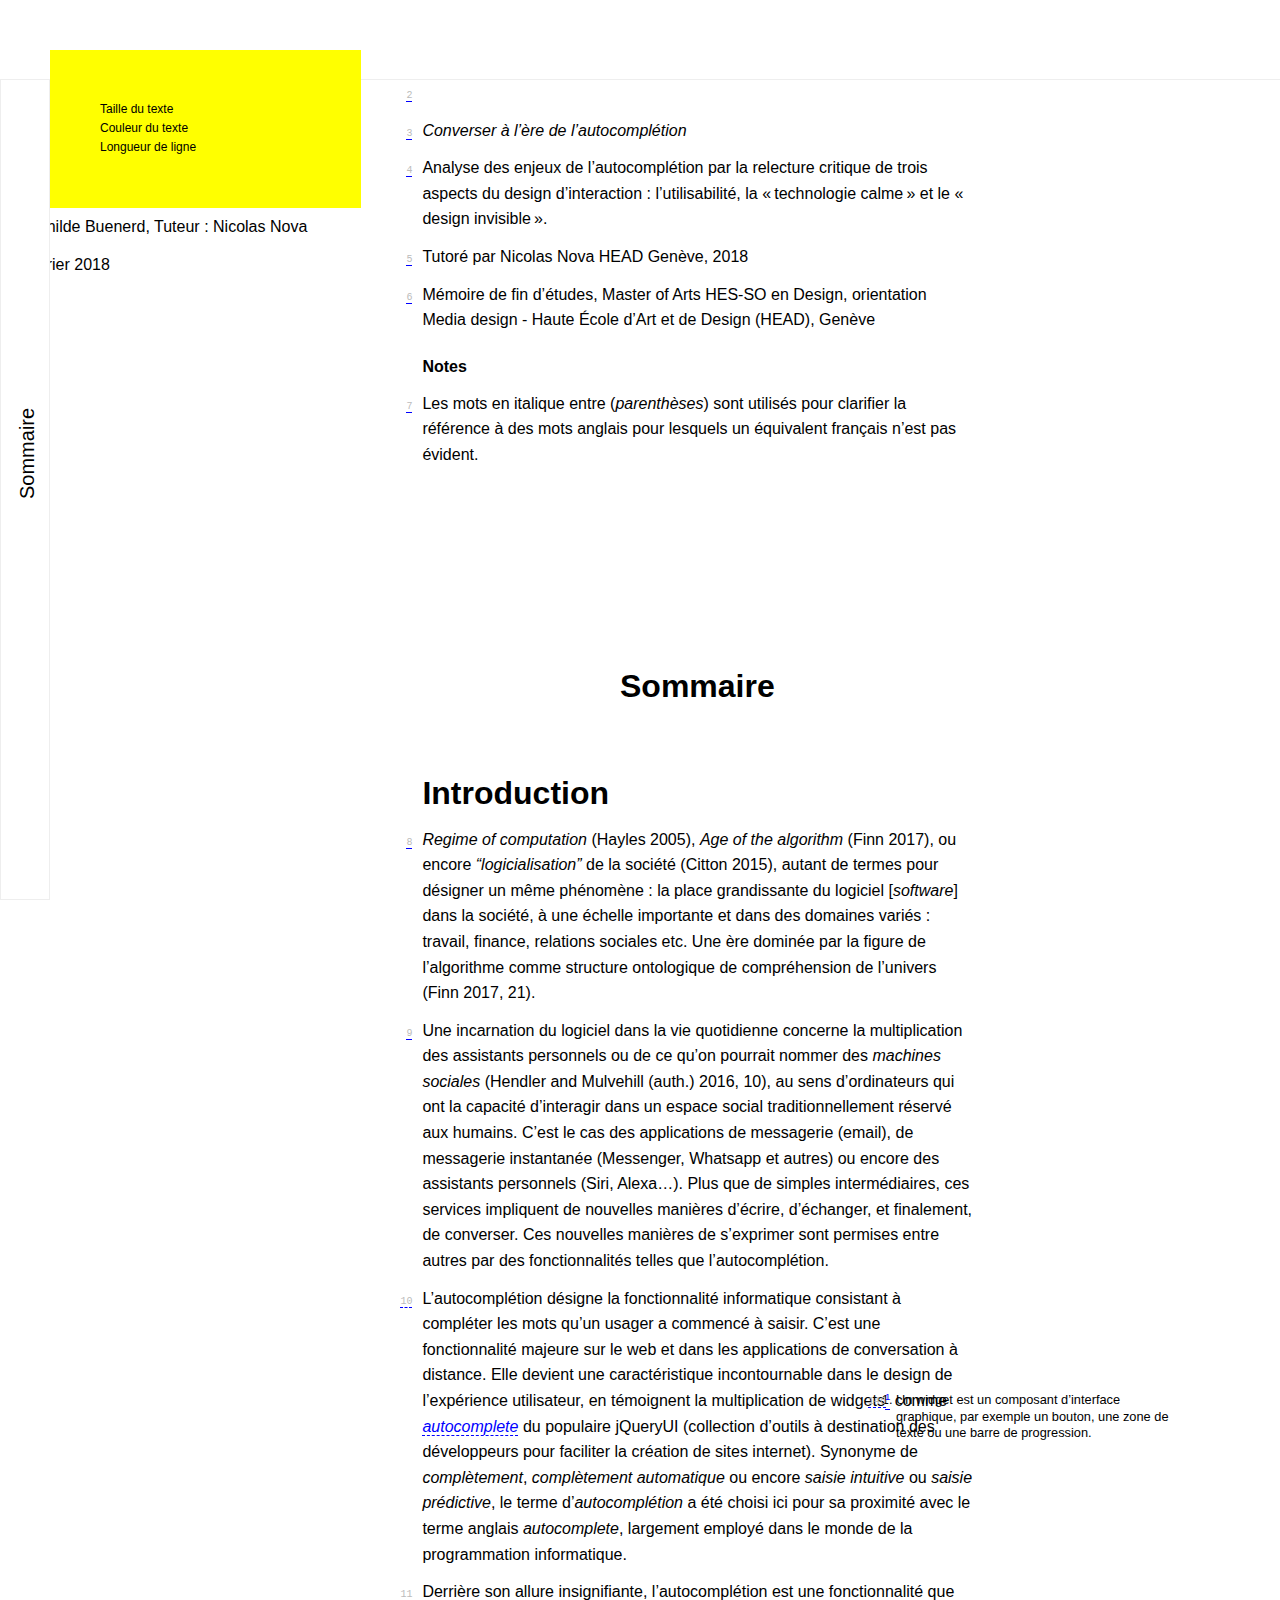
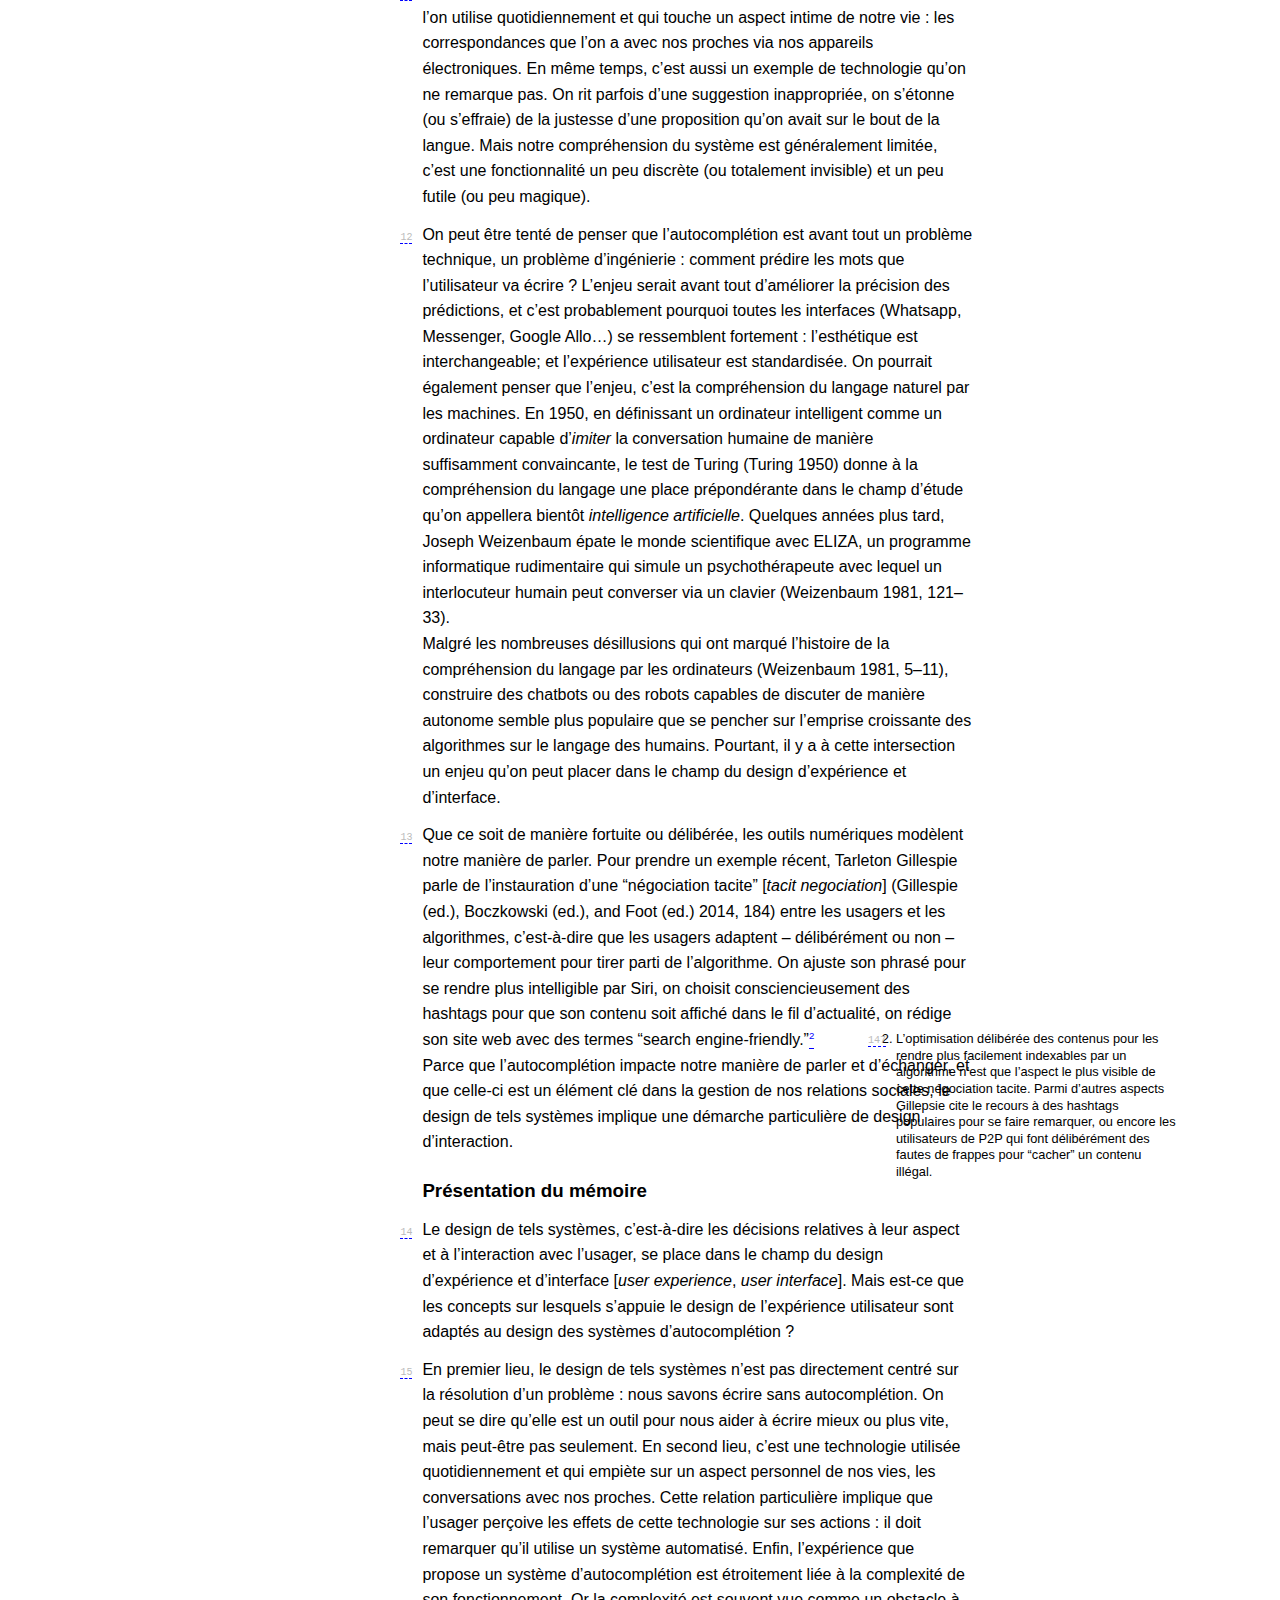
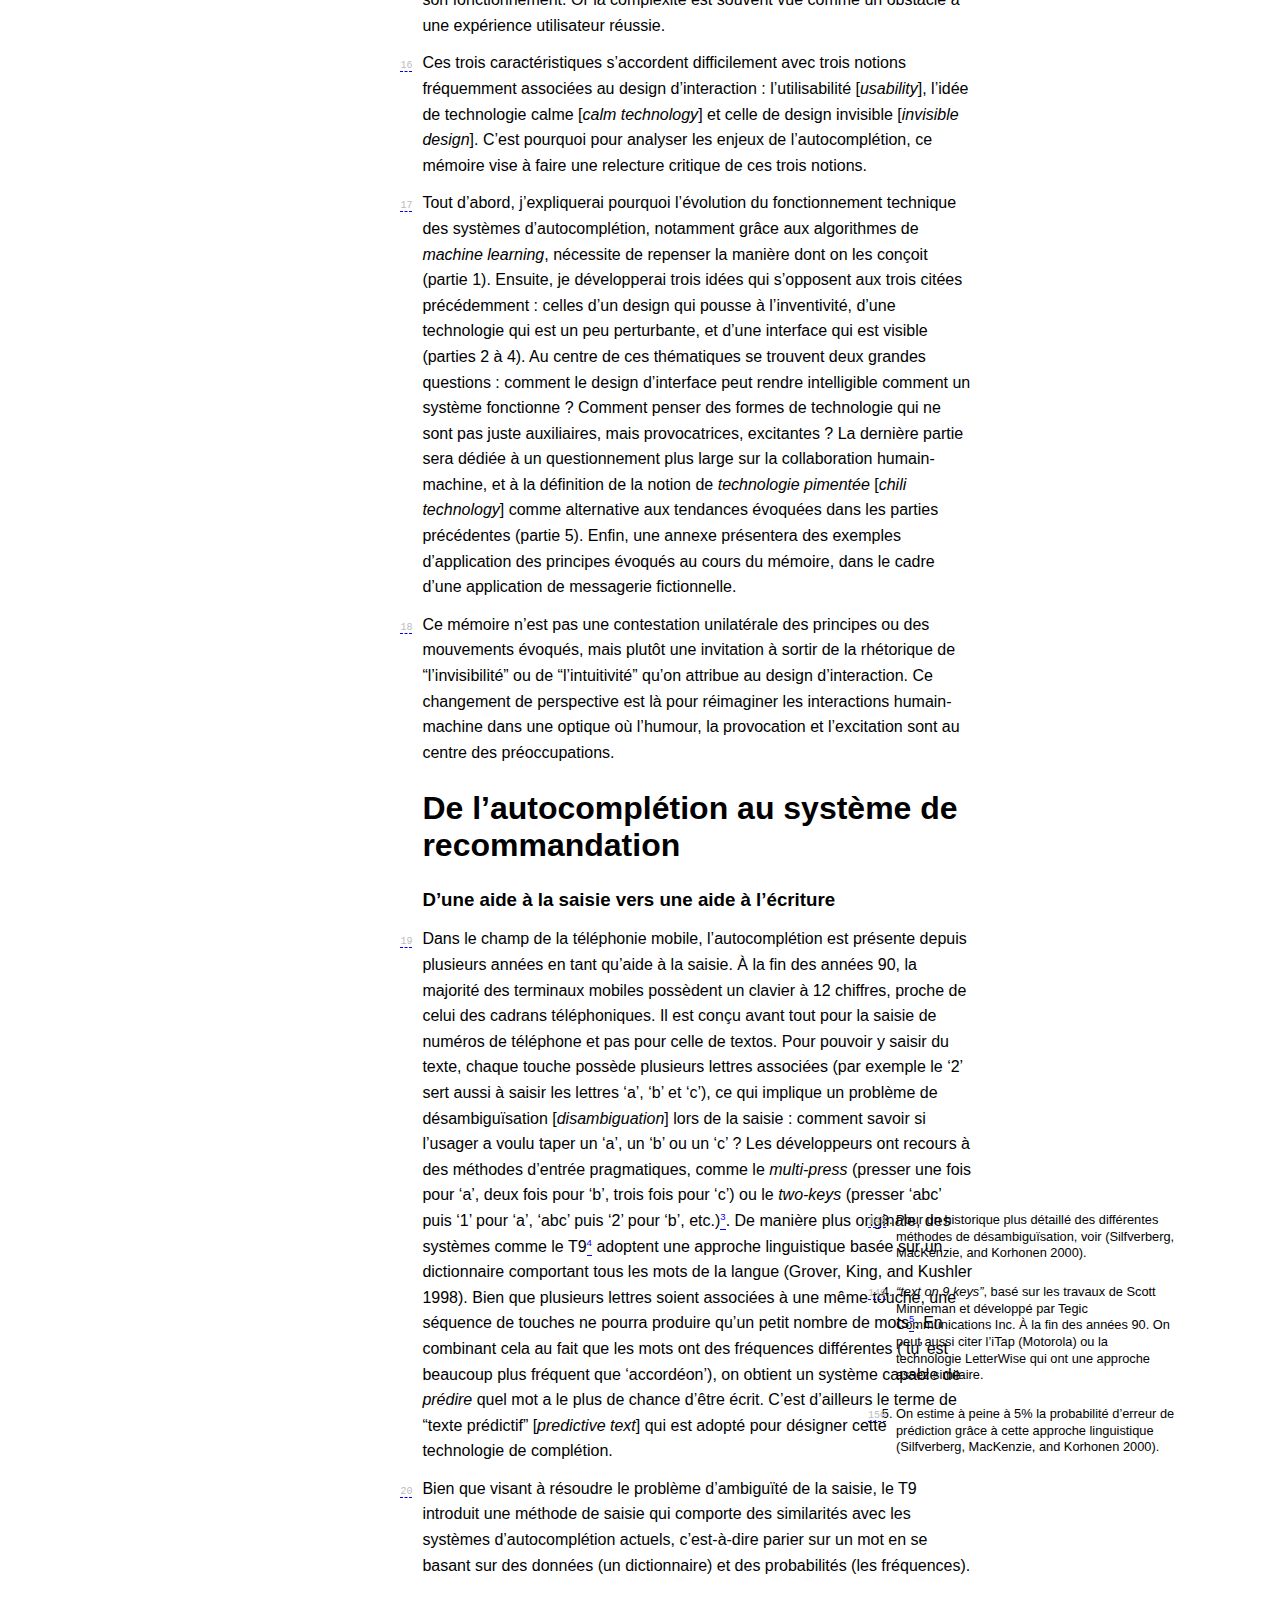
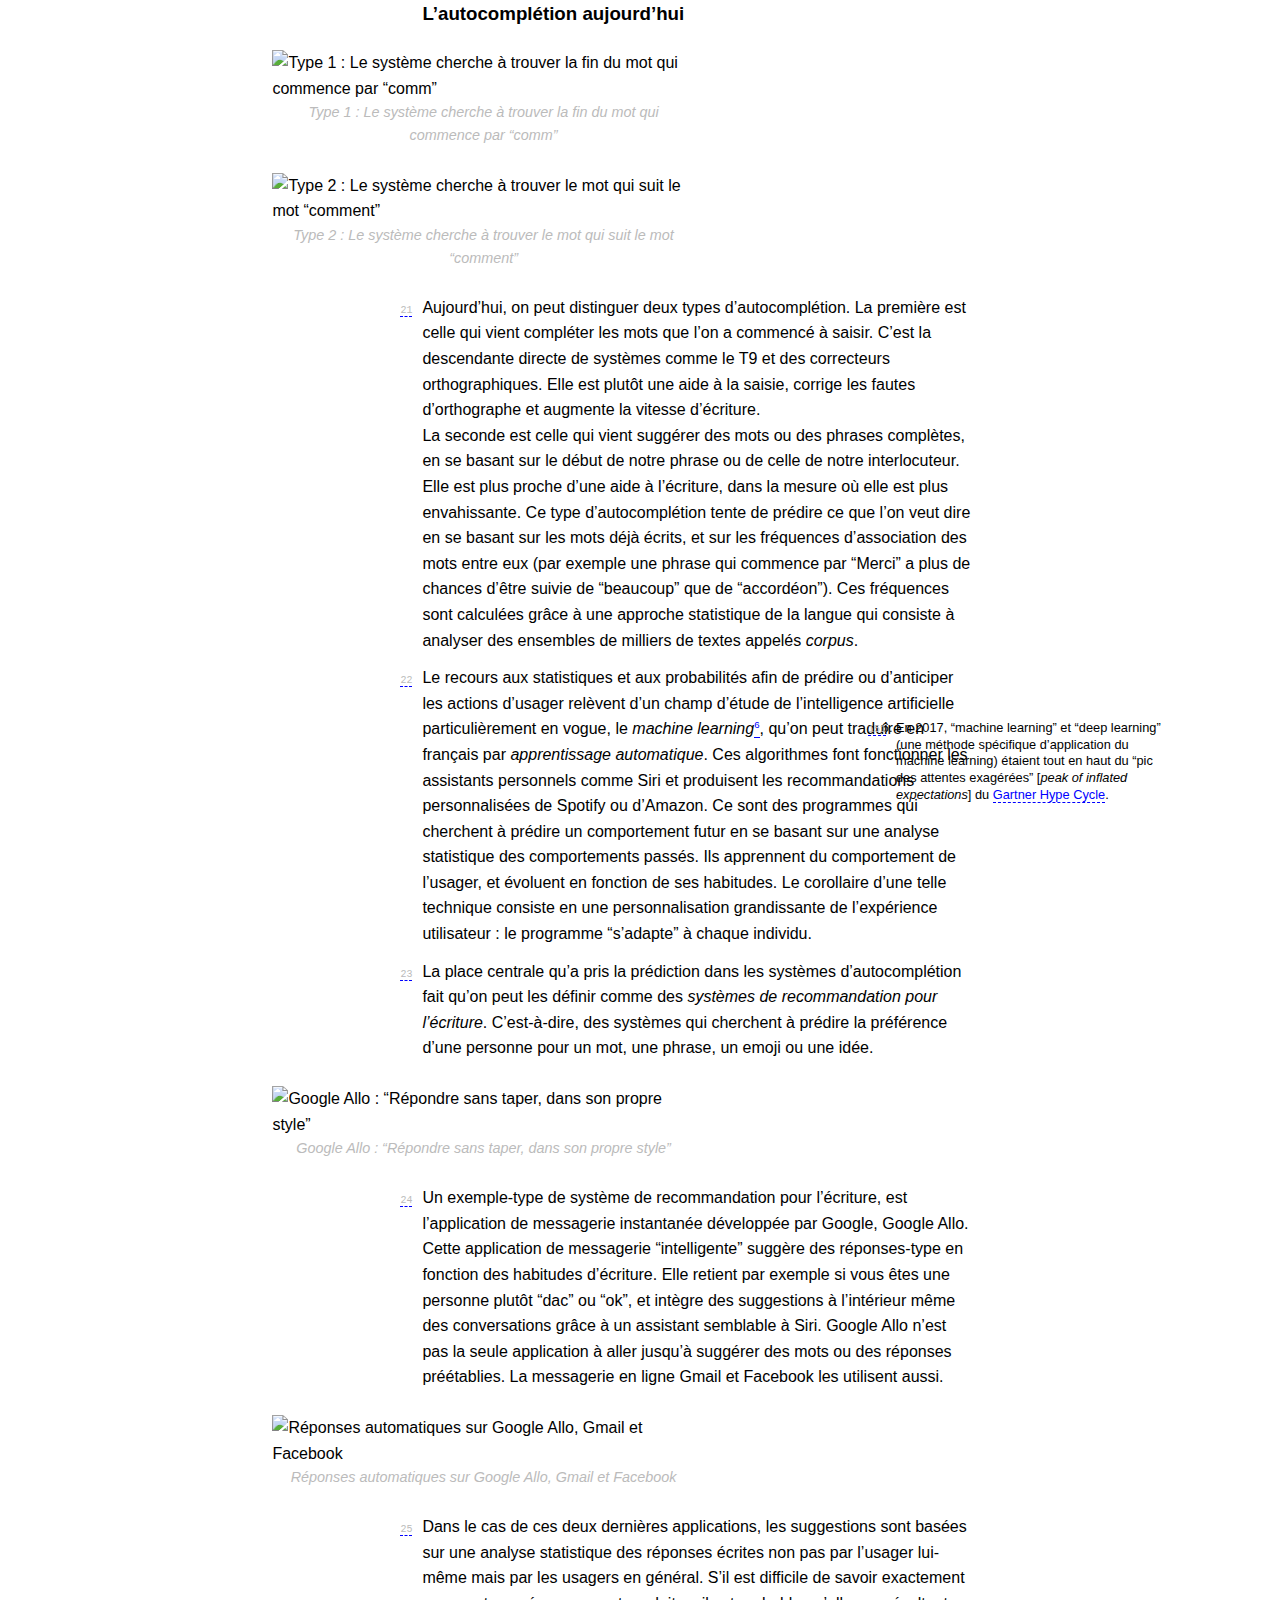
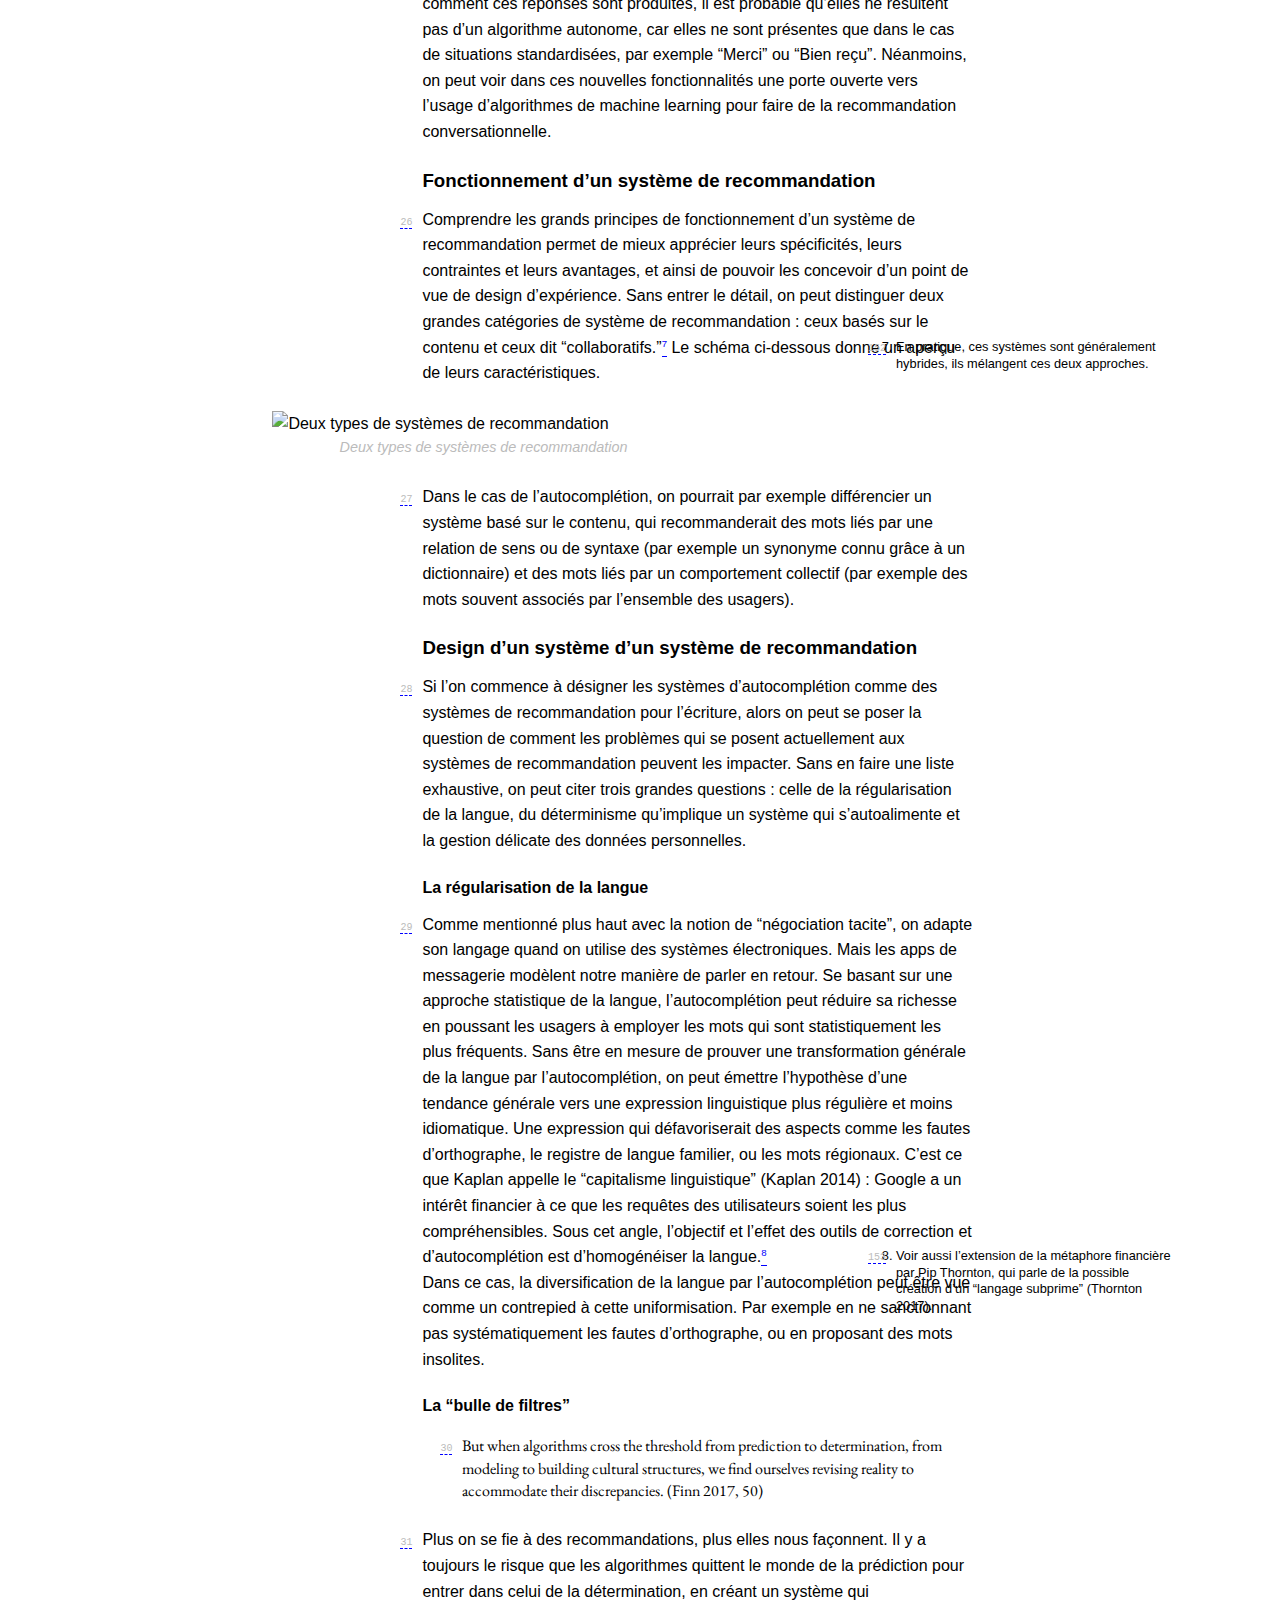
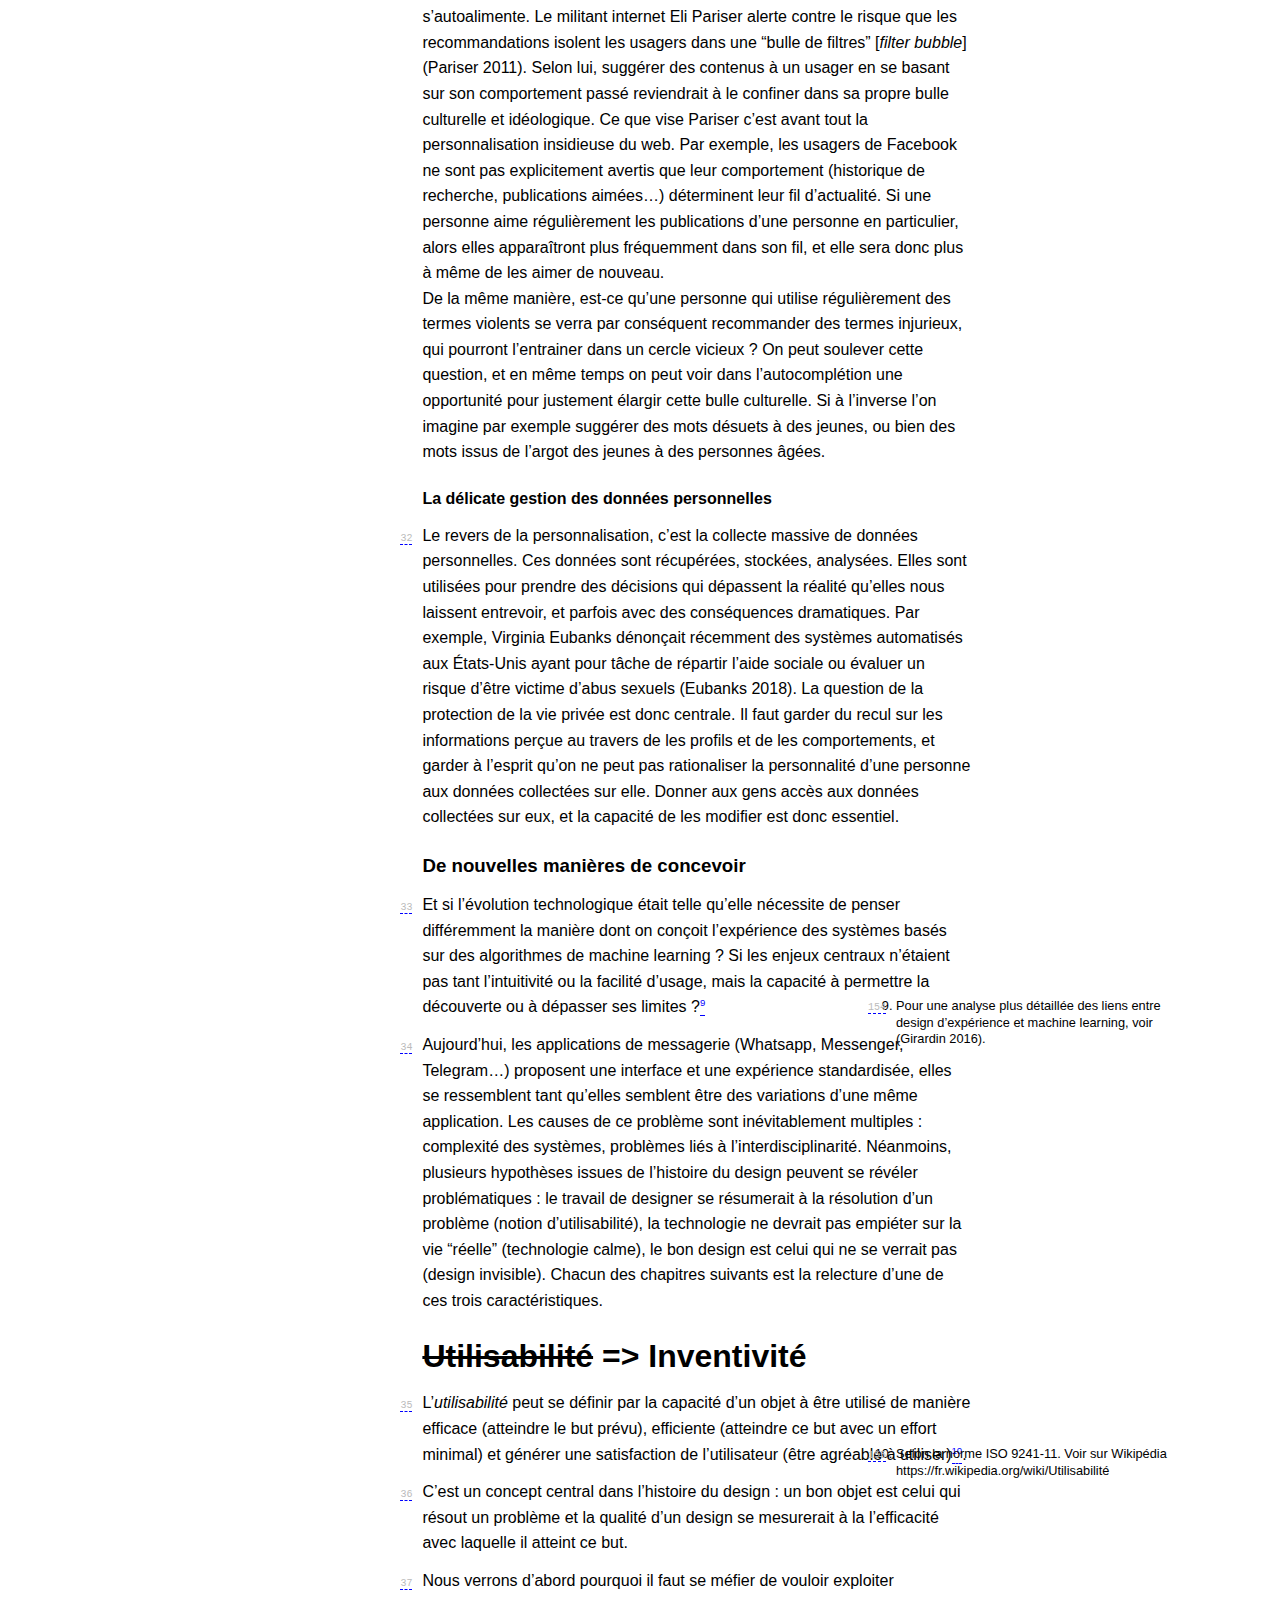
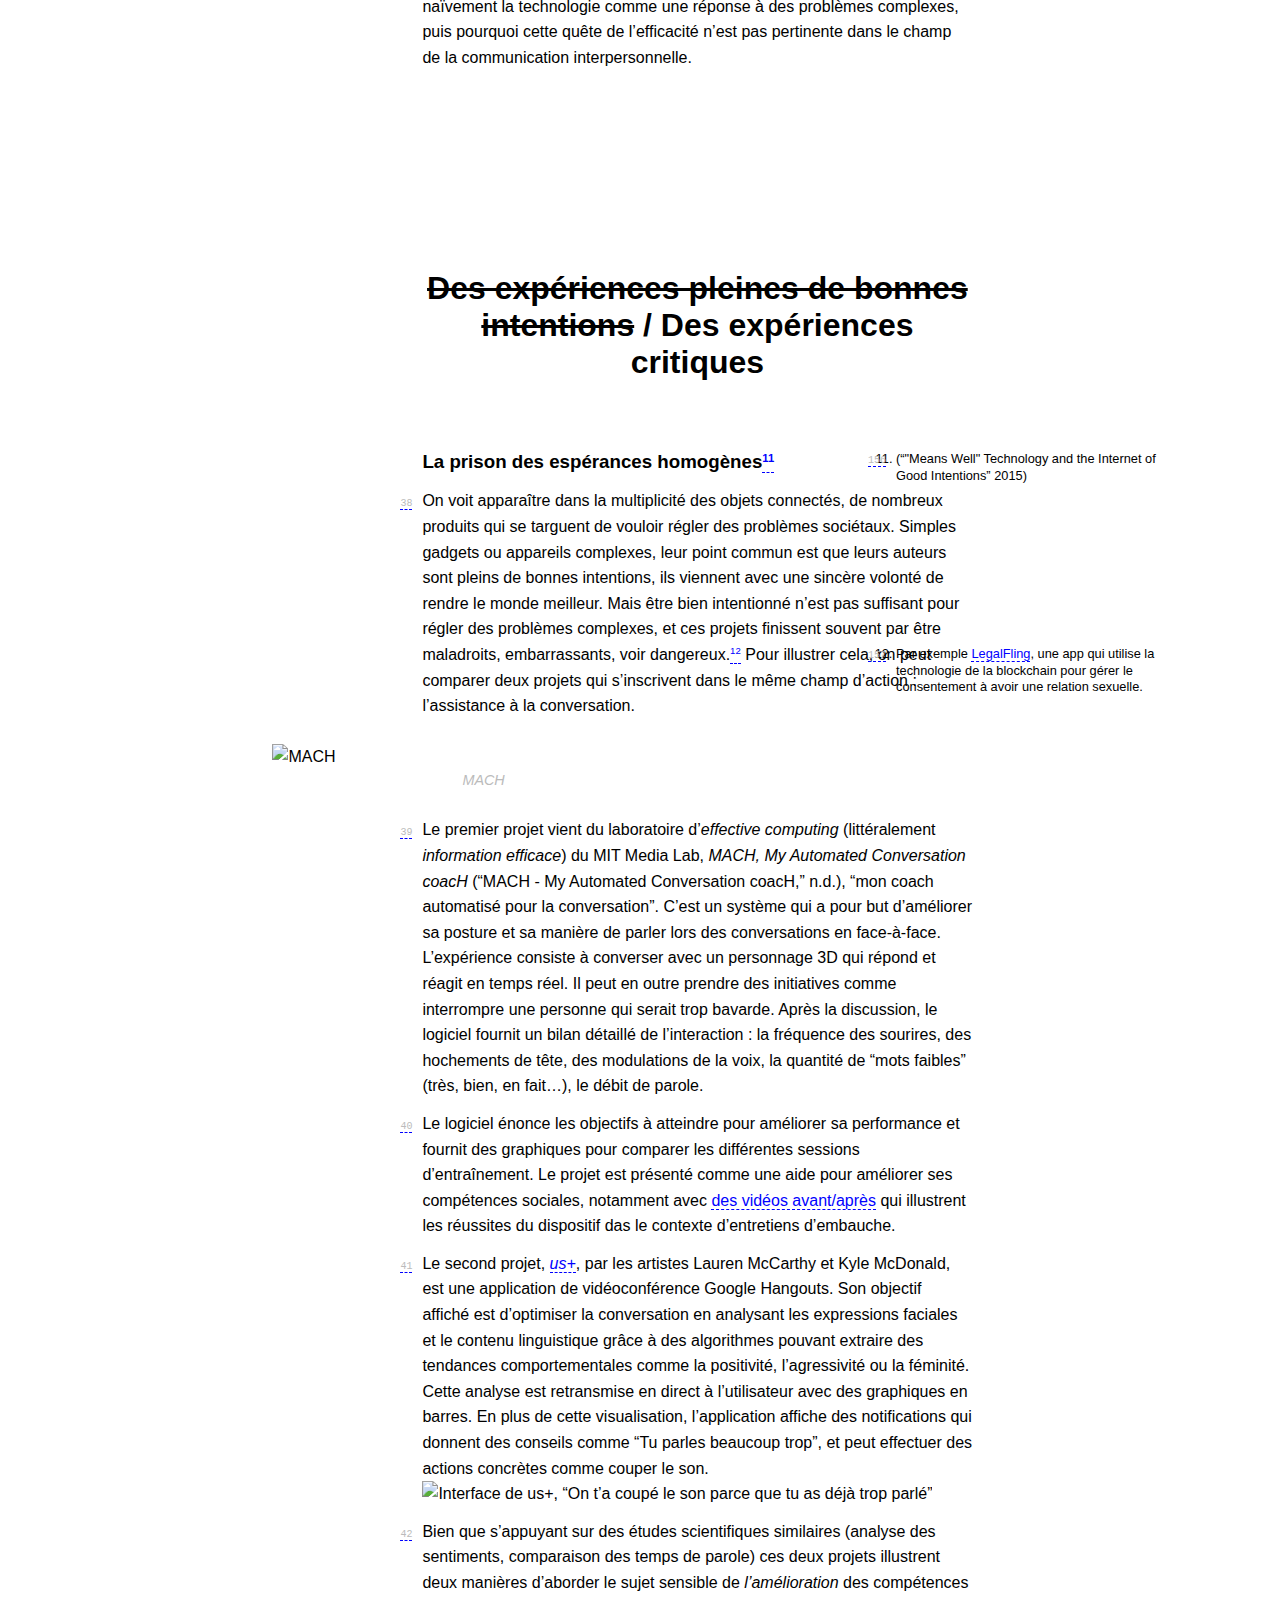
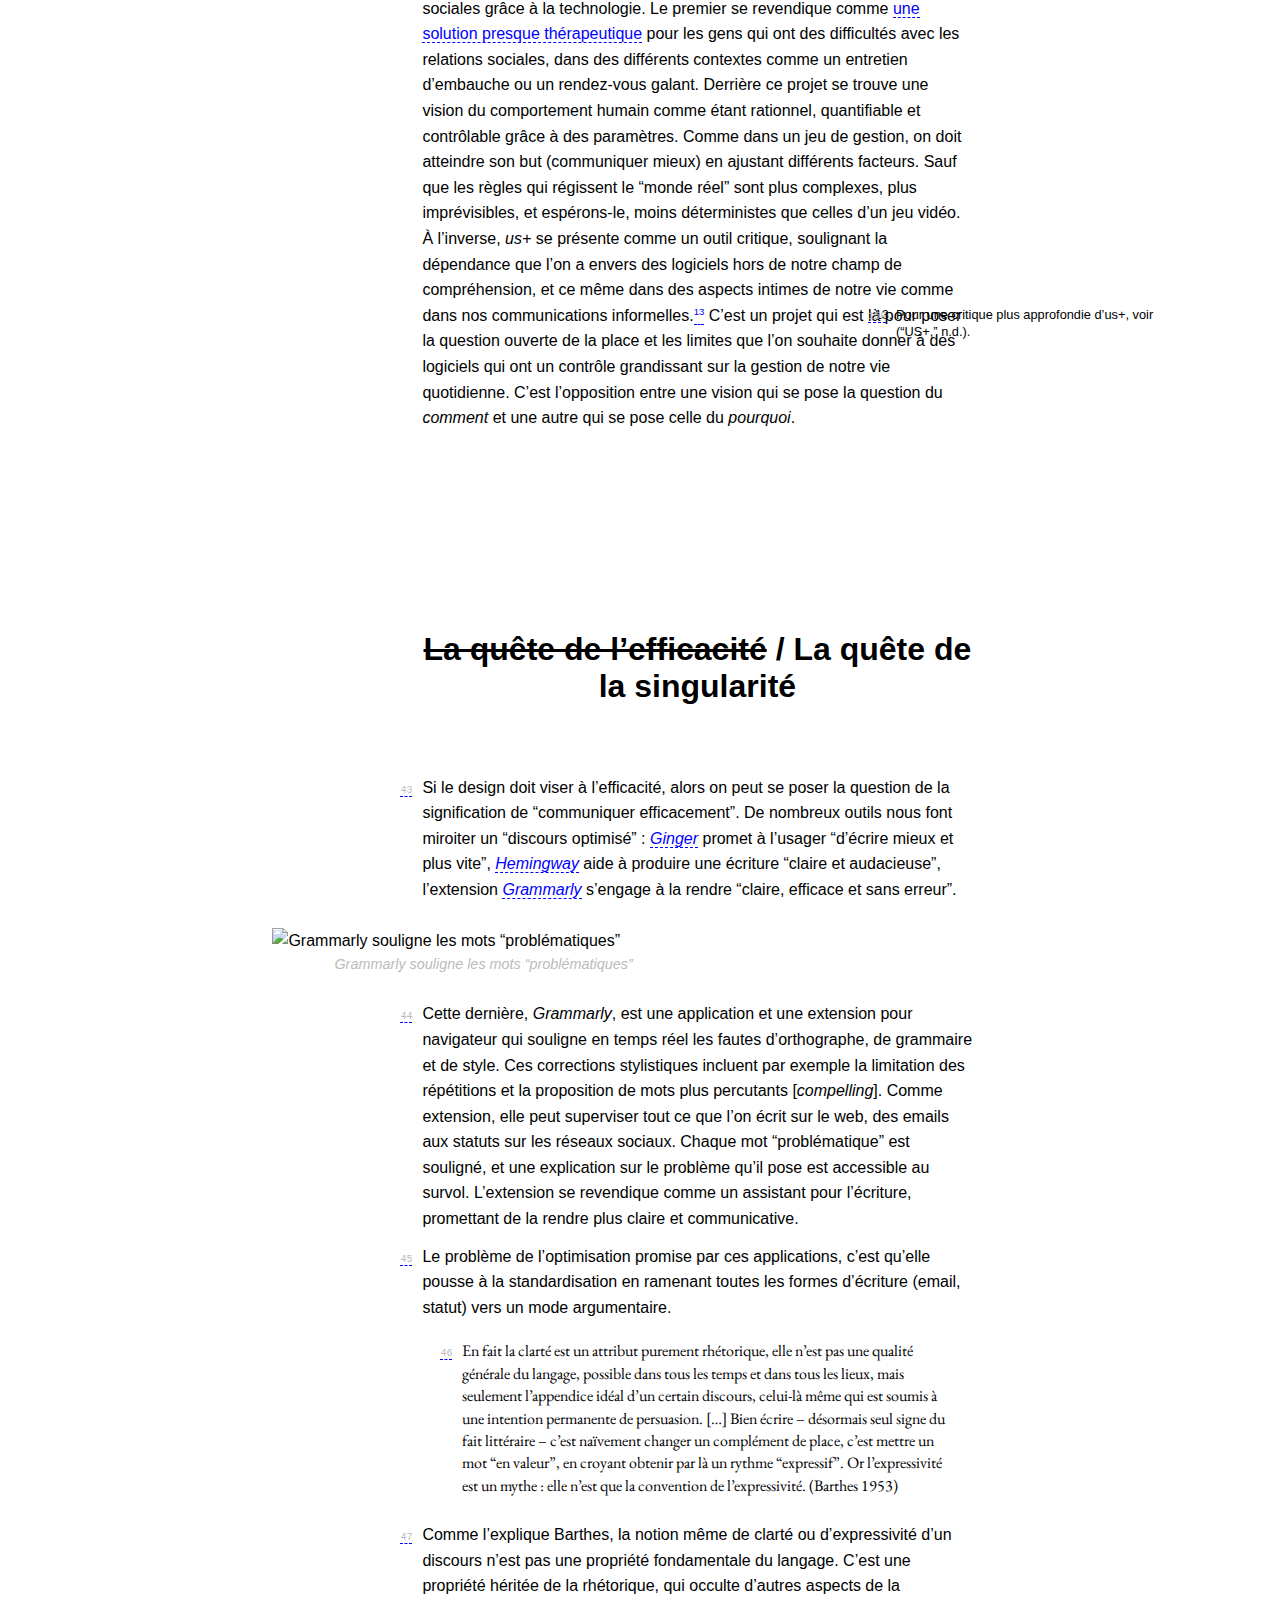
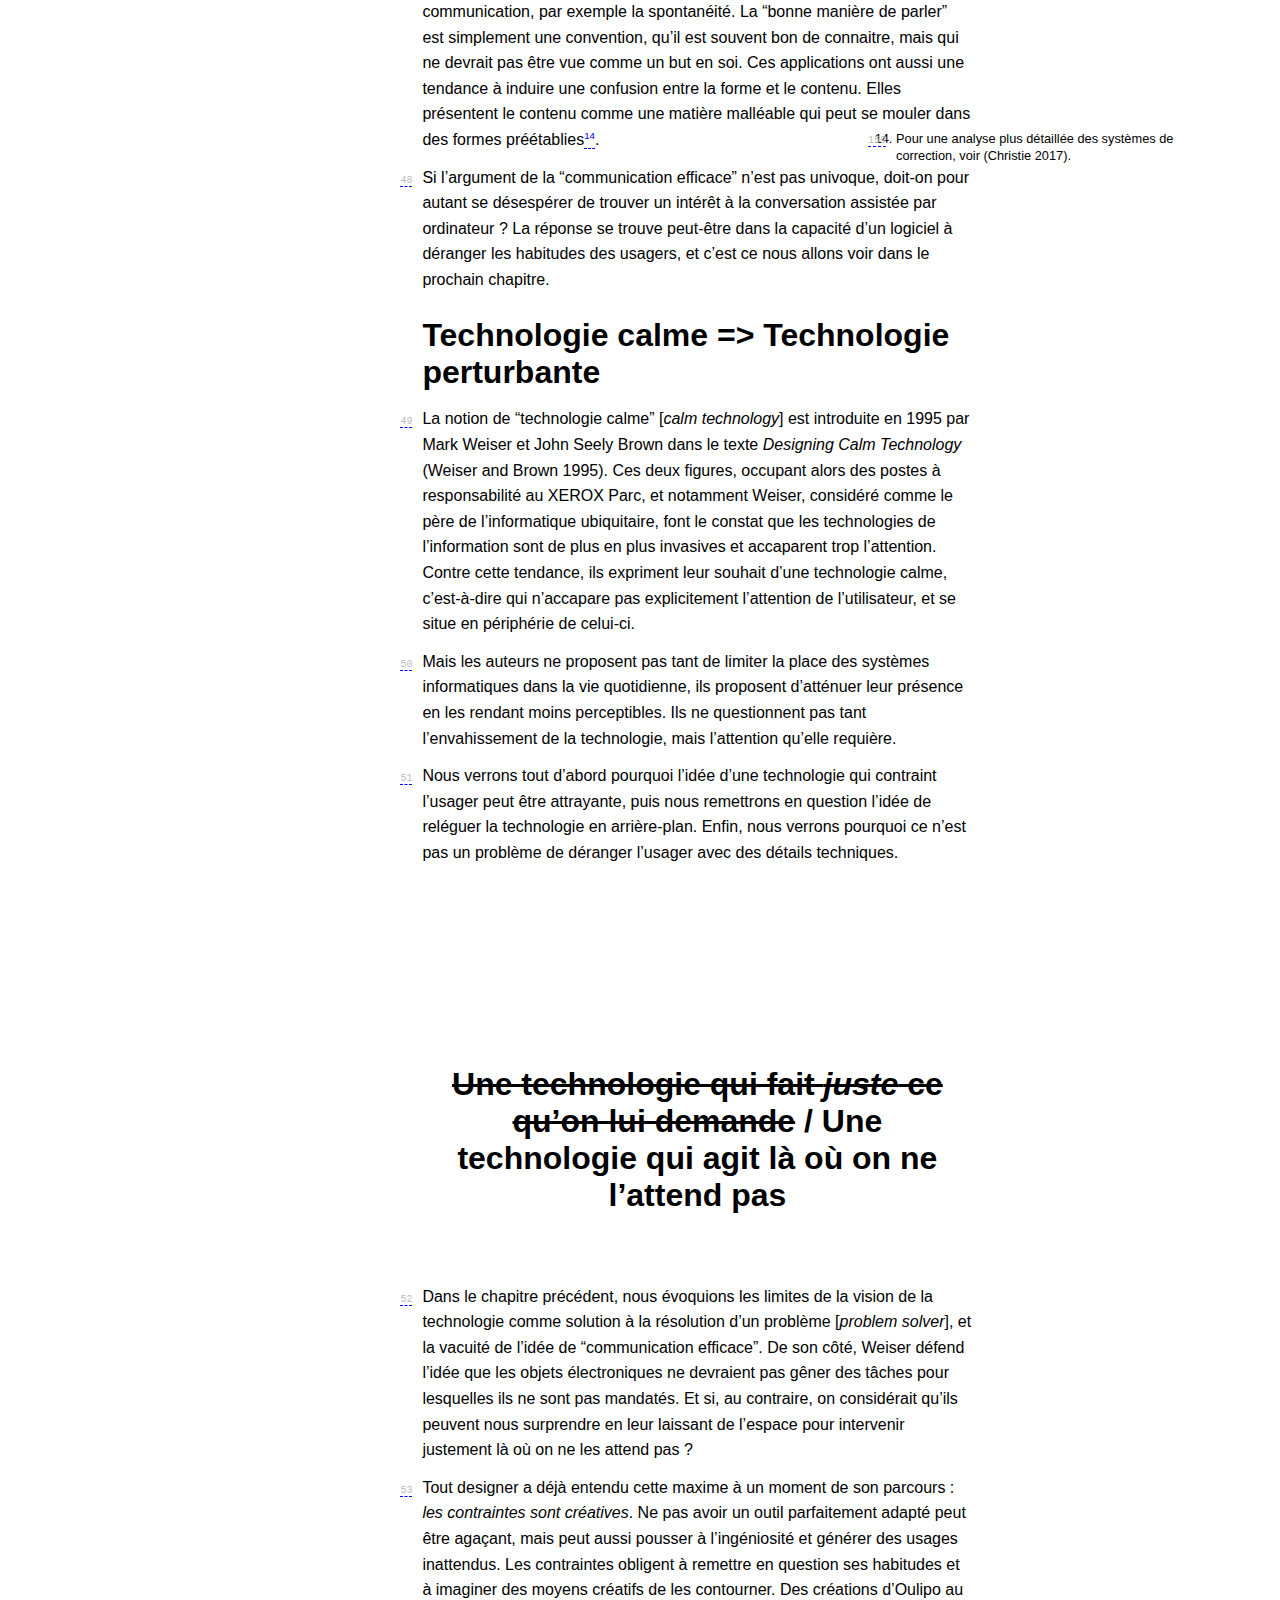
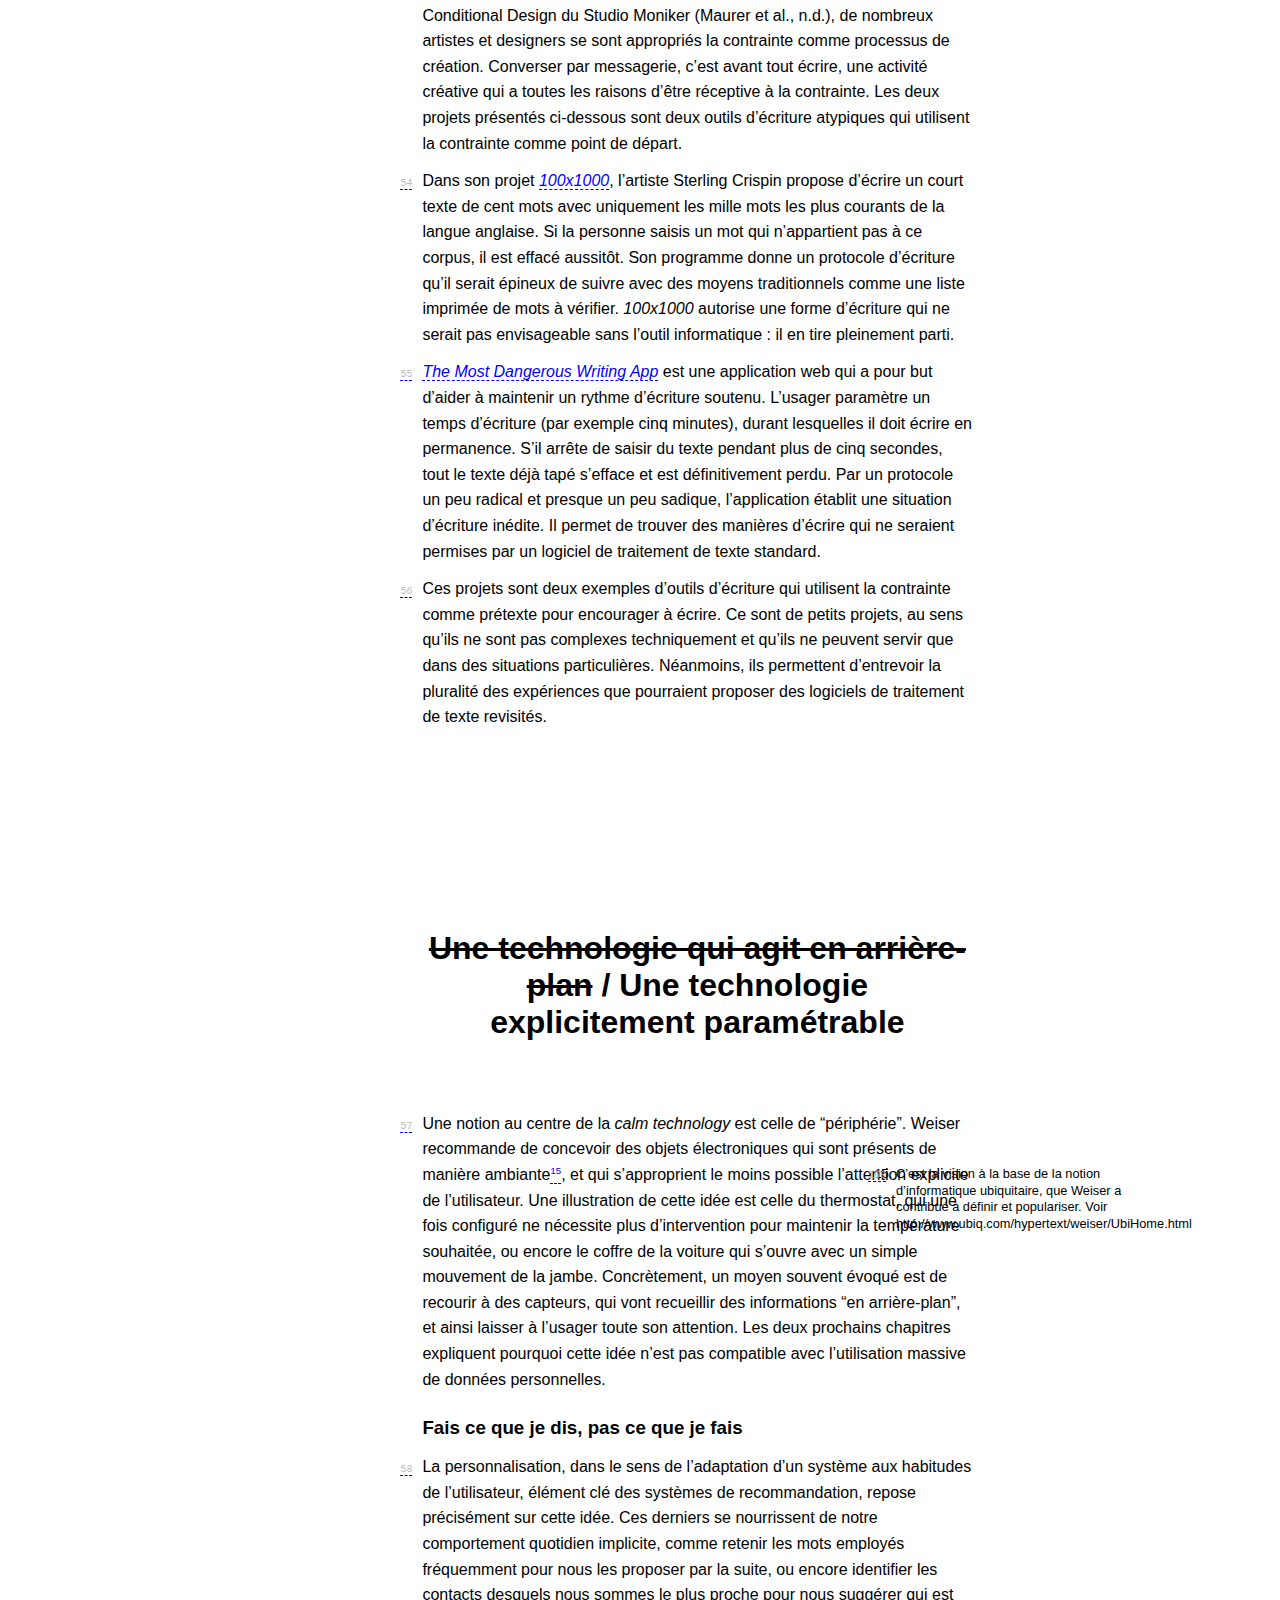
==== commit df7fc36f: "we can copy a link to the paragraph by clicking on the line number" ====
--- a/html/thesis.html
+++ b/html/thesis.html
@@ -95,7 +95,7 @@
 Parce que l’autocomplétion impacte notre manière de parler et d’échanger, et que celle-ci est un élément clé dans la gestion de nos relations sociales, le design de tels systèmes implique une démarche particulière de design d’interaction.</p>
 <h3 id="présentation-du-mémoire">Présentation du mémoire</h3>
 <p>Le design de tels systèmes, c’est-à-dire les décisions relatives à leur aspect et à l’interaction avec l’usager, se place dans le champ du design d’expérience et d’interface [<em>user experience</em>, <em>user interface</em>]. Mais est-ce que les concepts sur lesquels s’appuie le design de l’expérience utilisateur sont adaptés au design des systèmes d’autocomplétion ?</p>
-<p>En premier lieu, le design de tels systèmes n’est pas directement centrer sur la résolution d’un problème : nous savons écrire sans autocomplétion. On peut se dire qu’elle est un outil pour nous aider à écrire mieux ou plus vite, mais peut-être pas seulement. En second lieu, c’est une technologie utilisée quotidiennement et qui empiète sur un aspect personnel de nos vies, les conversations avec nos proches. Cette relation particulière implique que l’usager perçoive les effets de cette technologie sur ses actions : il doit remarquer qu’il utilise un système automatisé. Enfin, l’expérience que propose un système d’autocomplétion est étroitement liée à la complexité de son fonctionnement. Or la complexité est souvent vue comme un obstacle à une expérience utilisateur réussie.</p>
+<p>En premier lieu, le design de tels systèmes n’est pas directement centré sur la résolution d’un problème : nous savons écrire sans autocomplétion. On peut se dire qu’elle est un outil pour nous aider à écrire mieux ou plus vite, mais peut-être pas seulement. En second lieu, c’est une technologie utilisée quotidiennement et qui empiète sur un aspect personnel de nos vies, les conversations avec nos proches. Cette relation particulière implique que l’usager perçoive les effets de cette technologie sur ses actions : il doit remarquer qu’il utilise un système automatisé. Enfin, l’expérience que propose un système d’autocomplétion est étroitement liée à la complexité de son fonctionnement. Or la complexité est souvent vue comme un obstacle à une expérience utilisateur réussie.</p>
 <p>Ces trois caractéristiques s’accordent difficilement avec trois notions fréquemment associées au design d’interaction : l’utilisabilité [<em>usability</em>], l’idée de technologie calme [<em>calm technology</em>] et celle de design invisible [<em>invisible design</em>]. C’est pourquoi pour analyser les enjeux de l’autocomplétion, ce mémoire vise à faire une relecture critique de ces trois notions.</p>
 <p>Tout d’abord, j’expliquerai pourquoi l’évolution du fonctionnement technique des systèmes d’autocomplétion, notamment grâce aux algorithmes de <em>machine learning</em>, nécessite de repenser la manière dont on les conçoit (partie 1). Ensuite, je développerai trois idées qui s’opposent aux trois citées précédemment : celles d’un design qui pousse à l’inventivité, d’une technologie qui est un peu perturbante, et d’une interface qui est visible (parties 2 à 4). Au centre de ces thématiques se trouvent deux grandes questions : comment le design d’interface peut rendre intelligible comment un système fonctionne ? Comment penser des formes de technologie qui ne sont pas juste auxiliaires, mais provocatrices, excitantes ? La dernière partie sera dédiée à un questionnement plus large sur la collaboration humain-machine, et à la définition de la notion de <em>technologie pimentée</em> [<em>chili technology</em>] comme alternative aux tendances évoquées dans les parties précédentes (partie 5). Enfin, une annexe présentera des exemples d’application des principes évoqués au cours du mémoire, dans le cadre d’une application de messagerie fictionnelle.</p>
 <p>Ce mémoire n’est pas une contestation unilatérale des principes ou des mouvements évoqués, mais plutôt une invitation à sortir de la rhétorique de “l’invisibilité” ou de “l’intuitivité” qu’on attribue au design d’interaction. Ce changement de perspective est là pour réimaginer les interactions humain-machine dans une optique où l’humour, la provocation et l’excitation sont au centre des préoccupations.</p>
@@ -134,7 +134,7 @@
 <h3 id="design-dun-système-dun-système-de-recommandation">Design d’un système d’un système de recommandation</h3>
 <p>Si l’on commence à désigner les systèmes d’autocomplétion comme des systèmes de recommandation pour l’écriture, alors on peut se poser la question de comment les problèmes qui se posent actuellement aux systèmes de recommandation peuvent les impacter. Sans en faire une liste exhaustive, on peut citer trois grandes questions : celle de la régularisation de la langue, du déterminisme qu’implique un système qui s’autoalimente et la gestion délicate des données personnelles.</p>
 <h4 id="la-régularisation-de-la-langue">La régularisation de la langue</h4>
-<p>Comme mentionné plus haut avec la notion de “négociation tacite”, on adapte son langage quand on utilise des systèmes électroniques. Mais les apps de messagerie modèlent notre manière de parler en retour. Se basant sur une approche statistique de la langue, l’autocomplétion peut réduire sa richesse en poussant les usagers à employer les mots qui sont statistiquement les plus fréquents. Sans être en mesure de prouver une transformation générale de la langue par l’autocomplétion, on peut émettre l’hypothèse d’une tendance générale vers une expression linguistique plus régulière et moins idiomatique. Une expression qui défavoriserait des aspects comme les fautes d’orthographe, le registre de langue familier, ou les mots régionaux. C’est que Kaplan appelle le “capitalisme linguistique” <span class="citation" data-cites="Kaplan2014">(Kaplan 2014)</span> : Google a un intérêt financier à ce que les requêtes des utilisateurs soient les plus compréhensibles. Sous cet angle, l’objectif et l’effet des outils de correction et d’autocomplétion est d’homogénéiser la langue.<a href="#fn8" class="footnote-ref" id="fnref8"><sup>8</sup></a><br />
+<p>Comme mentionné plus haut avec la notion de “négociation tacite”, on adapte son langage quand on utilise des systèmes électroniques. Mais les apps de messagerie modèlent notre manière de parler en retour. Se basant sur une approche statistique de la langue, l’autocomplétion peut réduire sa richesse en poussant les usagers à employer les mots qui sont statistiquement les plus fréquents. Sans être en mesure de prouver une transformation générale de la langue par l’autocomplétion, on peut émettre l’hypothèse d’une tendance générale vers une expression linguistique plus régulière et moins idiomatique. Une expression qui défavoriserait des aspects comme les fautes d’orthographe, le registre de langue familier, ou les mots régionaux. C’est ce que Kaplan appelle le “capitalisme linguistique” <span class="citation" data-cites="Kaplan2014">(Kaplan 2014)</span> : Google a un intérêt financier à ce que les requêtes des utilisateurs soient les plus compréhensibles. Sous cet angle, l’objectif et l’effet des outils de correction et d’autocomplétion est d’homogénéiser la langue.<a href="#fn8" class="footnote-ref" id="fnref8"><sup>8</sup></a><br />
 Dans ce cas, la diversification de la langue par l’autocomplétion peut être vue comme un contrepied à cette uniformisation. Par exemple en ne sanctionnant pas systématiquement les fautes d’orthographe, ou en proposant des mots insolites.</p>
 <h4 id="la-bulle-de-filtres">La “bulle de filtres”</h4>
 <blockquote>
@@ -492,6 +492,7 @@
 <script src="js/sidenotes.js"></script>
 <script src="js/table-of-content.js"></script>
 <script src="js/heading.js"></script>
+<script src="js/numbering.js"></script>
 
 </body>
 </html>
--- a/html/style.css
+++ b/html/style.css
@@ -89,6 +89,16 @@
   margin-bottom: 12px;
 }
 
+.paragraph-number {
+  color: #bbb;
+  font-family: monospace;
+  position: relative;
+  /*left: -20px;*/
+  /*margin-right: -12px;*/
+  font-size: 10px;
+  justify-content: space-between;
+}
+
 figure {
   margin-left: -150px;
   margin-top:25px;
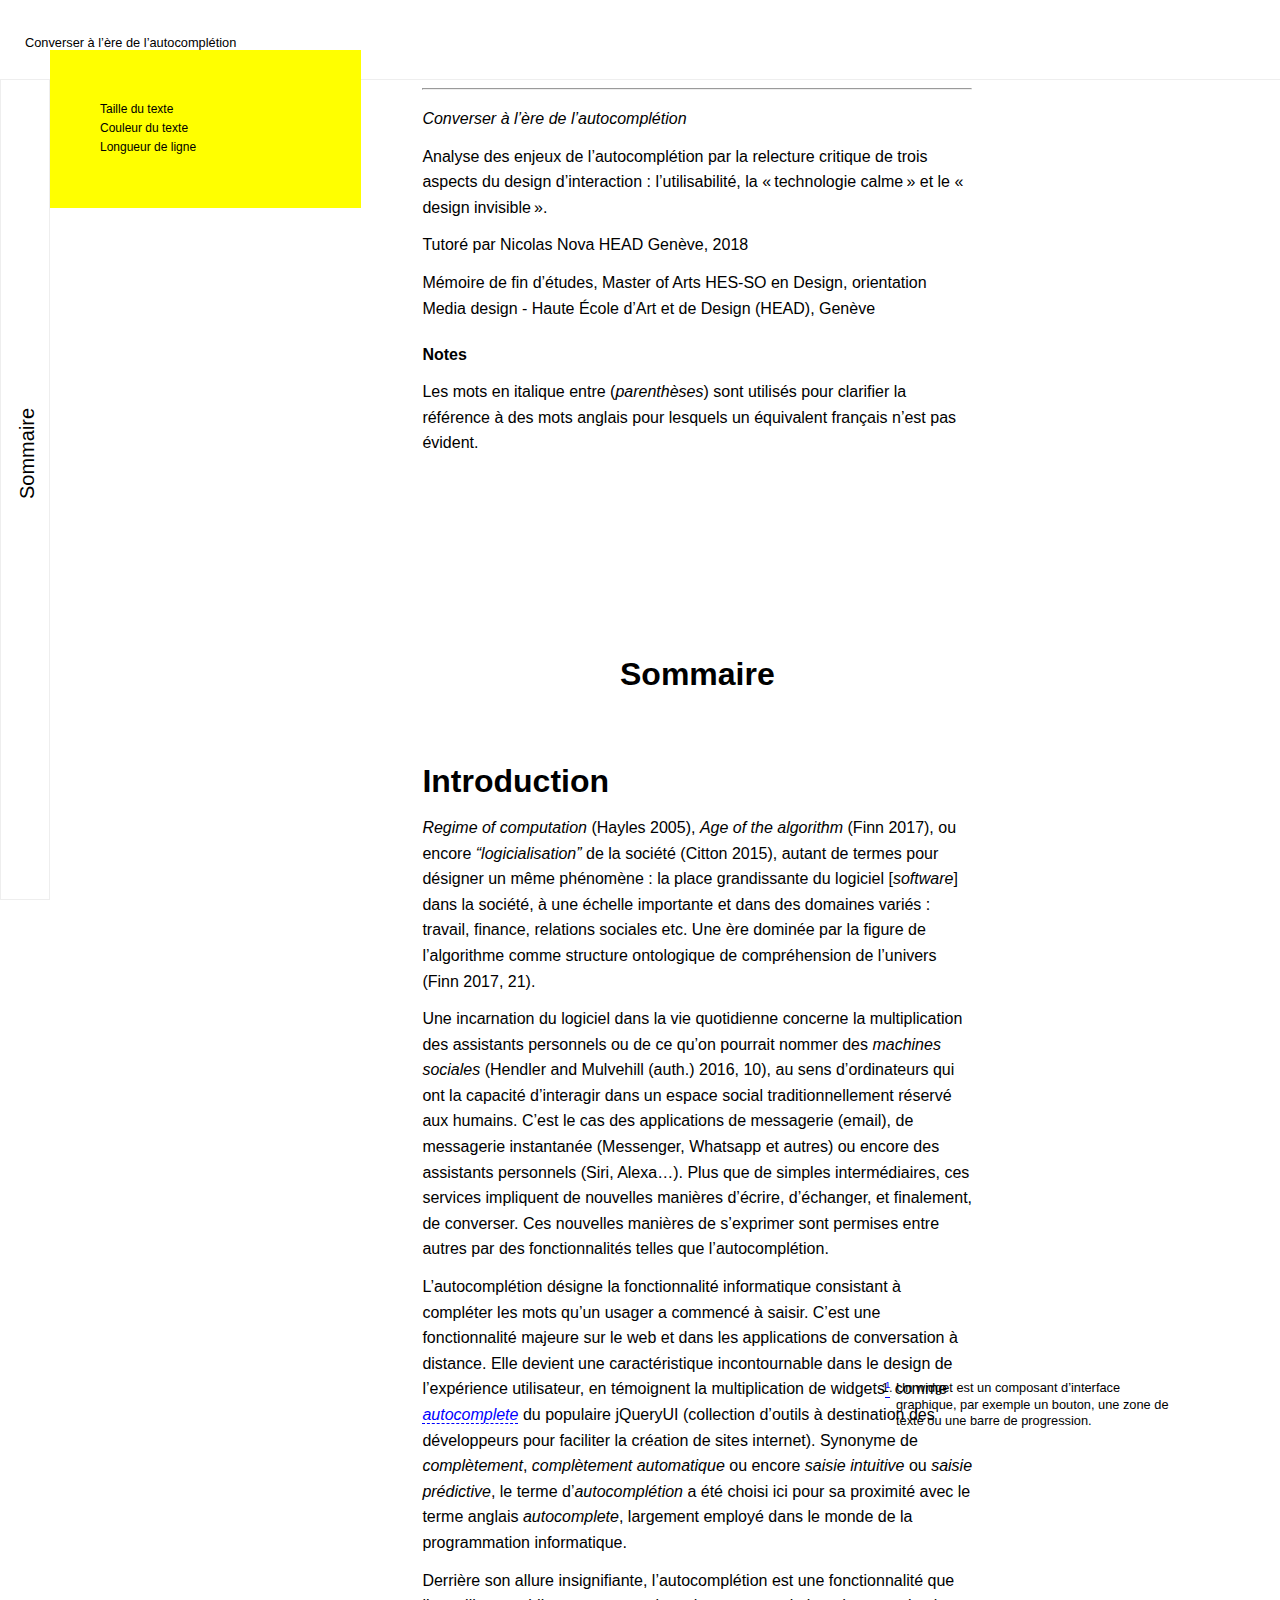
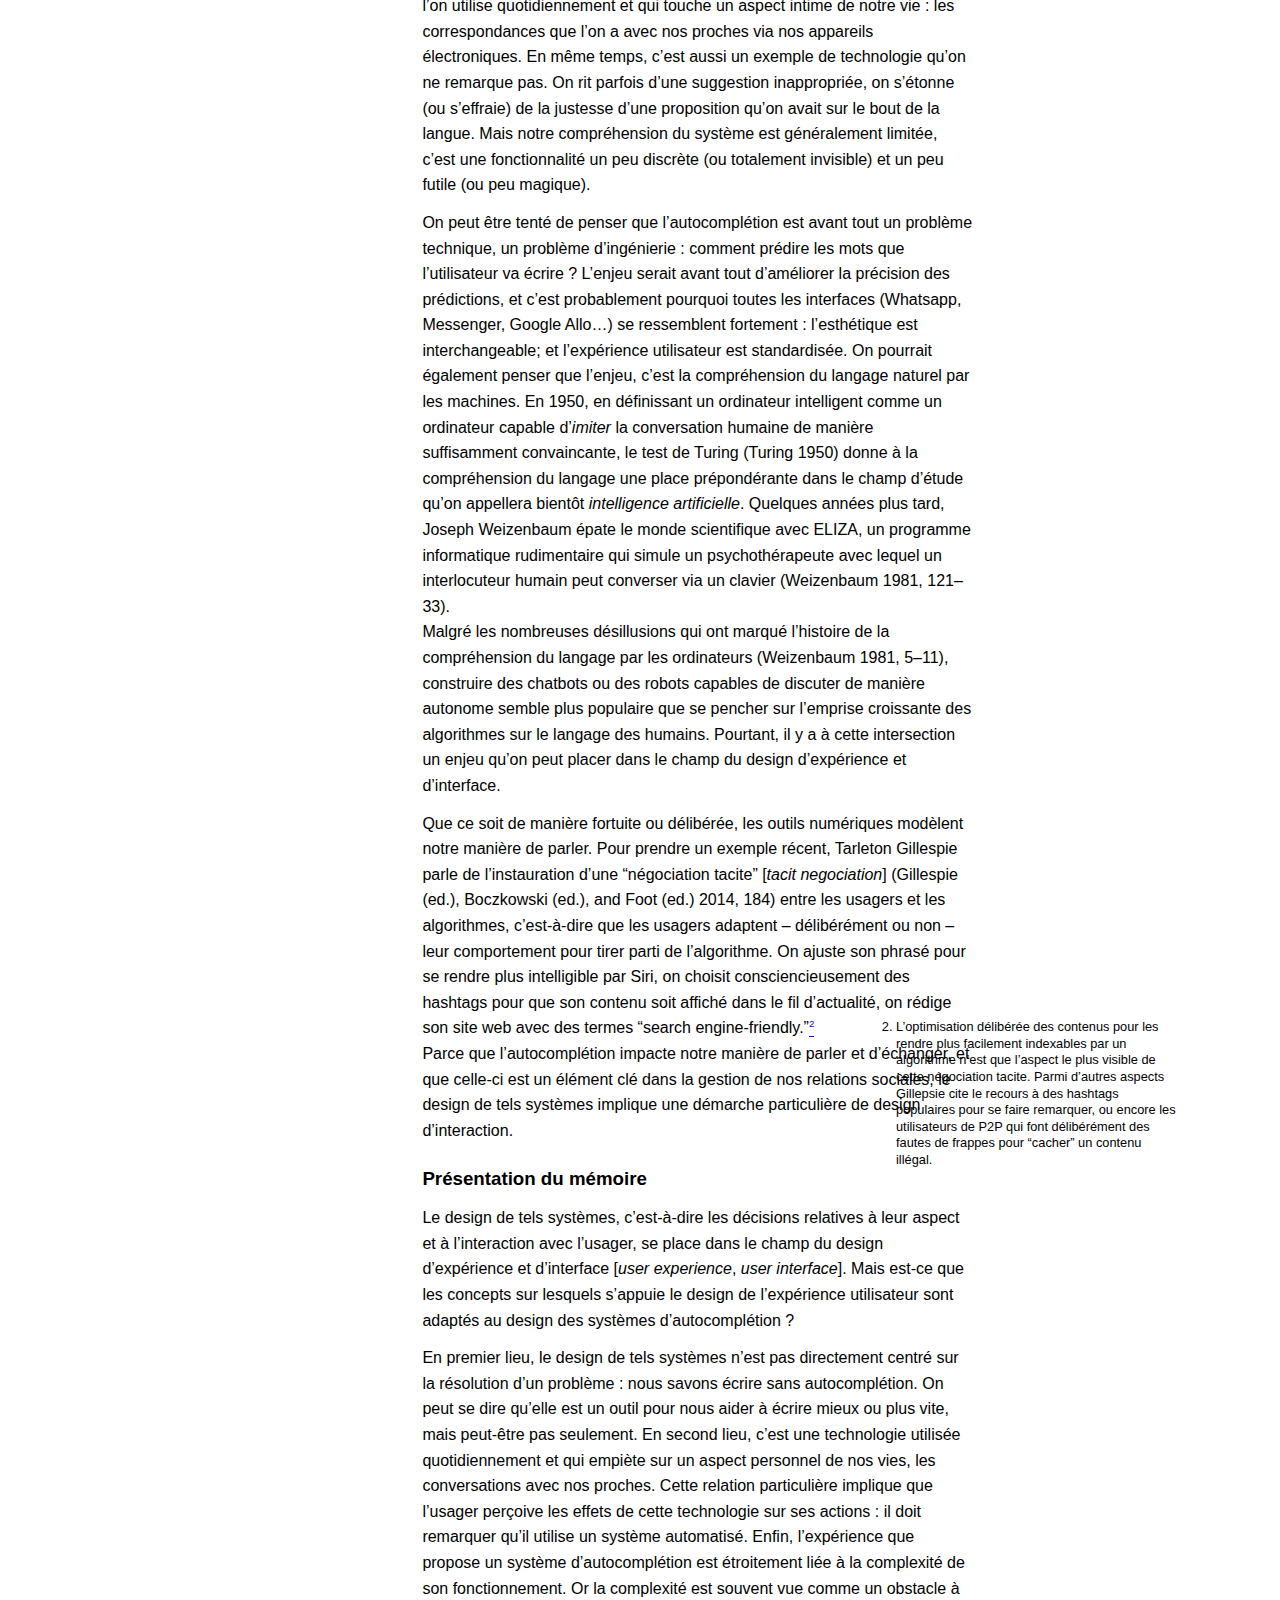
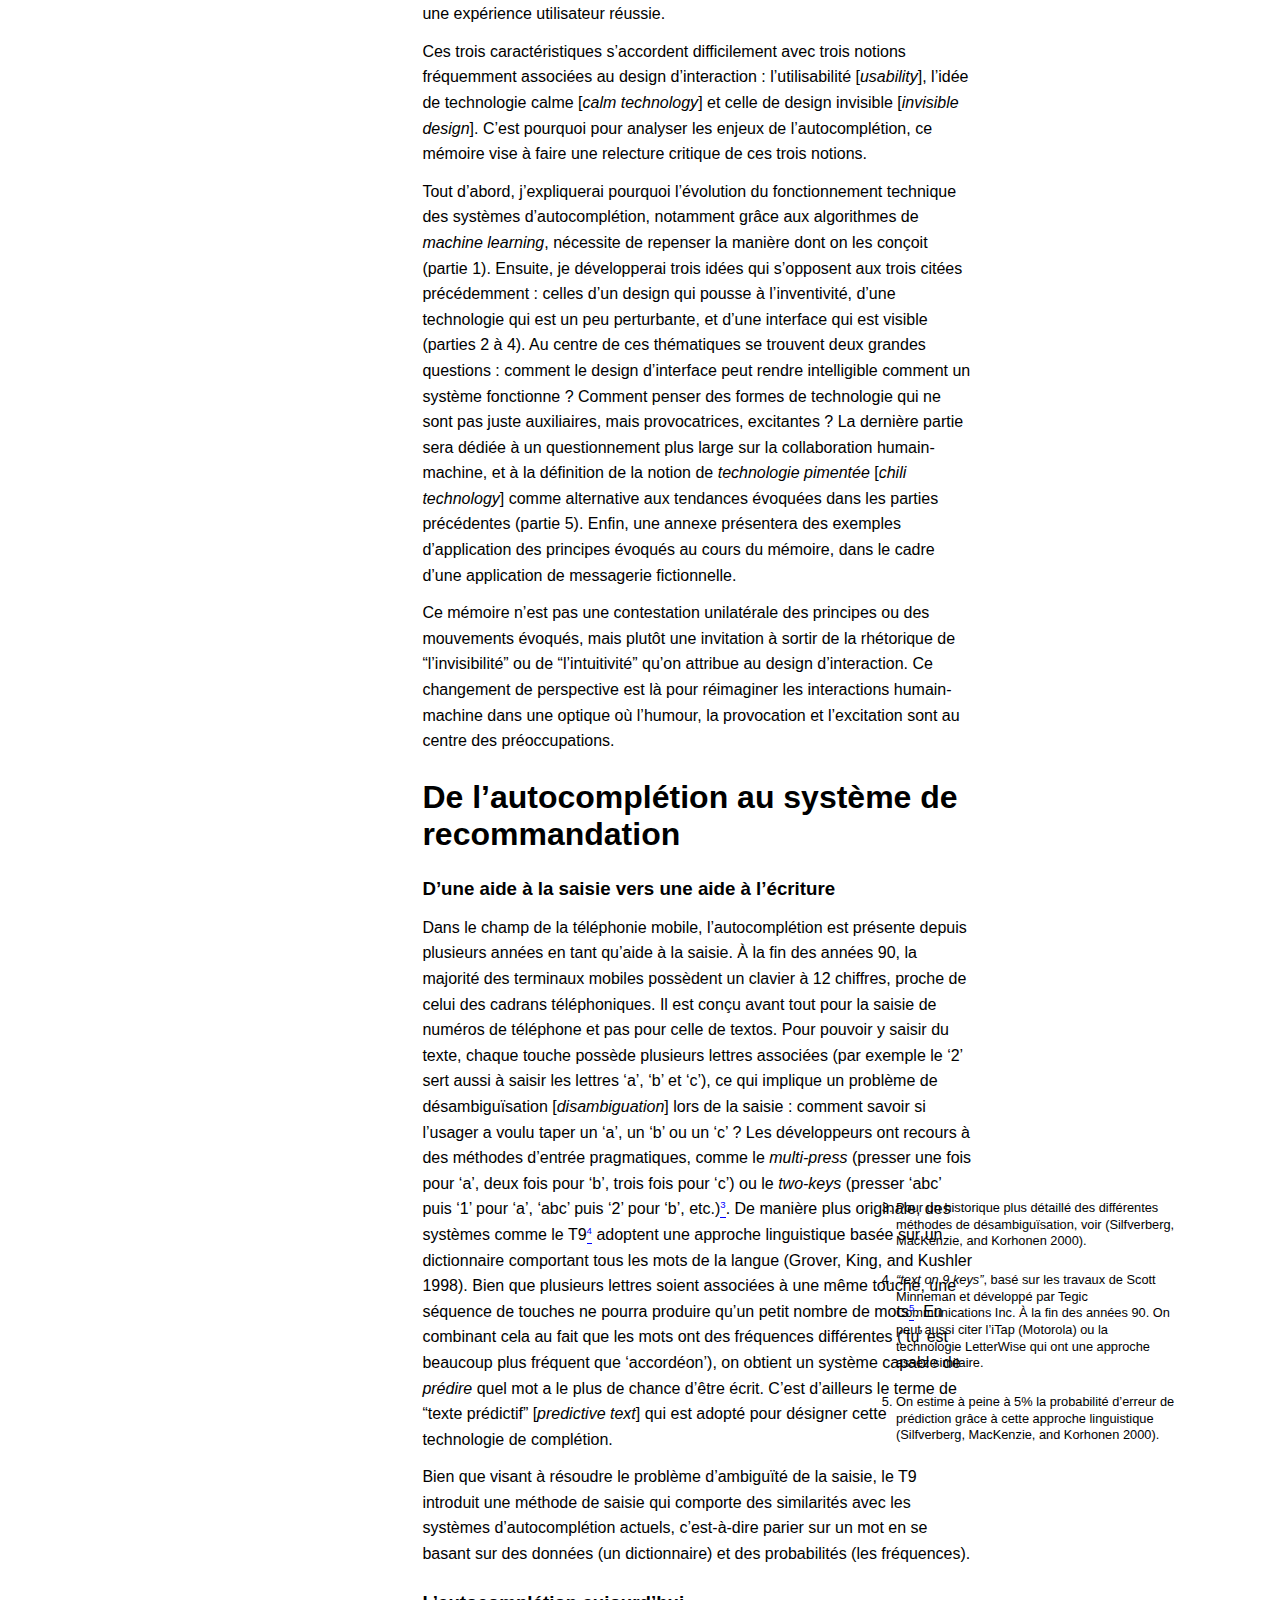
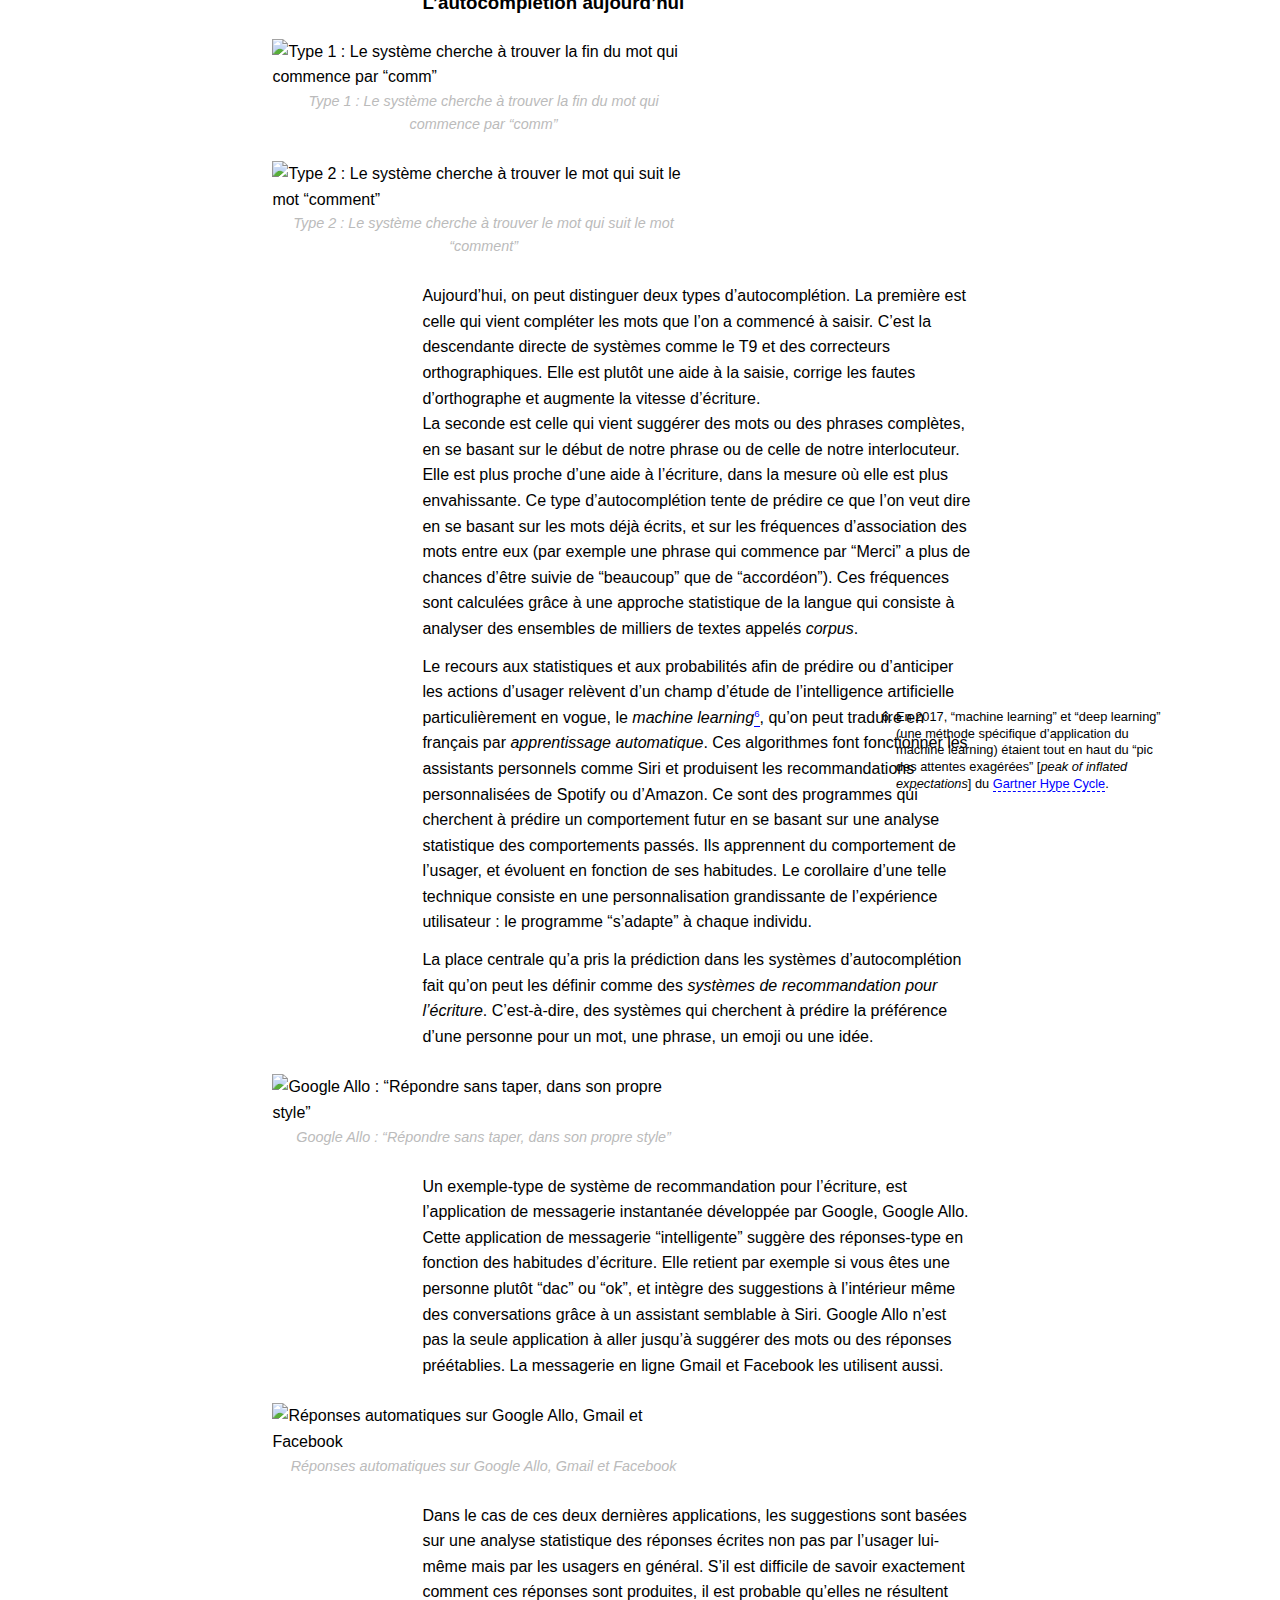
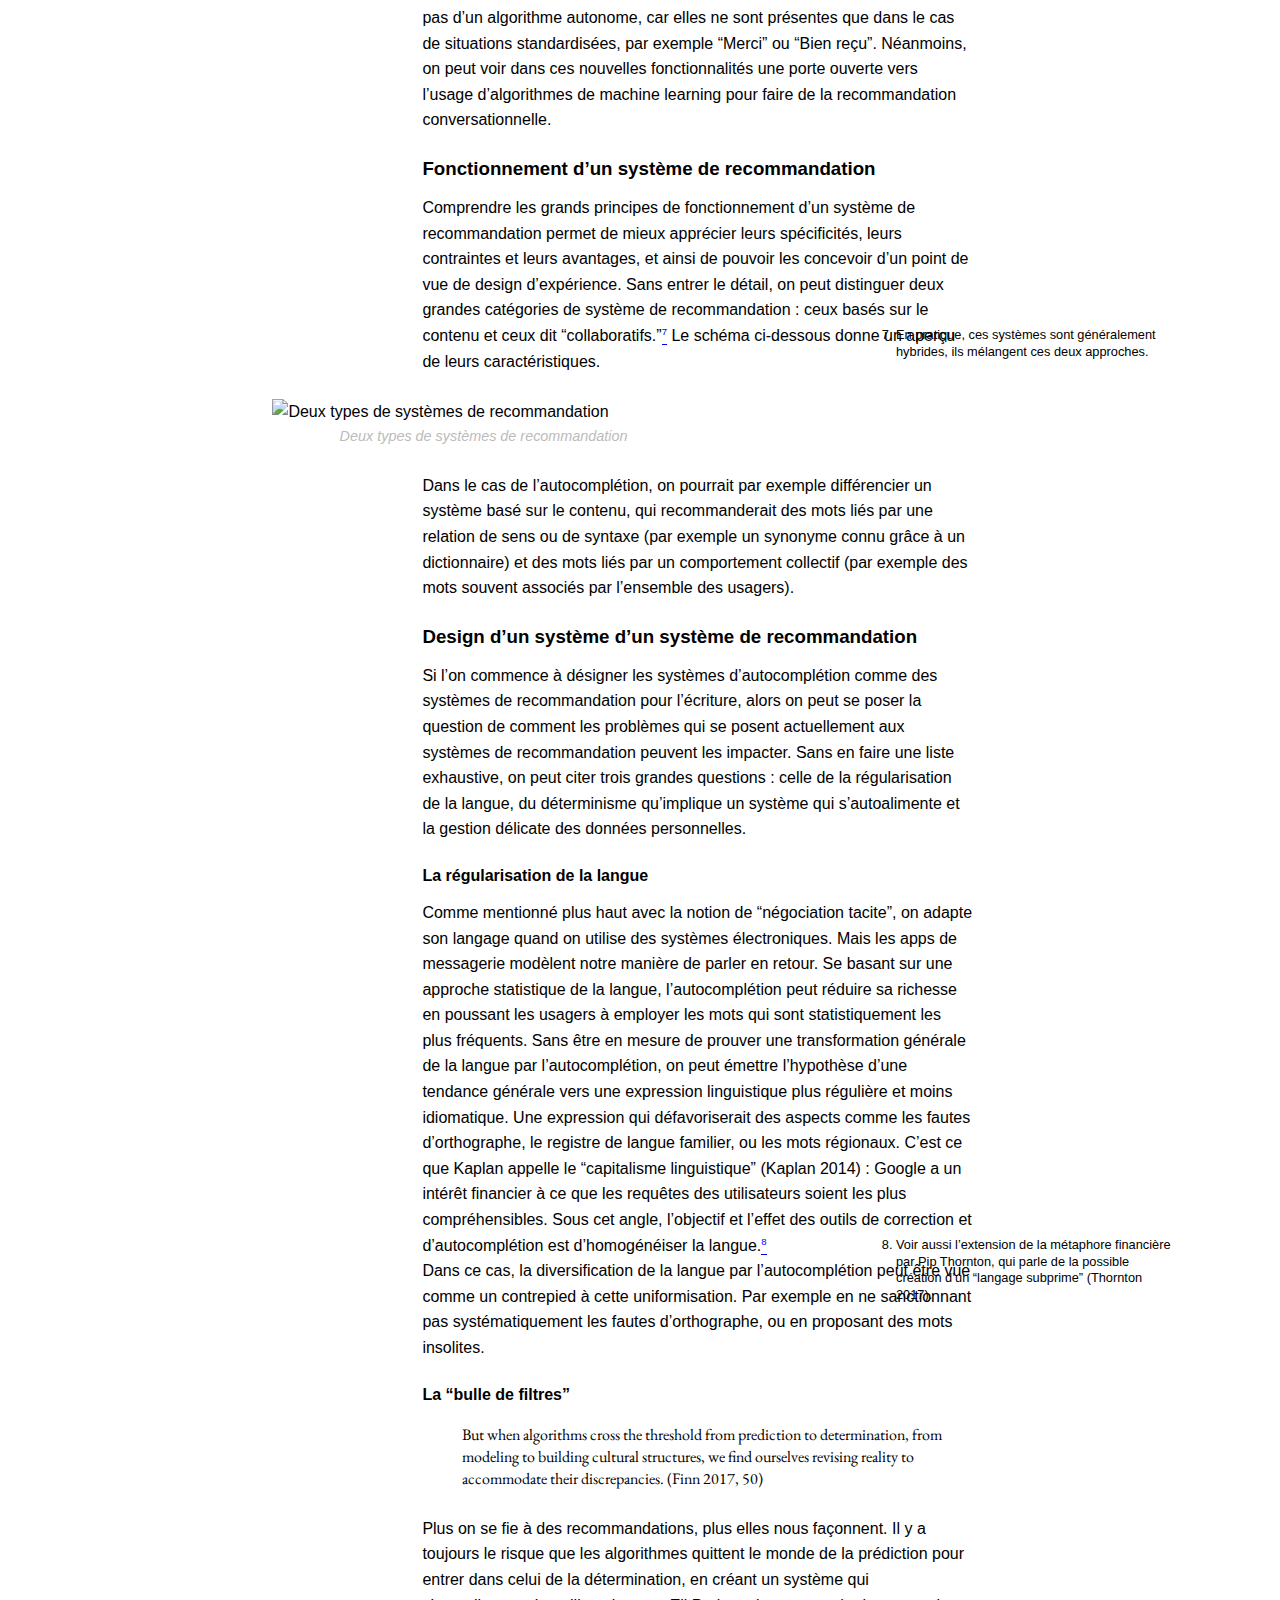
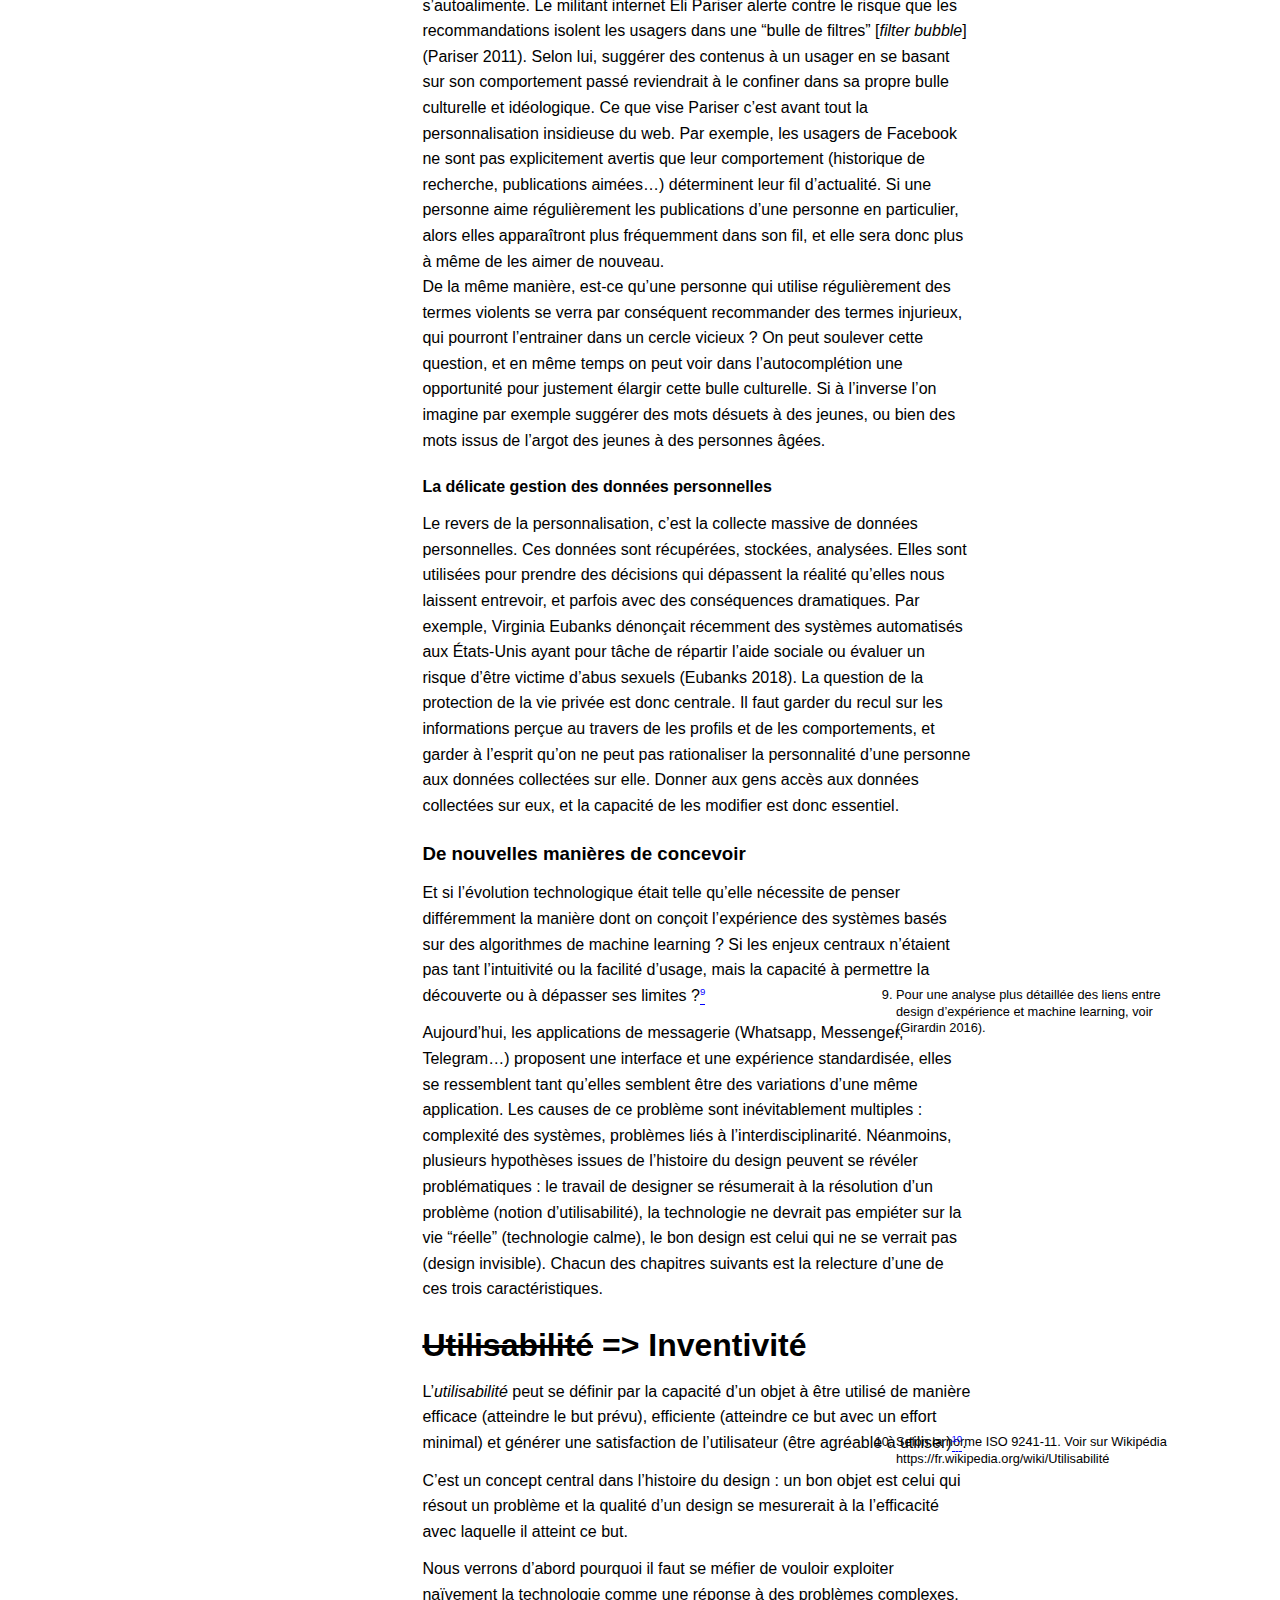
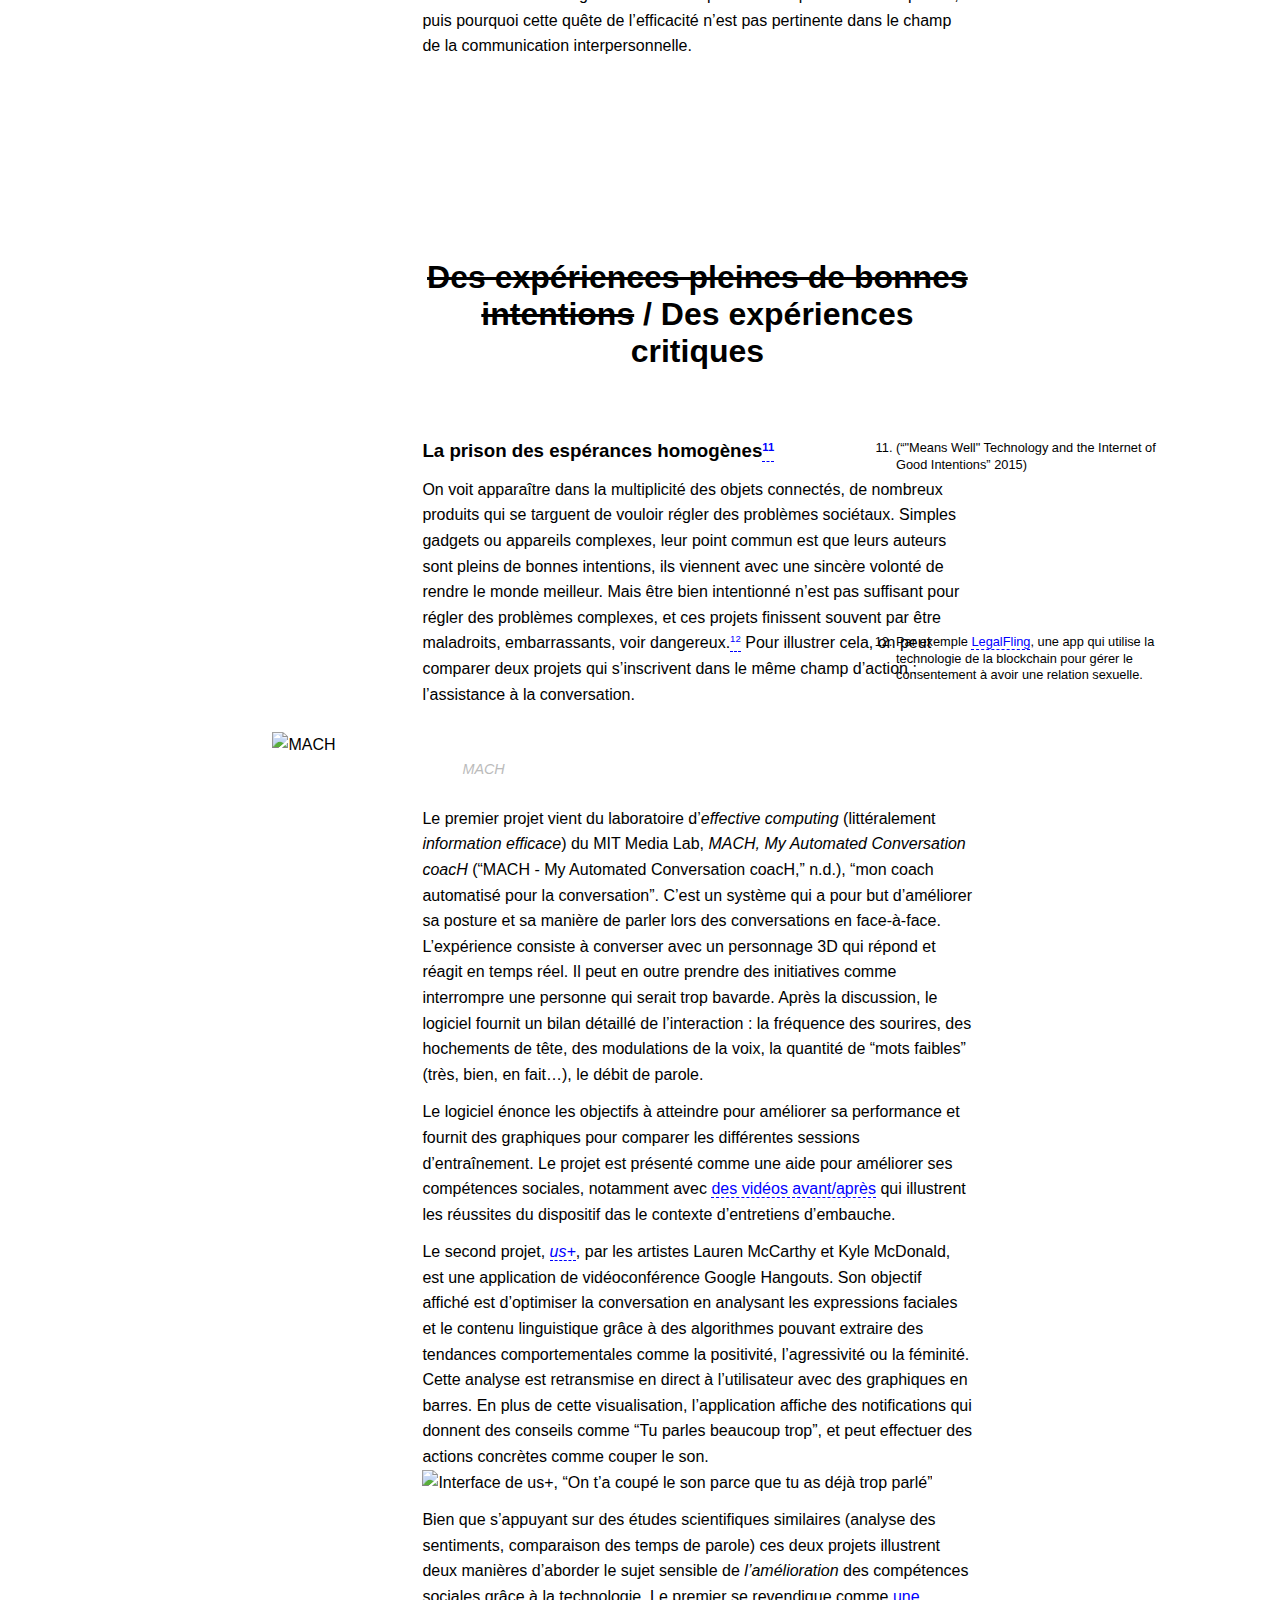
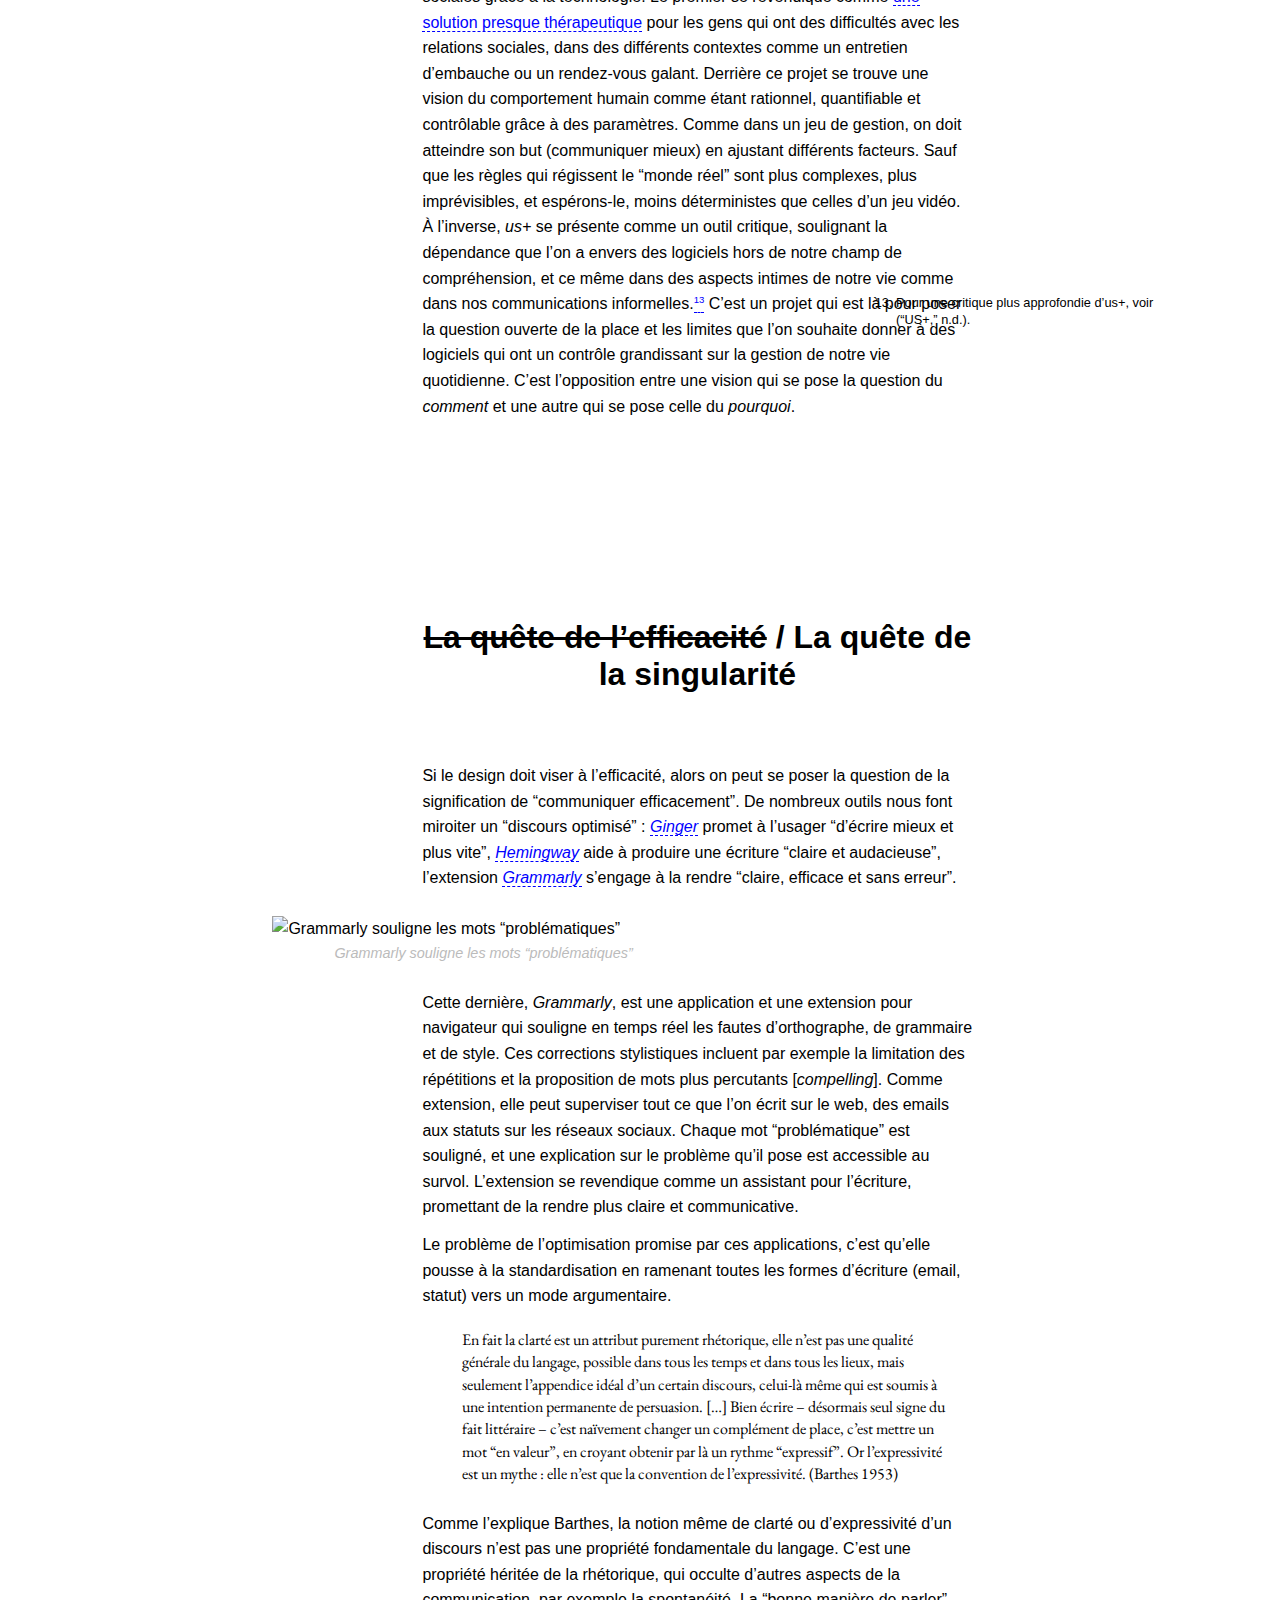
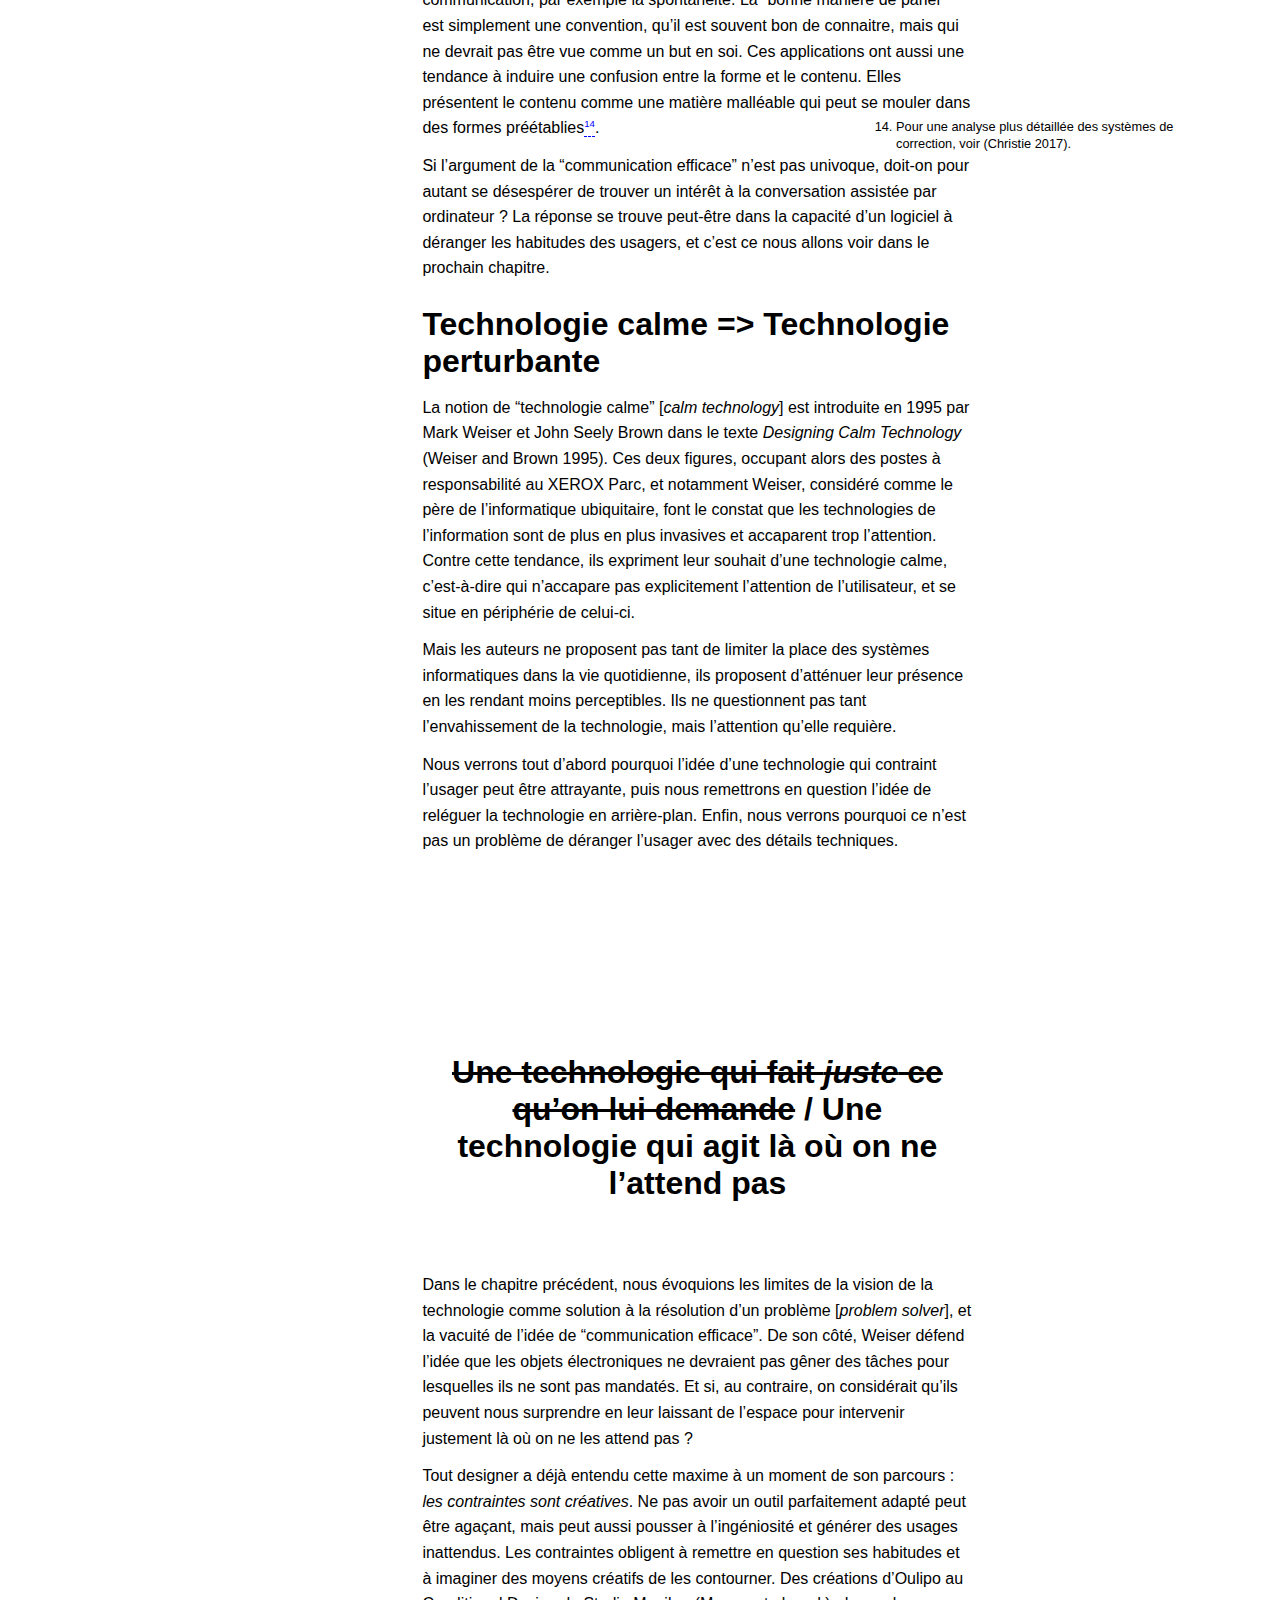
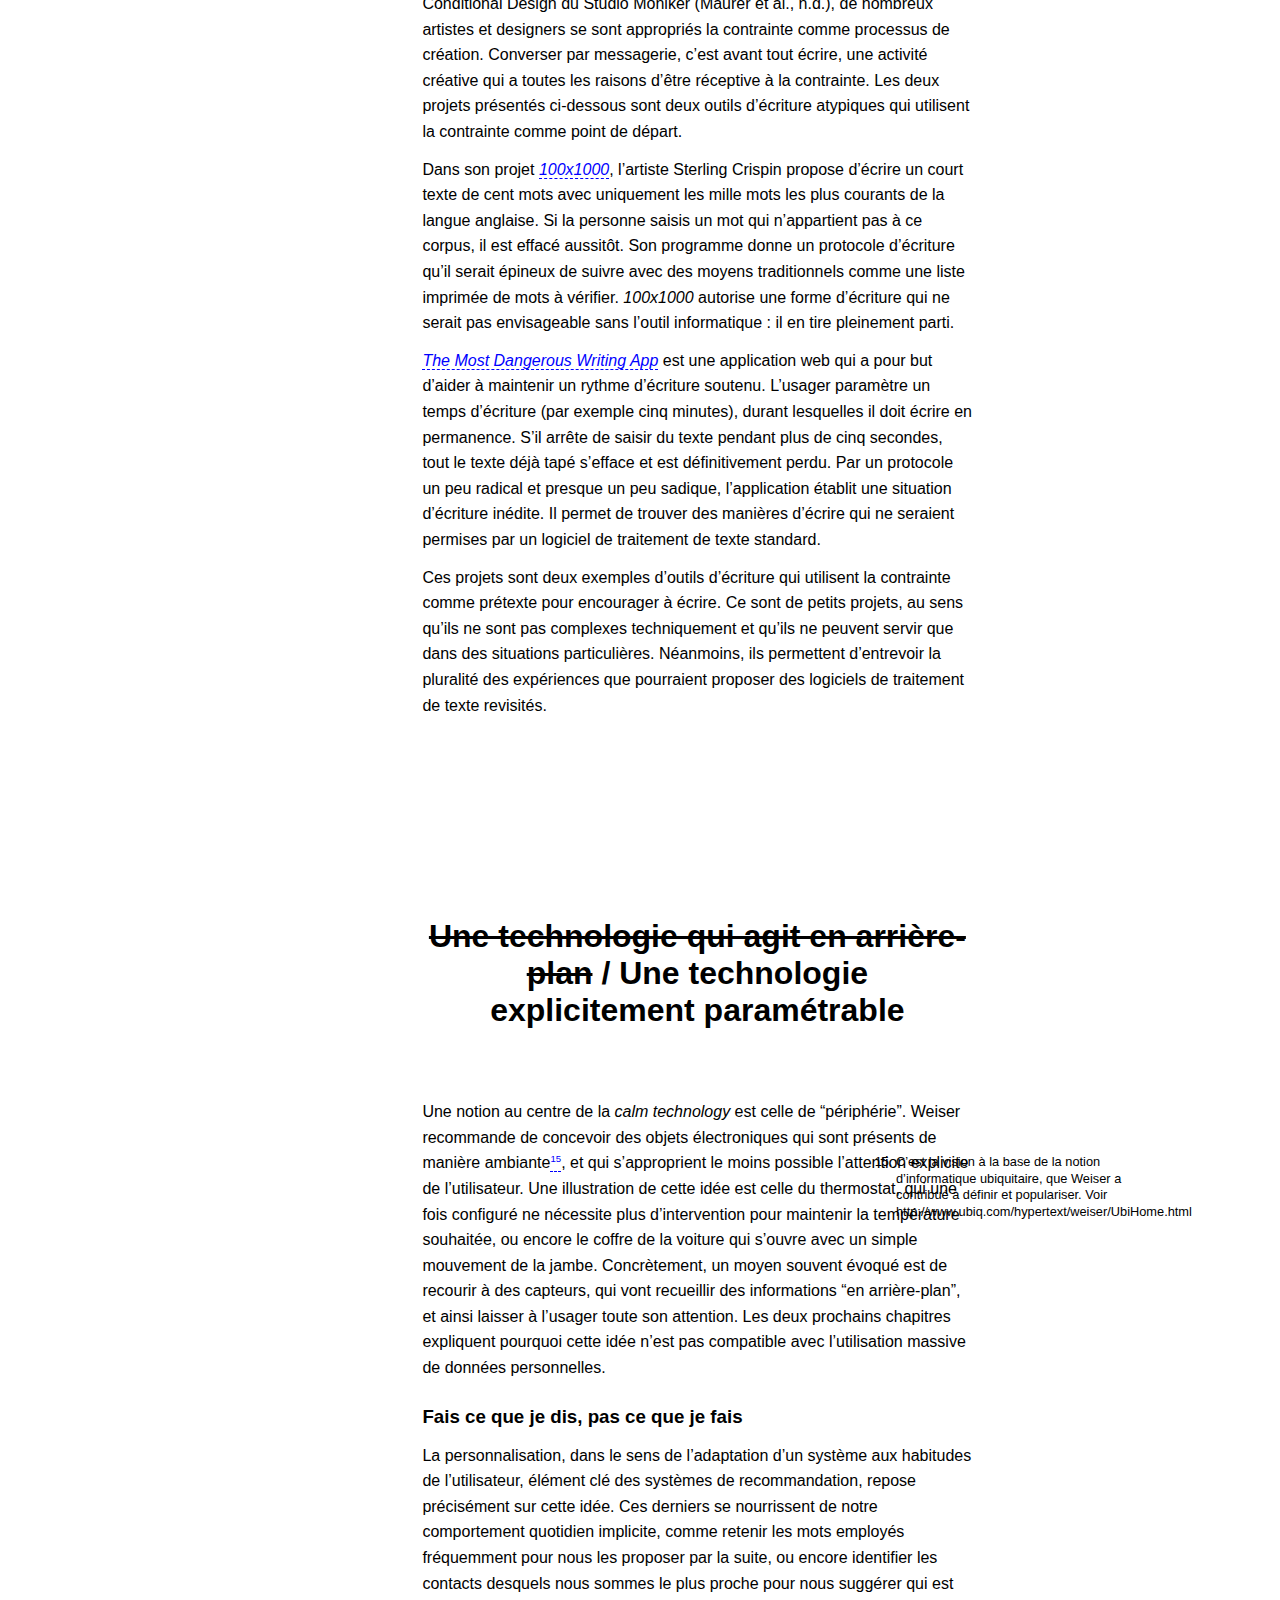
==== commit 5bc5e437: "we place all the text content in sections, in order to only display the current one and don't have a" ====
--- a/html/thesis.html
+++ b/html/thesis.html
@@ -488,6 +488,7 @@
 <!--<script src="https://code.jquery.com/ui/1.12.1/jquery-ui.js"></script>-->
 <script src="js/libraries/jquery-1.12.4.js"></script>
 <script src="js/libraries/jquery-ui.js"></script>
+<script src="js/createSections.js"></script>
 <script src="js/controls.js"></script>
 <script src="js/sidenotes.js"></script>
 <script src="js/table-of-content.js"></script>
--- a/html/style.css
+++ b/html/style.css
@@ -89,15 +89,6 @@
   margin-bottom: 12px;
 }
 
-.paragraph-number {
-  color: #bbb;
-  font-family: monospace;
-  position: relative;
-  /*left: -20px;*/
-  /*margin-right: -12px;*/
-  font-size: 10px;
-  justify-content: space-between;
-}
 
 figure {
   margin-left: -150px;
@@ -145,6 +136,7 @@
 /******
 
     Table of content
+    Sommaire
 
  ******/
 
@@ -240,6 +232,7 @@
 /******
 
     Footnotes
+    Notes de bas de page
 
  ******/
 
@@ -264,7 +257,8 @@
 
 /******
 
-    Reading help
+    Heading
+    En-tête / Tête de chapitre
 
  ******/
 
@@ -283,6 +277,12 @@
   align-content: space-between;
 }
 
+#chapterBar h1 {
+  font-size: 0.8em;
+  font-weight: normal;
+  margin-left: 15px;
+}
+
 #currentChapter {
   text-align: center;
   text-transform: uppercase;
@@ -302,6 +302,7 @@
 
 /******
 
+      Warning
       Avertissement
 
  ******/
@@ -331,6 +332,7 @@
 /******
 
       Control panel
+      Panneau de contrôle
 
  ******/
 
@@ -356,4 +358,30 @@
 .propertyName {
   font-size: 12px;
   margin-right: 15px;
+}
+
+/******
+
+      Lines numbering
+      Numérotation des lignes
+
+ ******/
+
+.paragraph-number {
+  color: #bbb;
+  font-family: monospace;
+  position: relative;
+  /*left: -20px;*/
+  /*margin-right: -12px;*/
+  font-size: 10px;
+  justify-content: space-between;
+  cursor: pointer;
+}
+
+#copymessage {
+  padding: 6px;
+  background-color: black;
+  color: white;
+  font-size: 10px;
+  position:absolute;
 }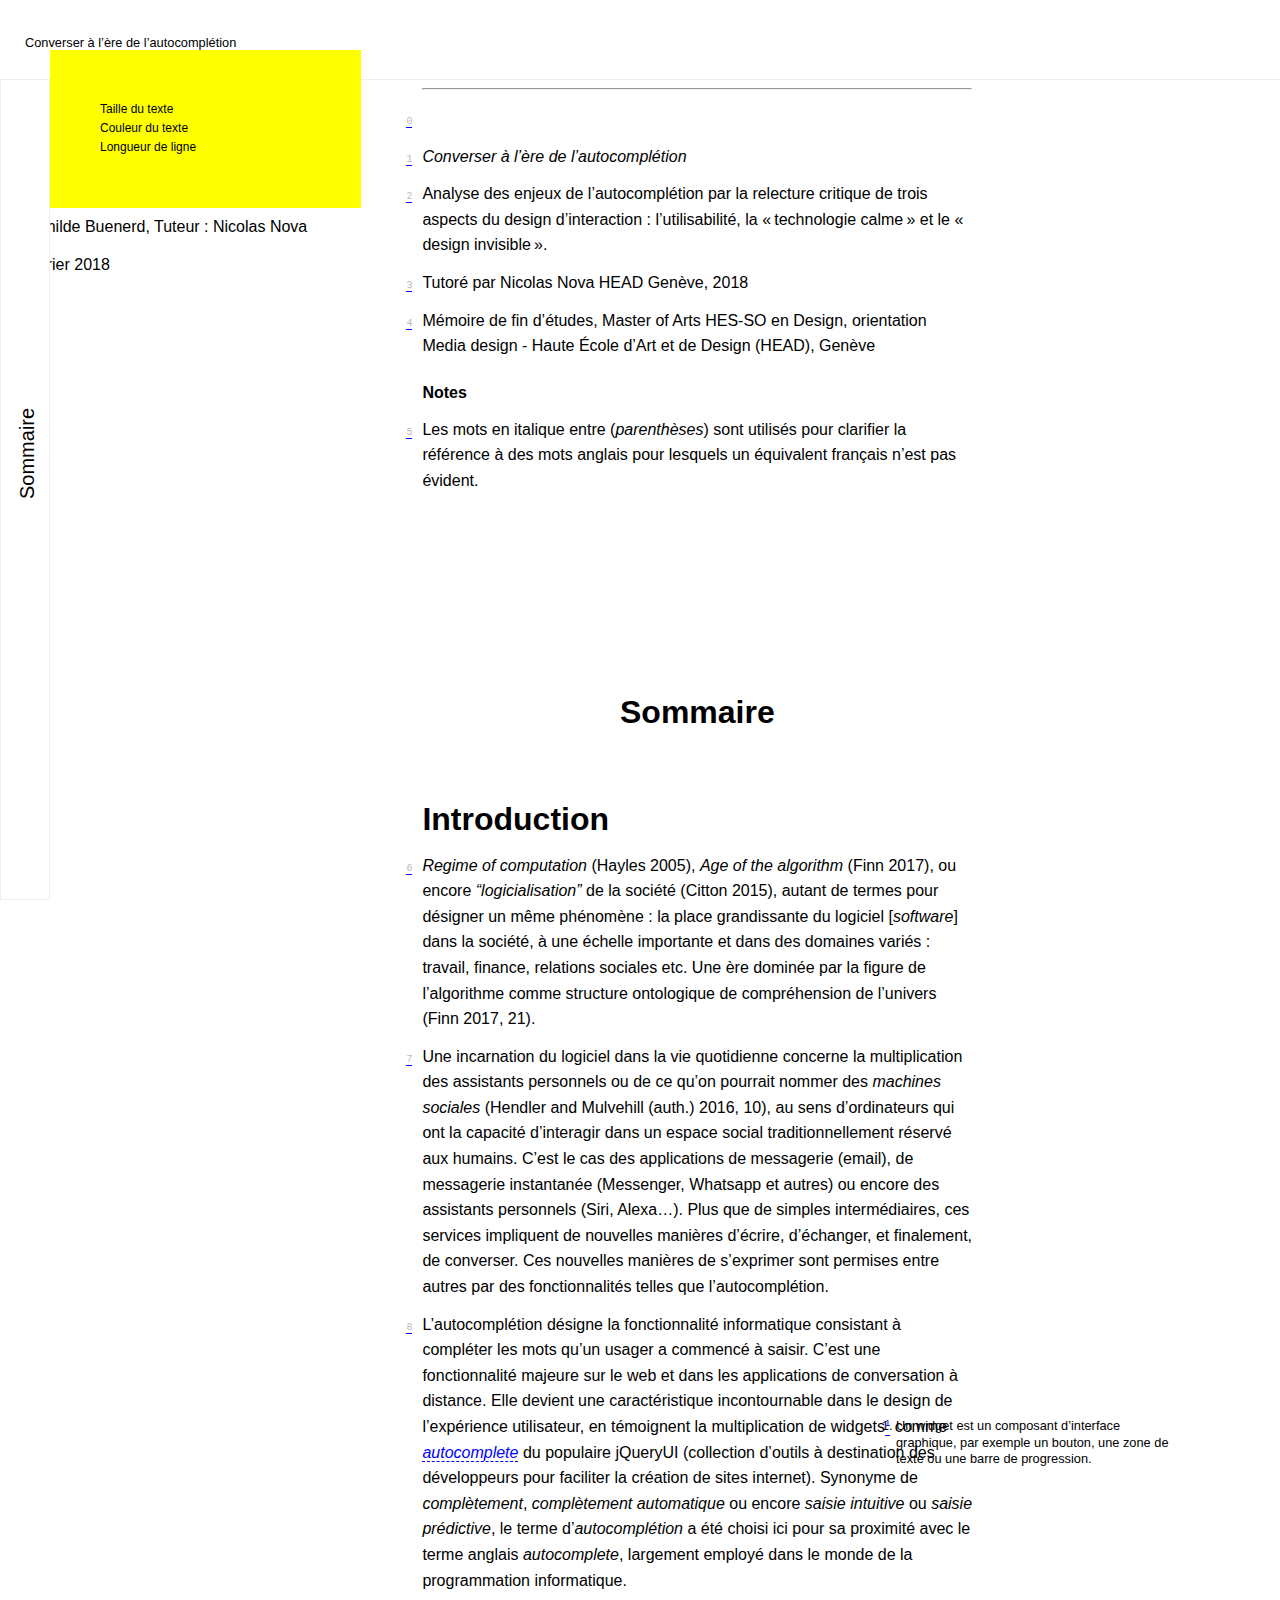
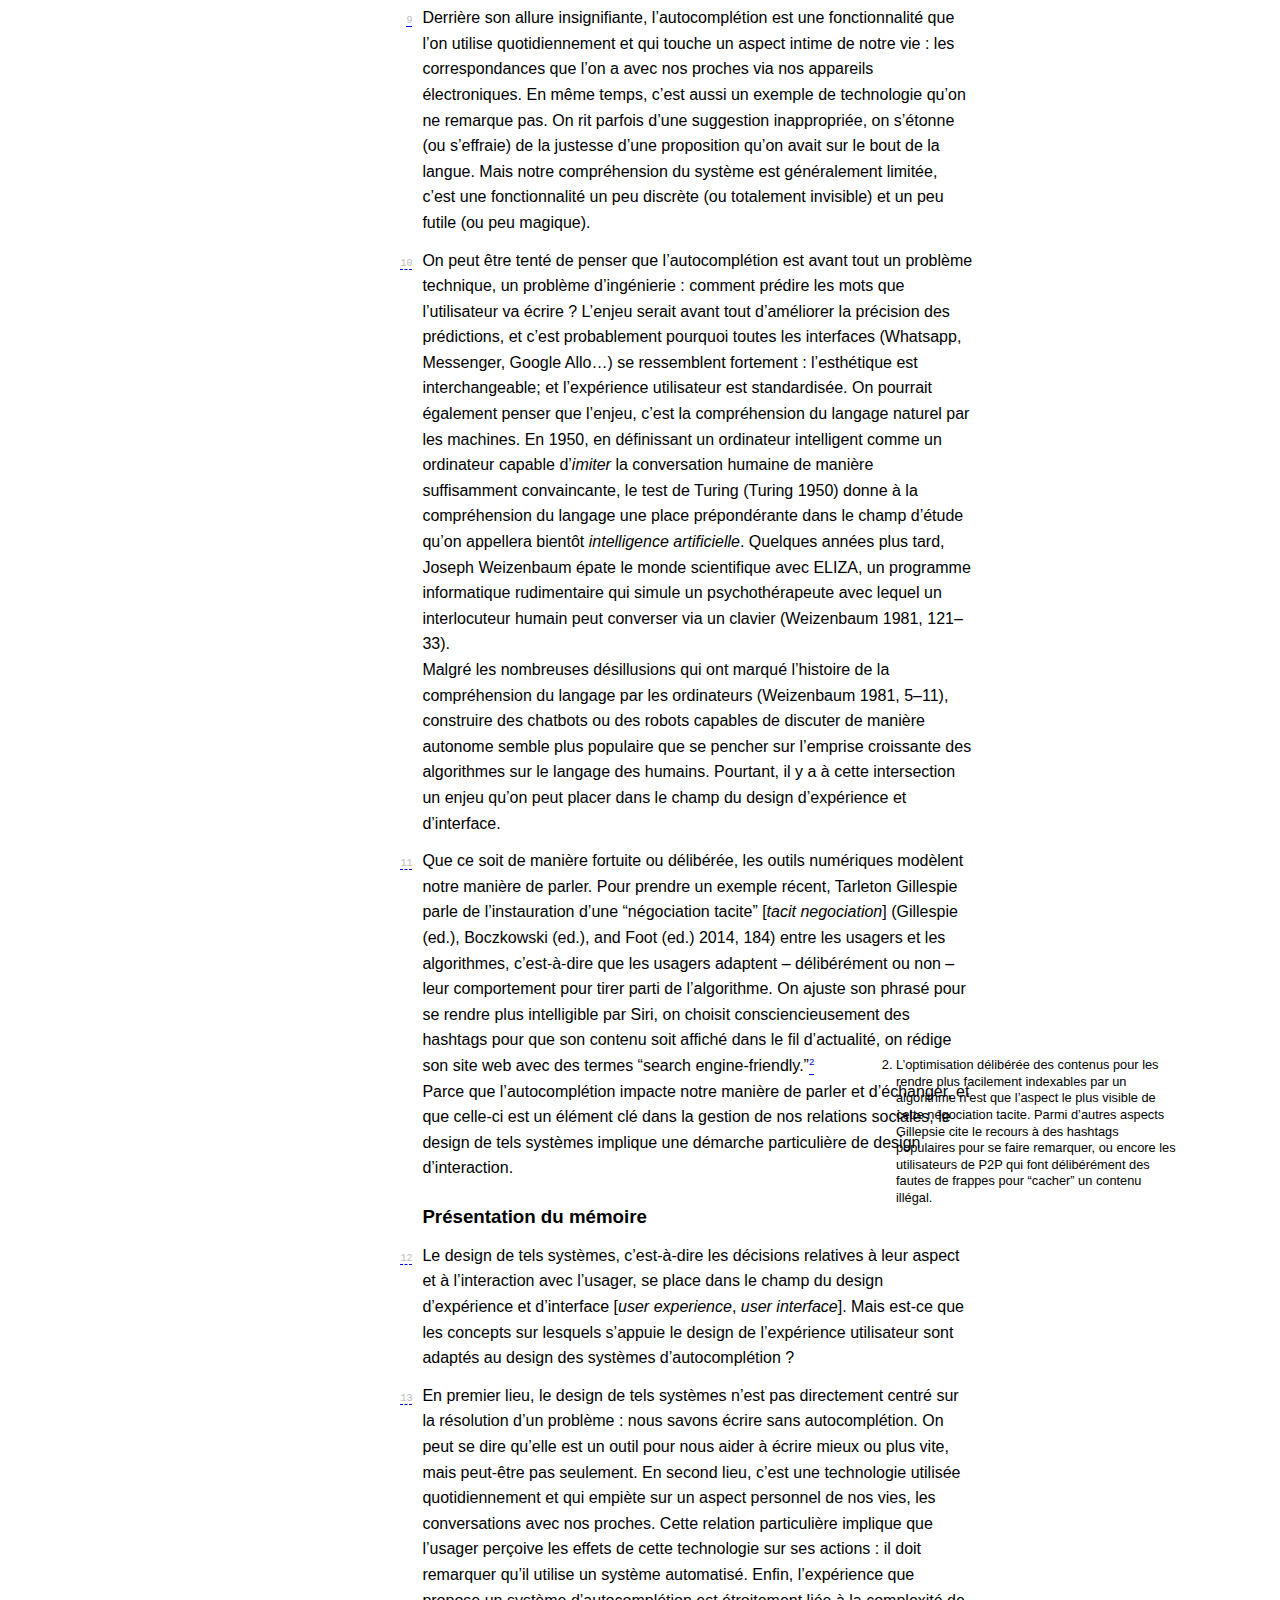
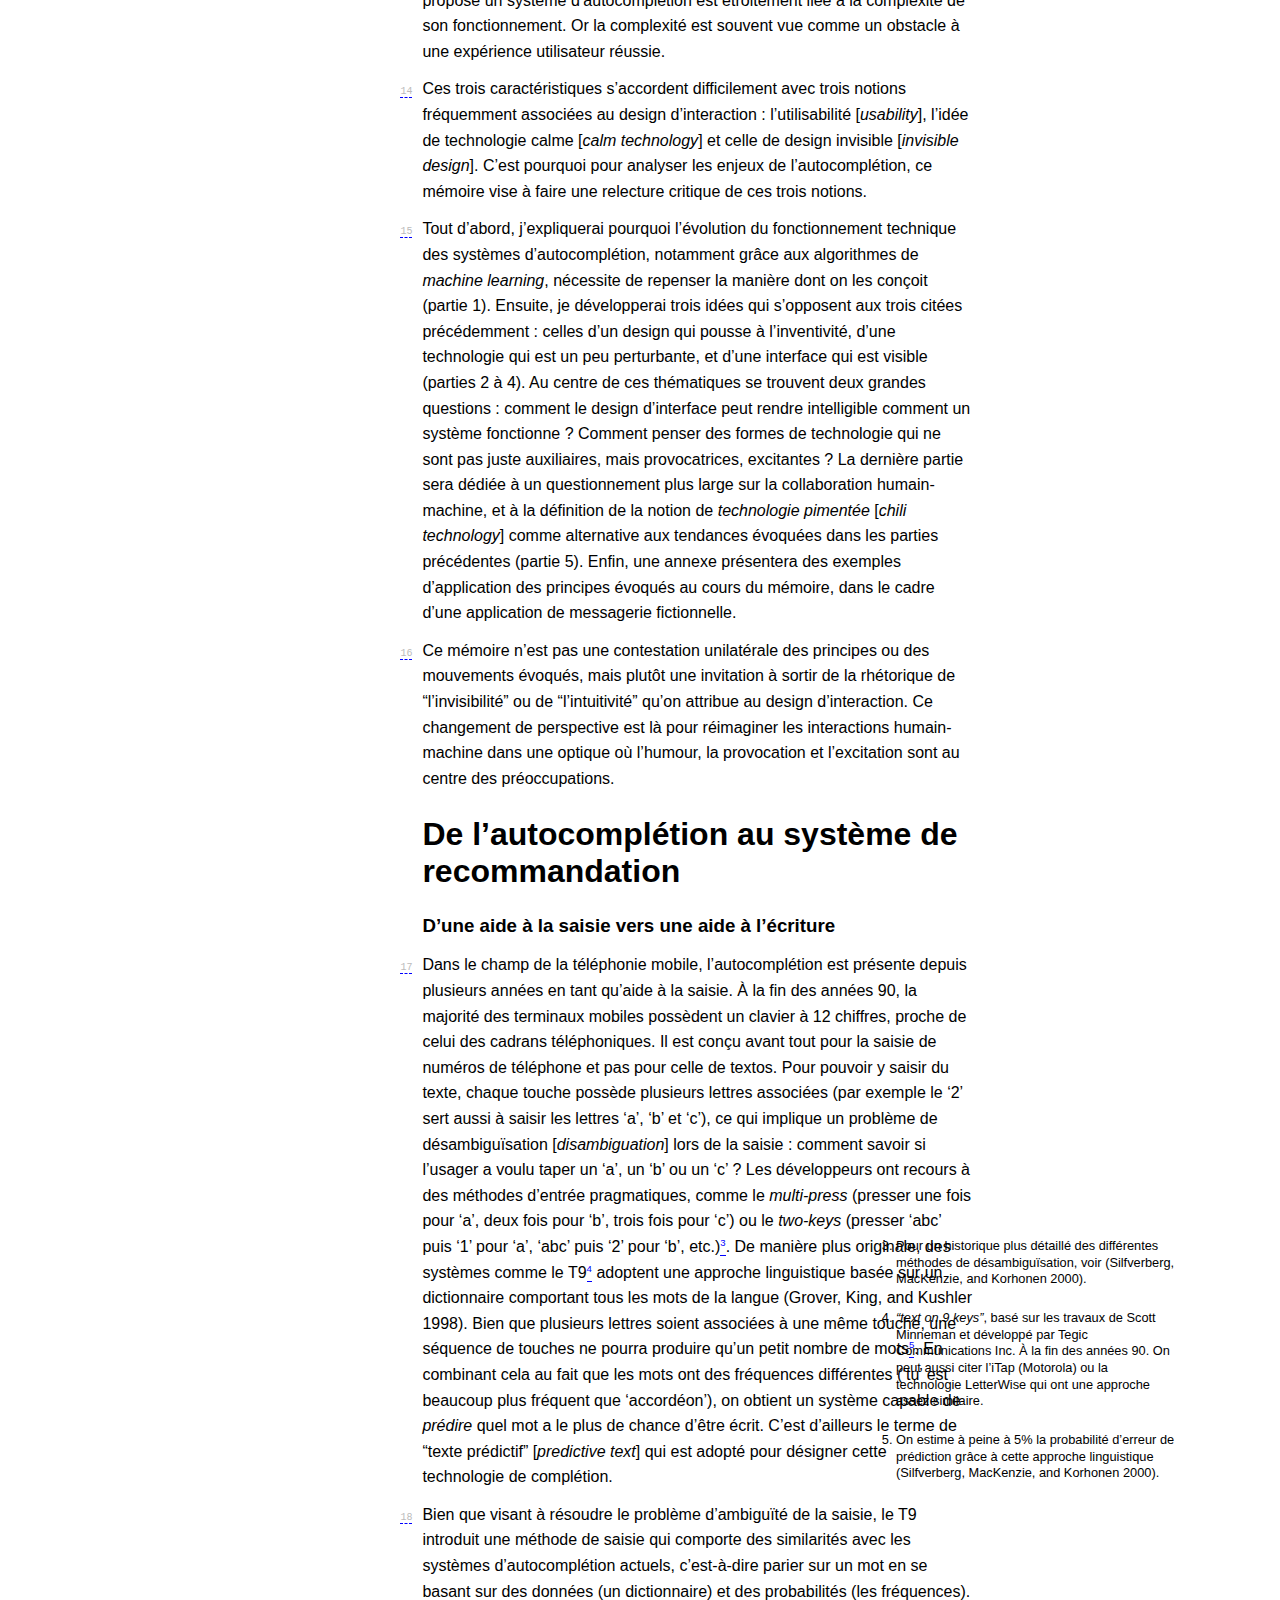
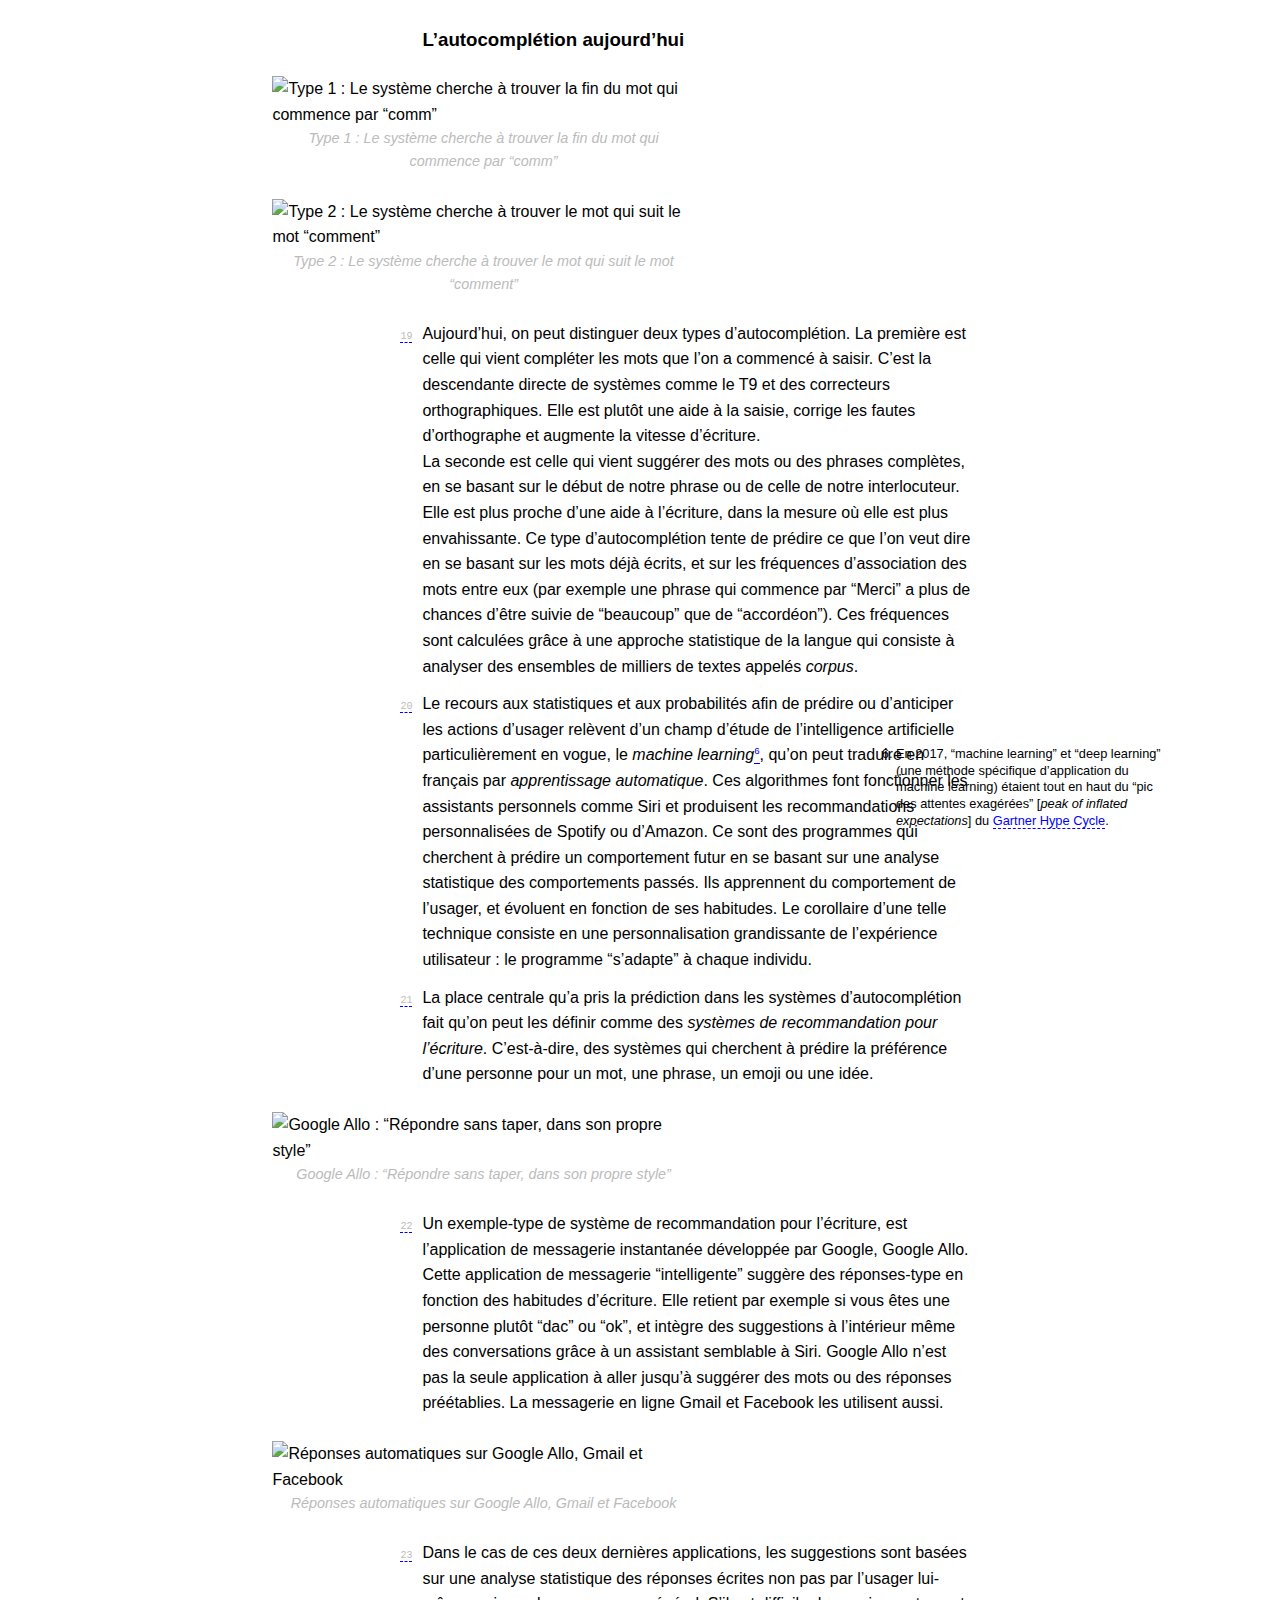
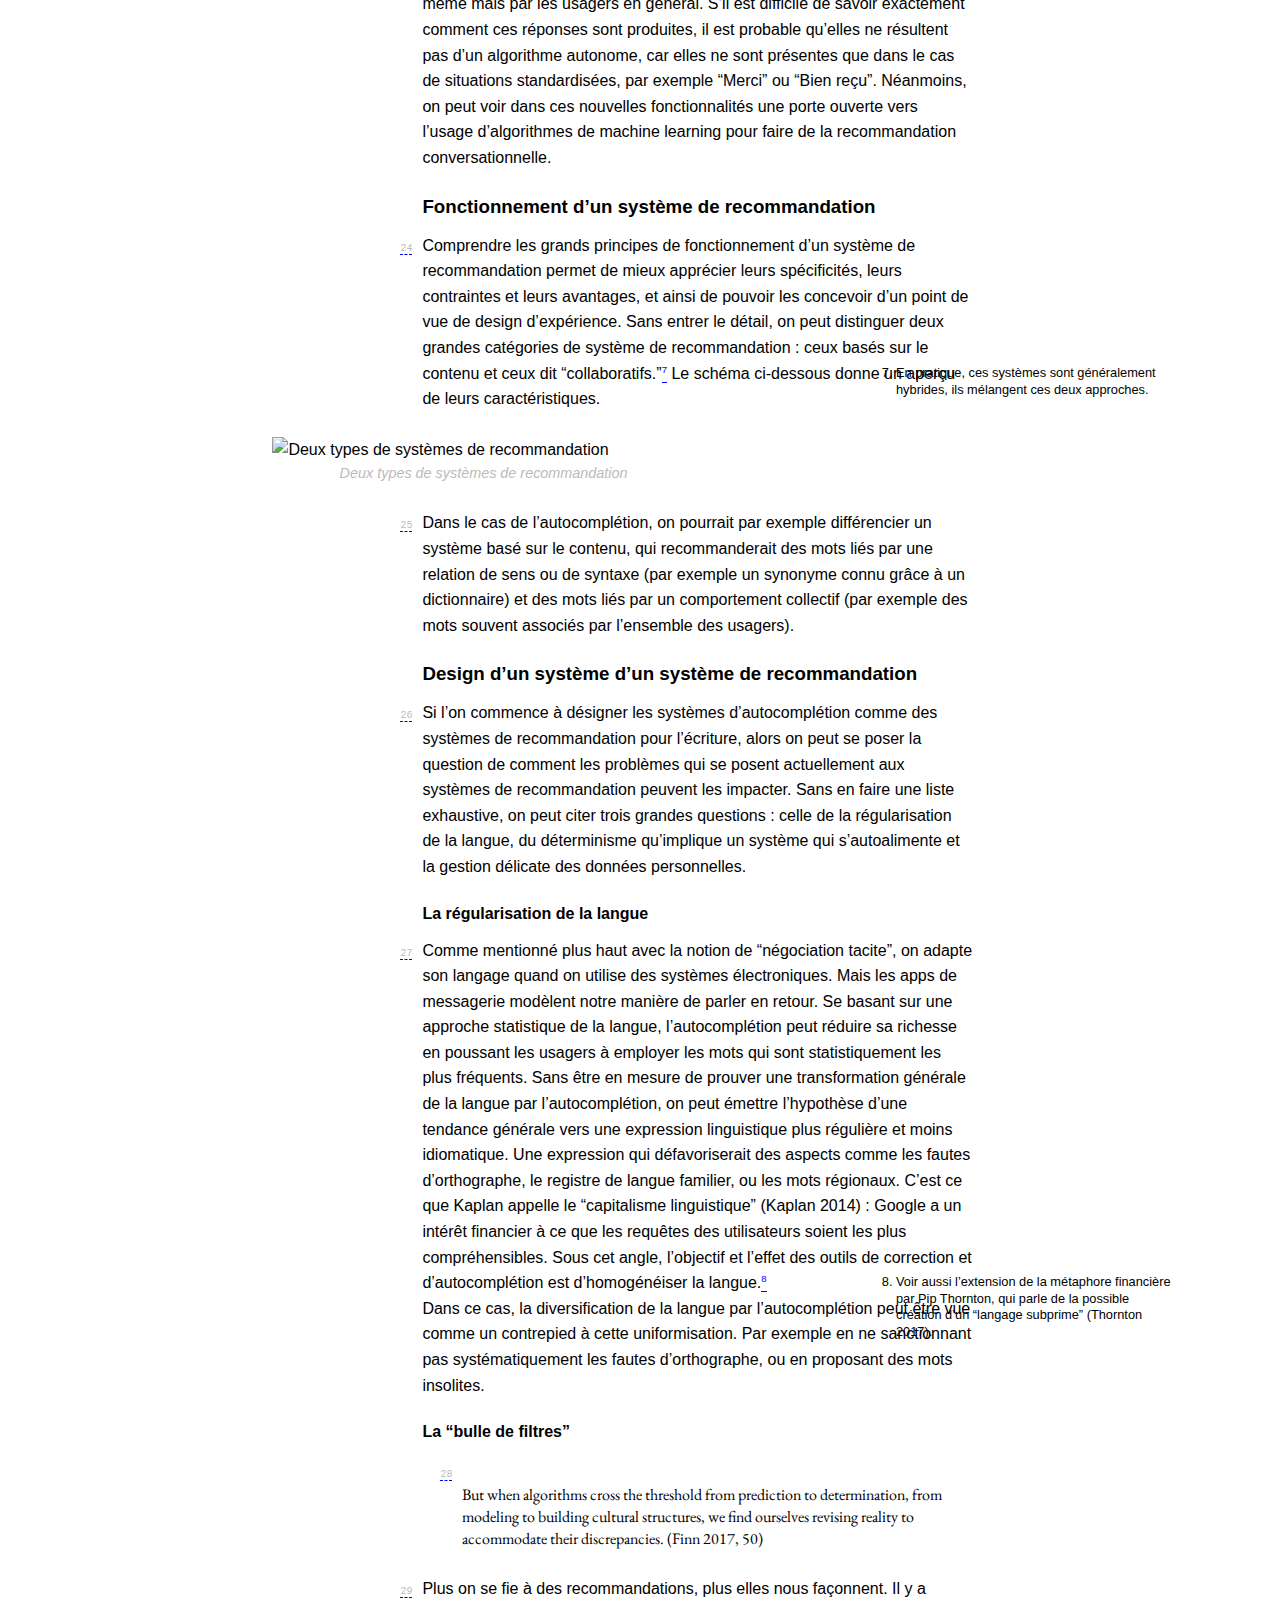
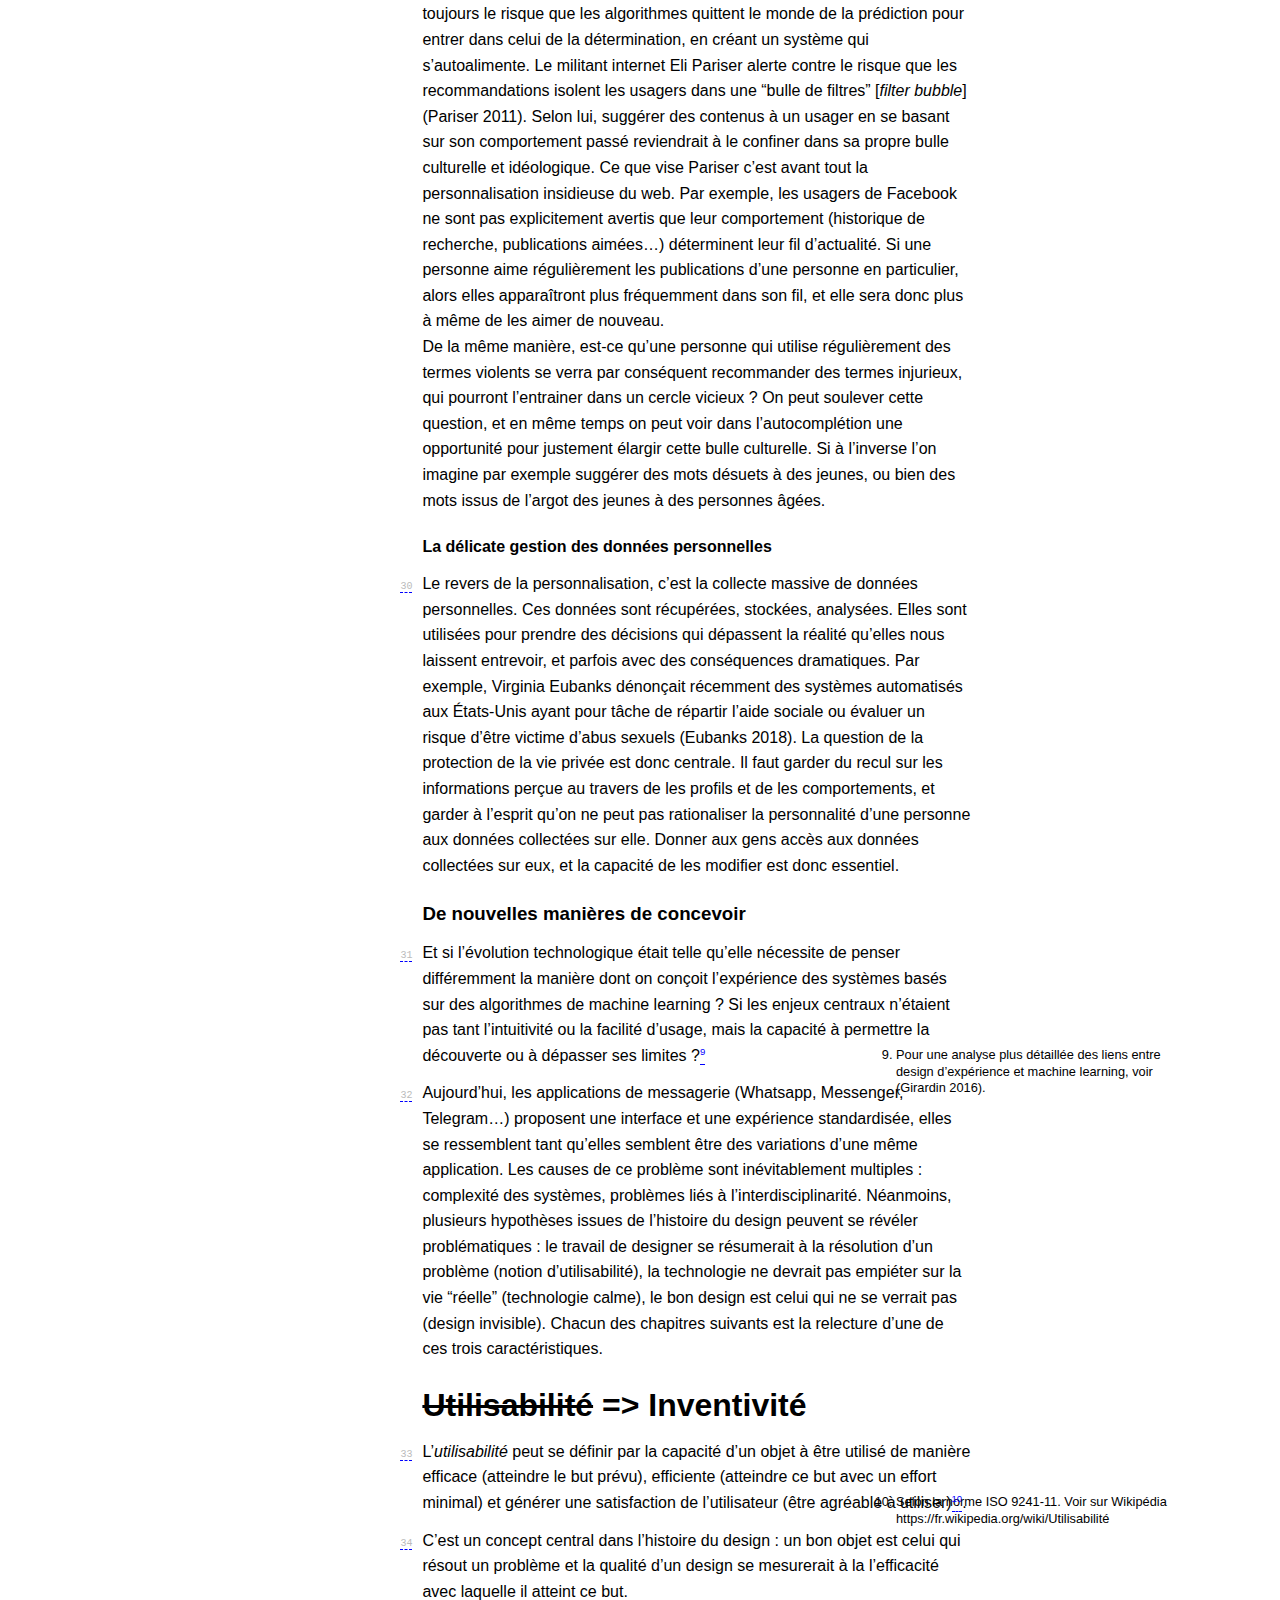
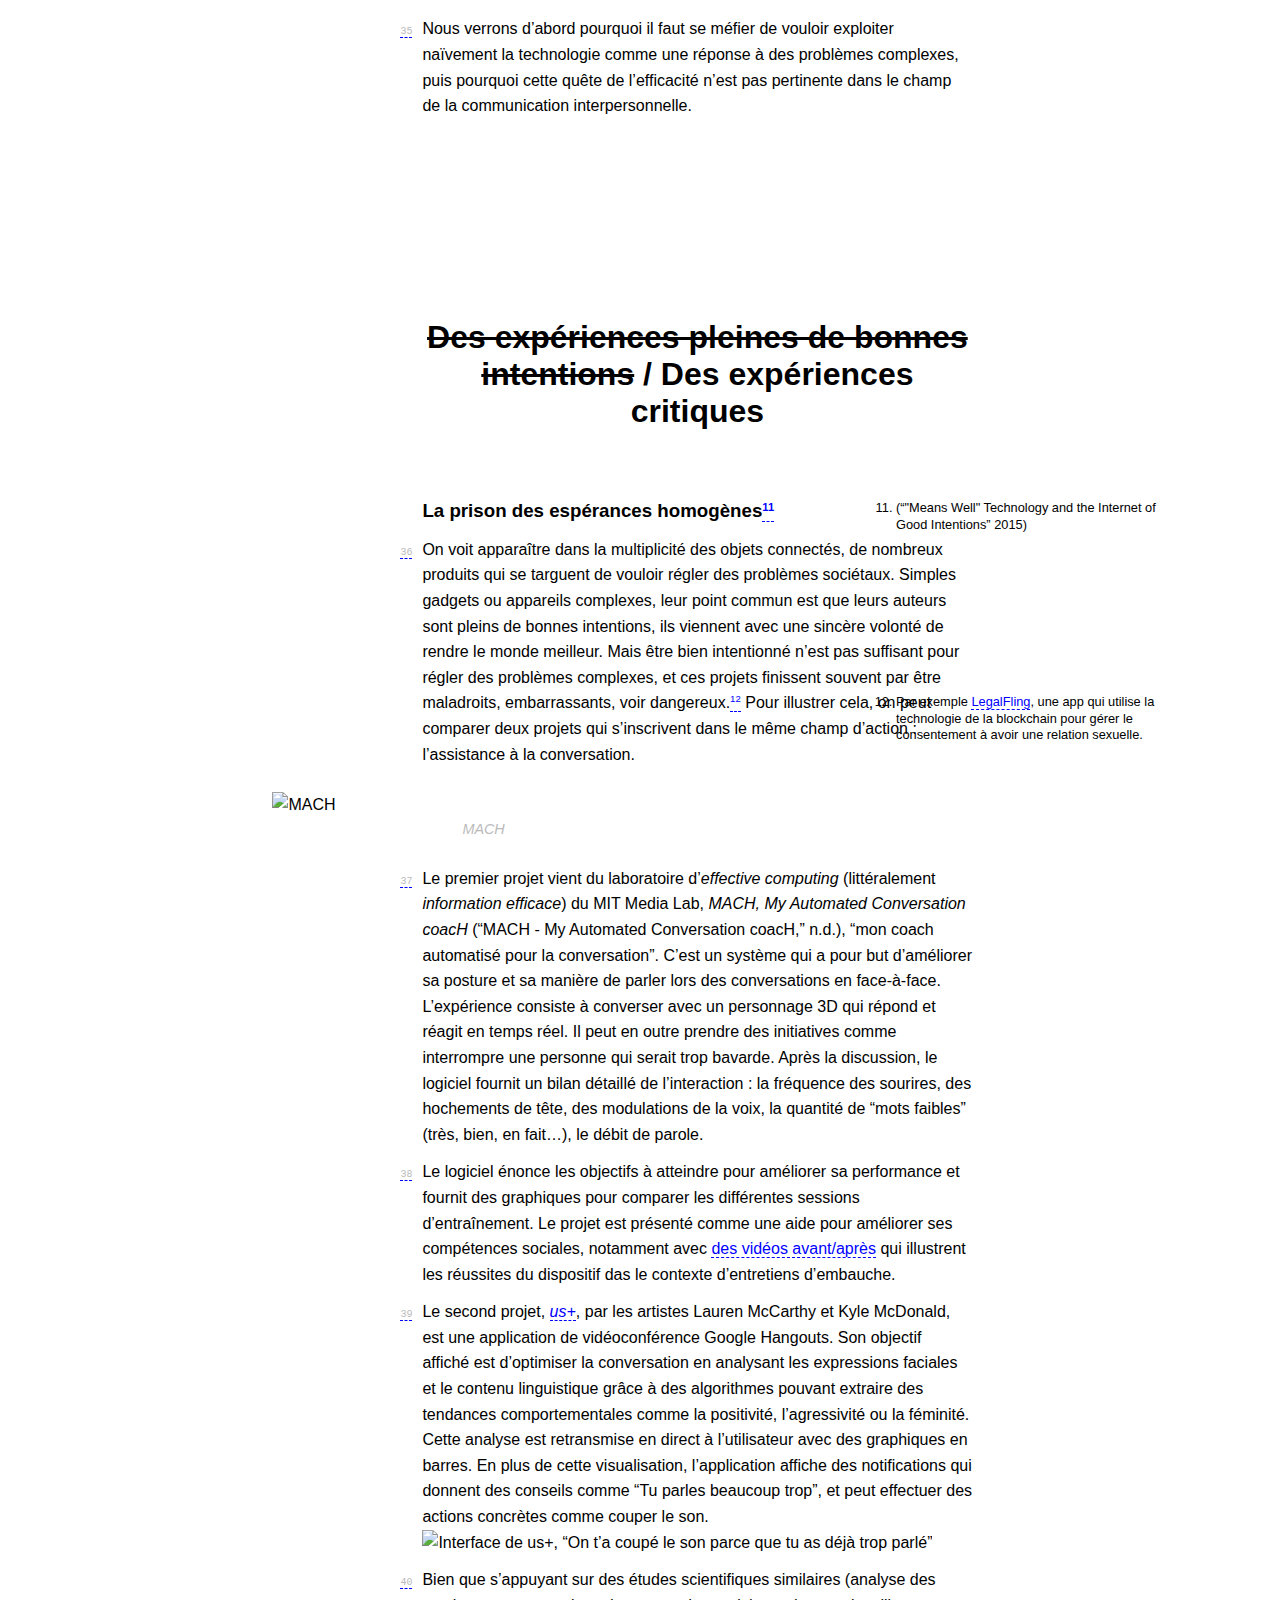
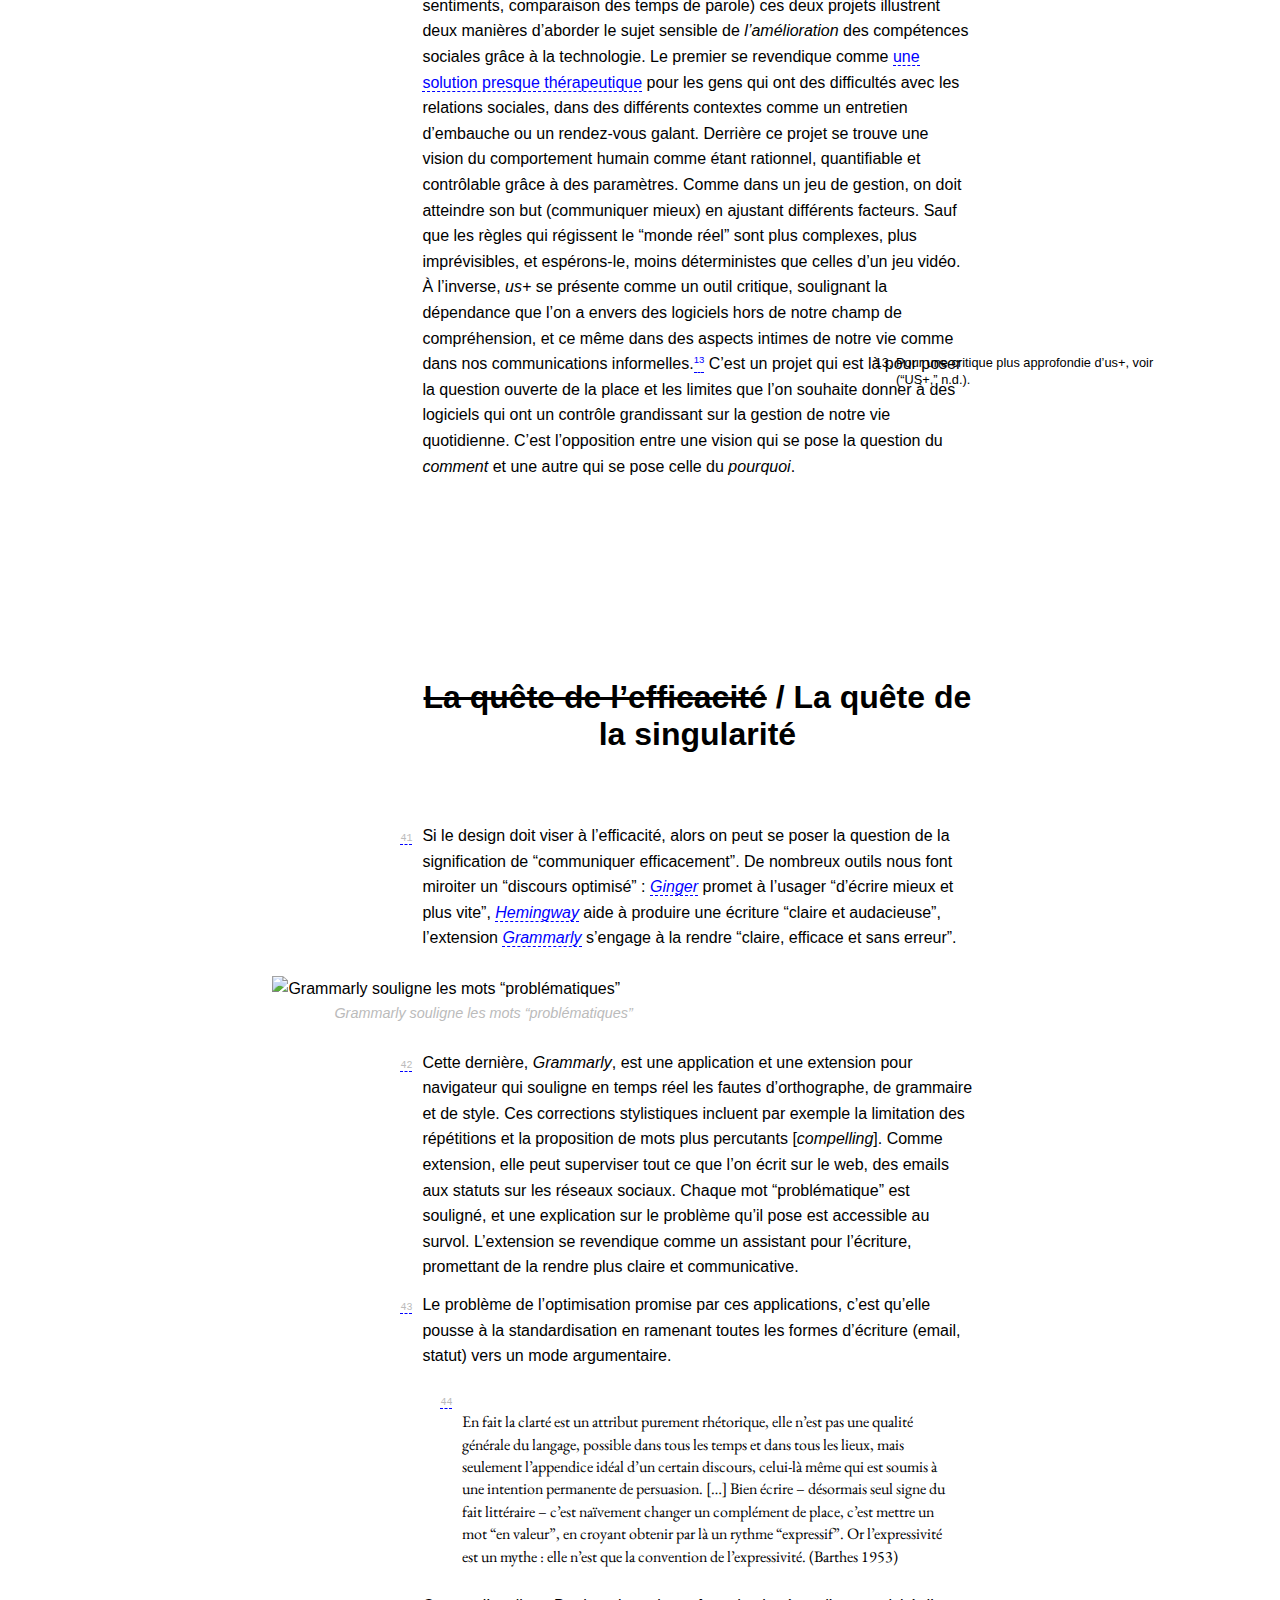
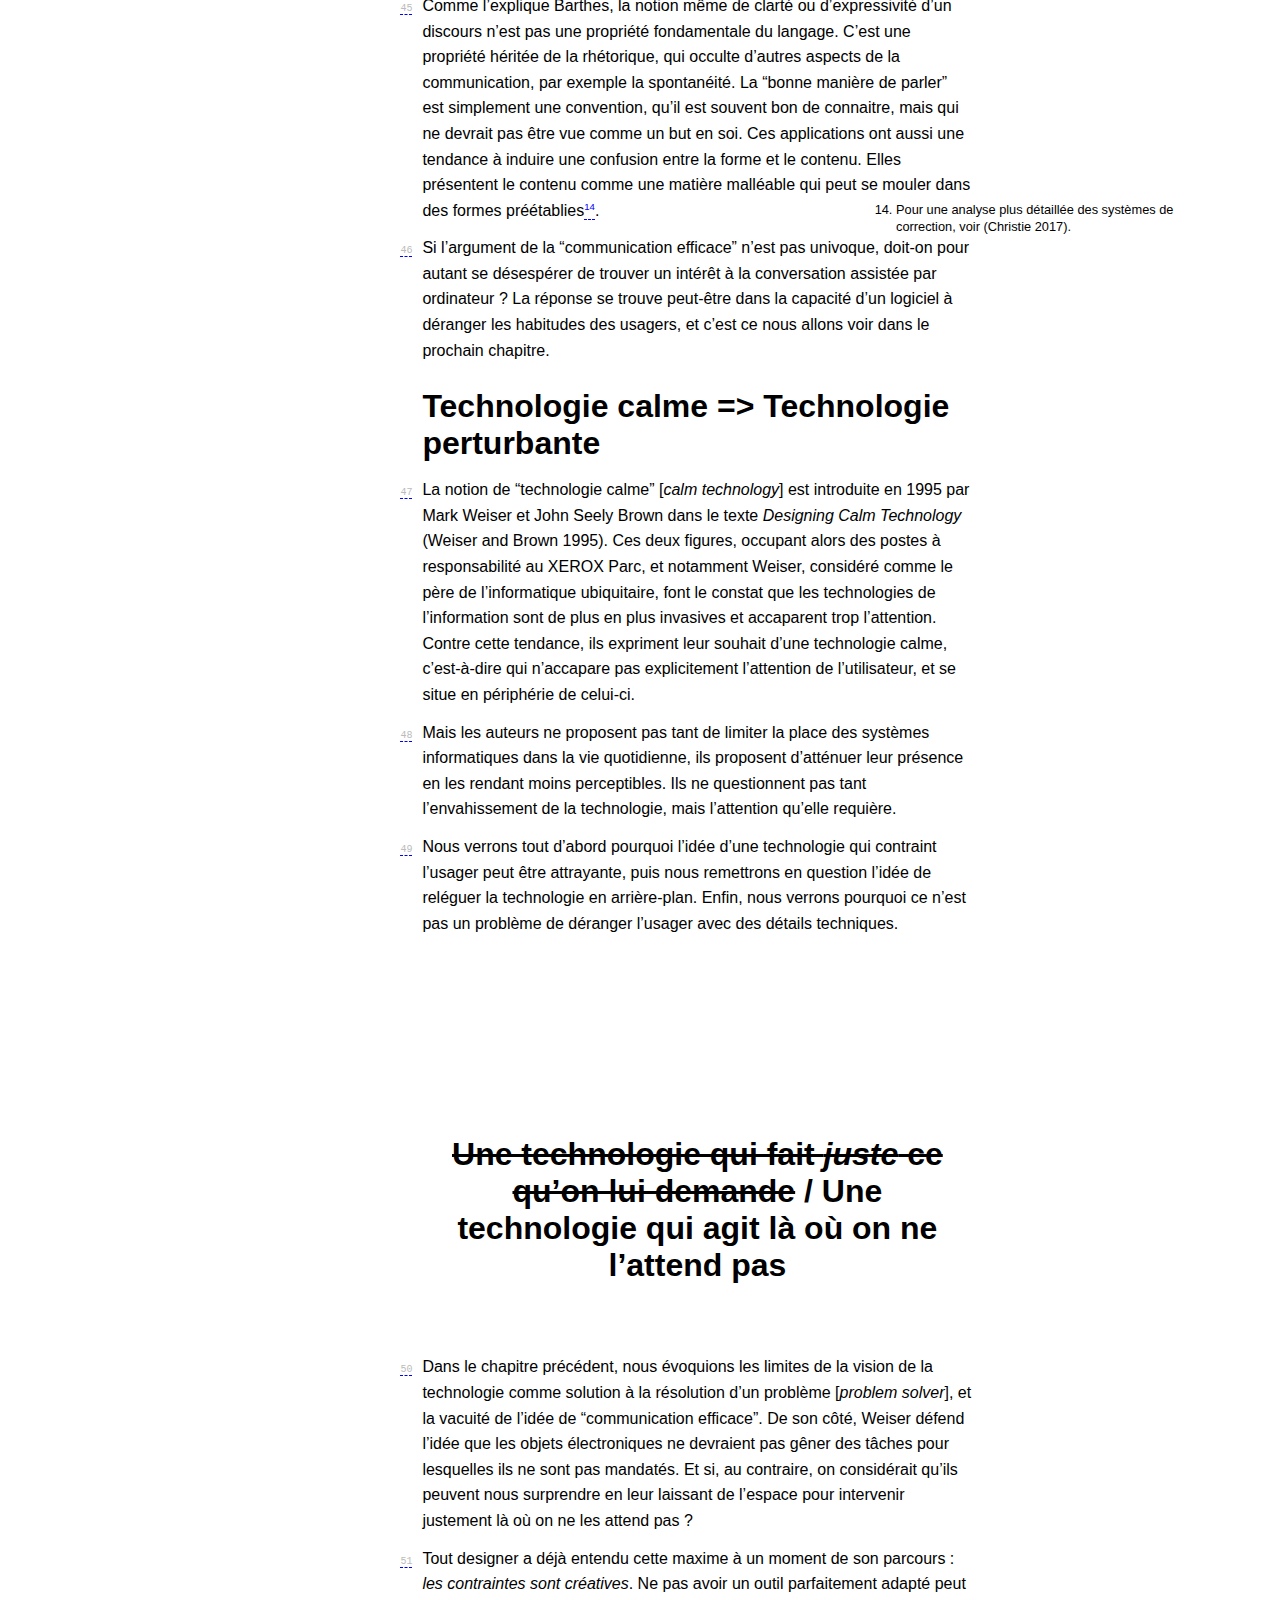
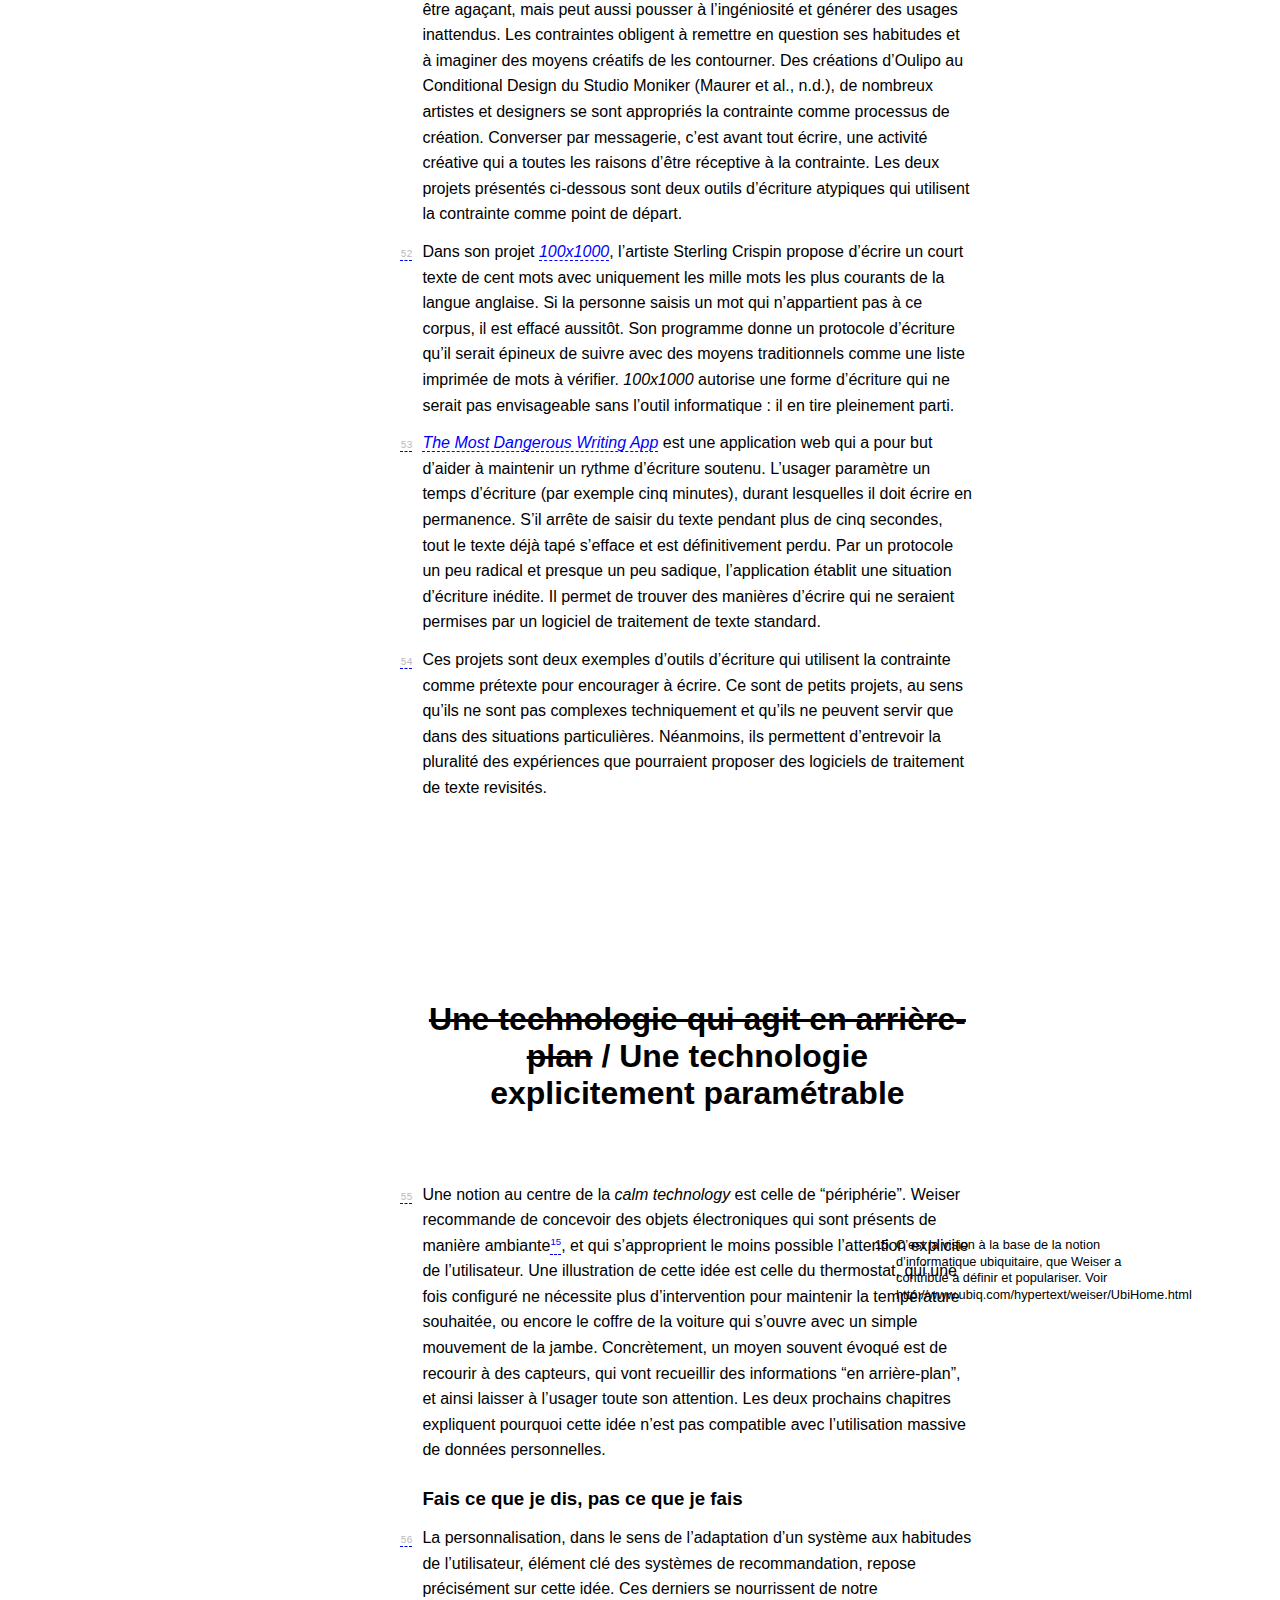
==== commit 951f2682: "work on recognizing the translated words because we want to give them a specific class, not working " ====
--- a/html/thesis.html
+++ b/html/thesis.html
@@ -494,6 +494,7 @@
 <script src="js/table-of-content.js"></script>
 <script src="js/heading.js"></script>
 <script src="js/numbering.js"></script>
+<script src="js/translatedWords.js"></script>
 
 </body>
 </html>
--- a/html/style.css
+++ b/html/style.css
@@ -117,6 +117,11 @@
   /*font-style: normal;*/
 }
 
+.translation {
+  font-weight: 100;
+  color: red;
+}
+
 
 /******
 
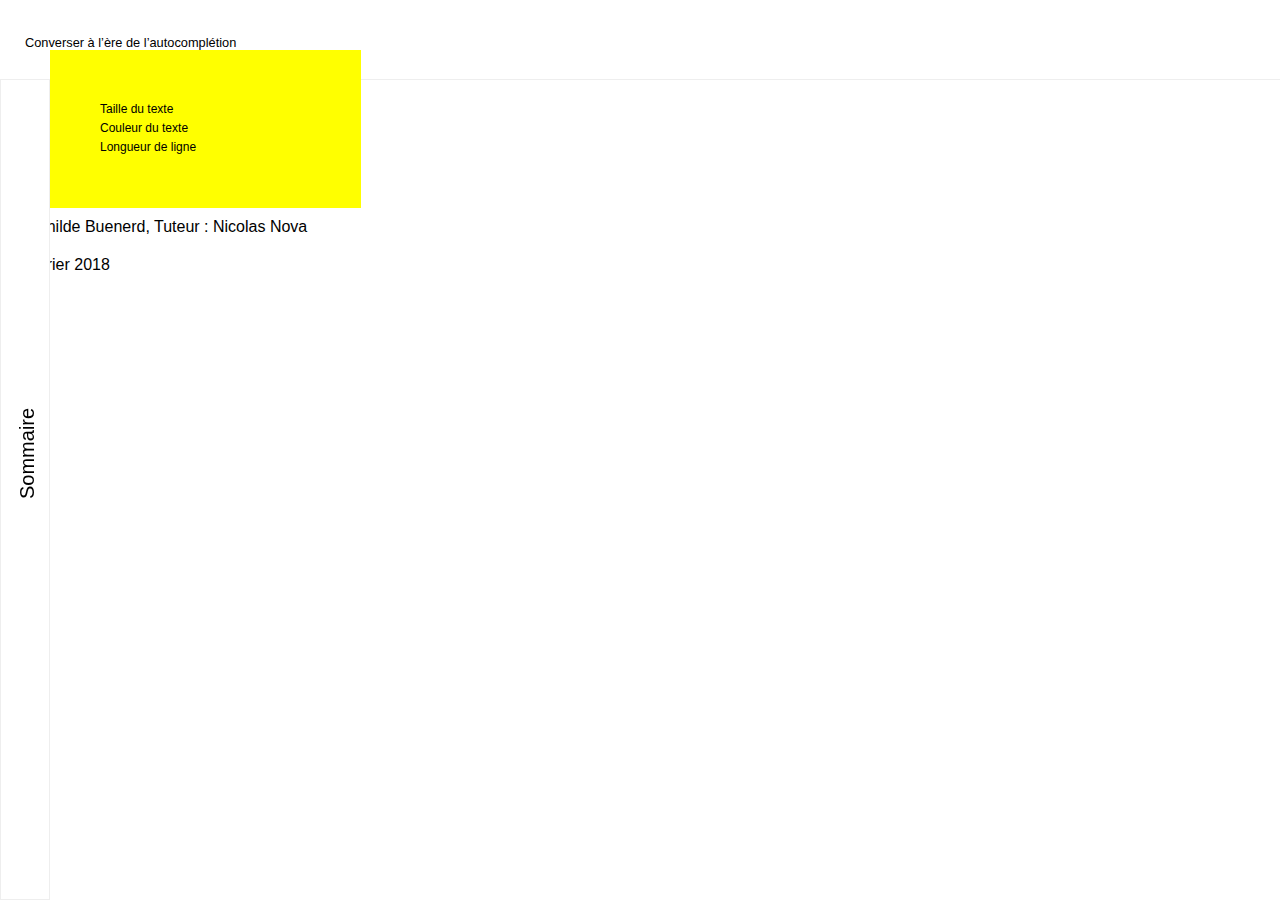
==== commit 2a603e8c: "we display the sections depending on the :target id mais le sommaire contient les liens vers l'id de" ====
--- a/html/thesis.html
+++ b/html/thesis.html
@@ -80,9 +80,6 @@
 <p>Les mots en italique entre (<em>parenthèses</em>) sont utilisés pour clarifier la référence à des mots anglais pour lesquels un équivalent français n’est pas évident.</p>
 <!-- \newpage -->
 
-<h2 id="sommaire">Sommaire</h2>
-<!-- \newpage -->
-
 <!-- ## Introduction -->
 <h1 id="introduction">Introduction</h1>
 <p><em>Regime of computation</em> <span class="citation" data-cites="Hayles2005">(Hayles 2005)</span>, <em>Age of the algorithm</em> <span class="citation" data-cites="Finn2017">(Finn 2017)</span>, ou encore <em>“logicialisation”</em> de la société <span class="citation" data-cites="Citton2015">(Citton 2015)</span>, autant de termes pour désigner un même phénomène : la place grandissante du logiciel [<em>software</em>] dans la société, à une échelle importante et dans des domaines variés : travail, finance, relations sociales etc. Une ère dominée par la figure de l’algorithme comme structure ontologique de compréhension de l’univers <span class="citation" data-cites="Finn2017">(Finn 2017, 21)</span>.</p>
@@ -490,11 +487,12 @@
 <script src="js/libraries/jquery-ui.js"></script>
 <script src="js/createSections.js"></script>
 <script src="js/controls.js"></script>
-<script src="js/sidenotes.js"></script>
 <script src="js/table-of-content.js"></script>
 <script src="js/heading.js"></script>
 <script src="js/numbering.js"></script>
 <script src="js/translatedWords.js"></script>
+<script src="js/sidenotes.js"></script>
+
 
 </body>
 </html>
--- a/html/style.css
+++ b/html/style.css
@@ -125,6 +125,28 @@
 
 /******
 
+    Sections
+
+ ******/
+
+
+.bottomNav {
+  display: flex;
+  justify-content: space-between;
+  margin-top: 100px;
+}
+
+.bottomNav .next, .bottomNav .prev {
+  width: 25px;
+  height: 25px;
+  background-color: blue;
+}
+
+
+
+
+/******
+
     Header
 
  ******/
@@ -257,6 +279,10 @@
   width: 25%;
   max-width: 300px;
   text-align: left;
+}
+
+.footnotes hr {
+  display: none; /* we hide the hr generated by pandoc */
 }
 
 
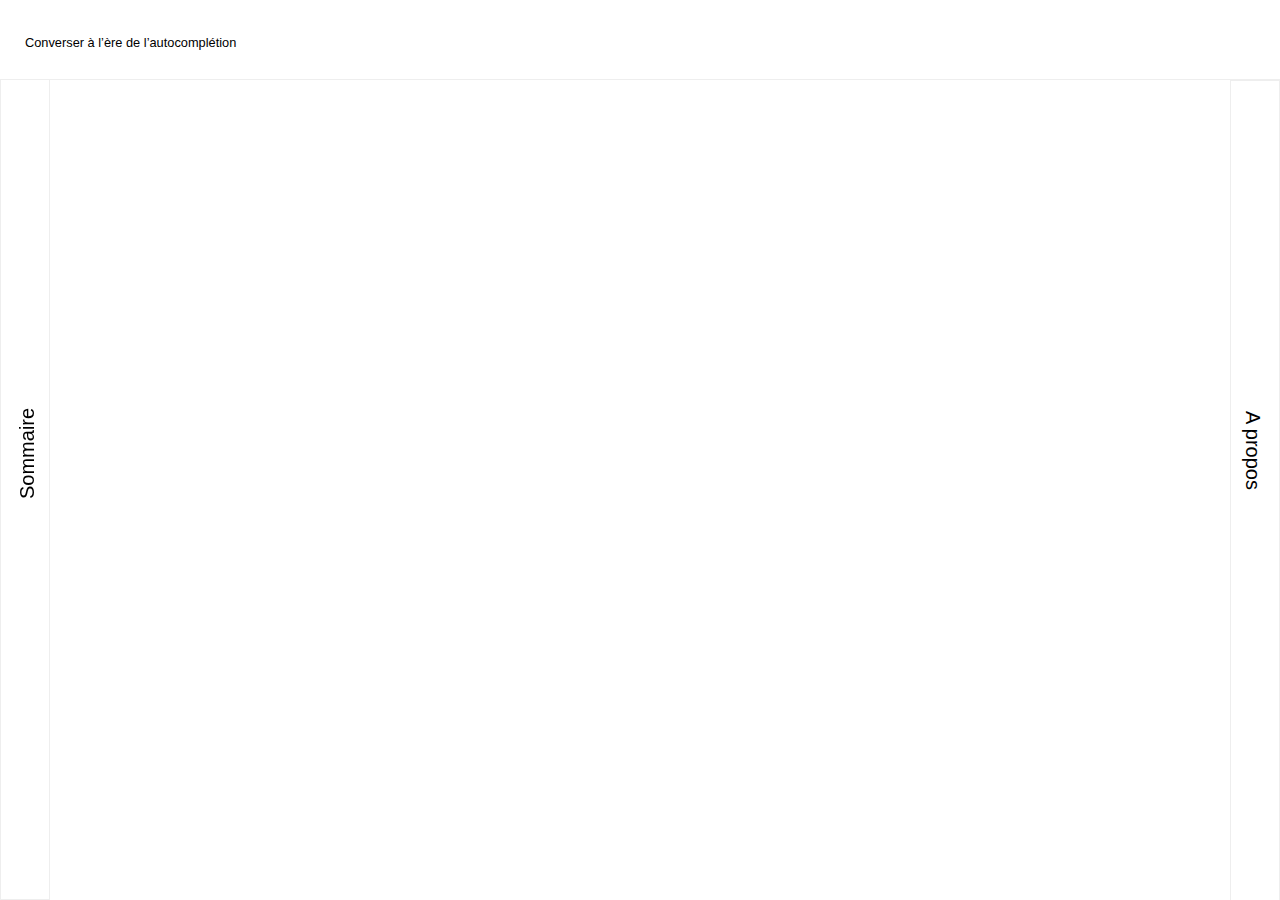
==== commit a6bdb58d: "about menu is ok" ====
--- a/html/thesis.html
+++ b/html/thesis.html
@@ -486,6 +486,7 @@
 <script src="js/libraries/jquery-1.12.4.js"></script>
 <script src="js/libraries/jquery-ui.js"></script>
 <script src="js/createSections.js"></script>
+<script src="js/about.js"></script>
 <script src="js/controls.js"></script>
 <script src="js/table-of-content.js"></script>
 <script src="js/heading.js"></script>
--- a/html/style.css
+++ b/html/style.css
@@ -42,8 +42,10 @@
 
 
 
-
-
+html {
+  width: 100vw;
+  overflow-x: hidden;
+}
 
 body {
   padding-top:80px; /* the body has to start just after de navigation top bar */
@@ -129,6 +131,9 @@
 
  ******/
 
+section.content {
+  padding-top: 150px;
+}
 
 .bottomNav {
   display: flex;
@@ -153,10 +158,33 @@
 
 header {
   box-sizing: border-box;
+  position: fixed;
+  width: 300px;
+  right: 0;
+  padding: 20px;
+  transition: 1s ease;
+}
+
+header h1 {
+  font-size: 25px;
+  word-wrap: break-word;
+}
+
+.sidebar-about {
+  height: 100vh;
+  width: 50px;
+  background-color: white;
+  padding: 330px 10px 0;
   position: absolute;
-  width: 33%;
-  left: 0;
-  padding: 20px;
+  top: 0;
+  box-sizing: border-box;
+  border: 1px solid #eee;
+  cursor: pointer;
+  font-size: 20px;
+  writing-mode:vertical-rl;
+  /*transform: rotate(180deg);*/
+  white-space:nowrap;
+  display:block;
 }
 
 
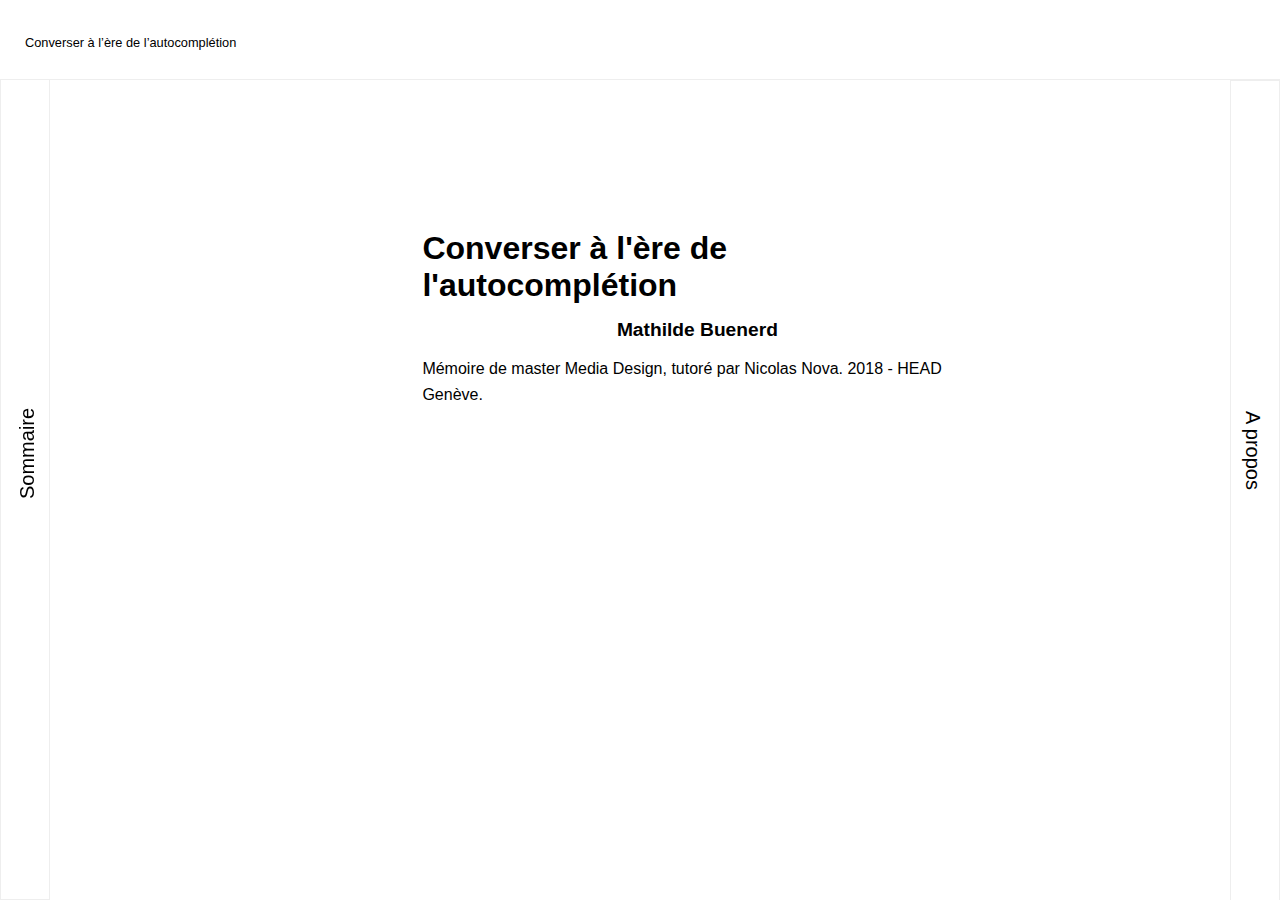
==== commit 602af1ba: "add a short welcome message on homepage" ====
--- a/html/thesis.html
+++ b/html/thesis.html
@@ -493,6 +493,7 @@
 <script src="js/numbering.js"></script>
 <script src="js/translatedWords.js"></script>
 <script src="js/sidenotes.js"></script>
+<script src="js/indexMessage.js"></script>
 
 
 </body>
--- a/html/style.css
+++ b/html/style.css
@@ -148,6 +148,26 @@
 }
 
 
+/******
+
+    Header
+
+ ******/
+
+#intro {
+  text-align: left !important;
+}
+
+#intro h1 {
+  margin-top: 150px;
+}
+
+#intro h2 {
+  margin: 15px !important;
+  font-size: 120% !important;
+}
+
+
 
 
 /******
@@ -177,6 +197,7 @@
   padding: 330px 10px 0;
   position: absolute;
   top: 0;
+  right: 300px;
   box-sizing: border-box;
   border: 1px solid #eee;
   cursor: pointer;
